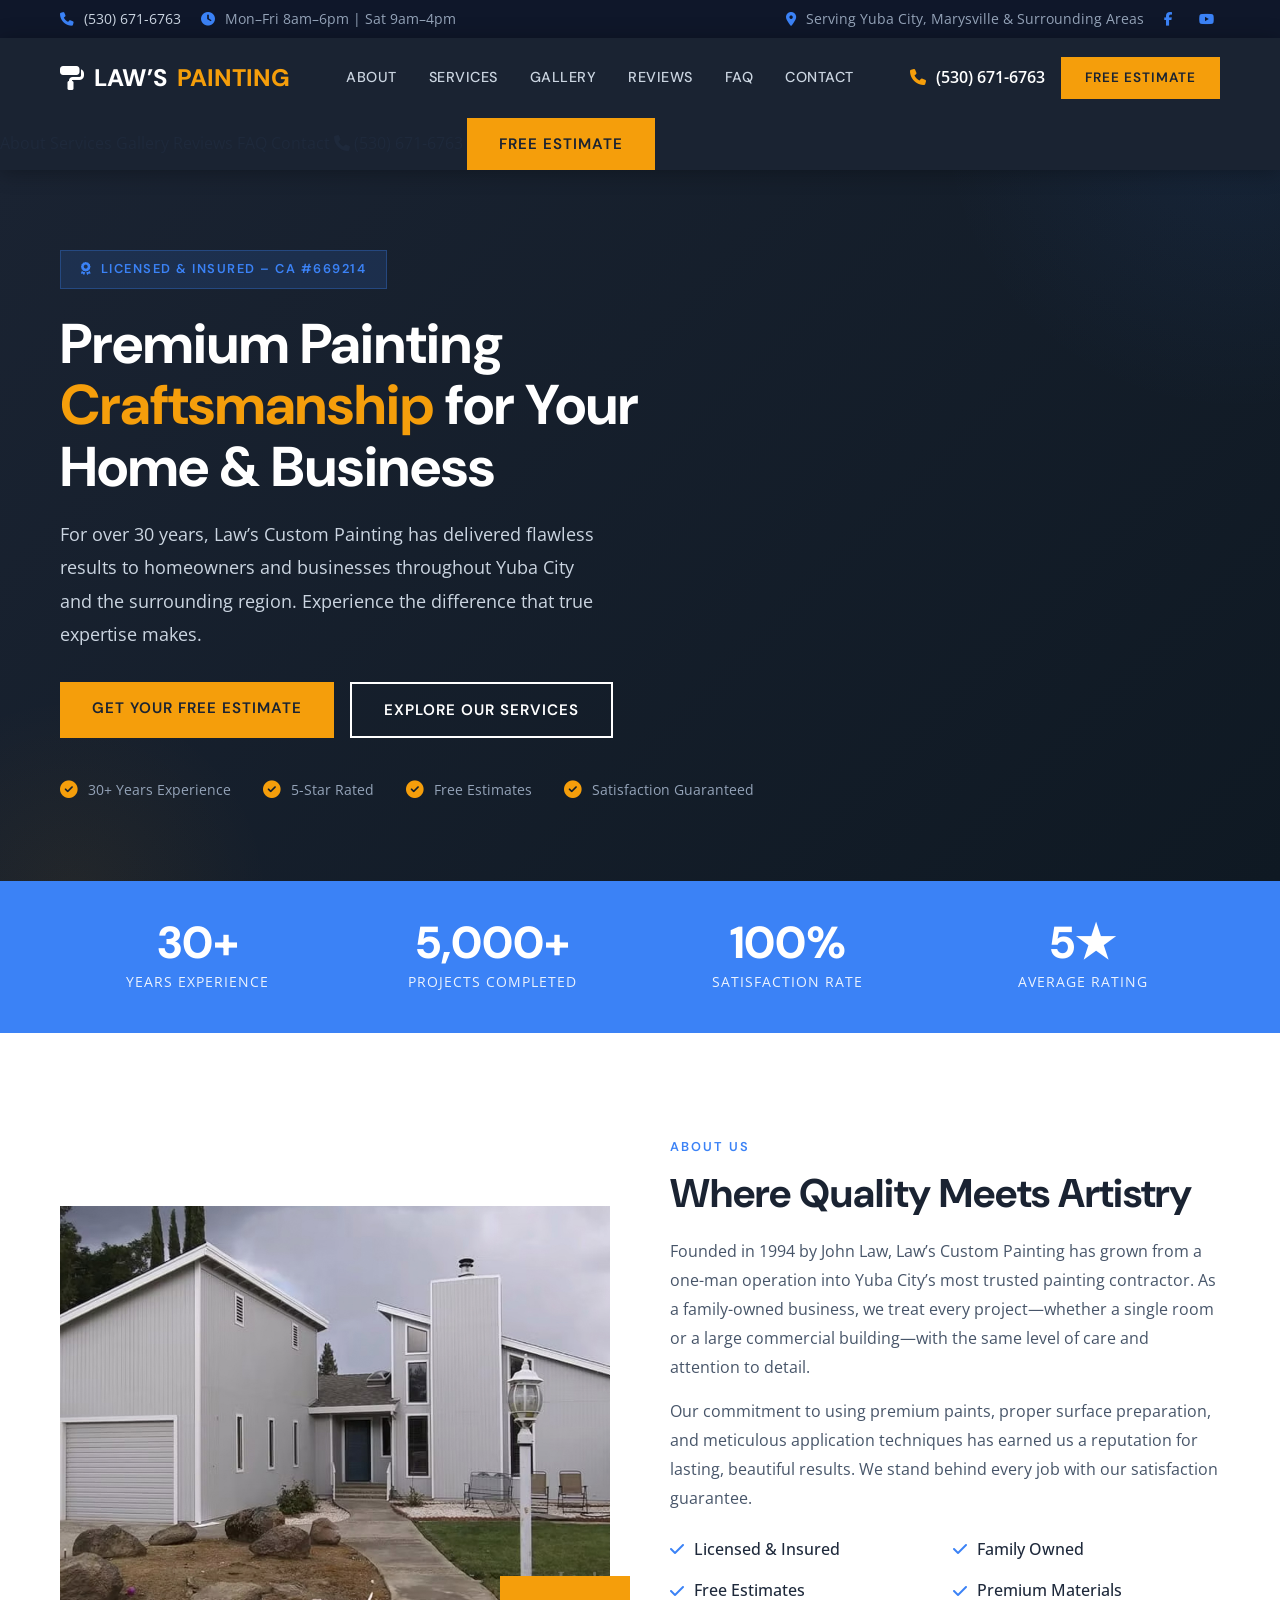
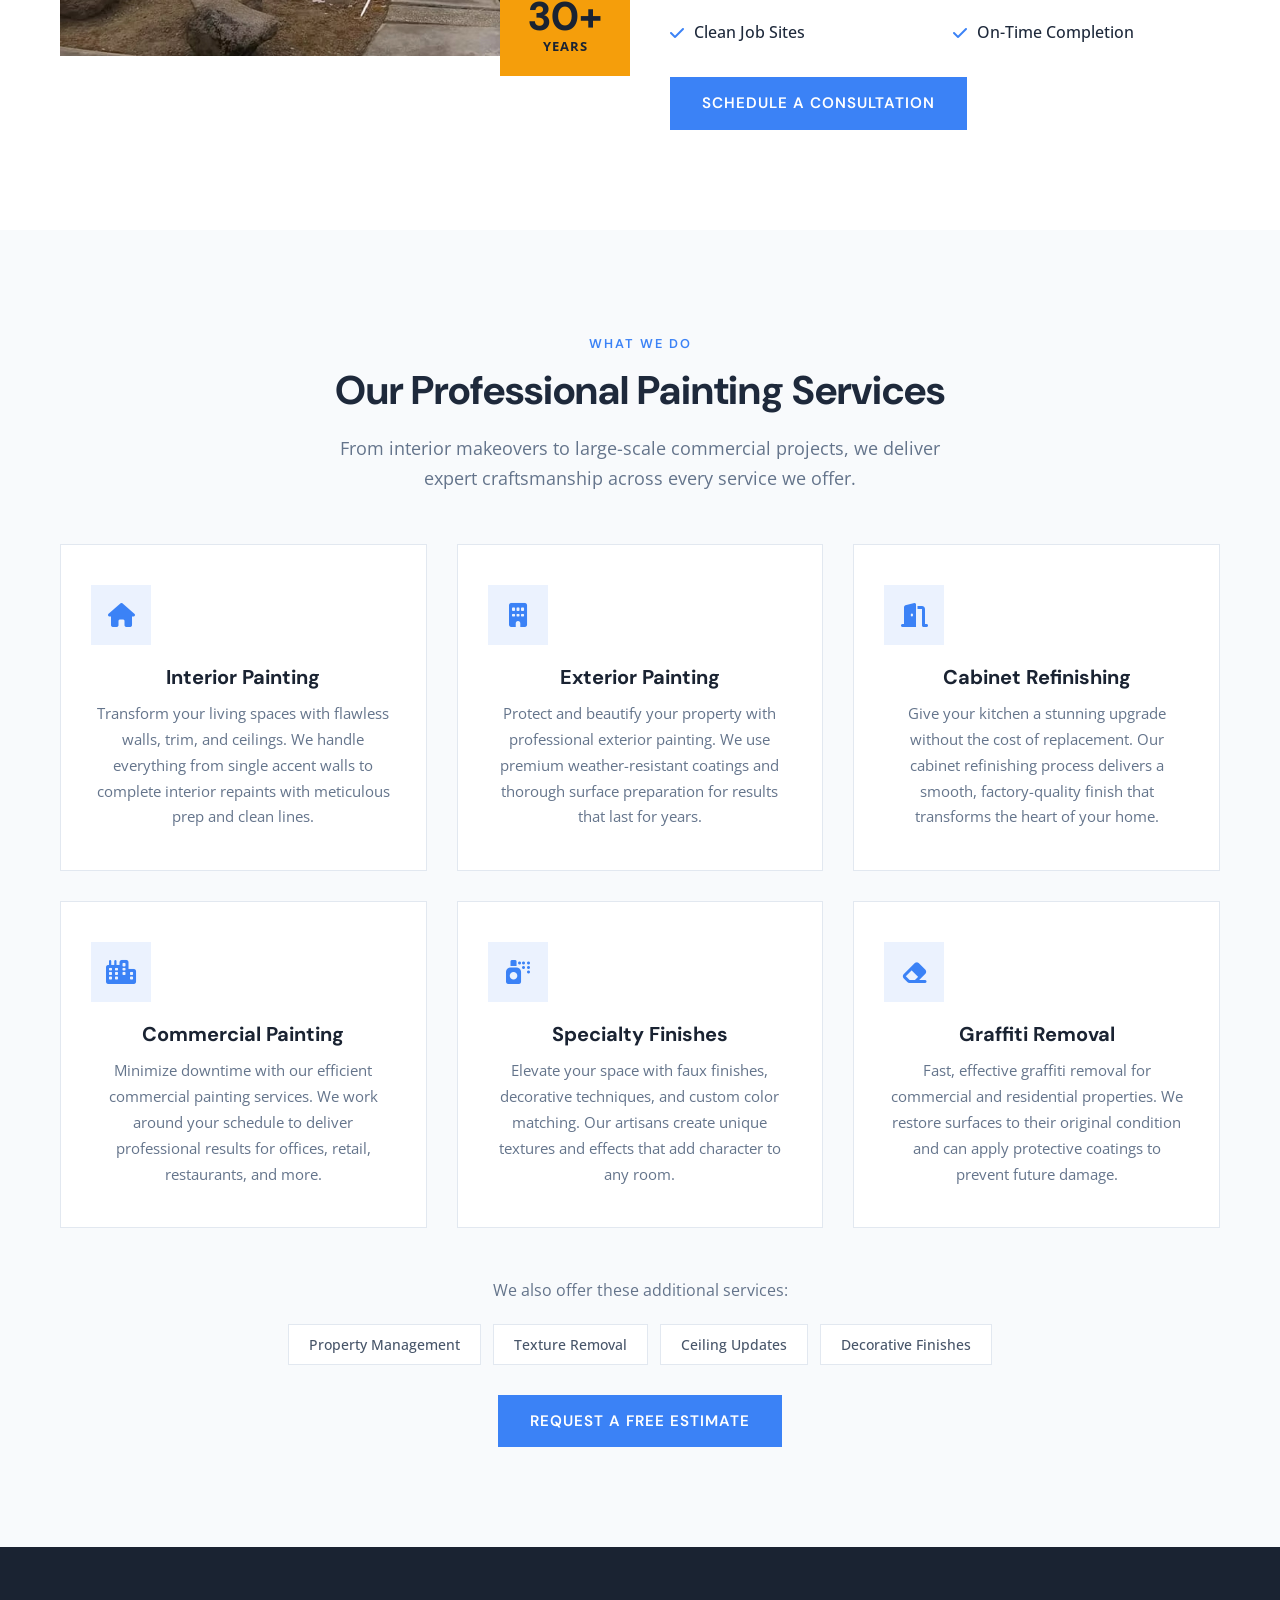
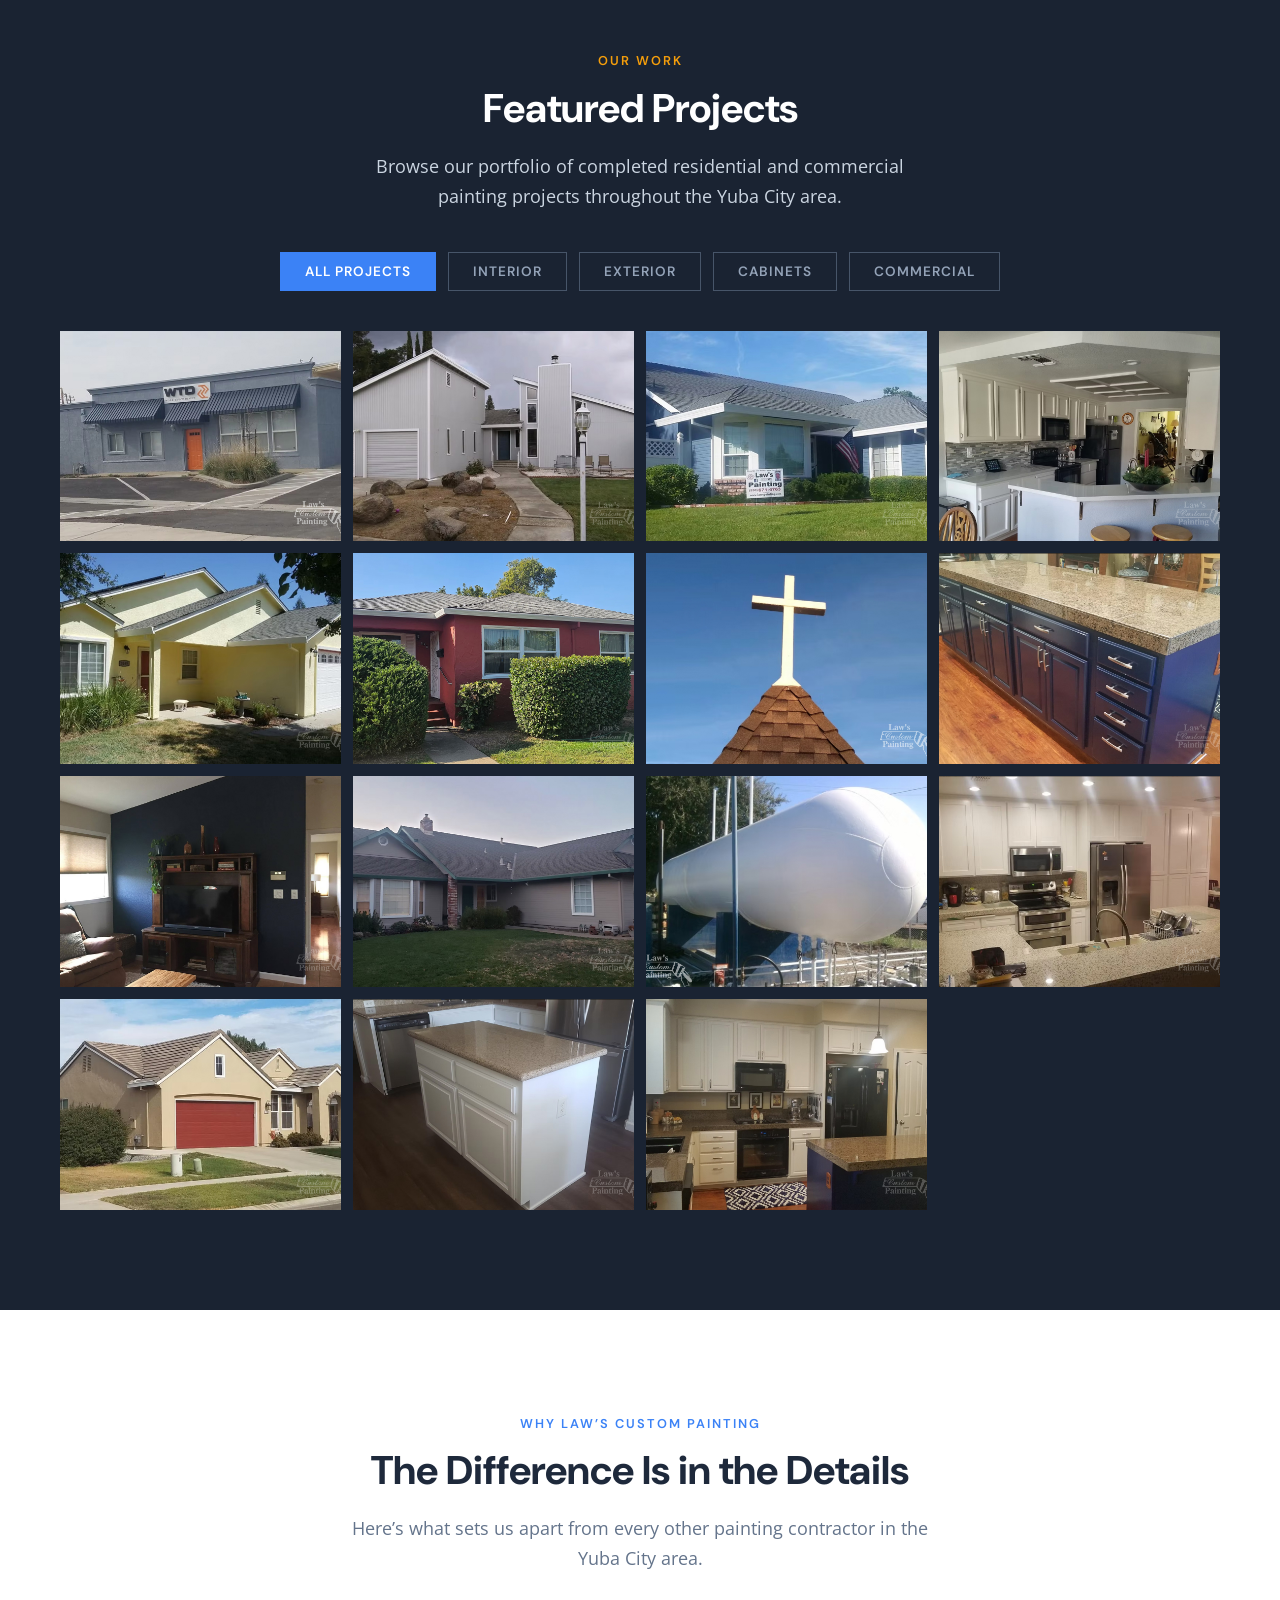
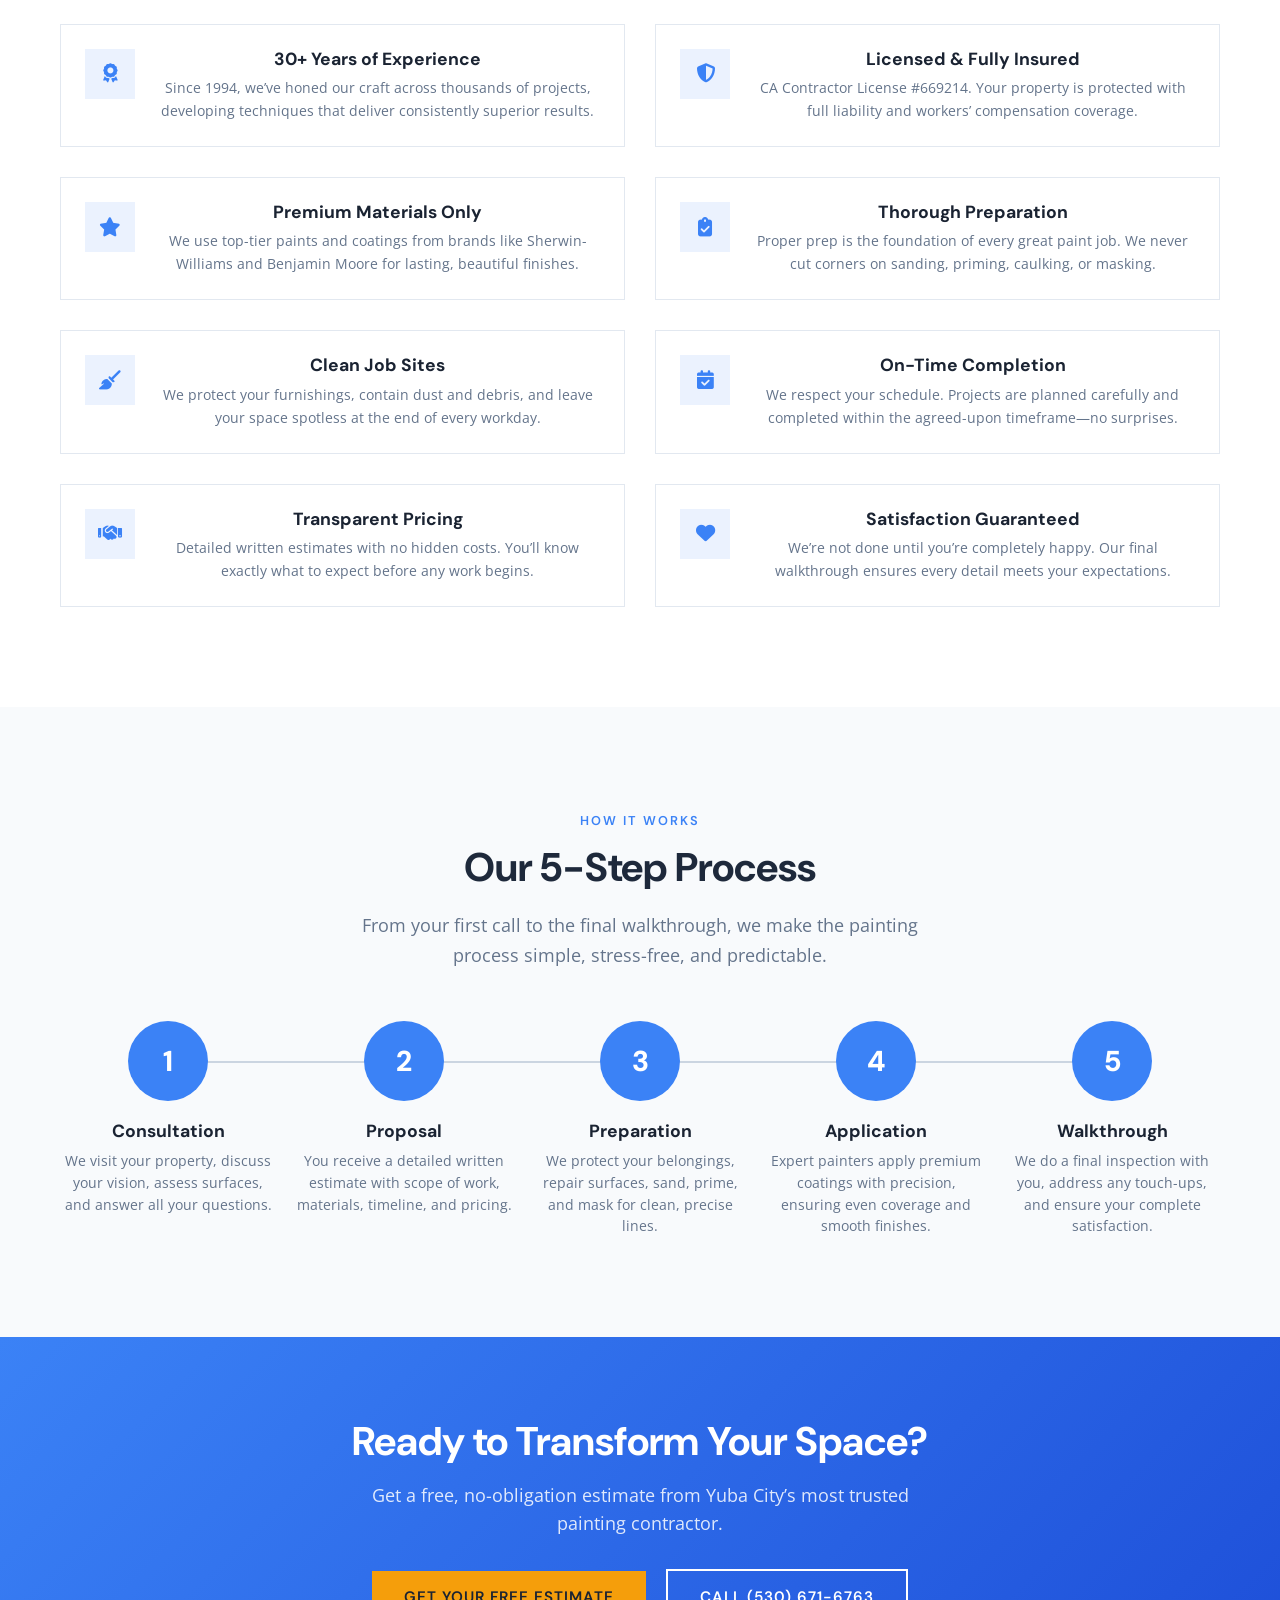
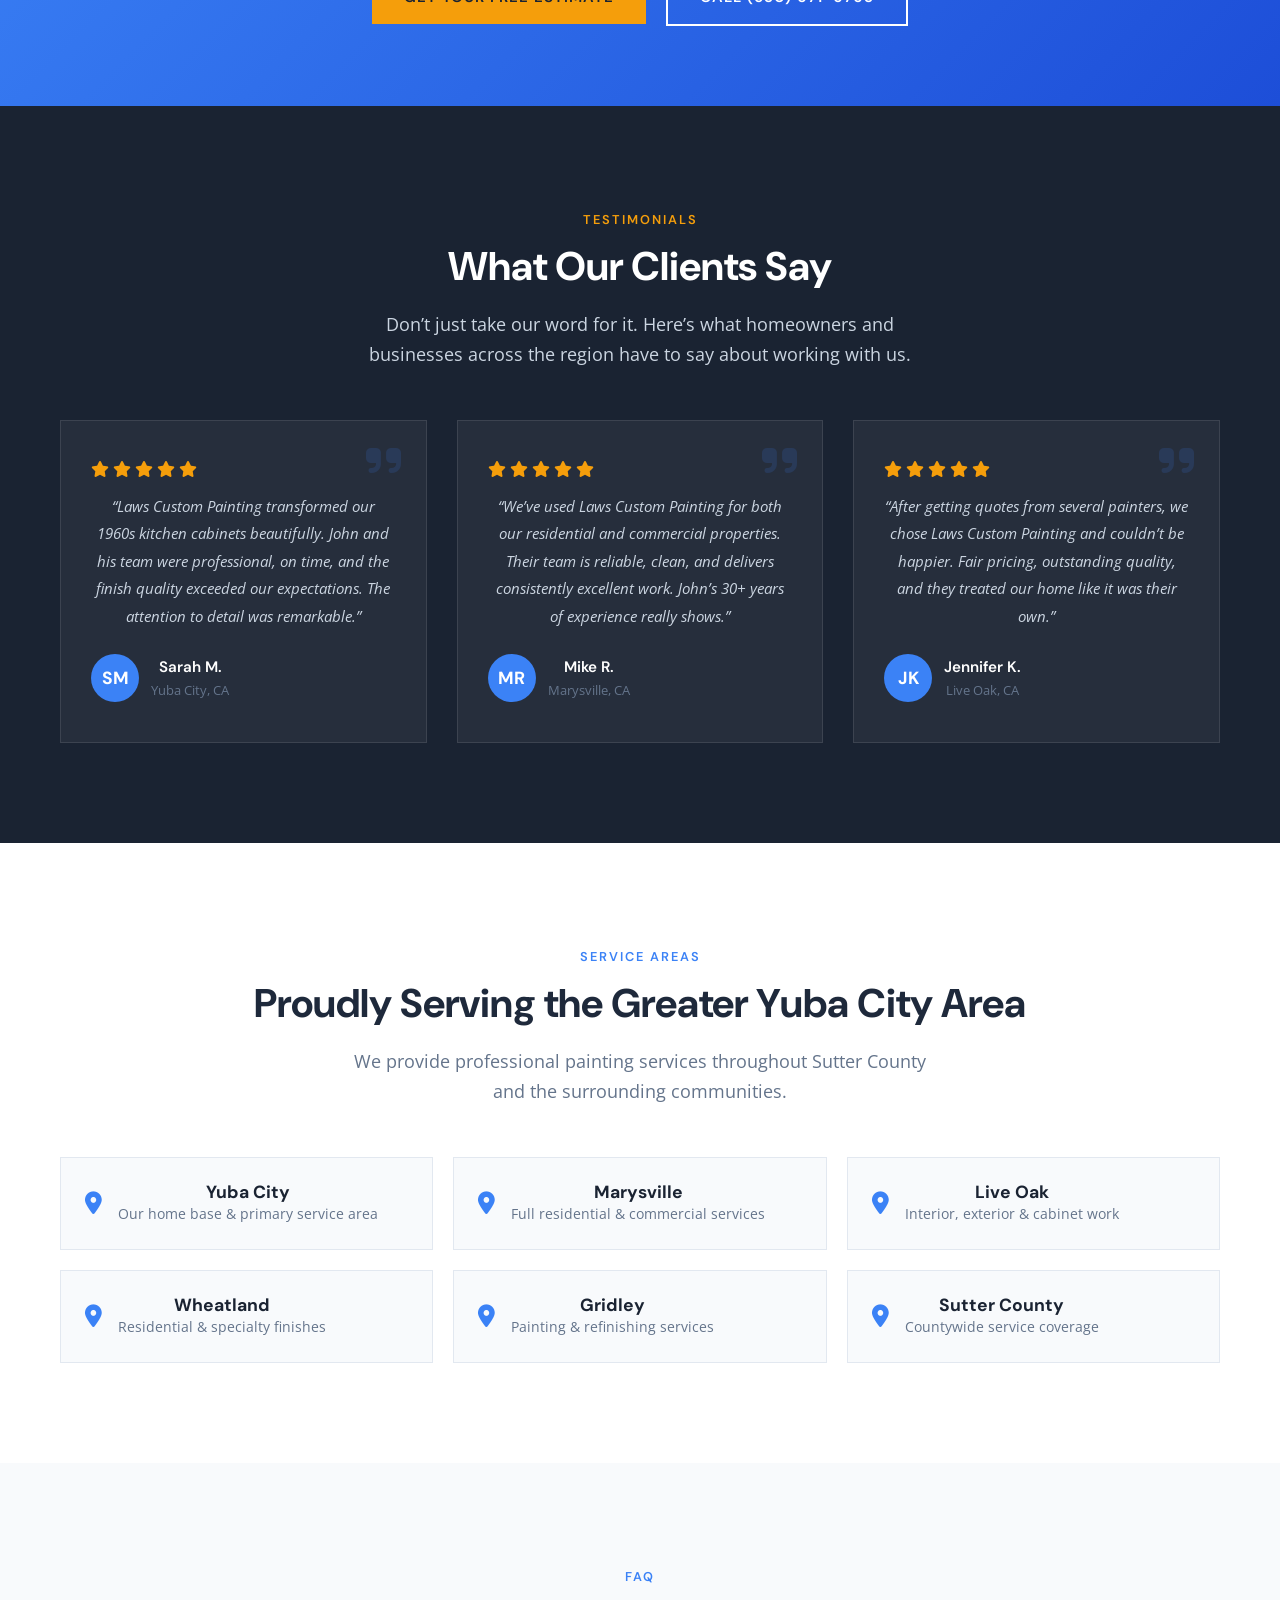
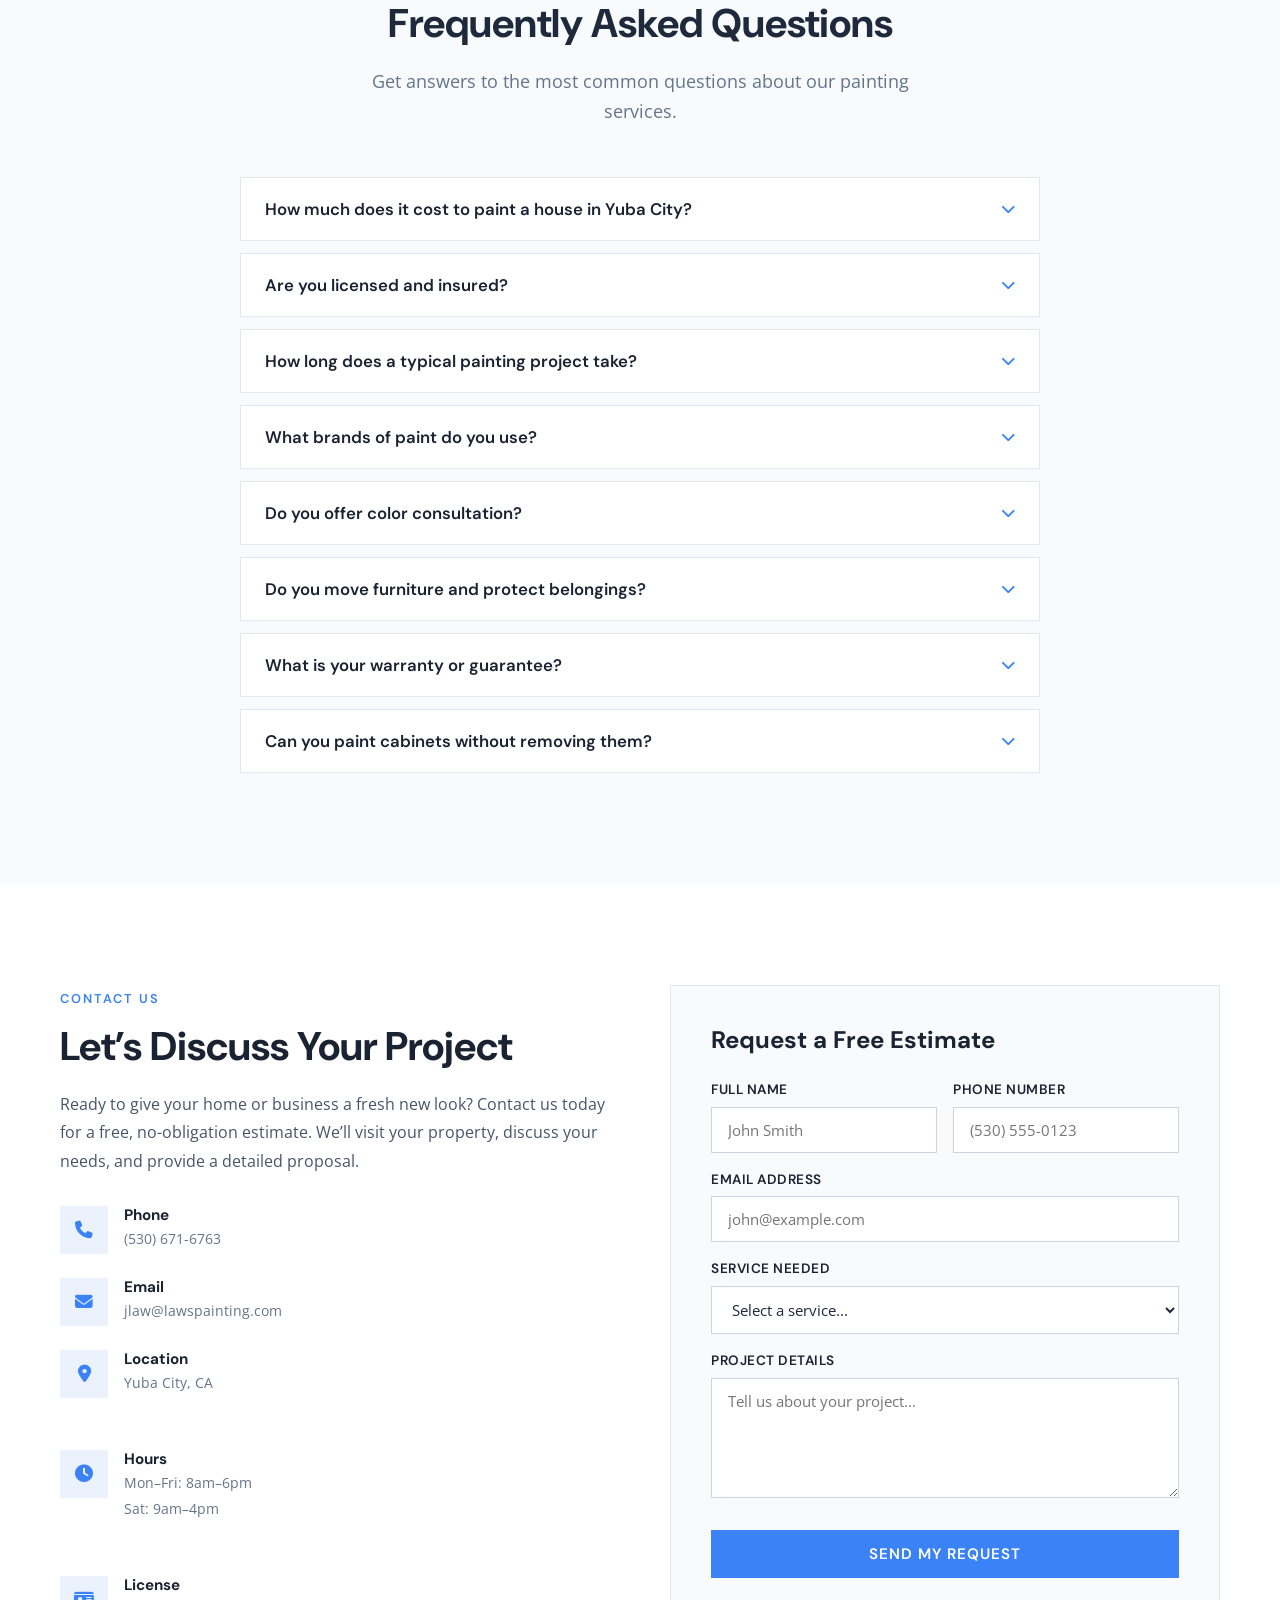
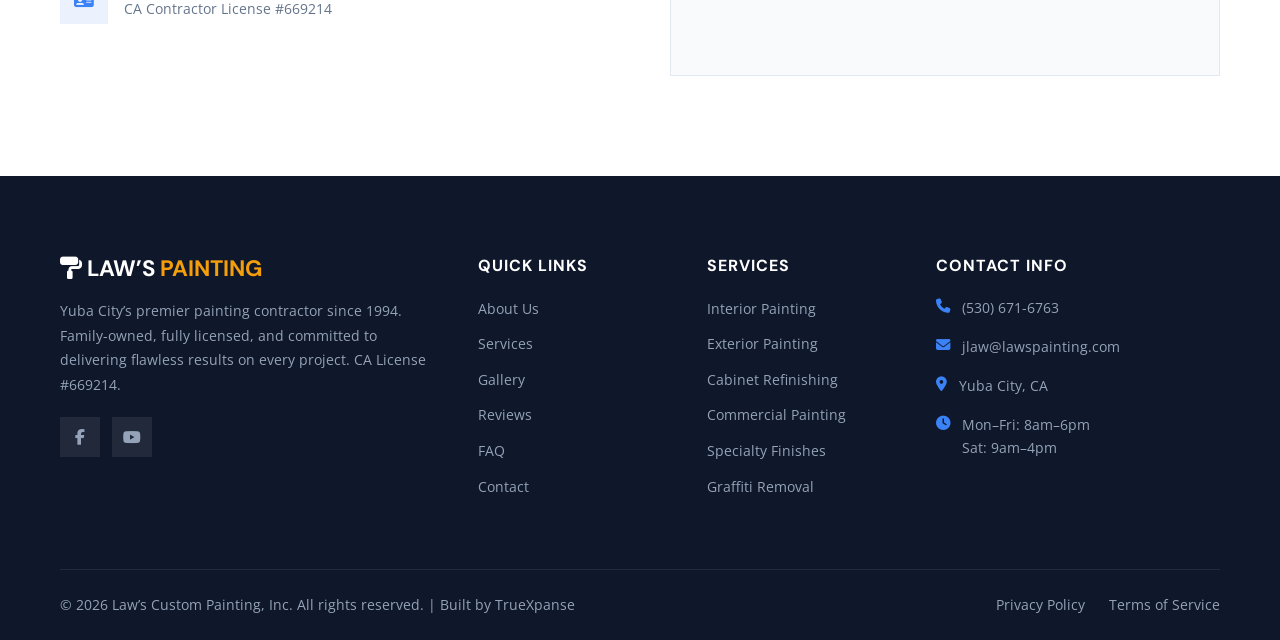
==== index.html @ 1abea7f4 "Initial build: Law's Custom Painting website Peek painting-inspired design with Law's branding, imag" ====
<!DOCTYPE html>
<html lang="en">
<head>
  <meta charset="UTF-8">
  <meta name="viewport" content="width=device-width, initial-scale=1.0">
  <title>Yuba City Painters | Law&#8217;s Custom Painting &#8211; 30+ Years of Excellence</title>
  <meta name="description" content="Law&#8217;s Custom Painting in Yuba City, CA delivers premium interior &#38; exterior painting, cabinet refinishing, and commercial services. Licensed, insured, 30+ years experience. Call (530) 671-6763.">
  <link rel="canonical" href="https://www.lawspainting.com/">

  <!-- Open Graph -->
  <meta property="og:type" content="website">
  <meta property="og:title" content="Law&#8217;s Custom Painting &#8211; Premium Painting Contractor in Yuba City, CA">
  <meta property="og:description" content="Expert residential &#38; commercial painting services with 30+ years of experience in Yuba City and surrounding areas. Free estimates.">
  <meta property="og:url" content="https://www.lawspainting.com/">
  <meta property="og:image" content="https://www.lawspainting.com/images/gallery-exterior-1.jpeg">
  <meta property="og:site_name" content="Law&#8217;s Custom Painting">

  <!-- Fonts & Icons -->
  <link rel="stylesheet" href="https://cdnjs.cloudflare.com/ajax/libs/font-awesome/6.5.1/css/all.min.css" integrity="sha512-DTOQO9RWCH3ppGqcWaEA1BIZOC6xxalwEsw9c2QQeAIftl+Vegovlnee1c9QX4TctnWMn13TZye+giMm8e2LwA==" crossorigin="anonymous" referrerpolicy="no-referrer">
  <link rel="stylesheet" href="css/styles.css">

  <!-- JSON-LD Structured Data -->
  <script type="application/ld+json">
  {
    "@context": "https://schema.org",
    "@type": "LocalBusiness",
    "@id": "https://www.lawspainting.com/#business",
    "name": "Law's Custom Painting, Inc.",
    "image": "https://www.lawspainting.com/images/gallery-exterior-1.jpeg",
    "url": "https://www.lawspainting.com",
    "telephone": "+15306716763",
    "email": "jlaw@lawspainting.com",
    "address": {
      "@type": "PostalAddress",
      "addressLocality": "Yuba City",
      "addressRegion": "CA",
      "addressCountry": "US"
    },
    "geo": {
      "@type": "GeoCoordinates",
      "latitude": 39.1404,
      "longitude": -121.6169
    },
    "openingHoursSpecification": [
      {
        "@type": "OpeningHoursSpecification",
        "dayOfWeek": ["Monday","Tuesday","Wednesday","Thursday","Friday"],
        "opens": "08:00",
        "closes": "18:00"
      },
      {
        "@type": "OpeningHoursSpecification",
        "dayOfWeek": "Saturday",
        "opens": "09:00",
        "closes": "16:00"
      }
    ],
    "hasCredential": {
      "@type": "EducationalOccupationalCredential",
      "credentialCategory": "Contractor License",
      "recognizedBy": {
        "@type": "Organization",
        "name": "California Contractors State License Board"
      },
      "identifier": "669214"
    },
    "hasOfferCatalog": {
      "@type": "OfferCatalog",
      "name": "Painting Services",
      "itemListElement": [
        {
          "@type": "Offer",
          "itemOffered": {
            "@type": "Service",
            "name": "Interior Painting"
          }
        },
        {
          "@type": "Offer",
          "itemOffered": {
            "@type": "Service",
            "name": "Exterior Painting"
          }
        },
        {
          "@type": "Offer",
          "itemOffered": {
            "@type": "Service",
            "name": "Cabinet Refinishing"
          }
        },
        {
          "@type": "Offer",
          "itemOffered": {
            "@type": "Service",
            "name": "Commercial Painting"
          }
        },
        {
          "@type": "Offer",
          "itemOffered": {
            "@type": "Service",
            "name": "Graffiti Removal"
          }
        },
        {
          "@type": "Offer",
          "itemOffered": {
            "@type": "Service",
            "name": "Specialty Finishes"
          }
        }
      ]
    },
    "areaServed": [
      {"@type": "City", "name": "Yuba City"},
      {"@type": "City", "name": "Marysville"},
      {"@type": "City", "name": "Live Oak"},
      {"@type": "City", "name": "Wheatland"},
      {"@type": "City", "name": "Gridley"},
      {"@type": "AdministrativeArea", "name": "Sutter County"}
    ],
    "aggregateRating": {
      "@type": "AggregateRating",
      "ratingValue": "5",
      "reviewCount": "120"
    },
    "foundingDate": "1994",
    "founder": {
      "@type": "Person",
      "name": "John Law"
    },
    "sameAs": [
      "https://www.facebook.com/LawsCustomPainting",
      "https://www.youtube.com/@LawsCustomPainting"
    ]
  }
  </script>
</head>
<body>

  <!-- ============ TOP BAR ============ -->
  <div class="top-bar">
    <div class="container">
      <div class="top-bar__left">
        <a href="tel:+15306716763"><i class="fas fa-phone"></i> (530) 671-6763</a>
        <span><i class="fas fa-clock"></i> Mon&#8211;Fri 8am&#8211;6pm | Sat 9am&#8211;4pm</span>
      </div>
      <div class="top-bar__right">
        <span><i class="fas fa-map-marker-alt"></i> Serving Yuba City, Marysville &#38; Surrounding Areas</span>
        <a href="https://www.facebook.com/LawsCustomPainting" target="_blank" rel="noopener noreferrer" aria-label="Facebook"><i class="fab fa-facebook-f"></i></a>
        <a href="https://www.youtube.com/@LawsCustomPainting" target="_blank" rel="noopener noreferrer" aria-label="YouTube"><i class="fab fa-youtube"></i></a>
      </div>
    </div>
  </div>

  <!-- ============ NAVIGATION ============ -->
  <nav class="navbar" id="navbar">
    <div class="container">
      <a href="/" class="nav-logo">
        <i class="fas fa-paint-roller"></i> LAW&#8217;S <span>PAINTING</span>
      </a>

      <div class="nav-links">
        <a href="#about">About</a>
        <a href="#services">Services</a>
        <a href="#gallery">Gallery</a>
        <a href="#testimonials">Reviews</a>
        <a href="#faq">FAQ</a>
        <a href="#contact">Contact</a>
      </div>

      <div class="nav-cta">
        <a href="tel:+15306716763" class="nav-phone"><i class="fas fa-phone"></i> (530) 671-6763</a>
        <a href="#contact" class="btn btn-secondary nav-btn">Free Estimate</a>
      </div>

      <div class="hamburger" id="hamburger" aria-label="Toggle navigation menu" role="button" tabindex="0">
        <span></span>
        <span></span>
        <span></span>
      </div>
    </div>

    <!-- Mobile Menu -->
    <div class="nav-menu-mobile" id="mobileMenu">
      <a href="#about" class="mobile-link">About</a>
      <a href="#services" class="mobile-link">Services</a>
      <a href="#gallery" class="mobile-link">Gallery</a>
      <a href="#testimonials" class="mobile-link">Reviews</a>
      <a href="#faq" class="mobile-link">FAQ</a>
      <a href="#contact" class="mobile-link">Contact</a>
      <a href="tel:+15306716763" class="mobile-link"><i class="fas fa-phone"></i> (530) 671-6763</a>
      <a href="#contact" class="btn btn-secondary">Free Estimate</a>
    </div>
  </nav>

  <!-- ============ HERO ============ -->
  <section class="hero">
    <div class="container">
      <div class="hero__content">
        <div class="hero__badge">
          <i class="fas fa-award"></i> Licensed &#38; Insured &#8211; CA #669214
        </div>
        <h1>Premium Painting <span class="accent">Craftsmanship</span> for Your Home &#38; Business</h1>
        <p>For over 30 years, Law&#8217;s Custom Painting has delivered flawless results to homeowners and businesses throughout Yuba City and the surrounding region. Experience the difference that true expertise makes.</p>
        <div class="hero__buttons">
          <a href="#contact" class="btn btn-secondary">Get Your Free Estimate</a>
          <a href="#services" class="btn btn-outline">Explore Our Services</a>
        </div>
        <div class="hero__trust">
          <div class="hero__trust-item">
            <i class="fas fa-check-circle"></i> 30+ Years Experience
          </div>
          <div class="hero__trust-item">
            <i class="fas fa-check-circle"></i> 5-Star Rated
          </div>
          <div class="hero__trust-item">
            <i class="fas fa-check-circle"></i> Free Estimates
          </div>
          <div class="hero__trust-item">
            <i class="fas fa-check-circle"></i> Satisfaction Guaranteed
          </div>
        </div>
      </div>
    </div>
  </section>

  <!-- ============ STATS BAR ============ -->
  <section class="stats-bar">
    <div class="container">
      <div class="stat-item">
        <div class="stat-number">30+</div>
        <div class="stat-label">Years Experience</div>
      </div>
      <div class="stat-item">
        <div class="stat-number">5,000+</div>
        <div class="stat-label">Projects Completed</div>
      </div>
      <div class="stat-item">
        <div class="stat-number">100%</div>
        <div class="stat-label">Satisfaction Rate</div>
      </div>
      <div class="stat-item">
        <div class="stat-number">5&#9733;</div>
        <div class="stat-label">Average Rating</div>
      </div>
    </div>
  </section>

  <!-- ============ ABOUT ============ -->
  <section class="about" id="about">
    <div class="container">
      <div class="about__image">
        <img src="images/gallery-exterior-1.jpeg" alt="Law's Custom Painting exterior project in Yuba City" width="600" height="450" loading="lazy">
        <div class="about__image-badge">
          <div class="badge-number">30+</div>
          <div class="badge-text">Years</div>
        </div>
      </div>
      <div class="about__content">
        <span class="section-tag">About Us</span>
        <h2>Where Quality Meets Artistry</h2>
        <p>Founded in 1994 by John Law, Law&#8217;s Custom Painting has grown from a one-man operation into Yuba City&#8217;s most trusted painting contractor. As a family-owned business, we treat every project&#8212;whether a single room or a large commercial building&#8212;with the same level of care and attention to detail.</p>
        <p>Our commitment to using premium paints, proper surface preparation, and meticulous application techniques has earned us a reputation for lasting, beautiful results. We stand behind every job with our satisfaction guarantee.</p>
        <div class="about__features">
          <div class="about__feature"><i class="fas fa-check"></i> Licensed &#38; Insured</div>
          <div class="about__feature"><i class="fas fa-check"></i> Family Owned</div>
          <div class="about__feature"><i class="fas fa-check"></i> Free Estimates</div>
          <div class="about__feature"><i class="fas fa-check"></i> Premium Materials</div>
          <div class="about__feature"><i class="fas fa-check"></i> Clean Job Sites</div>
          <div class="about__feature"><i class="fas fa-check"></i> On-Time Completion</div>
        </div>
        <a href="#contact" class="btn btn-primary">Schedule a Consultation</a>
      </div>
    </div>
  </section>

  <!-- ============ SERVICES ============ -->
  <section class="services" id="services">
    <div class="container text-center">
      <span class="section-tag">What We Do</span>
      <h2 class="section-heading">Our Professional Painting Services</h2>
      <p class="section-subheading">From interior makeovers to large-scale commercial projects, we deliver expert craftsmanship across every service we offer.</p>

      <div class="services__grid">
        <div class="service-card">
          <div class="service-card__icon"><i class="fas fa-home"></i></div>
          <h3>Interior Painting</h3>
          <p>Transform your living spaces with flawless walls, trim, and ceilings. We handle everything from single accent walls to complete interior repaints with meticulous prep and clean lines.</p>
        </div>
        <div class="service-card">
          <div class="service-card__icon"><i class="fas fa-building"></i></div>
          <h3>Exterior Painting</h3>
          <p>Protect and beautify your property with professional exterior painting. We use premium weather-resistant coatings and thorough surface preparation for results that last for years.</p>
        </div>
        <div class="service-card">
          <div class="service-card__icon"><i class="fas fa-door-open"></i></div>
          <h3>Cabinet Refinishing</h3>
          <p>Give your kitchen a stunning upgrade without the cost of replacement. Our cabinet refinishing process delivers a smooth, factory-quality finish that transforms the heart of your home.</p>
        </div>
        <div class="service-card">
          <div class="service-card__icon"><i class="fas fa-city"></i></div>
          <h3>Commercial Painting</h3>
          <p>Minimize downtime with our efficient commercial painting services. We work around your schedule to deliver professional results for offices, retail, restaurants, and more.</p>
        </div>
        <div class="service-card">
          <div class="service-card__icon"><i class="fas fa-spray-can"></i></div>
          <h3>Specialty Finishes</h3>
          <p>Elevate your space with faux finishes, decorative techniques, and custom color matching. Our artisans create unique textures and effects that add character to any room.</p>
        </div>
        <div class="service-card">
          <div class="service-card__icon"><i class="fas fa-eraser"></i></div>
          <h3>Graffiti Removal</h3>
          <p>Fast, effective graffiti removal for commercial and residential properties. We restore surfaces to their original condition and can apply protective coatings to prevent future damage.</p>
        </div>
      </div>

      <div class="services__cta">
        <p style="color: var(--gray-500); margin-bottom: 16px;">We also offer these additional services:</p>
        <ul class="services__all-list">
          <li>Property Management</li>
          <li>Texture Removal</li>
          <li>Ceiling Updates</li>
          <li>Decorative Finishes</li>
        </ul>
        <a href="#contact" class="btn btn-primary">Request a Free Estimate</a>
      </div>
    </div>
  </section>

  <!-- ============ GALLERY ============ -->
  <section class="gallery" id="gallery">
    <div class="container text-center">
      <span class="section-tag section-tag--light">Our Work</span>
      <h2 class="section-heading">Featured Projects</h2>
      <p class="section-subheading section-subheading--light">Browse our portfolio of completed residential and commercial painting projects throughout the Yuba City area.</p>

      <div class="gallery__filters">
        <button class="gallery__filter-btn active" data-filter="all">All Projects</button>
        <button class="gallery__filter-btn" data-filter="interior">Interior</button>
        <button class="gallery__filter-btn" data-filter="exterior">Exterior</button>
        <button class="gallery__filter-btn" data-filter="cabinet">Cabinets</button>
        <button class="gallery__filter-btn" data-filter="commercial">Commercial</button>
      </div>

      <div class="gallery__grid">
        <div class="gallery__item" data-category="interior">
          <img src="images/gallery-interior-1.jpeg" alt="Interior painting project - living room in Yuba City" width="400" height="300" loading="lazy">
          <span class="gallery__item-label">Interior</span>
        </div>
        <div class="gallery__item" data-category="exterior">
          <img src="images/gallery-exterior-1.jpeg" alt="Exterior painting project - home in Yuba City" width="400" height="300" loading="lazy">
          <span class="gallery__item-label">Exterior</span>
        </div>
        <div class="gallery__item" data-category="cabinet">
          <img src="images/gallery-cabinet-1.jpeg" alt="Cabinet refinishing project - kitchen in Yuba City" width="400" height="300" loading="lazy">
          <span class="gallery__item-label">Cabinets</span>
        </div>
        <div class="gallery__item" data-category="commercial">
          <img src="images/gallery-commercial-1.jpeg" alt="Commercial painting project in Yuba City" width="400" height="300" loading="lazy">
          <span class="gallery__item-label">Commercial</span>
        </div>
        <div class="gallery__item" data-category="exterior">
          <img src="images/gallery-exterior-2.jpeg" alt="Exterior painting project - residential home" width="400" height="300" loading="lazy">
          <span class="gallery__item-label">Exterior</span>
        </div>
        <div class="gallery__item" data-category="cabinet">
          <img src="images/gallery-cabinet-2.jpeg" alt="Cabinet refinishing - white kitchen cabinets" width="400" height="300" loading="lazy">
          <span class="gallery__item-label">Cabinets</span>
        </div>
        <div class="gallery__item" data-category="interior">
          <img src="images/gallery-interior-2.jpeg" alt="Interior painting - bedroom walls" width="400" height="300" loading="lazy">
          <span class="gallery__item-label">Interior</span>
        </div>
        <div class="gallery__item" data-category="commercial">
          <img src="images/gallery-commercial-2.jpeg" alt="Commercial painting - office space" width="400" height="300" loading="lazy">
          <span class="gallery__item-label">Commercial</span>
        </div>
        <div class="gallery__item" data-category="exterior">
          <img src="images/gallery-exterior-3.jpeg" alt="Exterior painting - house trim and siding" width="400" height="300" loading="lazy">
          <span class="gallery__item-label">Exterior</span>
        </div>
        <div class="gallery__item" data-category="cabinet">
          <img src="images/gallery-cabinet-3.jpeg" alt="Cabinet refinishing - modern kitchen" width="400" height="300" loading="lazy">
          <span class="gallery__item-label">Cabinets</span>
        </div>
        <div class="gallery__item" data-category="interior">
          <img src="images/gallery-interior-3.jpeg" alt="Interior painting - accent wall" width="400" height="300" loading="lazy">
          <span class="gallery__item-label">Interior</span>
        </div>
        <div class="gallery__item" data-category="exterior">
          <img src="images/gallery-exterior-4.jpeg" alt="Exterior painting - full house repaint" width="400" height="300" loading="lazy">
          <span class="gallery__item-label">Exterior</span>
        </div>
        <div class="gallery__item" data-category="cabinet">
          <img src="images/gallery-cabinet-4.jpeg" alt="Cabinet refinishing - bathroom vanity" width="400" height="300" loading="lazy">
          <span class="gallery__item-label">Cabinets</span>
        </div>
        <div class="gallery__item" data-category="commercial">
          <img src="images/gallery-commercial-3.jpeg" alt="Commercial painting - retail storefront" width="400" height="300" loading="lazy">
          <span class="gallery__item-label">Commercial</span>
        </div>
        <div class="gallery__item" data-category="exterior">
          <img src="images/gallery-exterior-5.jpeg" alt="Exterior painting - stucco home" width="400" height="300" loading="lazy">
          <span class="gallery__item-label">Exterior</span>
        </div>
      </div>
    </div>
  </section>

  <!-- ============ WHY CHOOSE US ============ -->
  <section class="why-us" id="why-us">
    <div class="container text-center">
      <span class="section-tag">Why Law&#8217;s Custom Painting</span>
      <h2 class="section-heading">The Difference Is in the Details</h2>
      <p class="section-subheading">Here&#8217;s what sets us apart from every other painting contractor in the Yuba City area.</p>

      <div class="why-us__grid">
        <div class="why-us__item">
          <div class="why-us__icon"><i class="fas fa-award"></i></div>
          <div>
            <h3>30+ Years of Experience</h3>
            <p>Since 1994, we&#8217;ve honed our craft across thousands of projects, developing techniques that deliver consistently superior results.</p>
          </div>
        </div>
        <div class="why-us__item">
          <div class="why-us__icon"><i class="fas fa-shield-halved"></i></div>
          <div>
            <h3>Licensed &#38; Fully Insured</h3>
            <p>CA Contractor License #669214. Your property is protected with full liability and workers&#8217; compensation coverage.</p>
          </div>
        </div>
        <div class="why-us__item">
          <div class="why-us__icon"><i class="fas fa-star"></i></div>
          <div>
            <h3>Premium Materials Only</h3>
            <p>We use top-tier paints and coatings from brands like Sherwin-Williams and Benjamin Moore for lasting, beautiful finishes.</p>
          </div>
        </div>
        <div class="why-us__item">
          <div class="why-us__icon"><i class="fas fa-clipboard-check"></i></div>
          <div>
            <h3>Thorough Preparation</h3>
            <p>Proper prep is the foundation of every great paint job. We never cut corners on sanding, priming, caulking, or masking.</p>
          </div>
        </div>
        <div class="why-us__item">
          <div class="why-us__icon"><i class="fas fa-broom"></i></div>
          <div>
            <h3>Clean Job Sites</h3>
            <p>We protect your furnishings, contain dust and debris, and leave your space spotless at the end of every workday.</p>
          </div>
        </div>
        <div class="why-us__item">
          <div class="why-us__icon"><i class="fas fa-calendar-check"></i></div>
          <div>
            <h3>On-Time Completion</h3>
            <p>We respect your schedule. Projects are planned carefully and completed within the agreed-upon timeframe&#8212;no surprises.</p>
          </div>
        </div>
        <div class="why-us__item">
          <div class="why-us__icon"><i class="fas fa-handshake"></i></div>
          <div>
            <h3>Transparent Pricing</h3>
            <p>Detailed written estimates with no hidden costs. You&#8217;ll know exactly what to expect before any work begins.</p>
          </div>
        </div>
        <div class="why-us__item">
          <div class="why-us__icon"><i class="fas fa-heart"></i></div>
          <div>
            <h3>Satisfaction Guaranteed</h3>
            <p>We&#8217;re not done until you&#8217;re completely happy. Our final walkthrough ensures every detail meets your expectations.</p>
          </div>
        </div>
      </div>
    </div>
  </section>

  <!-- ============ PROCESS ============ -->
  <section class="process" id="process">
    <div class="container text-center">
      <span class="section-tag">How It Works</span>
      <h2 class="section-heading">Our 5-Step Process</h2>
      <p class="section-subheading">From your first call to the final walkthrough, we make the painting process simple, stress-free, and predictable.</p>

      <div class="process__steps">
        <div class="process__step">
          <div class="process__step-number">1</div>
          <h3>Consultation</h3>
          <p>We visit your property, discuss your vision, assess surfaces, and answer all your questions.</p>
        </div>
        <div class="process__step">
          <div class="process__step-number">2</div>
          <h3>Proposal</h3>
          <p>You receive a detailed written estimate with scope of work, materials, timeline, and pricing.</p>
        </div>
        <div class="process__step">
          <div class="process__step-number">3</div>
          <h3>Preparation</h3>
          <p>We protect your belongings, repair surfaces, sand, prime, and mask for clean, precise lines.</p>
        </div>
        <div class="process__step">
          <div class="process__step-number">4</div>
          <h3>Application</h3>
          <p>Expert painters apply premium coatings with precision, ensuring even coverage and smooth finishes.</p>
        </div>
        <div class="process__step">
          <div class="process__step-number">5</div>
          <h3>Walkthrough</h3>
          <p>We do a final inspection with you, address any touch-ups, and ensure your complete satisfaction.</p>
        </div>
      </div>
    </div>
  </section>

  <!-- ============ CTA BANNER ============ -->
  <section class="cta-banner">
    <div class="container">
      <h2>Ready to Transform Your Space?</h2>
      <p>Get a free, no-obligation estimate from Yuba City&#8217;s most trusted painting contractor.</p>
      <a href="#contact" class="btn btn-secondary">Get Your Free Estimate</a>
      <a href="tel:+15306716763" class="btn btn-outline">Call (530) 671-6763</a>
    </div>
  </section>

  <!-- ============ TESTIMONIALS ============ -->
  <section class="testimonials" id="testimonials">
    <div class="container text-center">
      <span class="section-tag section-tag--light">Testimonials</span>
      <h2 class="section-heading">What Our Clients Say</h2>
      <p class="section-subheading section-subheading--light">Don&#8217;t just take our word for it. Here&#8217;s what homeowners and businesses across the region have to say about working with us.</p>

      <div class="testimonials__grid">
        <div class="testimonial-card">
          <i class="fas fa-quote-right testimonial-card__icon"></i>
          <div class="testimonial-card__stars">
            <i class="fas fa-star"></i><i class="fas fa-star"></i><i class="fas fa-star"></i><i class="fas fa-star"></i><i class="fas fa-star"></i>
          </div>
          <p class="testimonial-card__quote">&#8220;Laws Custom Painting transformed our 1960s kitchen cabinets beautifully. John and his team were professional, on time, and the finish quality exceeded our expectations. The attention to detail was remarkable.&#8221;</p>
          <div class="testimonial-card__author">
            <div class="testimonial-card__avatar">SM</div>
            <div>
              <div class="testimonial-card__name">Sarah M.</div>
              <div class="testimonial-card__location">Yuba City, CA</div>
            </div>
          </div>
        </div>

        <div class="testimonial-card">
          <i class="fas fa-quote-right testimonial-card__icon"></i>
          <div class="testimonial-card__stars">
            <i class="fas fa-star"></i><i class="fas fa-star"></i><i class="fas fa-star"></i><i class="fas fa-star"></i><i class="fas fa-star"></i>
          </div>
          <p class="testimonial-card__quote">&#8220;We&#8217;ve used Laws Custom Painting for both our residential and commercial properties. Their team is reliable, clean, and delivers consistently excellent work. John&#8217;s 30+ years of experience really shows.&#8221;</p>
          <div class="testimonial-card__author">
            <div class="testimonial-card__avatar">MR</div>
            <div>
              <div class="testimonial-card__name">Mike R.</div>
              <div class="testimonial-card__location">Marysville, CA</div>
            </div>
          </div>
        </div>

        <div class="testimonial-card">
          <i class="fas fa-quote-right testimonial-card__icon"></i>
          <div class="testimonial-card__stars">
            <i class="fas fa-star"></i><i class="fas fa-star"></i><i class="fas fa-star"></i><i class="fas fa-star"></i><i class="fas fa-star"></i>
          </div>
          <p class="testimonial-card__quote">&#8220;After getting quotes from several painters, we chose Laws Custom Painting and couldn&#8217;t be happier. Fair pricing, outstanding quality, and they treated our home like it was their own.&#8221;</p>
          <div class="testimonial-card__author">
            <div class="testimonial-card__avatar">JK</div>
            <div>
              <div class="testimonial-card__name">Jennifer K.</div>
              <div class="testimonial-card__location">Live Oak, CA</div>
            </div>
          </div>
        </div>
      </div>
    </div>
  </section>

  <!-- ============ SERVICE AREAS ============ -->
  <section class="service-areas" id="areas">
    <div class="container text-center">
      <span class="section-tag">Service Areas</span>
      <h2 class="section-heading">Proudly Serving the Greater Yuba City Area</h2>
      <p class="section-subheading">We provide professional painting services throughout Sutter County and the surrounding communities.</p>

      <div class="service-areas__grid">
        <div class="service-area-card">
          <i class="fas fa-map-marker-alt"></i>
          <div>
            <h3>Yuba City</h3>
            <p>Our home base &#38; primary service area</p>
          </div>
        </div>
        <div class="service-area-card">
          <i class="fas fa-map-marker-alt"></i>
          <div>
            <h3>Marysville</h3>
            <p>Full residential &#38; commercial services</p>
          </div>
        </div>
        <div class="service-area-card">
          <i class="fas fa-map-marker-alt"></i>
          <div>
            <h3>Live Oak</h3>
            <p>Interior, exterior &#38; cabinet work</p>
          </div>
        </div>
        <div class="service-area-card">
          <i class="fas fa-map-marker-alt"></i>
          <div>
            <h3>Wheatland</h3>
            <p>Residential &#38; specialty finishes</p>
          </div>
        </div>
        <div class="service-area-card">
          <i class="fas fa-map-marker-alt"></i>
          <div>
            <h3>Gridley</h3>
            <p>Painting &#38; refinishing services</p>
          </div>
        </div>
        <div class="service-area-card">
          <i class="fas fa-map-marker-alt"></i>
          <div>
            <h3>Sutter County</h3>
            <p>Countywide service coverage</p>
          </div>
        </div>
      </div>
    </div>
  </section>

  <!-- ============ FAQ ============ -->
  <section class="faq" id="faq">
    <div class="container text-center">
      <span class="section-tag">FAQ</span>
      <h2 class="section-heading">Frequently Asked Questions</h2>
      <p class="section-subheading">Get answers to the most common questions about our painting services.</p>

      <div class="faq__grid">
        <div class="faq__item">
          <button class="faq__question" aria-expanded="false">
            How much does it cost to paint a house in Yuba City?
            <i class="fas fa-chevron-down"></i>
          </button>
          <div class="faq__answer">
            <div class="faq__answer-inner">Every project is unique, so pricing depends on factors like square footage, surface condition, number of coats, and paint quality. We provide free, detailed estimates with no hidden fees. Contact us to schedule your consultation and get an accurate quote for your specific project.</div>
          </div>
        </div>
        <div class="faq__item">
          <button class="faq__question" aria-expanded="false">
            Are you licensed and insured?
            <i class="fas fa-chevron-down"></i>
          </button>
          <div class="faq__answer">
            <div class="faq__answer-inner">Yes. Law&#8217;s Custom Painting holds California Contractor License #669214 and carries full liability insurance and workers&#8217; compensation coverage. Your property and our team are fully protected on every job.</div>
          </div>
        </div>
        <div class="faq__item">
          <button class="faq__question" aria-expanded="false">
            How long does a typical painting project take?
            <i class="fas fa-chevron-down"></i>
          </button>
          <div class="faq__answer">
            <div class="faq__answer-inner">A single-room interior project typically takes 1&#8211;2 days. A full interior repaint may take 3&#8211;5 days. Exterior projects generally run 4&#8211;7 days depending on size and prep work needed. We&#8217;ll provide a detailed timeline in your estimate.</div>
          </div>
        </div>
        <div class="faq__item">
          <button class="faq__question" aria-expanded="false">
            What brands of paint do you use?
            <i class="fas fa-chevron-down"></i>
          </button>
          <div class="faq__answer">
            <div class="faq__answer-inner">We use premium paints from trusted brands including Sherwin-Williams, Benjamin Moore, and Dunn-Edwards. We&#8217;re happy to discuss the best options for your project based on durability, finish, and budget requirements.</div>
          </div>
        </div>
        <div class="faq__item">
          <button class="faq__question" aria-expanded="false">
            Do you offer color consultation?
            <i class="fas fa-chevron-down"></i>
          </button>
          <div class="faq__answer">
            <div class="faq__answer-inner">Yes, we provide color consultation as part of our service. John and our team can help you choose colors that complement your home&#8217;s architecture, lighting, and your personal style. We can also apply test swatches before committing to a final color.</div>
          </div>
        </div>
        <div class="faq__item">
          <button class="faq__question" aria-expanded="false">
            Do you move furniture and protect belongings?
            <i class="fas fa-chevron-down"></i>
          </button>
          <div class="faq__answer">
            <div class="faq__answer-inner">Absolutely. We move and cover all furniture, protect floors with drop cloths, and mask off fixtures, trim, and any areas not being painted. We treat your home with the same care and respect as our own.</div>
          </div>
        </div>
        <div class="faq__item">
          <button class="faq__question" aria-expanded="false">
            What is your warranty or guarantee?
            <i class="fas fa-chevron-down"></i>
          </button>
          <div class="faq__answer">
            <div class="faq__answer-inner">We stand behind every project with our satisfaction guarantee. If you&#8217;re not completely happy with any aspect of the finished work, we&#8217;ll make it right. We also do a thorough final walkthrough with you to ensure every detail meets your expectations.</div>
          </div>
        </div>
        <div class="faq__item">
          <button class="faq__question" aria-expanded="false">
            Can you paint cabinets without removing them?
            <i class="fas fa-chevron-down"></i>
          </button>
          <div class="faq__answer">
            <div class="faq__answer-inner">For the best results, we remove cabinet doors and drawer fronts to paint them in a controlled environment. This allows for proper sanding, priming, and a smooth, drip-free finish. The cabinet boxes are painted in place with careful masking and preparation.</div>
          </div>
        </div>
      </div>
    </div>
  </section>

  <!-- ============ CONTACT ============ -->
  <section class="contact" id="contact">
    <div class="container">
      <div class="contact__info">
        <span class="section-tag">Contact Us</span>
        <h2>Let&#8217;s Discuss Your Project</h2>
        <p>Ready to give your home or business a fresh new look? Contact us today for a free, no-obligation estimate. We&#8217;ll visit your property, discuss your needs, and provide a detailed proposal.</p>

        <div class="contact__detail">
          <div class="contact__detail-icon"><i class="fas fa-phone"></i></div>
          <div>
            <h4>Phone</h4>
            <a href="tel:+15306716763">(530) 671-6763</a>
          </div>
        </div>

        <div class="contact__detail">
          <div class="contact__detail-icon"><i class="fas fa-envelope"></i></div>
          <div>
            <h4>Email</h4>
            <a href="mailto:jlaw@lawspainting.com">jlaw@lawspainting.com</a>
          </div>
        </div>

        <div class="contact__detail">
          <div class="contact__detail-icon"><i class="fas fa-map-marker-alt"></i></div>
          <div>
            <h4>Location</h4>
            <p>Yuba City, CA</p>
          </div>
        </div>

        <div class="contact__detail">
          <div class="contact__detail-icon"><i class="fas fa-clock"></i></div>
          <div>
            <h4>Hours</h4>
            <p>Mon&#8211;Fri: 8am&#8211;6pm<br>Sat: 9am&#8211;4pm</p>
          </div>
        </div>

        <div class="contact__detail">
          <div class="contact__detail-icon"><i class="fas fa-id-card"></i></div>
          <div>
            <h4>License</h4>
            <p>CA Contractor License #669214</p>
          </div>
        </div>
      </div>

      <div class="contact__form">
        <h3>Request a Free Estimate</h3>
        <form name="quote-request" method="POST" action="/thank-you" data-netlify="true">
          <input type="hidden" name="form-name" value="quote-request">
          <div class="form-row">
            <div class="form-group">
              <label for="name">Full Name</label>
              <input type="text" id="name" name="name" placeholder="John Smith" required>
            </div>
            <div class="form-group">
              <label for="phone">Phone Number</label>
              <input type="tel" id="phone" name="phone" placeholder="(530) 555-0123" required>
            </div>
          </div>
          <div class="form-group">
            <label for="email">Email Address</label>
            <input type="email" id="email" name="email" placeholder="john@example.com" required>
          </div>
          <div class="form-group">
            <label for="service">Service Needed</label>
            <select id="service" name="service" required>
              <option value="" disabled selected>Select a service...</option>
              <option value="Interior Painting">Interior Painting</option>
              <option value="Exterior Painting">Exterior Painting</option>
              <option value="Cabinet Refinishing">Cabinet Refinishing</option>
              <option value="Commercial Painting">Commercial Painting</option>
              <option value="Graffiti Removal">Graffiti Removal</option>
              <option value="Specialty Finishes">Specialty Finishes</option>
              <option value="Property Management">Property Management</option>
              <option value="Texture Removal">Texture Removal</option>
              <option value="Ceiling Updates">Ceiling Updates</option>
              <option value="Decorative Finishes">Decorative Finishes</option>
              <option value="Other">Other</option>
            </select>
          </div>
          <div class="form-group">
            <label for="message">Project Details</label>
            <textarea id="message" name="message" placeholder="Tell us about your project..."></textarea>
          </div>
          <button type="submit" class="btn btn-primary form-submit">Send My Request</button>
        </form>
      </div>
    </div>
  </section>

  <!-- ============ FOOTER ============ -->
  <footer class="footer">
    <div class="container">
      <div class="footer__grid">
        <div class="footer__brand">
          <h3><i class="fas fa-paint-roller"></i> LAW&#8217;S <span>PAINTING</span></h3>
          <p>Yuba City&#8217;s premier painting contractor since 1994. Family-owned, fully licensed, and committed to delivering flawless results on every project. CA License #669214.</p>
          <div class="footer__social">
            <a href="https://www.facebook.com/LawsCustomPainting" target="_blank" rel="noopener noreferrer" aria-label="Facebook"><i class="fab fa-facebook-f"></i></a>
            <a href="https://www.youtube.com/@LawsCustomPainting" target="_blank" rel="noopener noreferrer" aria-label="YouTube"><i class="fab fa-youtube"></i></a>
          </div>
        </div>

        <div class="footer__column">
          <h4>Quick Links</h4>
          <ul>
            <li><a href="#about">About Us</a></li>
            <li><a href="#services">Services</a></li>
            <li><a href="#gallery">Gallery</a></li>
            <li><a href="#testimonials">Reviews</a></li>
            <li><a href="#faq">FAQ</a></li>
            <li><a href="#contact">Contact</a></li>
          </ul>
        </div>

        <div class="footer__column">
          <h4>Services</h4>
          <ul>
            <li><a href="#services">Interior Painting</a></li>
            <li><a href="#services">Exterior Painting</a></li>
            <li><a href="#services">Cabinet Refinishing</a></li>
            <li><a href="#services">Commercial Painting</a></li>
            <li><a href="#services">Specialty Finishes</a></li>
            <li><a href="#services">Graffiti Removal</a></li>
          </ul>
        </div>

        <div class="footer__column">
          <h4>Contact Info</h4>
          <div class="footer__contact-item">
            <i class="fas fa-phone"></i>
            <a href="tel:+15306716763">(530) 671-6763</a>
          </div>
          <div class="footer__contact-item">
            <i class="fas fa-envelope"></i>
            <a href="mailto:jlaw@lawspainting.com">jlaw@lawspainting.com</a>
          </div>
          <div class="footer__contact-item">
            <i class="fas fa-map-marker-alt"></i>
            <span>Yuba City, CA</span>
          </div>
          <div class="footer__contact-item">
            <i class="fas fa-clock"></i>
            <span>Mon&#8211;Fri: 8am&#8211;6pm<br>Sat: 9am&#8211;4pm</span>
          </div>
        </div>
      </div>

      <div class="footer__bottom">
        <p>&copy; 2026 Law&#8217;s Custom Painting, Inc. All rights reserved. | Built by <a href="https://truexpanse.com" target="_blank" rel="noopener noreferrer">TrueXpanse</a></p>
        <div class="footer__legal">
          <a href="/privacy-policy">Privacy Policy</a>
          <a href="/terms-of-service">Terms of Service</a>
        </div>
      </div>
    </div>
  </footer>

  <!-- Lightbox -->
  <div class="lightbox" id="lightbox">
    <span class="lightbox__close" aria-label="Close lightbox">&times;</span>
    <img src="" alt="Enlarged project photo" id="lightboxImg">
  </div>

  <!-- ============ JAVASCRIPT ============ -->
  <script>
    // Mobile Menu Toggle
    const hamburger = document.getElementById('hamburger');
    const mobileMenu = document.getElementById('mobileMenu');
    const mobileLinks = document.querySelectorAll('.mobile-link');

    hamburger.addEventListener('click', () => {
      hamburger.classList.toggle('active');
      mobileMenu.classList.toggle('active');
      document.body.style.overflow = mobileMenu.classList.contains('active') ? 'hidden' : '';
    });

    mobileLinks.forEach(link => {
      link.addEventListener('click', () => {
        hamburger.classList.remove('active');
        mobileMenu.classList.remove('active');
        document.body.style.overflow = '';
      });
    });

    // Gallery Filter
    const filterBtns = document.querySelectorAll('.gallery__filter-btn');
    const galleryItems = document.querySelectorAll('.gallery__item');

    filterBtns.forEach(btn => {
      btn.addEventListener('click', () => {
        filterBtns.forEach(b => b.classList.remove('active'));
        btn.classList.add('active');

        const filter = btn.getAttribute('data-filter');

        galleryItems.forEach(item => {
          if (filter === 'all' || item.getAttribute('data-category') === filter) {
            item.classList.remove('hidden');
          } else {
            item.classList.add('hidden');
          }
        });
      });
    });

    // Lightbox
    const lightbox = document.getElementById('lightbox');
    const lightboxImg = document.getElementById('lightboxImg');

    galleryItems.forEach(item => {
      item.addEventListener('click', () => {
        const img = item.querySelector('img');
        lightboxImg.src = img.src;
        lightboxImg.alt = img.alt;
        lightbox.classList.add('active');
        document.body.style.overflow = 'hidden';
      });
    });

    lightbox.addEventListener('click', () => {
      lightbox.classList.remove('active');
      document.body.style.overflow = '';
    });

    // FAQ Accordion
    const faqItems = document.querySelectorAll('.faq__item');

    faqItems.forEach(item => {
      const question = item.querySelector('.faq__question');
      const answer = item.querySelector('.faq__answer');

      question.addEventListener('click', () => {
        const isActive = item.classList.contains('active');

        // Close all
        faqItems.forEach(i => {
          i.classList.remove('active');
          i.querySelector('.faq__question').setAttribute('aria-expanded', 'false');
          i.querySelector('.faq__answer').style.maxHeight = null;
        });

        // Open clicked if it was closed
        if (!isActive) {
          item.classList.add('active');
          question.setAttribute('aria-expanded', 'true');
          answer.style.maxHeight = answer.scrollHeight + 'px';
        }
      });
    });

    // Smooth scroll offset for fixed navbar
    document.querySelectorAll('a[href^="#"]').forEach(anchor => {
      anchor.addEventListener('click', function(e) {
        const targetId = this.getAttribute('href');
        if (targetId === '#') return;
        const target = document.querySelector(targetId);
        if (target) {
          e.preventDefault();
          const offset = 90;
          const position = target.getBoundingClientRect().top + window.pageYOffset - offset;
          window.scrollTo({ top: position, behavior: 'smooth' });
        }
      });
    });

    // Navbar background on scroll
    window.addEventListener('scroll', () => {
      const navbar = document.getElementById('navbar');
      if (window.scrollY > 50) {
        navbar.style.boxShadow = '0 4px 30px rgba(0, 0, 0, 0.4)';
      } else {
        navbar.style.boxShadow = '0 2px 20px rgba(0, 0, 0, 0.3)';
      }
    });
  </script>

</body>
</html>
---- css/styles.css ----
/* ============================================
   Law's Custom Painting - Main Stylesheet
   ============================================ */

/* Google Fonts */
@import url('https://fonts.googleapis.com/css2?family=DM+Sans:ital,opsz,wght@0,9..40,400;0,9..40,500;0,9..40,600;0,9..40,700;0,9..40,800;1,9..40,400&family=Open+Sans:wght@300;400;500;600;700&display=swap');

/* ---- CSS Variables ---- */
:root {
  --primary-dark: #1a2332;
  --primary-accent: #3b82f6;
  --secondary-accent: #f59e0b;
  --text-light: #e2e8f0;
  --text-dark: #1e293b;
  --bg-light: #f8fafc;
  --white: #ffffff;
  --gray-100: #f1f5f9;
  --gray-200: #e2e8f0;
  --gray-300: #cbd5e1;
  --gray-400: #94a3b8;
  --gray-500: #64748b;
  --gray-600: #475569;
  --gray-700: #334155;
  --gray-800: #1e293b;
  --gray-900: #0f172a;
  --font-heading: 'DM Sans', sans-serif;
  --font-body: 'Open Sans', sans-serif;
  --transition: all 0.3s ease;
}

/* ---- Reset & Base ---- */
*, *::before, *::after {
  margin: 0;
  padding: 0;
  box-sizing: border-box;
}

html {
  scroll-behavior: smooth;
  font-size: 16px;
}

body {
  font-family: var(--font-body);
  color: var(--text-dark);
  line-height: 1.6;
  overflow-x: hidden;
  -webkit-font-smoothing: antialiased;
}

img {
  max-width: 100%;
  height: auto;
  display: block;
}

a {
  text-decoration: none;
  color: inherit;
  transition: var(--transition);
}

ul {
  list-style: none;
}

h1, h2, h3, h4, h5, h6 {
  font-family: var(--font-heading);
  font-weight: 700;
  line-height: 1.2;
}

.container {
  width: 100%;
  max-width: 1200px;
  margin: 0 auto;
  padding: 0 20px;
}

/* ---- Buttons ---- */
.btn {
  display: inline-block;
  padding: 14px 32px;
  font-family: var(--font-heading);
  font-weight: 600;
  font-size: 0.95rem;
  text-transform: uppercase;
  letter-spacing: 1px;
  border: none;
  border-radius: 0;
  cursor: pointer;
  transition: var(--transition);
  text-align: center;
}

.btn-primary {
  background: var(--primary-accent);
  color: var(--white);
}

.btn-primary:hover {
  background: #2563eb;
  transform: translateY(-2px);
  box-shadow: 0 4px 20px rgba(59, 130, 246, 0.4);
}

.btn-secondary {
  background: var(--secondary-accent);
  color: var(--primary-dark);
}

.btn-secondary:hover {
  background: #d97706;
  transform: translateY(-2px);
  box-shadow: 0 4px 20px rgba(245, 158, 11, 0.4);
}

.btn-outline {
  background: transparent;
  color: var(--white);
  border: 2px solid var(--white);
}

.btn-outline:hover {
  background: var(--white);
  color: var(--primary-dark);
}

.btn-dark {
  background: var(--primary-dark);
  color: var(--white);
}

.btn-dark:hover {
  background: var(--gray-900);
  transform: translateY(-2px);
}

/* ---- Section Tag/Label ---- */
.section-tag {
  display: inline-block;
  font-family: var(--font-heading);
  font-size: 0.8rem;
  font-weight: 600;
  text-transform: uppercase;
  letter-spacing: 2px;
  color: var(--primary-accent);
  margin-bottom: 12px;
}

.section-tag--light {
  color: var(--secondary-accent);
}

.section-heading {
  font-size: 2.5rem;
  margin-bottom: 20px;
}

.section-subheading {
  font-size: 1.1rem;
  color: var(--gray-500);
  max-width: 600px;
  line-height: 1.7;
}

.section-subheading--light {
  color: var(--gray-300);
}

.text-center {
  text-align: center;
}

.text-center .section-subheading {
  margin-left: auto;
  margin-right: auto;
}

/* ============================================
   TOP BAR
   ============================================ */
.top-bar {
  background: var(--gray-900);
  color: var(--gray-400);
  font-size: 0.85rem;
  padding: 8px 0;
}

.top-bar .container {
  display: flex;
  justify-content: space-between;
  align-items: center;
}

.top-bar a {
  color: var(--gray-300);
}

.top-bar a:hover {
  color: var(--secondary-accent);
}

.top-bar__left {
  display: flex;
  align-items: center;
  gap: 20px;
}

.top-bar__right {
  display: flex;
  align-items: center;
  gap: 20px;
}

.top-bar i {
  margin-right: 6px;
  color: var(--primary-accent);
}

/* ============================================
   NAVIGATION
   ============================================ */
.navbar {
  background: var(--primary-dark);
  padding: 0;
  position: sticky;
  top: 0;
  z-index: 1000;
  box-shadow: 0 2px 20px rgba(0, 0, 0, 0.3);
}

.navbar .container {
  display: flex;
  justify-content: space-between;
  align-items: center;
  height: 80px;
}

.nav-logo {
  font-family: var(--font-heading);
  font-size: 1.5rem;
  font-weight: 800;
  color: var(--white);
  display: flex;
  align-items: center;
  gap: 10px;
}

.nav-logo span {
  color: var(--secondary-accent);
}

.nav-links {
  display: flex;
  align-items: center;
  gap: 32px;
}

.nav-links a {
  color: var(--gray-300);
  font-family: var(--font-heading);
  font-size: 0.9rem;
  font-weight: 500;
  text-transform: uppercase;
  letter-spacing: 0.5px;
  position: relative;
}

.nav-links a::after {
  content: '';
  position: absolute;
  bottom: -4px;
  left: 0;
  width: 0;
  height: 2px;
  background: var(--secondary-accent);
  transition: var(--transition);
}

.nav-links a:hover {
  color: var(--white);
}

.nav-links a:hover::after {
  width: 100%;
}

.nav-cta {
  display: flex;
  align-items: center;
  gap: 16px;
}

.nav-phone {
  color: var(--white) !important;
  font-weight: 600 !important;
  font-size: 1rem !important;
}

.nav-phone i {
  color: var(--secondary-accent);
  margin-right: 6px;
}

.nav-btn {
  padding: 10px 24px !important;
  font-size: 0.85rem !important;
}

/* Hamburger */
.hamburger {
  display: none;
  flex-direction: column;
  cursor: pointer;
  gap: 5px;
  z-index: 1001;
}

.hamburger span {
  width: 28px;
  height: 3px;
  background: var(--white);
  transition: var(--transition);
}

.hamburger.active span:nth-child(1) {
  transform: rotate(45deg) translate(5px, 6px);
}

.hamburger.active span:nth-child(2) {
  opacity: 0;
}

.hamburger.active span:nth-child(3) {
  transform: rotate(-45deg) translate(5px, -6px);
}

/* ============================================
   HERO
   ============================================ */
.hero {
  background: linear-gradient(135deg, var(--primary-dark) 0%, #0f1923 100%);
  min-height: 600px;
  display: flex;
  align-items: center;
  padding: 80px 0;
  position: relative;
  overflow: hidden;
}

.hero::before {
  content: '';
  position: absolute;
  top: -50%;
  right: -20%;
  width: 600px;
  height: 600px;
  background: radial-gradient(circle, rgba(59, 130, 246, 0.08) 0%, transparent 70%);
  border-radius: 50%;
}

.hero::after {
  content: '';
  position: absolute;
  bottom: -30%;
  left: -10%;
  width: 400px;
  height: 400px;
  background: radial-gradient(circle, rgba(245, 158, 11, 0.06) 0%, transparent 70%);
  border-radius: 50%;
}

.hero .container {
  position: relative;
  z-index: 2;
}

.hero__content {
  max-width: 700px;
}

.hero__badge {
  display: inline-flex;
  align-items: center;
  gap: 8px;
  background: rgba(59, 130, 246, 0.15);
  border: 1px solid rgba(59, 130, 246, 0.3);
  padding: 8px 20px;
  font-family: var(--font-heading);
  font-size: 0.8rem;
  font-weight: 600;
  color: var(--primary-accent);
  text-transform: uppercase;
  letter-spacing: 1.5px;
  margin-bottom: 24px;
}

.hero h1 {
  font-size: 3.5rem;
  color: var(--white);
  margin-bottom: 20px;
  line-height: 1.1;
}

.hero h1 .accent {
  color: var(--secondary-accent);
}

.hero p {
  font-size: 1.15rem;
  color: var(--gray-300);
  margin-bottom: 32px;
  line-height: 1.8;
  max-width: 550px;
}

.hero__buttons {
  display: flex;
  gap: 16px;
  margin-bottom: 40px;
  flex-wrap: wrap;
}

.hero__trust {
  display: flex;
  align-items: center;
  gap: 32px;
  flex-wrap: wrap;
}

.hero__trust-item {
  display: flex;
  align-items: center;
  gap: 10px;
  color: var(--gray-400);
  font-size: 0.9rem;
}

.hero__trust-item i {
  color: var(--secondary-accent);
  font-size: 1.1rem;
}

/* ============================================
   STATS BAR
   ============================================ */
.stats-bar {
  background: var(--primary-accent);
  padding: 40px 0;
}

.stats-bar .container {
  display: grid;
  grid-template-columns: repeat(4, 1fr);
  gap: 20px;
}

.stat-item {
  text-align: center;
  color: var(--white);
}

.stat-number {
  font-family: var(--font-heading);
  font-size: 2.8rem;
  font-weight: 800;
  line-height: 1;
  margin-bottom: 4px;
}

.stat-label {
  font-size: 0.9rem;
  text-transform: uppercase;
  letter-spacing: 1px;
  opacity: 0.9;
}

/* ============================================
   ABOUT SECTION
   ============================================ */
.about {
  padding: 100px 0;
  background: var(--white);
}

.about .container {
  display: grid;
  grid-template-columns: 1fr 1fr;
  gap: 60px;
  align-items: center;
}

.about__image {
  position: relative;
}

.about__image img {
  width: 100%;
  height: 450px;
  object-fit: cover;
}

.about__image-badge {
  position: absolute;
  bottom: -20px;
  right: -20px;
  background: var(--secondary-accent);
  color: var(--primary-dark);
  padding: 20px 28px;
  text-align: center;
}

.about__image-badge .badge-number {
  font-family: var(--font-heading);
  font-size: 2.5rem;
  font-weight: 800;
  line-height: 1;
}

.about__image-badge .badge-text {
  font-size: 0.8rem;
  font-weight: 700;
  text-transform: uppercase;
  letter-spacing: 1px;
}

.about__content h2 {
  font-size: 2.5rem;
  color: var(--primary-dark);
  margin-bottom: 20px;
}

.about__content p {
  color: var(--gray-600);
  margin-bottom: 16px;
  line-height: 1.8;
}

.about__features {
  display: grid;
  grid-template-columns: 1fr 1fr;
  gap: 16px;
  margin: 24px 0 32px;
}

.about__feature {
  display: flex;
  align-items: center;
  gap: 10px;
  font-weight: 500;
  color: var(--text-dark);
}

.about__feature i {
  color: var(--primary-accent);
  font-size: 1rem;
}

/* ============================================
   SERVICES SECTION
   ============================================ */
.services {
  padding: 100px 0;
  background: var(--bg-light);
}

.services__grid {
  display: grid;
  grid-template-columns: repeat(3, 1fr);
  gap: 30px;
  margin-top: 50px;
}

.service-card {
  background: var(--white);
  padding: 40px 30px;
  transition: var(--transition);
  position: relative;
  overflow: hidden;
  border: 1px solid var(--gray-200);
}

.service-card::before {
  content: '';
  position: absolute;
  top: 0;
  left: 0;
  width: 100%;
  height: 4px;
  background: var(--primary-accent);
  transform: scaleX(0);
  transition: var(--transition);
}

.service-card:hover {
  transform: translateY(-8px);
  box-shadow: 0 20px 40px rgba(0, 0, 0, 0.1);
}

.service-card:hover::before {
  transform: scaleX(1);
}

.service-card__icon {
  width: 60px;
  height: 60px;
  background: rgba(59, 130, 246, 0.1);
  display: flex;
  align-items: center;
  justify-content: center;
  margin-bottom: 20px;
}

.service-card__icon i {
  font-size: 1.5rem;
  color: var(--primary-accent);
}

.service-card h3 {
  font-size: 1.25rem;
  color: var(--primary-dark);
  margin-bottom: 12px;
}

.service-card p {
  color: var(--gray-500);
  font-size: 0.95rem;
  line-height: 1.7;
}

/* Services CTA */
.services__cta {
  text-align: center;
  margin-top: 50px;
}

.services__all-list {
  display: flex;
  flex-wrap: wrap;
  justify-content: center;
  gap: 12px;
  margin-top: 20px;
  margin-bottom: 30px;
}

.services__all-list li {
  background: var(--white);
  border: 1px solid var(--gray-200);
  padding: 8px 20px;
  font-size: 0.9rem;
  color: var(--gray-600);
  font-weight: 500;
}

/* ============================================
   GALLERY SECTION
   ============================================ */
.gallery {
  padding: 100px 0;
  background: var(--primary-dark);
}

.gallery .section-heading {
  color: var(--white);
}

.gallery__filters {
  display: flex;
  justify-content: center;
  gap: 12px;
  margin: 40px 0;
  flex-wrap: wrap;
}

.gallery__filter-btn {
  padding: 10px 24px;
  background: transparent;
  border: 1px solid var(--gray-600);
  color: var(--gray-400);
  font-family: var(--font-heading);
  font-size: 0.85rem;
  font-weight: 600;
  text-transform: uppercase;
  letter-spacing: 1px;
  cursor: pointer;
  transition: var(--transition);
  border-radius: 0;
}

.gallery__filter-btn:hover,
.gallery__filter-btn.active {
  background: var(--primary-accent);
  border-color: var(--primary-accent);
  color: var(--white);
}

.gallery__grid {
  display: grid;
  grid-template-columns: repeat(4, 1fr);
  gap: 12px;
}

.gallery__item {
  position: relative;
  overflow: hidden;
  aspect-ratio: 4/3;
  cursor: pointer;
}

.gallery__item img {
  width: 100%;
  height: 100%;
  object-fit: cover;
  transition: transform 0.5s ease;
}

.gallery__item:hover img {
  transform: scale(1.08);
}

.gallery__item::after {
  content: '';
  position: absolute;
  inset: 0;
  background: linear-gradient(to top, rgba(26, 35, 50, 0.7) 0%, transparent 60%);
  opacity: 0;
  transition: var(--transition);
}

.gallery__item:hover::after {
  opacity: 1;
}

.gallery__item-label {
  position: absolute;
  bottom: 12px;
  left: 12px;
  color: var(--white);
  font-family: var(--font-heading);
  font-size: 0.85rem;
  font-weight: 600;
  text-transform: uppercase;
  letter-spacing: 1px;
  z-index: 2;
  opacity: 0;
  transform: translateY(10px);
  transition: var(--transition);
}

.gallery__item:hover .gallery__item-label {
  opacity: 1;
  transform: translateY(0);
}

.gallery__item.hidden {
  display: none;
}

/* ============================================
   WHY CHOOSE US
   ============================================ */
.why-us {
  padding: 100px 0;
  background: var(--white);
}

.why-us__grid {
  display: grid;
  grid-template-columns: repeat(2, 1fr);
  gap: 30px;
  margin-top: 50px;
}

.why-us__item {
  display: flex;
  gap: 20px;
  padding: 24px;
  border: 1px solid var(--gray-200);
  transition: var(--transition);
}

.why-us__item:hover {
  border-color: var(--primary-accent);
  box-shadow: 0 4px 20px rgba(59, 130, 246, 0.08);
}

.why-us__icon {
  flex-shrink: 0;
  width: 50px;
  height: 50px;
  background: rgba(59, 130, 246, 0.1);
  display: flex;
  align-items: center;
  justify-content: center;
}

.why-us__icon i {
  font-size: 1.2rem;
  color: var(--primary-accent);
}

.why-us__item h3 {
  font-size: 1.1rem;
  color: var(--primary-dark);
  margin-bottom: 6px;
}

.why-us__item p {
  font-size: 0.9rem;
  color: var(--gray-500);
  line-height: 1.6;
}

/* ============================================
   PROCESS SECTION
   ============================================ */
.process {
  padding: 100px 0;
  background: var(--bg-light);
}

.process__steps {
  display: grid;
  grid-template-columns: repeat(5, 1fr);
  gap: 20px;
  margin-top: 50px;
  position: relative;
}

.process__steps::before {
  content: '';
  position: absolute;
  top: 40px;
  left: 10%;
  right: 10%;
  height: 2px;
  background: var(--gray-300);
  z-index: 0;
}

.process__step {
  text-align: center;
  position: relative;
  z-index: 1;
}

.process__step-number {
  width: 80px;
  height: 80px;
  background: var(--primary-accent);
  color: var(--white);
  font-family: var(--font-heading);
  font-size: 1.8rem;
  font-weight: 800;
  display: flex;
  align-items: center;
  justify-content: center;
  margin: 0 auto 20px;
  border-radius: 50%;
}

.process__step h3 {
  font-size: 1.1rem;
  color: var(--primary-dark);
  margin-bottom: 8px;
}

.process__step p {
  font-size: 0.85rem;
  color: var(--gray-500);
  line-height: 1.6;
}

/* ============================================
   TESTIMONIALS
   ============================================ */
.testimonials {
  padding: 100px 0;
  background: var(--primary-dark);
}

.testimonials .section-heading {
  color: var(--white);
}

.testimonials__grid {
  display: grid;
  grid-template-columns: repeat(3, 1fr);
  gap: 30px;
  margin-top: 50px;
}

.testimonial-card {
  background: rgba(255, 255, 255, 0.05);
  border: 1px solid rgba(255, 255, 255, 0.1);
  padding: 40px 30px;
  position: relative;
}

.testimonial-card__stars {
  color: var(--secondary-accent);
  font-size: 1rem;
  margin-bottom: 16px;
  display: flex;
  gap: 4px;
}

.testimonial-card__quote {
  color: var(--gray-300);
  font-size: 0.95rem;
  line-height: 1.8;
  margin-bottom: 24px;
  font-style: italic;
}

.testimonial-card__author {
  display: flex;
  align-items: center;
  gap: 12px;
}

.testimonial-card__avatar {
  width: 48px;
  height: 48px;
  background: var(--primary-accent);
  display: flex;
  align-items: center;
  justify-content: center;
  border-radius: 50%;
  color: var(--white);
  font-family: var(--font-heading);
  font-weight: 700;
  font-size: 1.1rem;
}

.testimonial-card__name {
  color: var(--white);
  font-family: var(--font-heading);
  font-weight: 600;
  font-size: 0.95rem;
}

.testimonial-card__location {
  color: var(--gray-500);
  font-size: 0.8rem;
}

.testimonial-card__icon {
  position: absolute;
  top: 20px;
  right: 24px;
  font-size: 2.5rem;
  color: rgba(59, 130, 246, 0.15);
}

/* ============================================
   SERVICE AREAS
   ============================================ */
.service-areas {
  padding: 100px 0;
  background: var(--white);
}

.service-areas__grid {
  display: grid;
  grid-template-columns: repeat(3, 1fr);
  gap: 20px;
  margin-top: 50px;
}

.service-area-card {
  display: flex;
  align-items: center;
  gap: 16px;
  padding: 24px;
  background: var(--bg-light);
  border: 1px solid var(--gray-200);
  transition: var(--transition);
}

.service-area-card:hover {
  border-color: var(--primary-accent);
  transform: translateY(-4px);
  box-shadow: 0 8px 24px rgba(0, 0, 0, 0.06);
}

.service-area-card i {
  font-size: 1.4rem;
  color: var(--primary-accent);
}

.service-area-card h3 {
  font-size: 1.1rem;
  color: var(--primary-dark);
}

.service-area-card p {
  font-size: 0.85rem;
  color: var(--gray-500);
}

/* ============================================
   FAQ SECTION
   ============================================ */
.faq {
  padding: 100px 0;
  background: var(--bg-light);
}

.faq__grid {
  max-width: 800px;
  margin: 50px auto 0;
}

.faq__item {
  border: 1px solid var(--gray-200);
  background: var(--white);
  margin-bottom: 12px;
  overflow: hidden;
}

.faq__question {
  width: 100%;
  display: flex;
  justify-content: space-between;
  align-items: center;
  padding: 20px 24px;
  background: none;
  border: none;
  cursor: pointer;
  font-family: var(--font-heading);
  font-size: 1.05rem;
  font-weight: 600;
  color: var(--primary-dark);
  text-align: left;
  transition: var(--transition);
}

.faq__question:hover {
  color: var(--primary-accent);
}

.faq__question i {
  transition: transform 0.3s ease;
  color: var(--primary-accent);
  font-size: 0.9rem;
}

.faq__item.active .faq__question i {
  transform: rotate(180deg);
}

.faq__answer {
  max-height: 0;
  overflow: hidden;
  transition: max-height 0.3s ease;
}

.faq__answer-inner {
  padding: 0 24px 20px;
  color: var(--gray-600);
  line-height: 1.8;
  font-size: 0.95rem;
}

/* ============================================
   CONTACT / CTA SECTION
   ============================================ */
.contact {
  padding: 100px 0;
  background: var(--white);
}

.contact .container {
  display: grid;
  grid-template-columns: 1fr 1fr;
  gap: 60px;
}

.contact__info h2 {
  font-size: 2.5rem;
  color: var(--primary-dark);
  margin-bottom: 20px;
}

.contact__info p {
  color: var(--gray-600);
  margin-bottom: 30px;
  line-height: 1.8;
}

.contact__detail {
  display: flex;
  align-items: flex-start;
  gap: 16px;
  margin-bottom: 24px;
}

.contact__detail-icon {
  width: 48px;
  height: 48px;
  flex-shrink: 0;
  background: rgba(59, 130, 246, 0.1);
  display: flex;
  align-items: center;
  justify-content: center;
}

.contact__detail-icon i {
  color: var(--primary-accent);
  font-size: 1.1rem;
}

.contact__detail h4 {
  font-size: 0.95rem;
  color: var(--primary-dark);
  margin-bottom: 2px;
}

.contact__detail p,
.contact__detail a {
  color: var(--gray-500);
  font-size: 0.9rem;
}

.contact__detail a:hover {
  color: var(--primary-accent);
}

/* Contact Form */
.contact__form {
  background: var(--bg-light);
  padding: 40px;
  border: 1px solid var(--gray-200);
}

.contact__form h3 {
  font-size: 1.5rem;
  color: var(--primary-dark);
  margin-bottom: 24px;
}

.form-group {
  margin-bottom: 16px;
}

.form-group label {
  display: block;
  font-family: var(--font-heading);
  font-size: 0.85rem;
  font-weight: 600;
  color: var(--primary-dark);
  margin-bottom: 6px;
  text-transform: uppercase;
  letter-spacing: 0.5px;
}

.form-group input,
.form-group select,
.form-group textarea {
  width: 100%;
  padding: 12px 16px;
  border: 1px solid var(--gray-300);
  border-radius: 0;
  font-family: var(--font-body);
  font-size: 0.95rem;
  color: var(--text-dark);
  background: var(--white);
  transition: var(--transition);
}

.form-group input:focus,
.form-group select:focus,
.form-group textarea:focus {
  outline: none;
  border-color: var(--primary-accent);
  box-shadow: 0 0 0 3px rgba(59, 130, 246, 0.1);
}

.form-group textarea {
  height: 120px;
  resize: vertical;
}

.form-row {
  display: grid;
  grid-template-columns: 1fr 1fr;
  gap: 16px;
}

.form-submit {
  width: 100%;
  margin-top: 8px;
}

/* ============================================
   CTA BANNER
   ============================================ */
.cta-banner {
  padding: 80px 0;
  background: linear-gradient(135deg, var(--primary-accent) 0%, #1d4ed8 100%);
  text-align: center;
}

.cta-banner h2 {
  font-size: 2.5rem;
  color: var(--white);
  margin-bottom: 16px;
}

.cta-banner p {
  color: rgba(255, 255, 255, 0.85);
  font-size: 1.1rem;
  margin-bottom: 32px;
  max-width: 600px;
  margin-left: auto;
  margin-right: auto;
}

.cta-banner .btn {
  margin: 0 8px;
}

/* ============================================
   FOOTER
   ============================================ */
.footer {
  background: var(--gray-900);
  padding: 80px 0 0;
  color: var(--gray-400);
}

.footer__grid {
  display: grid;
  grid-template-columns: 2fr 1fr 1fr 1.5fr;
  gap: 40px;
  padding-bottom: 60px;
  border-bottom: 1px solid rgba(255, 255, 255, 0.08);
}

.footer__brand h3 {
  font-family: var(--font-heading);
  font-size: 1.4rem;
  color: var(--white);
  margin-bottom: 16px;
}

.footer__brand h3 span {
  color: var(--secondary-accent);
}

.footer__brand p {
  font-size: 0.9rem;
  line-height: 1.7;
  margin-bottom: 20px;
}

.footer__social {
  display: flex;
  gap: 12px;
}

.footer__social a {
  width: 40px;
  height: 40px;
  background: rgba(255, 255, 255, 0.08);
  display: flex;
  align-items: center;
  justify-content: center;
  color: var(--gray-400);
  font-size: 1rem;
  transition: var(--transition);
}

.footer__social a:hover {
  background: var(--primary-accent);
  color: var(--white);
}

.footer__column h4 {
  font-family: var(--font-heading);
  font-size: 1rem;
  color: var(--white);
  text-transform: uppercase;
  letter-spacing: 1px;
  margin-bottom: 20px;
}

.footer__column ul li {
  margin-bottom: 10px;
}

.footer__column ul li a {
  color: var(--gray-400);
  font-size: 0.9rem;
  transition: var(--transition);
}

.footer__column ul li a:hover {
  color: var(--primary-accent);
  padding-left: 4px;
}

.footer__contact-item {
  display: flex;
  align-items: flex-start;
  gap: 12px;
  margin-bottom: 16px;
  font-size: 0.9rem;
}

.footer__contact-item i {
  color: var(--primary-accent);
  margin-top: 3px;
}

.footer__contact-item a:hover {
  color: var(--primary-accent);
}

.footer__bottom {
  padding: 24px 0;
  display: flex;
  justify-content: space-between;
  align-items: center;
  flex-wrap: wrap;
  gap: 16px;
}

.footer__bottom p {
  font-size: 0.85rem;
}

.footer__bottom a {
  color: var(--gray-400);
}

.footer__bottom a:hover {
  color: var(--primary-accent);
}

.footer__legal {
  display: flex;
  gap: 24px;
}

.footer__legal a {
  font-size: 0.85rem;
}

/* ============================================
   LIGHTBOX
   ============================================ */
.lightbox {
  position: fixed;
  inset: 0;
  background: rgba(0, 0, 0, 0.92);
  z-index: 9999;
  display: none;
  align-items: center;
  justify-content: center;
  cursor: pointer;
}

.lightbox.active {
  display: flex;
}

.lightbox img {
  max-width: 90vw;
  max-height: 90vh;
  object-fit: contain;
}

.lightbox__close {
  position: absolute;
  top: 20px;
  right: 30px;
  color: var(--white);
  font-size: 2rem;
  cursor: pointer;
  z-index: 10000;
}

/* ============================================
   THANK YOU PAGE
   ============================================ */
.thank-you {
  min-height: 60vh;
  display: flex;
  align-items: center;
  justify-content: center;
  text-align: center;
  padding: 80px 20px;
  background: var(--bg-light);
}

.thank-you__content i {
  font-size: 4rem;
  color: #22c55e;
  margin-bottom: 24px;
}

.thank-you__content h1 {
  font-size: 2.5rem;
  color: var(--primary-dark);
  margin-bottom: 16px;
}

.thank-you__content p {
  color: var(--gray-600);
  font-size: 1.1rem;
  max-width: 500px;
  margin: 0 auto 32px;
  line-height: 1.7;
}

/* ============================================
   LEGAL PAGES
   ============================================ */
.legal-page {
  padding: 80px 0;
  background: var(--bg-light);
}

.legal-page .container {
  max-width: 800px;
}

.legal-page h1 {
  font-size: 2.5rem;
  color: var(--primary-dark);
  margin-bottom: 8px;
}

.legal-page .legal-updated {
  color: var(--gray-500);
  font-size: 0.9rem;
  margin-bottom: 40px;
}

.legal-page h2 {
  font-size: 1.4rem;
  color: var(--primary-dark);
  margin-top: 40px;
  margin-bottom: 12px;
}

.legal-page p, .legal-page li {
  color: var(--gray-600);
  line-height: 1.8;
  margin-bottom: 12px;
}

.legal-page ul {
  list-style: disc;
  padding-left: 24px;
}

/* ============================================
   RESPONSIVE
   ============================================ */
@media (max-width: 1024px) {
  .hero h1 {
    font-size: 2.8rem;
  }

  .section-heading {
    font-size: 2rem;
  }

  .services__grid {
    grid-template-columns: repeat(2, 1fr);
  }

  .gallery__grid {
    grid-template-columns: repeat(3, 1fr);
  }

  .process__steps {
    grid-template-columns: repeat(3, 1fr);
  }

  .process__steps::before {
    display: none;
  }

  .testimonials__grid {
    grid-template-columns: repeat(2, 1fr);
  }

  .footer__grid {
    grid-template-columns: repeat(2, 1fr);
  }

  .why-us__grid {
    gap: 20px;
  }
}

@media (max-width: 768px) {
  .top-bar {
    display: none;
  }

  .hamburger {
    display: flex;
  }

  .nav-links,
  .nav-cta {
    display: none;
  }

  .nav-menu-mobile {
    display: flex;
    flex-direction: column;
    position: fixed;
    top: 80px;
    left: 0;
    right: 0;
    bottom: 0;
    background: var(--primary-dark);
    padding: 40px 20px;
    gap: 0;
    z-index: 999;
    transform: translateX(100%);
    transition: transform 0.3s ease;
  }

  .nav-menu-mobile.active {
    transform: translateX(0);
  }

  .nav-menu-mobile a {
    display: block;
    color: var(--gray-300);
    font-family: var(--font-heading);
    font-size: 1.1rem;
    font-weight: 500;
    padding: 16px 0;
    border-bottom: 1px solid rgba(255, 255, 255, 0.08);
    text-transform: uppercase;
    letter-spacing: 0.5px;
  }

  .nav-menu-mobile a:hover {
    color: var(--secondary-accent);
  }

  .nav-menu-mobile .btn {
    margin-top: 20px;
    text-align: center;
  }

  .hero {
    padding: 60px 0;
    min-height: auto;
  }

  .hero h1 {
    font-size: 2.2rem;
  }

  .hero p {
    font-size: 1rem;
  }

  .hero__buttons {
    flex-direction: column;
  }

  .hero__buttons .btn {
    text-align: center;
  }

  .hero__trust {
    flex-direction: column;
    gap: 12px;
  }

  .stats-bar .container {
    grid-template-columns: repeat(2, 1fr);
    gap: 30px;
  }

  .stat-number {
    font-size: 2.2rem;
  }

  .about .container {
    grid-template-columns: 1fr;
    gap: 40px;
  }

  .about__image-badge {
    right: 20px;
    bottom: -10px;
  }

  .about__features {
    grid-template-columns: 1fr;
  }

  .services__grid {
    grid-template-columns: 1fr;
  }

  .gallery__grid {
    grid-template-columns: repeat(2, 1fr);
  }

  .why-us__grid {
    grid-template-columns: 1fr;
  }

  .process__steps {
    grid-template-columns: repeat(2, 1fr);
  }

  .testimonials__grid {
    grid-template-columns: 1fr;
  }

  .service-areas__grid {
    grid-template-columns: repeat(2, 1fr);
  }

  .contact .container {
    grid-template-columns: 1fr;
  }

  .form-row {
    grid-template-columns: 1fr;
  }

  .footer__grid {
    grid-template-columns: 1fr;
    gap: 30px;
  }

  .footer__bottom {
    flex-direction: column;
    text-align: center;
  }

  .cta-banner h2 {
    font-size: 1.8rem;
  }
}

@media (max-width: 480px) {
  .hero h1 {
    font-size: 1.8rem;
  }

  .section-heading {
    font-size: 1.6rem;
  }

  .gallery__grid {
    grid-template-columns: 1fr;
  }

  .gallery__filters {
    gap: 8px;
  }

  .gallery__filter-btn {
    padding: 8px 16px;
    font-size: 0.75rem;
  }

  .service-areas__grid {
    grid-template-columns: 1fr;
  }

  .process__steps {
    grid-template-columns: 1fr;
  }

  .contact__form {
    padding: 24px;
  }

  .stats-bar .container {
    grid-template-columns: 1fr;
  }
}
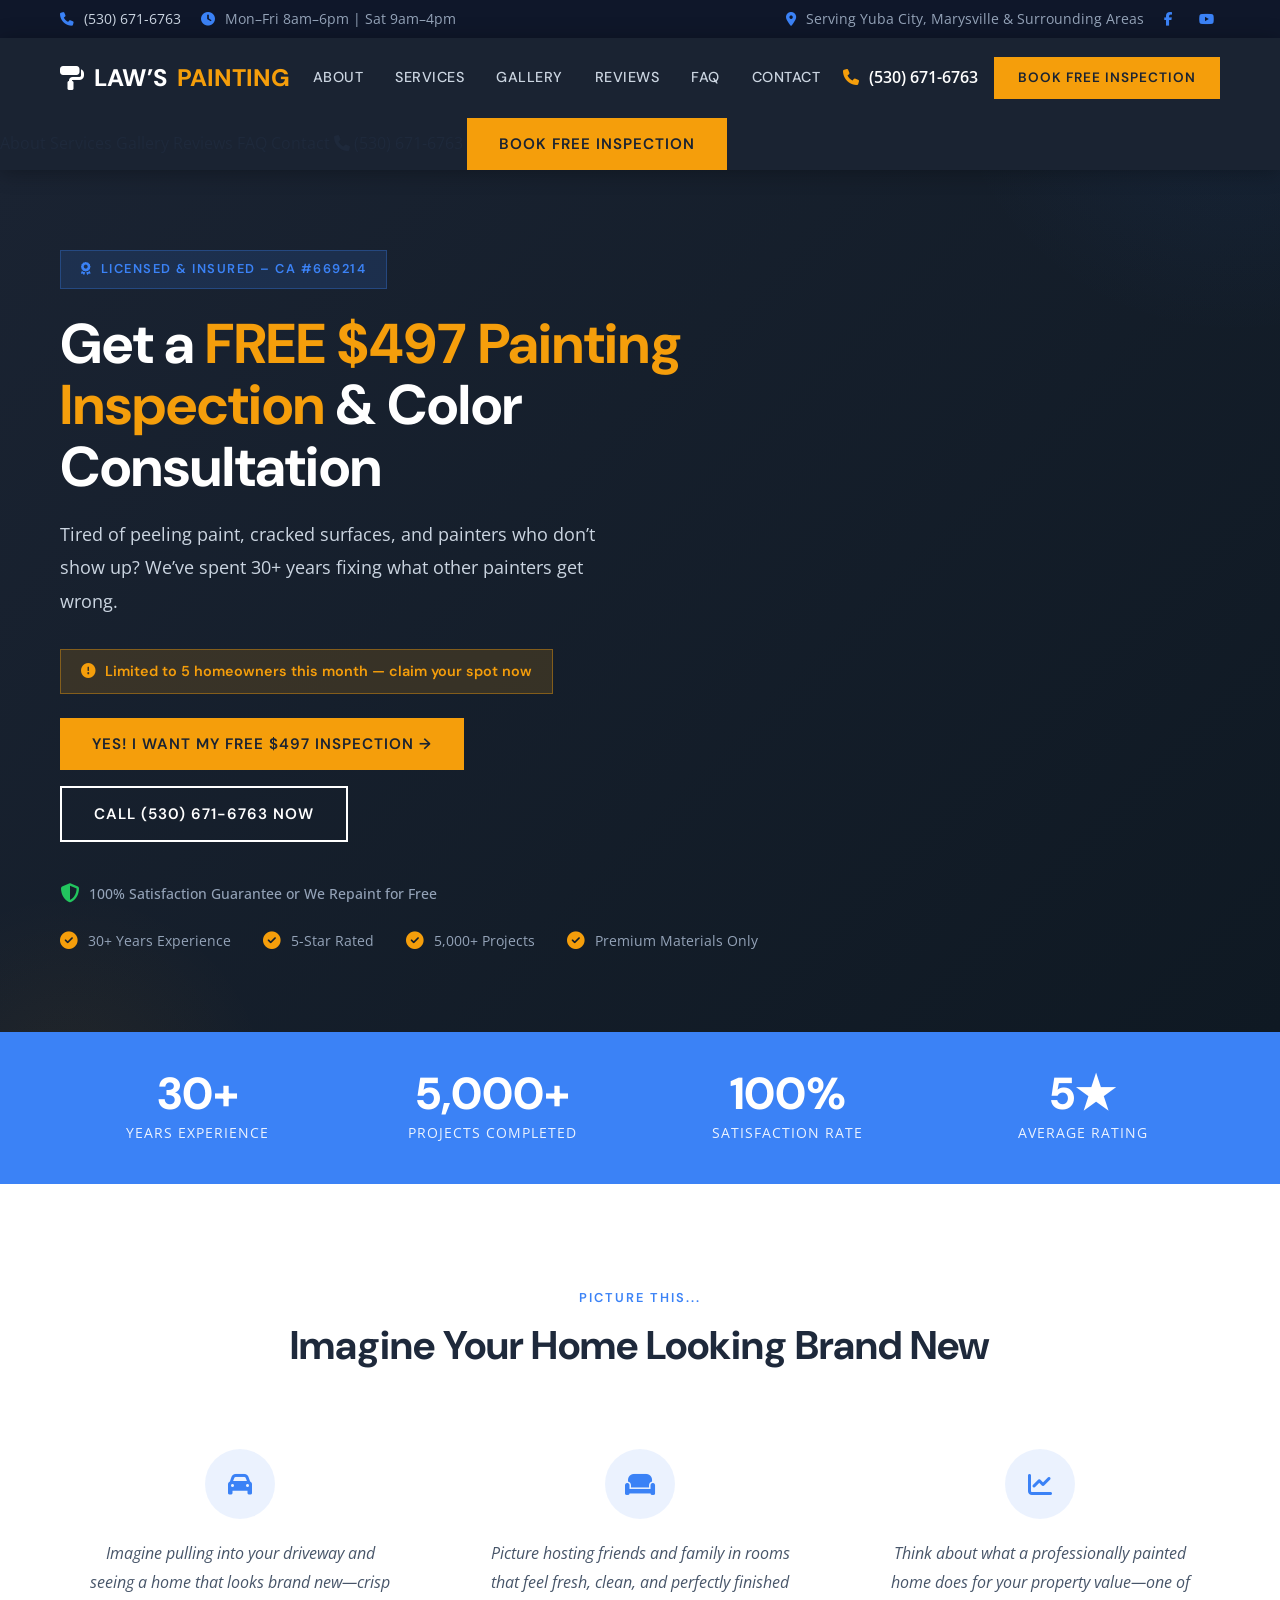
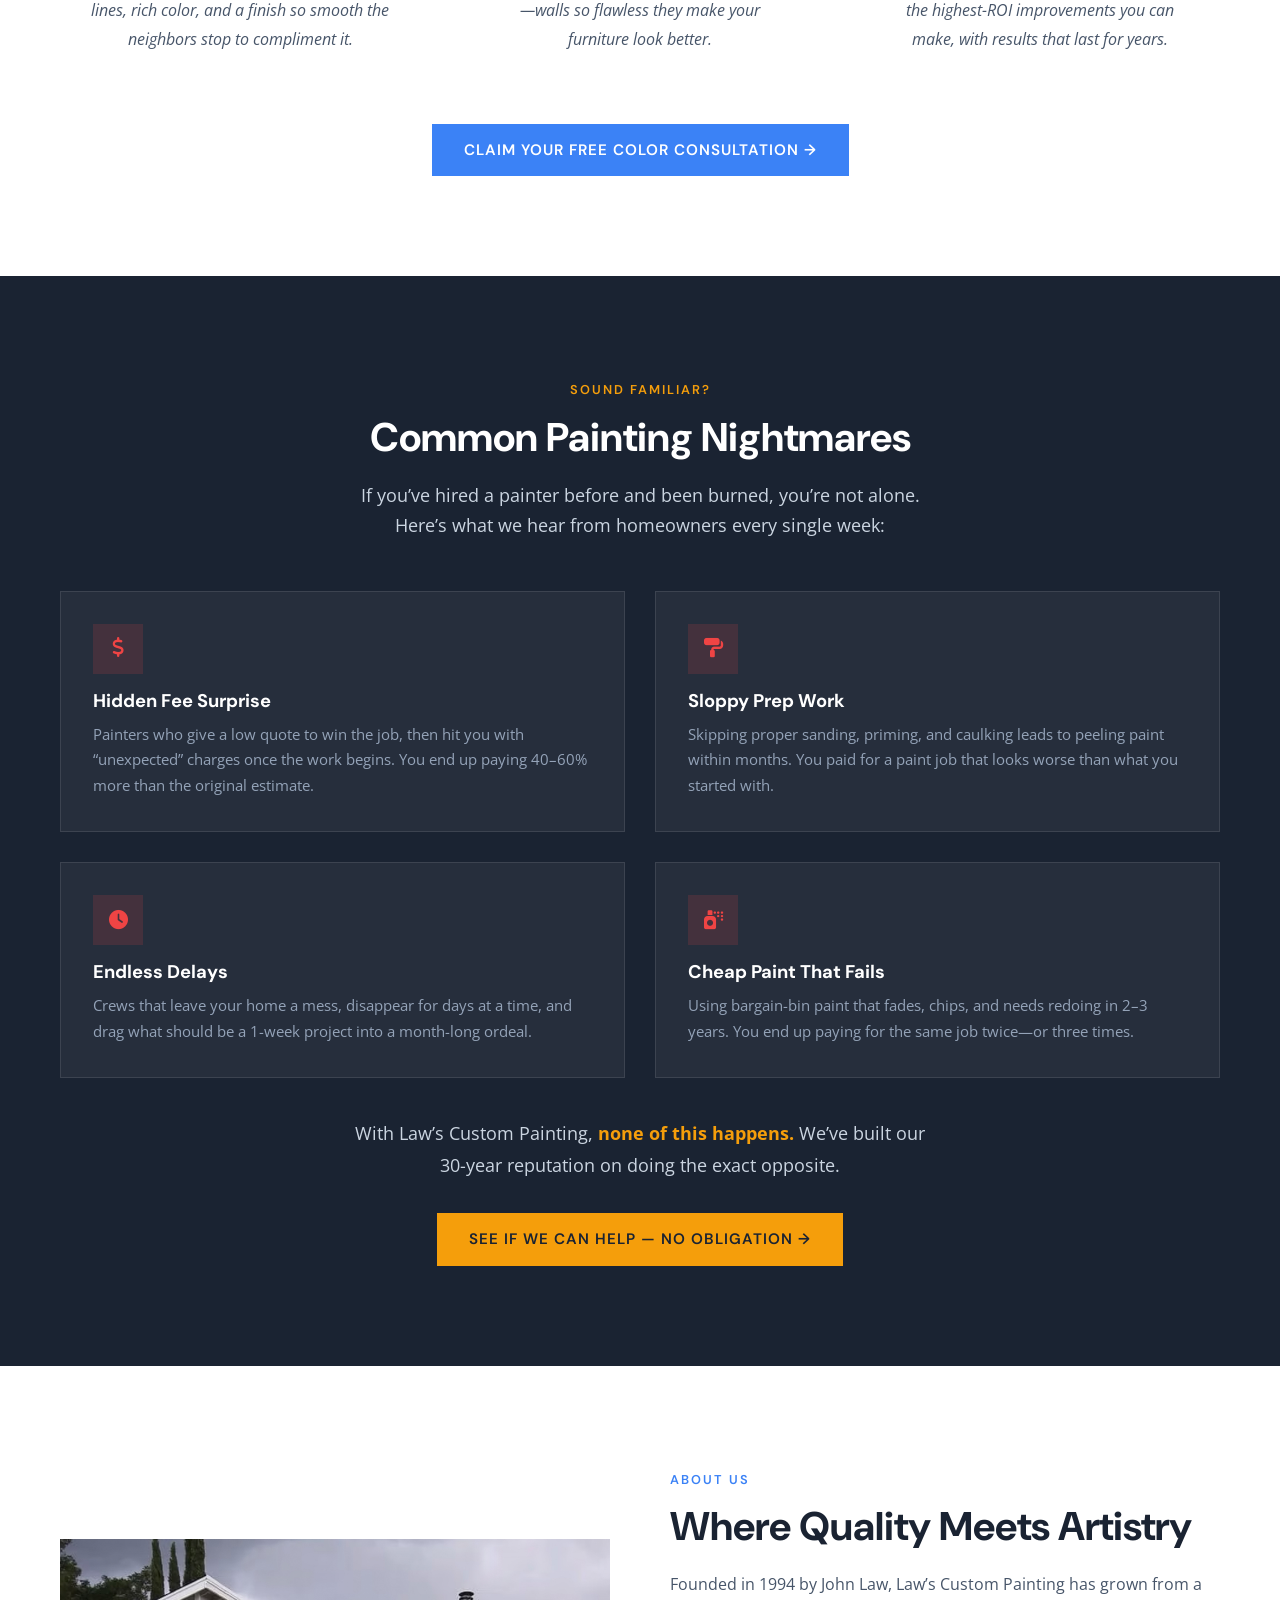
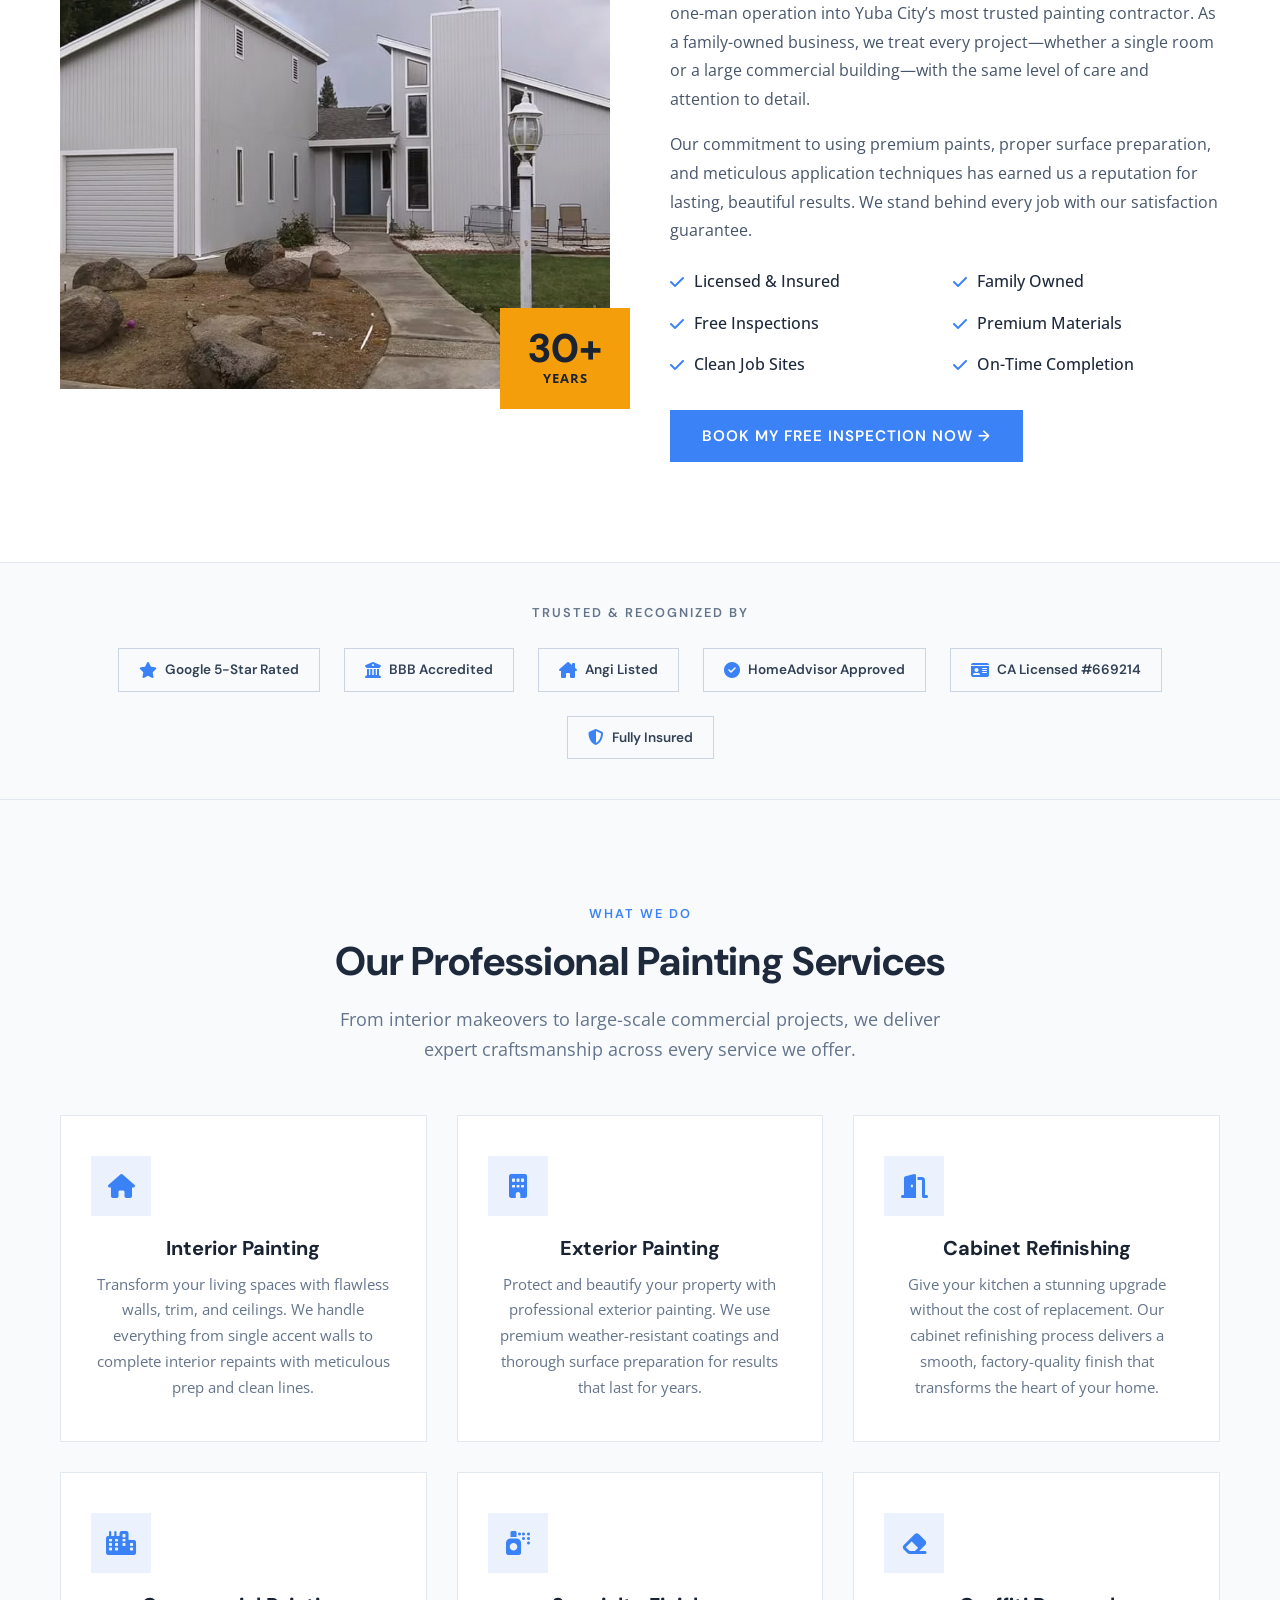
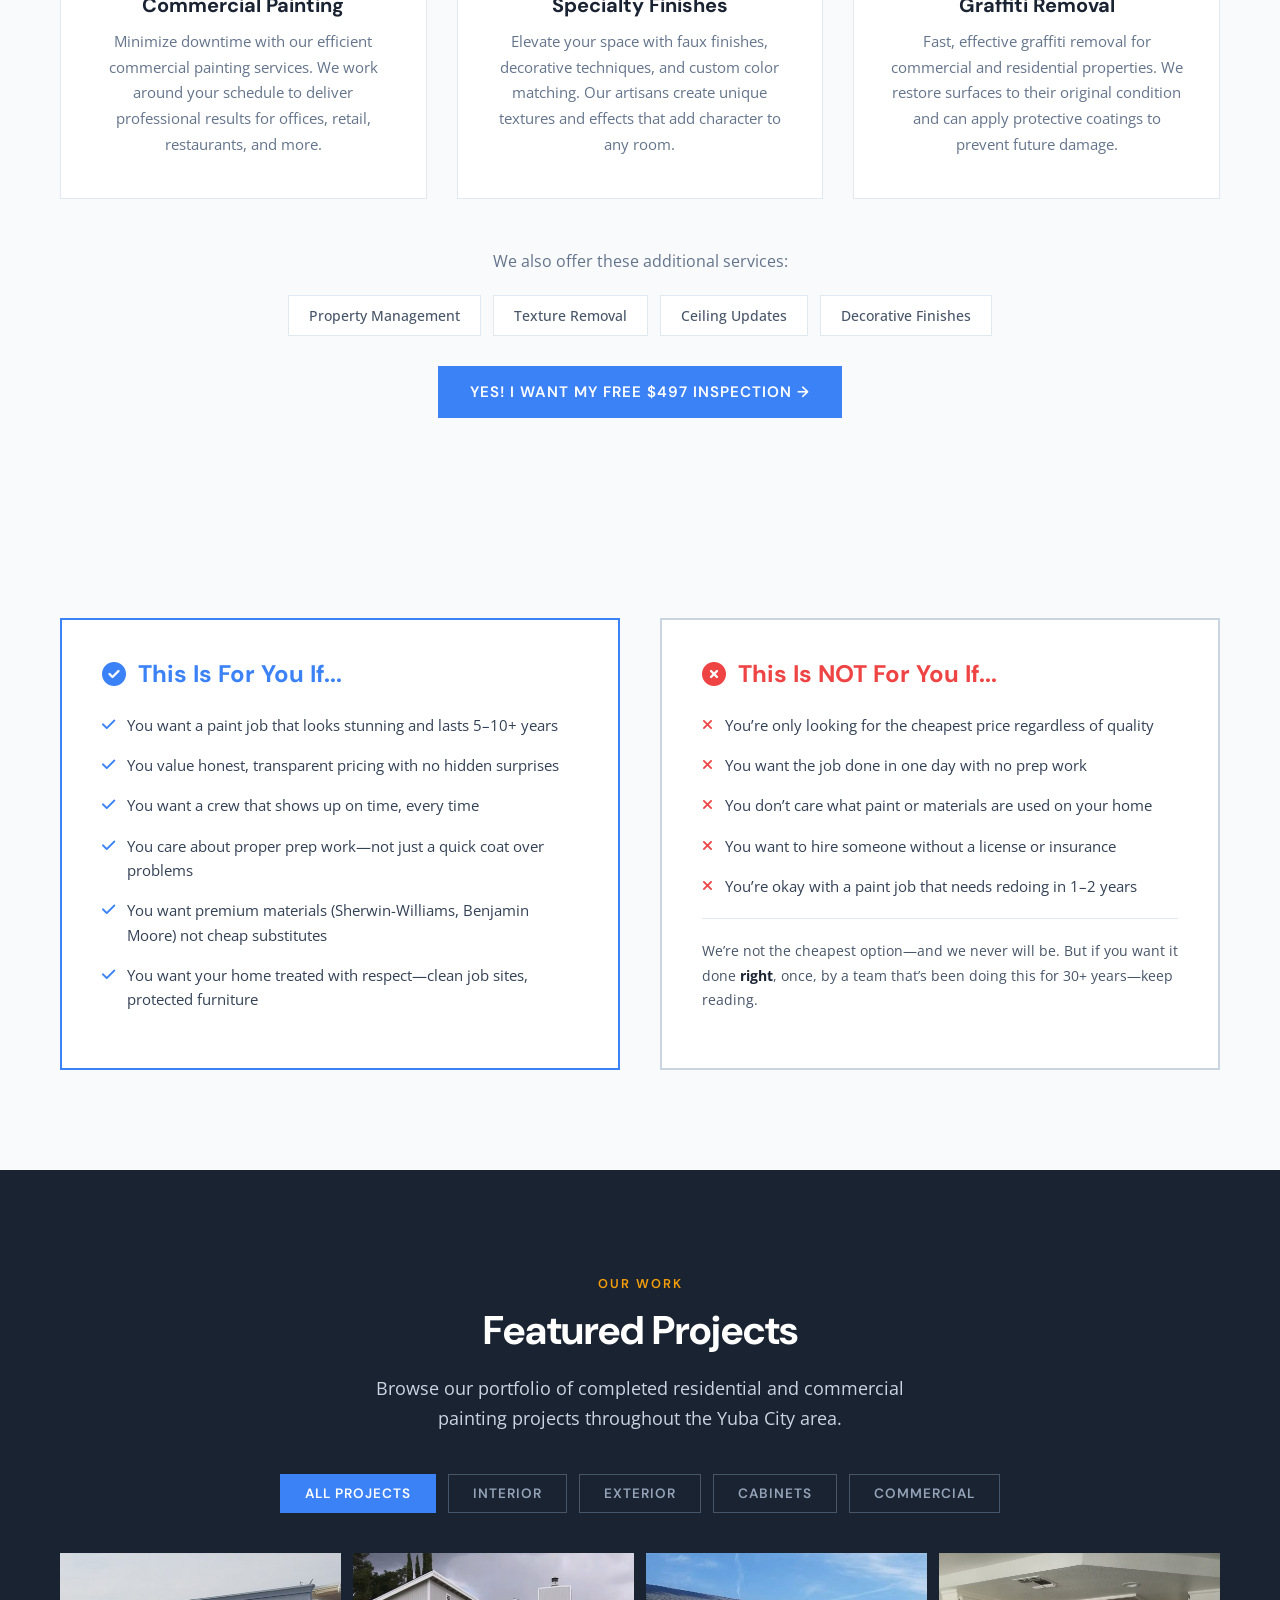
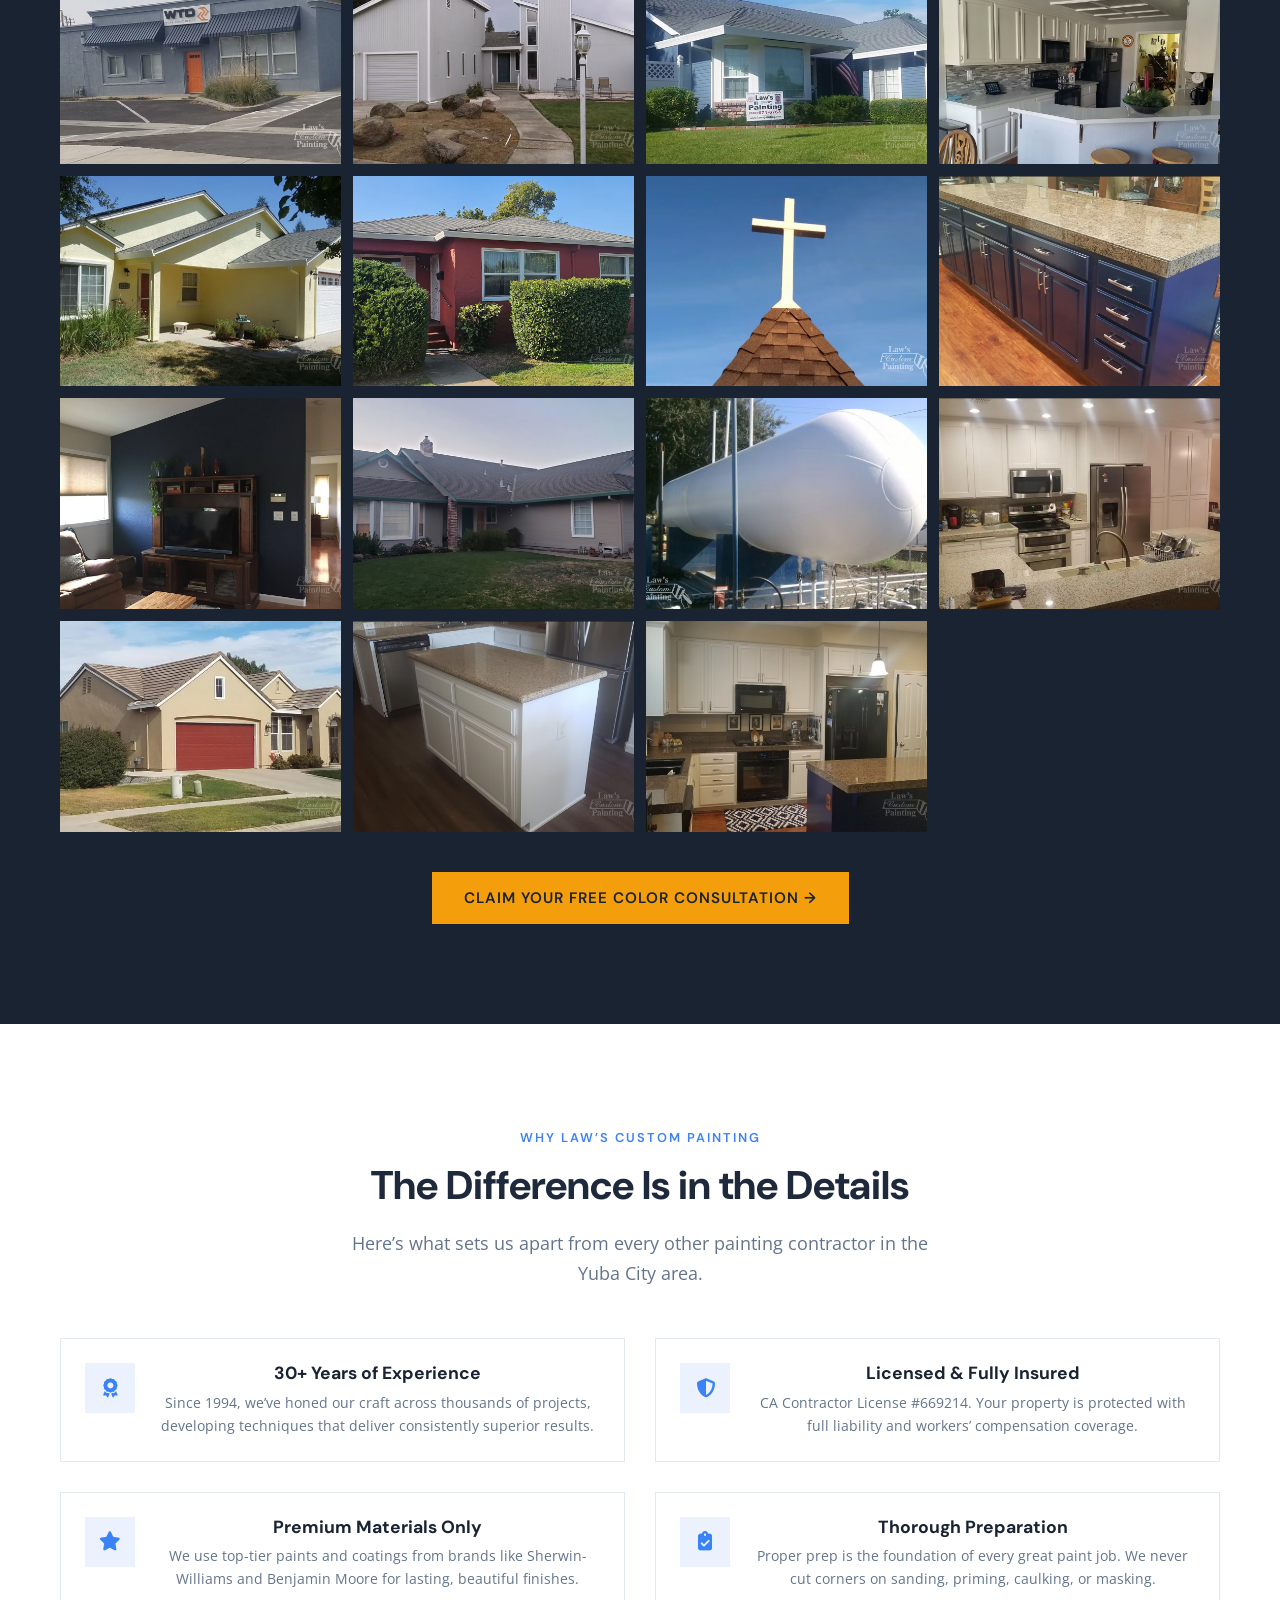
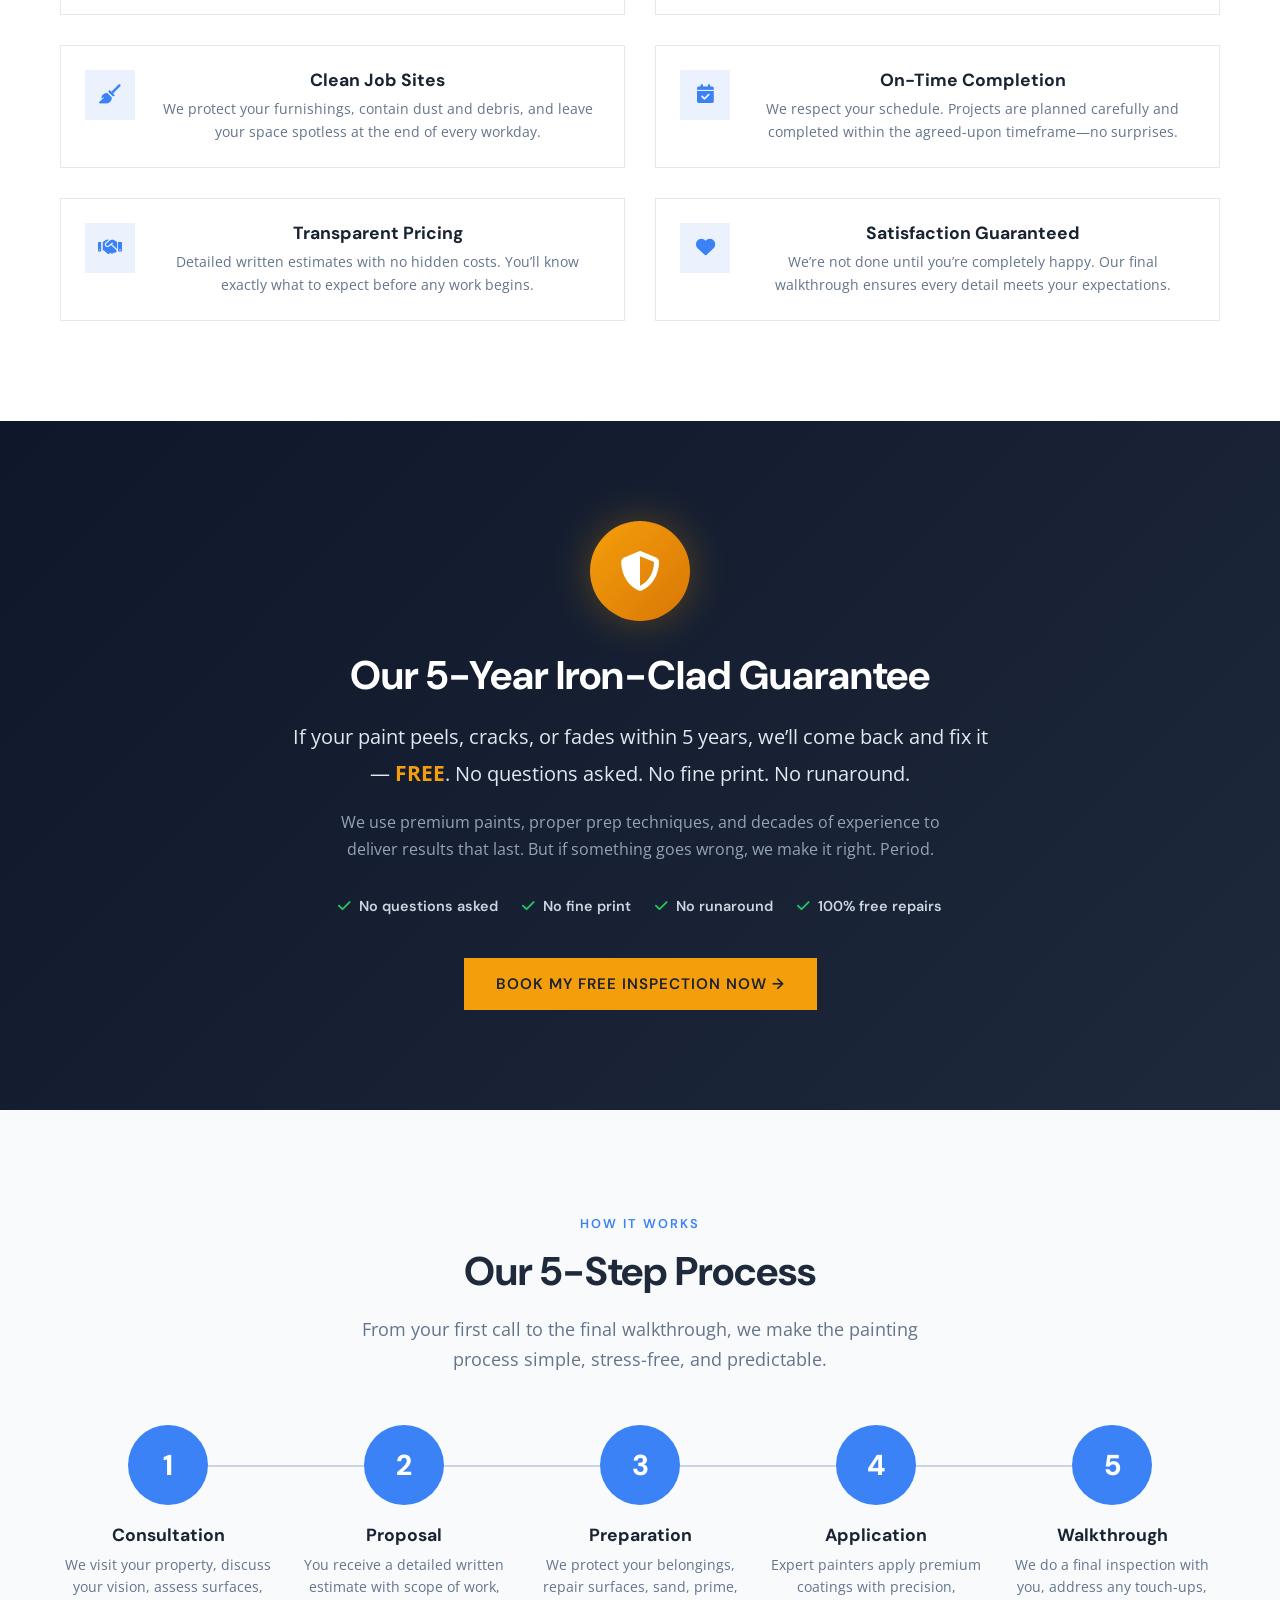
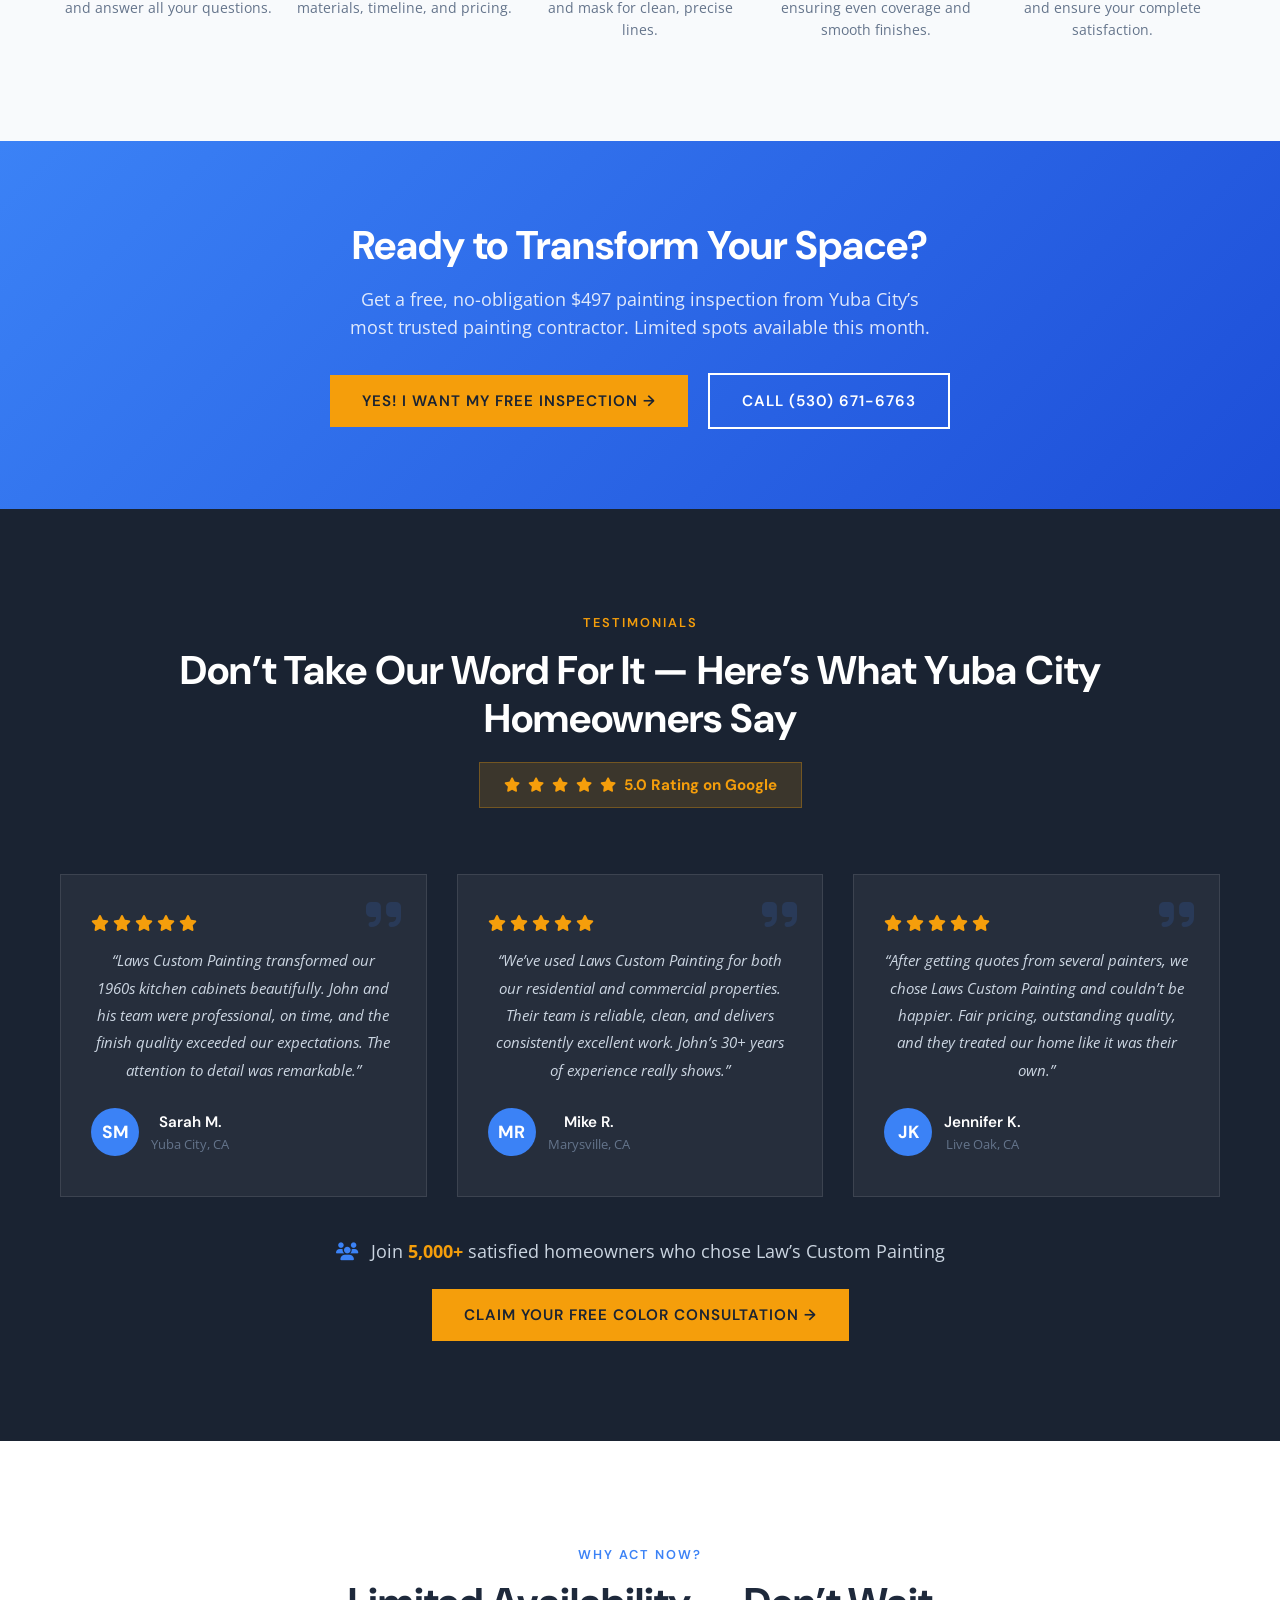
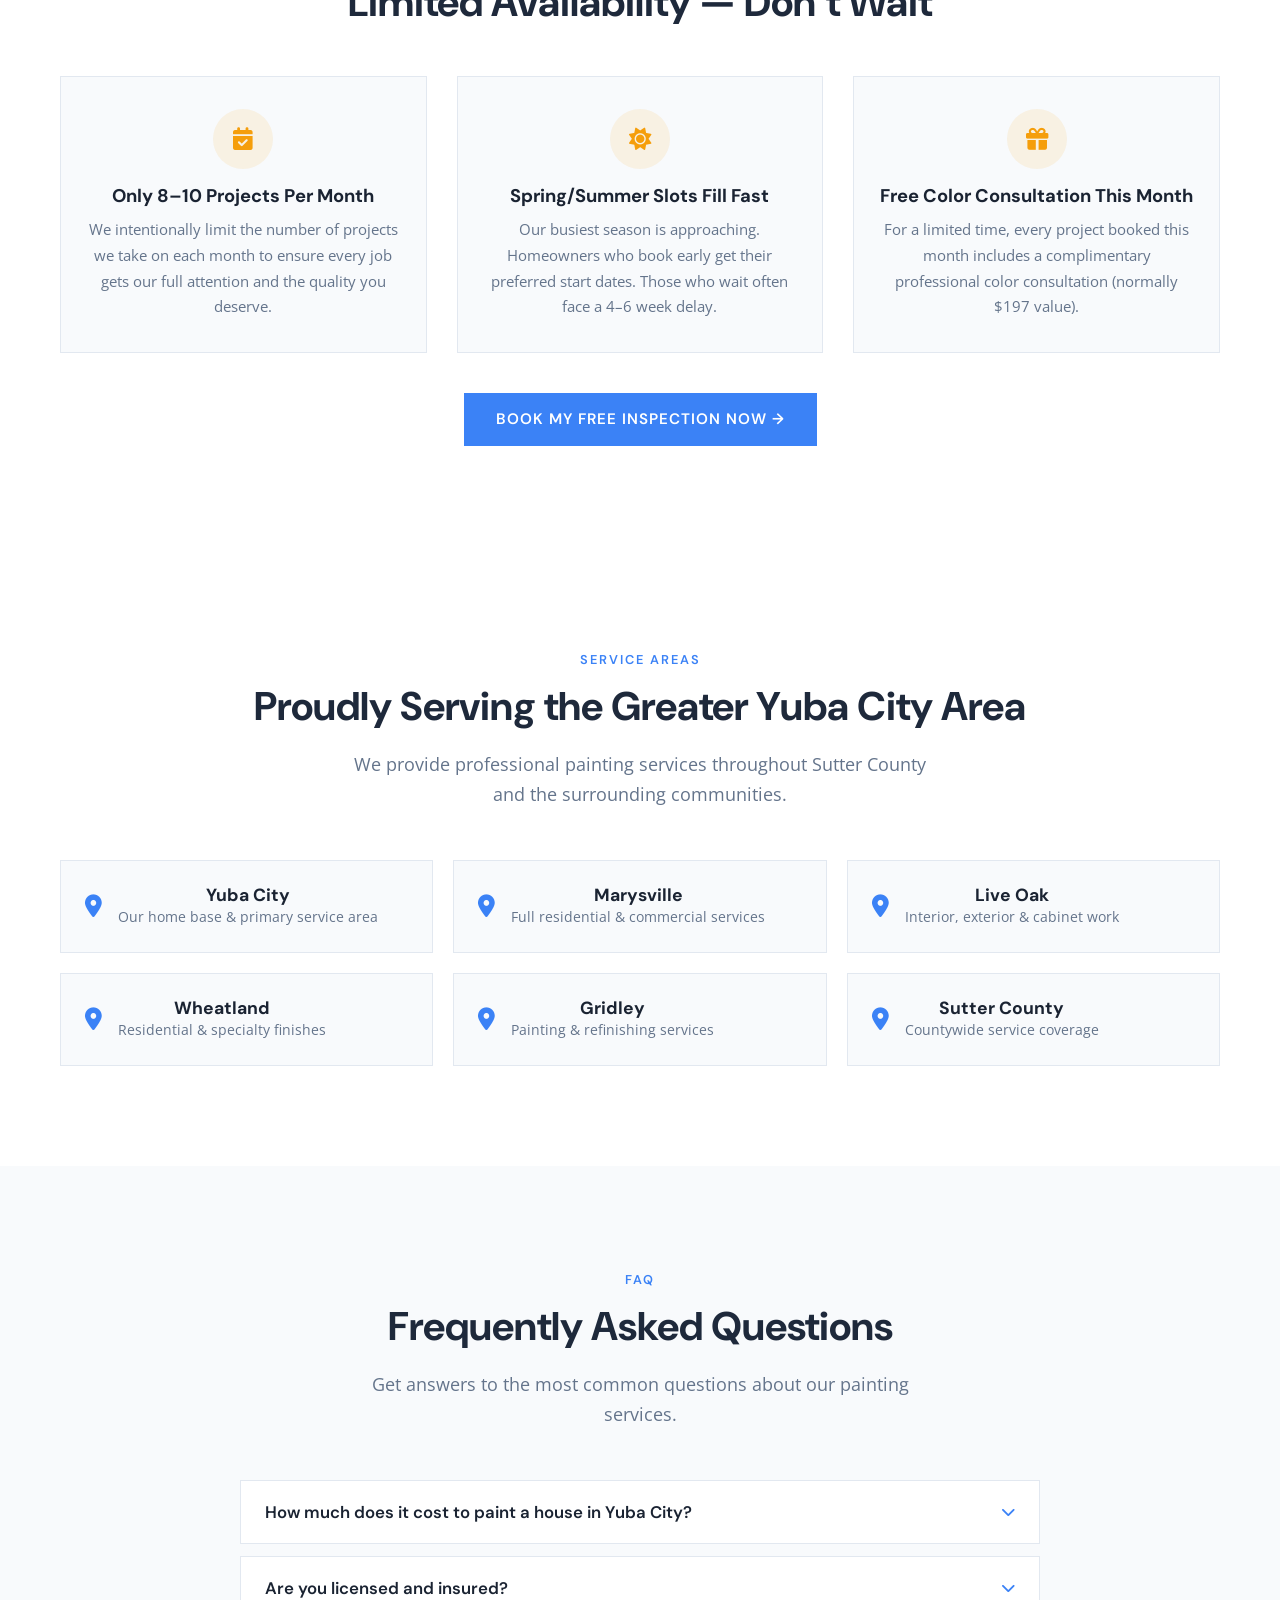
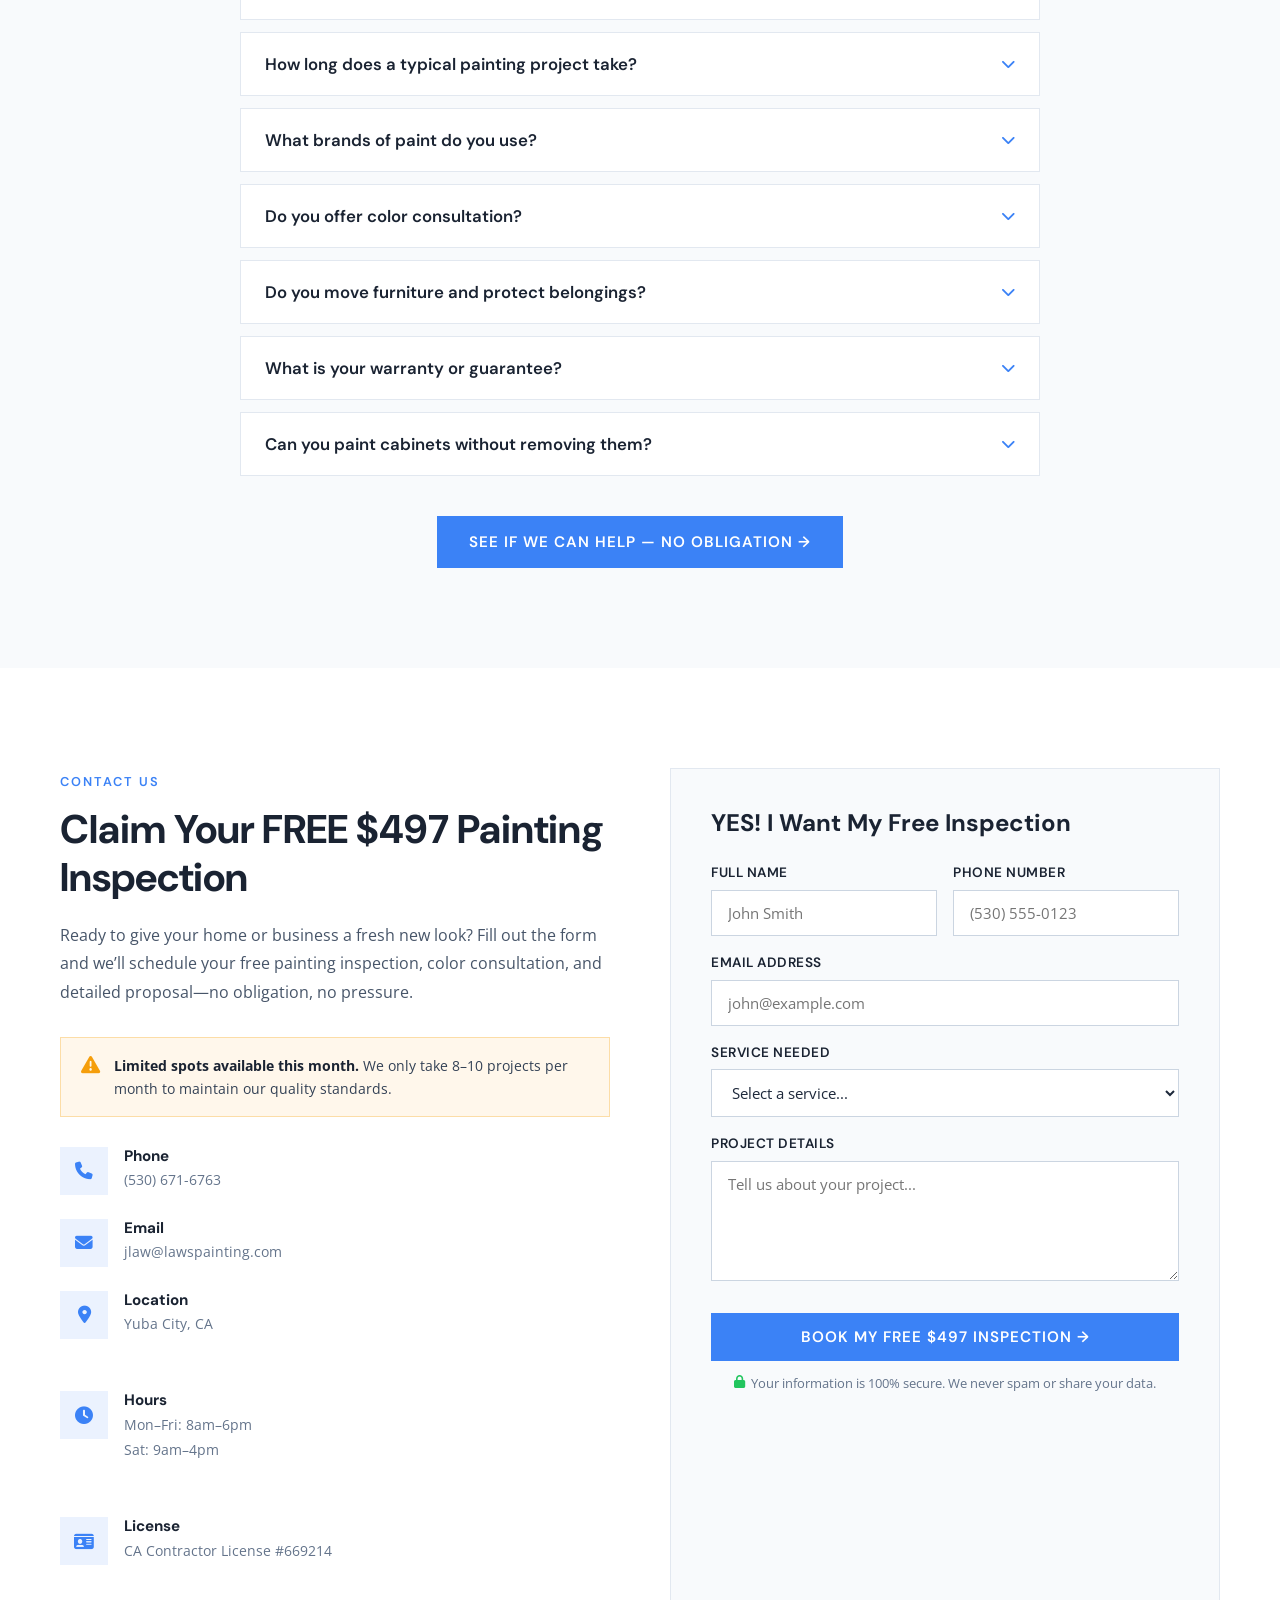
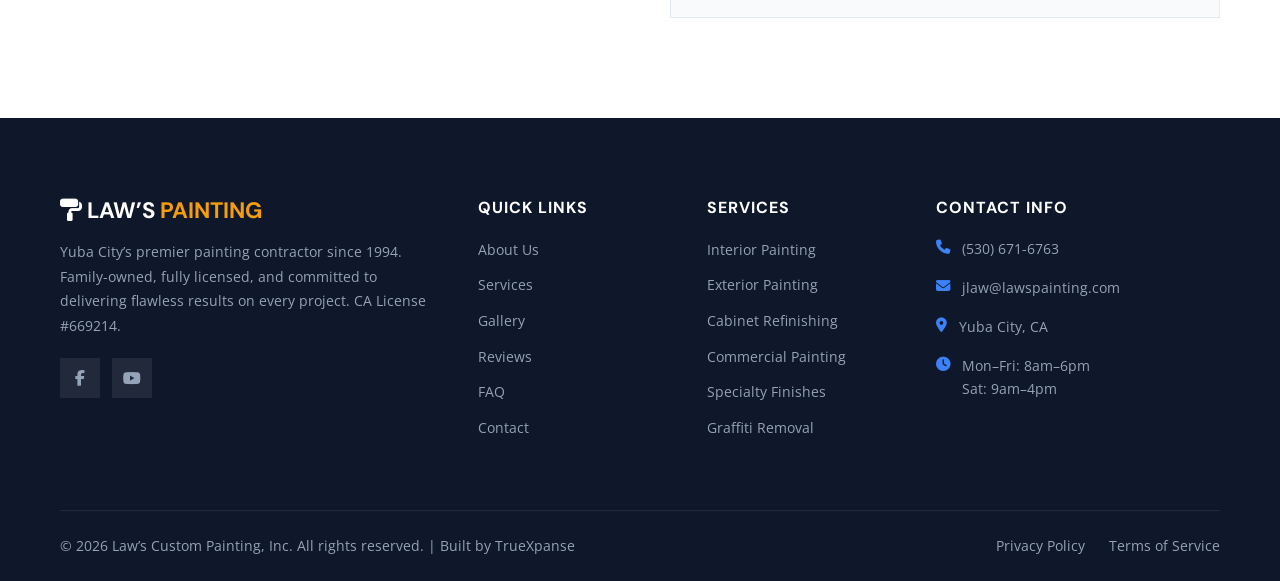
==== commit adb4034d: "Apply Sabri Suby / King Kong conversion principles Irresistible offer ($497 inspection), dream outco" ====
--- a/index.html
+++ b/index.html
@@ -172,7 +172,7 @@
 
       <div class="nav-cta">
         <a href="tel:+15306716763" class="nav-phone"><i class="fas fa-phone"></i> (530) 671-6763</a>
-        <a href="#contact" class="btn btn-secondary nav-btn">Free Estimate</a>
+        <a href="#contact" class="btn btn-secondary nav-btn">Book Free Inspection</a>
       </div>
 
       <div class="hamburger" id="hamburger" aria-label="Toggle navigation menu" role="button" tabindex="0">
@@ -191,22 +191,28 @@
       <a href="#faq" class="mobile-link">FAQ</a>
       <a href="#contact" class="mobile-link">Contact</a>
       <a href="tel:+15306716763" class="mobile-link"><i class="fas fa-phone"></i> (530) 671-6763</a>
-      <a href="#contact" class="btn btn-secondary">Free Estimate</a>
+      <a href="#contact" class="btn btn-secondary">Book Free Inspection</a>
     </div>
   </nav>
 
-  <!-- ============ HERO ============ -->
+  <!-- ============ HERO (Sabri Suby: Irresistible Offer + Pain Agitation) ============ -->
   <section class="hero">
     <div class="container">
       <div class="hero__content">
         <div class="hero__badge">
           <i class="fas fa-award"></i> Licensed &#38; Insured &#8211; CA #669214
         </div>
-        <h1>Premium Painting <span class="accent">Craftsmanship</span> for Your Home &#38; Business</h1>
-        <p>For over 30 years, Law&#8217;s Custom Painting has delivered flawless results to homeowners and businesses throughout Yuba City and the surrounding region. Experience the difference that true expertise makes.</p>
+        <h1>Get a <span class="accent">FREE $497 Painting Inspection</span> &#38; Color Consultation</h1>
+        <p class="hero__pain">Tired of peeling paint, cracked surfaces, and painters who don&#8217;t show up? We&#8217;ve spent 30+ years fixing what other painters get wrong.</p>
+        <div class="hero__urgency">
+          <i class="fas fa-exclamation-circle"></i> Limited to 5 homeowners this month &#8212; claim your spot now
+        </div>
         <div class="hero__buttons">
-          <a href="#contact" class="btn btn-secondary">Get Your Free Estimate</a>
-          <a href="#services" class="btn btn-outline">Explore Our Services</a>
+          <a href="#contact" class="btn btn-secondary">YES! I Want My Free $497 Inspection &#8594;</a>
+          <a href="tel:+15306716763" class="btn btn-outline">Call (530) 671-6763 Now</a>
+        </div>
+        <div class="hero__guarantee">
+          <i class="fas fa-shield-halved"></i> 100% Satisfaction Guarantee or We Repaint for Free
         </div>
         <div class="hero__trust">
           <div class="hero__trust-item">
@@ -216,10 +222,10 @@
             <i class="fas fa-check-circle"></i> 5-Star Rated
           </div>
           <div class="hero__trust-item">
-            <i class="fas fa-check-circle"></i> Free Estimates
+            <i class="fas fa-check-circle"></i> 5,000+ Projects
           </div>
           <div class="hero__trust-item">
-            <i class="fas fa-check-circle"></i> Satisfaction Guaranteed
+            <i class="fas fa-check-circle"></i> Premium Materials Only
           </div>
         </div>
       </div>
@@ -245,6 +251,62 @@
         <div class="stat-number">5&#9733;</div>
         <div class="stat-label">Average Rating</div>
       </div>
+    </div>
+  </section>
+
+  <!-- ============ DREAM OUTCOME (Sabri Suby Phase 2) ============ -->
+  <section class="dream-outcome">
+    <div class="container text-center">
+      <span class="section-tag">Picture This...</span>
+      <h2 class="section-heading">Imagine Your Home Looking Brand New</h2>
+      <div class="dream-outcome__grid">
+        <div class="dream-outcome__item">
+          <div class="dream-outcome__icon"><i class="fas fa-car"></i></div>
+          <p>Imagine pulling into your driveway and seeing a home that looks brand new&#8212;crisp lines, rich color, and a finish so smooth the neighbors stop to compliment it.</p>
+        </div>
+        <div class="dream-outcome__item">
+          <div class="dream-outcome__icon"><i class="fas fa-couch"></i></div>
+          <p>Picture hosting friends and family in rooms that feel fresh, clean, and perfectly finished&#8212;walls so flawless they make your furniture look better.</p>
+        </div>
+        <div class="dream-outcome__item">
+          <div class="dream-outcome__icon"><i class="fas fa-chart-line"></i></div>
+          <p>Think about what a professionally painted home does for your property value&#8212;one of the highest-ROI improvements you can make, with results that last for years.</p>
+        </div>
+      </div>
+      <a href="#contact" class="btn btn-primary">Claim Your Free Color Consultation &#8594;</a>
+    </div>
+  </section>
+
+  <!-- ============ PAINTING NIGHTMARES (Sabri Suby Phase 3: Agitate) ============ -->
+  <section class="nightmares">
+    <div class="container text-center">
+      <span class="section-tag section-tag--light">Sound Familiar?</span>
+      <h2 class="section-heading">Common Painting Nightmares</h2>
+      <p class="section-subheading section-subheading--light">If you&#8217;ve hired a painter before and been burned, you&#8217;re not alone. Here&#8217;s what we hear from homeowners every single week:</p>
+      <div class="nightmares__grid">
+        <div class="nightmares__item">
+          <div class="nightmares__icon"><i class="fas fa-dollar-sign"></i></div>
+          <h3>Hidden Fee Surprise</h3>
+          <p>Painters who give a low quote to win the job, then hit you with &#8220;unexpected&#8221; charges once the work begins. You end up paying 40&#8211;60% more than the original estimate.</p>
+        </div>
+        <div class="nightmares__item">
+          <div class="nightmares__icon"><i class="fas fa-paint-roller"></i></div>
+          <h3>Sloppy Prep Work</h3>
+          <p>Skipping proper sanding, priming, and caulking leads to peeling paint within months. You paid for a paint job that looks worse than what you started with.</p>
+        </div>
+        <div class="nightmares__item">
+          <div class="nightmares__icon"><i class="fas fa-clock"></i></div>
+          <h3>Endless Delays</h3>
+          <p>Crews that leave your home a mess, disappear for days at a time, and drag what should be a 1-week project into a month-long ordeal.</p>
+        </div>
+        <div class="nightmares__item">
+          <div class="nightmares__icon"><i class="fas fa-spray-can"></i></div>
+          <h3>Cheap Paint That Fails</h3>
+          <p>Using bargain-bin paint that fades, chips, and needs redoing in 2&#8211;3 years. You end up paying for the same job twice&#8212;or three times.</p>
+        </div>
+      </div>
+      <p class="nightmares__closer">With Law&#8217;s Custom Painting, <strong>none of this happens.</strong> We&#8217;ve built our 30-year reputation on doing the exact opposite.</p>
+      <a href="#contact" class="btn btn-secondary">See If We Can Help &#8212; No Obligation &#8594;</a>
     </div>
   </section>
 
@@ -266,12 +328,45 @@
         <div class="about__features">
           <div class="about__feature"><i class="fas fa-check"></i> Licensed &#38; Insured</div>
           <div class="about__feature"><i class="fas fa-check"></i> Family Owned</div>
-          <div class="about__feature"><i class="fas fa-check"></i> Free Estimates</div>
+          <div class="about__feature"><i class="fas fa-check"></i> Free Inspections</div>
           <div class="about__feature"><i class="fas fa-check"></i> Premium Materials</div>
           <div class="about__feature"><i class="fas fa-check"></i> Clean Job Sites</div>
           <div class="about__feature"><i class="fas fa-check"></i> On-Time Completion</div>
         </div>
-        <a href="#contact" class="btn btn-primary">Schedule a Consultation</a>
+        <a href="#contact" class="btn btn-primary">Book My Free Inspection Now &#8594;</a>
+      </div>
+    </div>
+  </section>
+
+  <!-- ============ TRUST BADGES (King Kong: Social Proof Logos) ============ -->
+  <section class="trust-badges">
+    <div class="container text-center">
+      <p class="trust-badges__label">Trusted &#38; Recognized By</p>
+      <div class="trust-badges__grid">
+        <div class="trust-badge">
+          <i class="fas fa-star"></i>
+          <span>Google 5-Star Rated</span>
+        </div>
+        <div class="trust-badge">
+          <i class="fas fa-building-columns"></i>
+          <span>BBB Accredited</span>
+        </div>
+        <div class="trust-badge">
+          <i class="fas fa-house-chimney"></i>
+          <span>Angi Listed</span>
+        </div>
+        <div class="trust-badge">
+          <i class="fas fa-circle-check"></i>
+          <span>HomeAdvisor Approved</span>
+        </div>
+        <div class="trust-badge">
+          <i class="fas fa-id-card"></i>
+          <span>CA Licensed #669214</span>
+        </div>
+        <div class="trust-badge">
+          <i class="fas fa-shield-halved"></i>
+          <span>Fully Insured</span>
+        </div>
       </div>
     </div>
   </section>
@@ -324,7 +419,37 @@
           <li>Ceiling Updates</li>
           <li>Decorative Finishes</li>
         </ul>
-        <a href="#contact" class="btn btn-primary">Request a Free Estimate</a>
+        <a href="#contact" class="btn btn-primary">YES! I Want My Free $497 Inspection &#8594;</a>
+      </div>
+    </div>
+  </section>
+
+  <!-- ============ WHO THIS IS FOR / NOT FOR (King Kong Disqualification) ============ -->
+  <section class="qualifier">
+    <div class="container">
+      <div class="qualifier__grid">
+        <div class="qualifier__for">
+          <h2><i class="fas fa-check-circle"></i> This Is For You If...</h2>
+          <ul>
+            <li><i class="fas fa-check"></i> You want a paint job that looks stunning and lasts 5&#8211;10+ years</li>
+            <li><i class="fas fa-check"></i> You value honest, transparent pricing with no hidden surprises</li>
+            <li><i class="fas fa-check"></i> You want a crew that shows up on time, every time</li>
+            <li><i class="fas fa-check"></i> You care about proper prep work&#8212;not just a quick coat over problems</li>
+            <li><i class="fas fa-check"></i> You want premium materials (Sherwin-Williams, Benjamin Moore) not cheap substitutes</li>
+            <li><i class="fas fa-check"></i> You want your home treated with respect&#8212;clean job sites, protected furniture</li>
+          </ul>
+        </div>
+        <div class="qualifier__not-for">
+          <h2><i class="fas fa-times-circle"></i> This Is NOT For You If...</h2>
+          <ul>
+            <li><i class="fas fa-times"></i> You&#8217;re only looking for the cheapest price regardless of quality</li>
+            <li><i class="fas fa-times"></i> You want the job done in one day with no prep work</li>
+            <li><i class="fas fa-times"></i> You don&#8217;t care what paint or materials are used on your home</li>
+            <li><i class="fas fa-times"></i> You want to hire someone without a license or insurance</li>
+            <li><i class="fas fa-times"></i> You&#8217;re okay with a paint job that needs redoing in 1&#8211;2 years</li>
+          </ul>
+          <p class="qualifier__note">We&#8217;re not the cheapest option&#8212;and we never will be. But if you want it done <strong>right</strong>, once, by a team that&#8217;s been doing this for 30+ years&#8212;keep reading.</p>
+        </div>
       </div>
     </div>
   </section>
@@ -406,6 +531,10 @@
           <span class="gallery__item-label">Exterior</span>
         </div>
       </div>
+
+      <div style="margin-top: 40px;">
+        <a href="#contact" class="btn btn-secondary">Claim Your Free Color Consultation &#8594;</a>
+      </div>
     </div>
   </section>
 
@@ -477,6 +606,25 @@
     </div>
   </section>
 
+  <!-- ============ GUARANTEE (Sabri Suby: Godfather Offer / Risk Reversal) ============ -->
+  <section class="guarantee">
+    <div class="container text-center">
+      <div class="guarantee__badge">
+        <i class="fas fa-shield-halved"></i>
+      </div>
+      <h2 class="section-heading">Our 5-Year Iron-Clad Guarantee</h2>
+      <p class="guarantee__text">If your paint peels, cracks, or fades within 5 years, we&#8217;ll come back and fix it &#8212; <strong>FREE</strong>. No questions asked. No fine print. No runaround.</p>
+      <p class="guarantee__subtext">We use premium paints, proper prep techniques, and decades of experience to deliver results that last. But if something goes wrong, we make it right. Period.</p>
+      <div class="guarantee__points">
+        <div class="guarantee__point"><i class="fas fa-check"></i> No questions asked</div>
+        <div class="guarantee__point"><i class="fas fa-check"></i> No fine print</div>
+        <div class="guarantee__point"><i class="fas fa-check"></i> No runaround</div>
+        <div class="guarantee__point"><i class="fas fa-check"></i> 100% free repairs</div>
+      </div>
+      <a href="#contact" class="btn btn-secondary">Book My Free Inspection Now &#8594;</a>
+    </div>
+  </section>
+
   <!-- ============ PROCESS ============ -->
   <section class="process" id="process">
     <div class="container text-center">
@@ -518,18 +666,22 @@
   <section class="cta-banner">
     <div class="container">
       <h2>Ready to Transform Your Space?</h2>
-      <p>Get a free, no-obligation estimate from Yuba City&#8217;s most trusted painting contractor.</p>
-      <a href="#contact" class="btn btn-secondary">Get Your Free Estimate</a>
+      <p>Get a free, no-obligation $497 painting inspection from Yuba City&#8217;s most trusted painting contractor. Limited spots available this month.</p>
+      <a href="#contact" class="btn btn-secondary">YES! I Want My Free Inspection &#8594;</a>
       <a href="tel:+15306716763" class="btn btn-outline">Call (530) 671-6763</a>
     </div>
   </section>
 
-  <!-- ============ TESTIMONIALS ============ -->
+  <!-- ============ TESTIMONIALS (Social Proof Stacking) ============ -->
   <section class="testimonials" id="testimonials">
     <div class="container text-center">
       <span class="section-tag section-tag--light">Testimonials</span>
-      <h2 class="section-heading">What Our Clients Say</h2>
-      <p class="section-subheading section-subheading--light">Don&#8217;t just take our word for it. Here&#8217;s what homeowners and businesses across the region have to say about working with us.</p>
+      <h2 class="section-heading">Don&#8217;t Take Our Word For It &#8212; Here&#8217;s What Yuba City Homeowners Say</h2>
+
+      <div class="testimonials__google-badge">
+        <i class="fas fa-star"></i><i class="fas fa-star"></i><i class="fas fa-star"></i><i class="fas fa-star"></i><i class="fas fa-star"></i>
+        <span>5.0 Rating on Google</span>
+      </div>
 
       <div class="testimonials__grid">
         <div class="testimonial-card">
@@ -577,6 +729,38 @@
           </div>
         </div>
       </div>
+
+      <div class="testimonials__counter">
+        <i class="fas fa-users"></i> Join <strong>5,000+</strong> satisfied homeowners who chose Law&#8217;s Custom Painting
+      </div>
+
+      <a href="#contact" class="btn btn-secondary" style="margin-top: 24px;">Claim Your Free Color Consultation &#8594;</a>
+    </div>
+  </section>
+
+  <!-- ============ URGENCY & SCARCITY ============ -->
+  <section class="urgency">
+    <div class="container text-center">
+      <span class="section-tag">Why Act Now?</span>
+      <h2 class="section-heading">Limited Availability &#8212; Don&#8217;t Wait</h2>
+      <div class="urgency__grid">
+        <div class="urgency__item">
+          <div class="urgency__icon"><i class="fas fa-calendar-check"></i></div>
+          <h3>Only 8&#8211;10 Projects Per Month</h3>
+          <p>We intentionally limit the number of projects we take on each month to ensure every job gets our full attention and the quality you deserve.</p>
+        </div>
+        <div class="urgency__item">
+          <div class="urgency__icon"><i class="fas fa-sun"></i></div>
+          <h3>Spring/Summer Slots Fill Fast</h3>
+          <p>Our busiest season is approaching. Homeowners who book early get their preferred start dates. Those who wait often face a 4&#8211;6 week delay.</p>
+        </div>
+        <div class="urgency__item">
+          <div class="urgency__icon"><i class="fas fa-gift"></i></div>
+          <h3>Free Color Consultation This Month</h3>
+          <p>For a limited time, every project booked this month includes a complimentary professional color consultation (normally $197 value).</p>
+        </div>
+      </div>
+      <a href="#contact" class="btn btn-primary">Book My Free Inspection Now &#8594;</a>
     </div>
   </section>
 
@@ -702,7 +886,7 @@
             <i class="fas fa-chevron-down"></i>
           </button>
           <div class="faq__answer">
-            <div class="faq__answer-inner">We stand behind every project with our satisfaction guarantee. If you&#8217;re not completely happy with any aspect of the finished work, we&#8217;ll make it right. We also do a thorough final walkthrough with you to ensure every detail meets your expectations.</div>
+            <div class="faq__answer-inner">We back every project with our 5-Year Iron-Clad Guarantee. If your paint peels, cracks, or fades within 5 years, we&#8217;ll come back and fix it free of charge&#8212;no questions asked. We also do a thorough final walkthrough with you to ensure every detail meets your expectations.</div>
           </div>
         </div>
         <div class="faq__item">
@@ -715,6 +899,10 @@
           </div>
         </div>
       </div>
+
+      <div style="margin-top: 40px;">
+        <a href="#contact" class="btn btn-primary">See If We Can Help &#8212; No Obligation &#8594;</a>
+      </div>
     </div>
   </section>
 
@@ -723,8 +911,15 @@
     <div class="container">
       <div class="contact__info">
         <span class="section-tag">Contact Us</span>
-        <h2>Let&#8217;s Discuss Your Project</h2>
-        <p>Ready to give your home or business a fresh new look? Contact us today for a free, no-obligation estimate. We&#8217;ll visit your property, discuss your needs, and provide a detailed proposal.</p>
+        <h2>Claim Your FREE $497 Painting Inspection</h2>
+        <p>Ready to give your home or business a fresh new look? Fill out the form and we&#8217;ll schedule your free painting inspection, color consultation, and detailed proposal&#8212;no obligation, no pressure.</p>
+
+        <div class="contact__urgency-box">
+          <i class="fas fa-exclamation-triangle"></i>
+          <div>
+            <strong>Limited spots available this month.</strong> We only take 8&#8211;10 projects per month to maintain our quality standards.
+          </div>
+        </div>
 
         <div class="contact__detail">
           <div class="contact__detail-icon"><i class="fas fa-phone"></i></div>
@@ -768,7 +963,7 @@
       </div>
 
       <div class="contact__form">
-        <h3>Request a Free Estimate</h3>
+        <h3>YES! I Want My Free Inspection</h3>
         <form name="quote-request" method="POST" action="/thank-you" data-netlify="true">
           <input type="hidden" name="form-name" value="quote-request">
           <div class="form-row">
@@ -806,7 +1001,8 @@
             <label for="message">Project Details</label>
             <textarea id="message" name="message" placeholder="Tell us about your project..."></textarea>
           </div>
-          <button type="submit" class="btn btn-primary form-submit">Send My Request</button>
+          <button type="submit" class="btn btn-primary form-submit">Book My Free $497 Inspection &#8594;</button>
+          <p class="form-guarantee"><i class="fas fa-lock"></i> Your information is 100% secure. We never spam or share your data.</p>
         </form>
       </div>
     </div>
@@ -879,6 +1075,16 @@
       </div>
     </div>
   </footer>
+
+  <!-- ============ STICKY MOBILE CTA BAR ============ -->
+  <div class="sticky-cta-mobile">
+    <a href="tel:+15306716763" class="sticky-cta-mobile__phone">
+      <i class="fas fa-phone"></i> Call Now
+    </a>
+    <a href="#contact" class="sticky-cta-mobile__book">
+      Book Free Inspection &#8594;
+    </a>
+  </div>
 
   <!-- Lightbox -->
   <div class="lightbox" id="lightbox">
--- a/css/styles.css
+++ b/css/styles.css
@@ -1459,6 +1459,535 @@
 }
 
 /* ============================================
+   HERO ENHANCEMENTS (Sabri Suby)
+   ============================================ */
+.hero__pain {
+  font-size: 1.15rem;
+  color: var(--gray-300);
+  margin-bottom: 16px;
+  line-height: 1.8;
+  max-width: 550px;
+}
+
+.hero__urgency {
+  display: inline-flex;
+  align-items: center;
+  gap: 10px;
+  background: rgba(245, 158, 11, 0.15);
+  border: 1px solid rgba(245, 158, 11, 0.4);
+  padding: 10px 20px;
+  color: var(--secondary-accent);
+  font-family: var(--font-heading);
+  font-size: 0.9rem;
+  font-weight: 600;
+  margin-bottom: 24px;
+}
+
+.hero__guarantee {
+  display: flex;
+  align-items: center;
+  gap: 10px;
+  color: var(--gray-400);
+  font-size: 0.9rem;
+  font-weight: 500;
+  margin-bottom: 24px;
+}
+
+.hero__guarantee i {
+  color: #22c55e;
+  font-size: 1.2rem;
+}
+
+/* ============================================
+   DREAM OUTCOME SECTION
+   ============================================ */
+.dream-outcome {
+  padding: 100px 0;
+  background: var(--white);
+}
+
+.dream-outcome__grid {
+  display: grid;
+  grid-template-columns: repeat(3, 1fr);
+  gap: 40px;
+  margin: 50px 0 40px;
+}
+
+.dream-outcome__item {
+  text-align: center;
+  padding: 30px;
+}
+
+.dream-outcome__icon {
+  width: 70px;
+  height: 70px;
+  background: rgba(59, 130, 246, 0.1);
+  display: flex;
+  align-items: center;
+  justify-content: center;
+  margin: 0 auto 20px;
+  border-radius: 50%;
+}
+
+.dream-outcome__icon i {
+  font-size: 1.5rem;
+  color: var(--primary-accent);
+}
+
+.dream-outcome__item p {
+  color: var(--gray-600);
+  font-size: 1rem;
+  line-height: 1.8;
+  font-style: italic;
+}
+
+/* ============================================
+   PAINTING NIGHTMARES (Agitate)
+   ============================================ */
+.nightmares {
+  padding: 100px 0;
+  background: var(--primary-dark);
+}
+
+.nightmares .section-heading {
+  color: var(--white);
+}
+
+.nightmares__grid {
+  display: grid;
+  grid-template-columns: repeat(2, 1fr);
+  gap: 30px;
+  margin: 50px 0 40px;
+}
+
+.nightmares__item {
+  background: rgba(255, 255, 255, 0.05);
+  border: 1px solid rgba(255, 255, 255, 0.1);
+  padding: 32px;
+  text-align: left;
+}
+
+.nightmares__icon {
+  width: 50px;
+  height: 50px;
+  background: rgba(239, 68, 68, 0.15);
+  display: flex;
+  align-items: center;
+  justify-content: center;
+  margin-bottom: 16px;
+}
+
+.nightmares__icon i {
+  font-size: 1.2rem;
+  color: #ef4444;
+}
+
+.nightmares__item h3 {
+  font-size: 1.15rem;
+  color: var(--white);
+  margin-bottom: 10px;
+}
+
+.nightmares__item p {
+  color: var(--gray-400);
+  font-size: 0.95rem;
+  line-height: 1.7;
+}
+
+.nightmares__closer {
+  color: var(--gray-300);
+  font-size: 1.1rem;
+  max-width: 600px;
+  margin: 0 auto 32px;
+  line-height: 1.8;
+}
+
+.nightmares__closer strong {
+  color: var(--secondary-accent);
+}
+
+/* ============================================
+   TRUST BADGES
+   ============================================ */
+.trust-badges {
+  padding: 40px 0;
+  background: var(--bg-light);
+  border-top: 1px solid var(--gray-200);
+  border-bottom: 1px solid var(--gray-200);
+}
+
+.trust-badges__label {
+  font-family: var(--font-heading);
+  font-size: 0.8rem;
+  font-weight: 600;
+  text-transform: uppercase;
+  letter-spacing: 2px;
+  color: var(--gray-500);
+  margin-bottom: 24px;
+}
+
+.trust-badges__grid {
+  display: flex;
+  justify-content: center;
+  flex-wrap: wrap;
+  gap: 24px;
+}
+
+.trust-badge {
+  display: flex;
+  align-items: center;
+  gap: 8px;
+  padding: 10px 20px;
+  border: 1px solid var(--gray-300);
+  font-family: var(--font-heading);
+  font-size: 0.85rem;
+  font-weight: 600;
+  color: var(--gray-700);
+}
+
+.trust-badge i {
+  color: var(--primary-accent);
+  font-size: 1rem;
+}
+
+/* ============================================
+   QUALIFIER (Who This Is For / Not For)
+   ============================================ */
+.qualifier {
+  padding: 100px 0;
+  background: var(--bg-light);
+}
+
+.qualifier__grid {
+  display: grid;
+  grid-template-columns: 1fr 1fr;
+  gap: 40px;
+}
+
+.qualifier__for,
+.qualifier__not-for {
+  padding: 40px;
+  border: 2px solid var(--gray-200);
+}
+
+.qualifier__for {
+  border-color: var(--primary-accent);
+  background: var(--white);
+}
+
+.qualifier__not-for {
+  background: var(--white);
+  border-color: var(--gray-300);
+}
+
+.qualifier__for h2,
+.qualifier__not-for h2 {
+  font-size: 1.5rem;
+  margin-bottom: 24px;
+  display: flex;
+  align-items: center;
+  gap: 12px;
+}
+
+.qualifier__for h2 {
+  color: var(--primary-accent);
+}
+
+.qualifier__for h2 i {
+  color: var(--primary-accent);
+}
+
+.qualifier__not-for h2 {
+  color: #ef4444;
+}
+
+.qualifier__not-for h2 i {
+  color: #ef4444;
+}
+
+.qualifier__for ul,
+.qualifier__not-for ul {
+  list-style: none;
+  padding: 0;
+}
+
+.qualifier__for ul li,
+.qualifier__not-for ul li {
+  display: flex;
+  align-items: flex-start;
+  gap: 12px;
+  margin-bottom: 16px;
+  font-size: 0.95rem;
+  color: var(--gray-700);
+  line-height: 1.6;
+}
+
+.qualifier__for ul li i {
+  color: var(--primary-accent);
+  margin-top: 4px;
+  flex-shrink: 0;
+}
+
+.qualifier__not-for ul li i {
+  color: #ef4444;
+  margin-top: 4px;
+  flex-shrink: 0;
+}
+
+.qualifier__note {
+  margin-top: 20px;
+  padding-top: 20px;
+  border-top: 1px solid var(--gray-200);
+  font-size: 0.9rem;
+  color: var(--gray-600);
+  line-height: 1.7;
+}
+
+.qualifier__note strong {
+  color: var(--primary-dark);
+}
+
+/* ============================================
+   GUARANTEE SECTION (Godfather Offer)
+   ============================================ */
+.guarantee {
+  padding: 100px 0;
+  background: linear-gradient(135deg, #0f172a 0%, #1e293b 100%);
+}
+
+.guarantee .section-heading {
+  color: var(--white);
+}
+
+.guarantee__badge {
+  width: 100px;
+  height: 100px;
+  background: linear-gradient(135deg, var(--secondary-accent), #d97706);
+  border-radius: 50%;
+  display: flex;
+  align-items: center;
+  justify-content: center;
+  margin: 0 auto 30px;
+  box-shadow: 0 0 40px rgba(245, 158, 11, 0.3);
+}
+
+.guarantee__badge i {
+  font-size: 2.5rem;
+  color: var(--white);
+}
+
+.guarantee__text {
+  font-size: 1.25rem;
+  color: var(--gray-200);
+  max-width: 700px;
+  margin: 0 auto 16px;
+  line-height: 1.8;
+}
+
+.guarantee__text strong {
+  color: var(--secondary-accent);
+  font-size: 1.3rem;
+}
+
+.guarantee__subtext {
+  font-size: 1rem;
+  color: var(--gray-400);
+  max-width: 600px;
+  margin: 0 auto 32px;
+  line-height: 1.7;
+}
+
+.guarantee__points {
+  display: flex;
+  justify-content: center;
+  flex-wrap: wrap;
+  gap: 24px;
+  margin-bottom: 40px;
+}
+
+.guarantee__point {
+  display: flex;
+  align-items: center;
+  gap: 8px;
+  color: var(--gray-300);
+  font-family: var(--font-heading);
+  font-weight: 600;
+  font-size: 0.9rem;
+}
+
+.guarantee__point i {
+  color: #22c55e;
+}
+
+/* ============================================
+   TESTIMONIALS ENHANCEMENTS
+   ============================================ */
+.testimonials__google-badge {
+  display: inline-flex;
+  align-items: center;
+  gap: 8px;
+  background: rgba(245, 158, 11, 0.15);
+  border: 1px solid rgba(245, 158, 11, 0.3);
+  padding: 10px 24px;
+  margin-bottom: 16px;
+  color: var(--secondary-accent);
+  font-family: var(--font-heading);
+  font-weight: 700;
+  font-size: 0.95rem;
+}
+
+.testimonials__google-badge i {
+  font-size: 0.9rem;
+}
+
+.testimonials__counter {
+  margin-top: 40px;
+  color: var(--gray-300);
+  font-size: 1.1rem;
+}
+
+.testimonials__counter i {
+  color: var(--primary-accent);
+  margin-right: 8px;
+}
+
+.testimonials__counter strong {
+  color: var(--secondary-accent);
+}
+
+/* ============================================
+   URGENCY & SCARCITY
+   ============================================ */
+.urgency {
+  padding: 100px 0;
+  background: var(--white);
+}
+
+.urgency__grid {
+  display: grid;
+  grid-template-columns: repeat(3, 1fr);
+  gap: 30px;
+  margin: 50px 0 40px;
+}
+
+.urgency__item {
+  text-align: center;
+  padding: 32px 24px;
+  border: 1px solid var(--gray-200);
+  background: var(--bg-light);
+}
+
+.urgency__icon {
+  width: 60px;
+  height: 60px;
+  background: rgba(245, 158, 11, 0.1);
+  display: flex;
+  align-items: center;
+  justify-content: center;
+  margin: 0 auto 16px;
+  border-radius: 50%;
+}
+
+.urgency__icon i {
+  font-size: 1.4rem;
+  color: var(--secondary-accent);
+}
+
+.urgency__item h3 {
+  font-size: 1.15rem;
+  color: var(--primary-dark);
+  margin-bottom: 10px;
+}
+
+.urgency__item p {
+  color: var(--gray-500);
+  font-size: 0.95rem;
+  line-height: 1.7;
+}
+
+/* ============================================
+   CONTACT ENHANCEMENTS
+   ============================================ */
+.contact__urgency-box {
+  display: flex;
+  align-items: flex-start;
+  gap: 14px;
+  background: rgba(245, 158, 11, 0.08);
+  border: 1px solid rgba(245, 158, 11, 0.3);
+  padding: 16px 20px;
+  margin-bottom: 30px;
+  font-size: 0.9rem;
+  color: var(--gray-700);
+  line-height: 1.6;
+}
+
+.contact__urgency-box i {
+  color: var(--secondary-accent);
+  font-size: 1.2rem;
+  margin-top: 2px;
+  flex-shrink: 0;
+}
+
+.contact__urgency-box strong {
+  color: var(--primary-dark);
+}
+
+.form-guarantee {
+  margin-top: 12px;
+  font-size: 0.8rem;
+  color: var(--gray-500);
+  display: flex;
+  align-items: center;
+  justify-content: center;
+  gap: 6px;
+}
+
+.form-guarantee i {
+  color: #22c55e;
+}
+
+/* ============================================
+   STICKY MOBILE CTA BAR
+   ============================================ */
+.sticky-cta-mobile {
+  display: none;
+  position: fixed;
+  bottom: 0;
+  left: 0;
+  right: 0;
+  z-index: 998;
+  background: var(--primary-dark);
+  box-shadow: 0 -4px 20px rgba(0, 0, 0, 0.3);
+}
+
+.sticky-cta-mobile__phone,
+.sticky-cta-mobile__book {
+  display: flex;
+  align-items: center;
+  justify-content: center;
+  gap: 8px;
+  padding: 14px;
+  font-family: var(--font-heading);
+  font-weight: 700;
+  font-size: 0.9rem;
+  text-transform: uppercase;
+  letter-spacing: 0.5px;
+  text-align: center;
+}
+
+.sticky-cta-mobile__phone {
+  background: var(--primary-dark);
+  color: var(--white);
+  width: 40%;
+}
+
+.sticky-cta-mobile__book {
+  background: var(--secondary-accent);
+  color: var(--primary-dark);
+  width: 60%;
+}
+
+/* ============================================
    RESPONSIVE
    ============================================ */
 @media (max-width: 1024px) {
@@ -1496,6 +2025,18 @@
 
   .why-us__grid {
     gap: 20px;
+  }
+
+  .dream-outcome__grid {
+    grid-template-columns: repeat(2, 1fr);
+  }
+
+  .nightmares__grid {
+    grid-template-columns: repeat(2, 1fr);
+  }
+
+  .urgency__grid {
+    grid-template-columns: repeat(2, 1fr);
   }
 }
 
@@ -1580,6 +2121,63 @@
     gap: 12px;
   }
 
+  .hero__urgency {
+    font-size: 0.8rem;
+    padding: 8px 14px;
+  }
+
+  .dream-outcome__grid {
+    grid-template-columns: 1fr;
+  }
+
+  .nightmares__grid {
+    grid-template-columns: 1fr;
+  }
+
+  .qualifier__grid {
+    grid-template-columns: 1fr;
+  }
+
+  .qualifier__for,
+  .qualifier__not-for {
+    padding: 28px;
+  }
+
+  .urgency__grid {
+    grid-template-columns: 1fr;
+  }
+
+  .trust-badges__grid {
+    gap: 12px;
+  }
+
+  .trust-badge {
+    padding: 8px 14px;
+    font-size: 0.8rem;
+  }
+
+  .guarantee__badge {
+    width: 80px;
+    height: 80px;
+  }
+
+  .guarantee__badge i {
+    font-size: 2rem;
+  }
+
+  .guarantee__text {
+    font-size: 1.1rem;
+  }
+
+  .sticky-cta-mobile {
+    display: flex;
+  }
+
+  /* Add bottom padding to body so sticky bar doesn't cover content */
+  body {
+    padding-bottom: 52px;
+  }
+
   .stats-bar .container {
     grid-template-columns: repeat(2, 1fr);
     gap: 30px;
@@ -1687,4 +2285,15 @@
   .stats-bar .container {
     grid-template-columns: 1fr;
   }
-}
+
+  .guarantee__points {
+    flex-direction: column;
+    align-items: center;
+    gap: 12px;
+  }
+
+  .qualifier__for h2,
+  .qualifier__not-for h2 {
+    font-size: 1.25rem;
+  }
+}
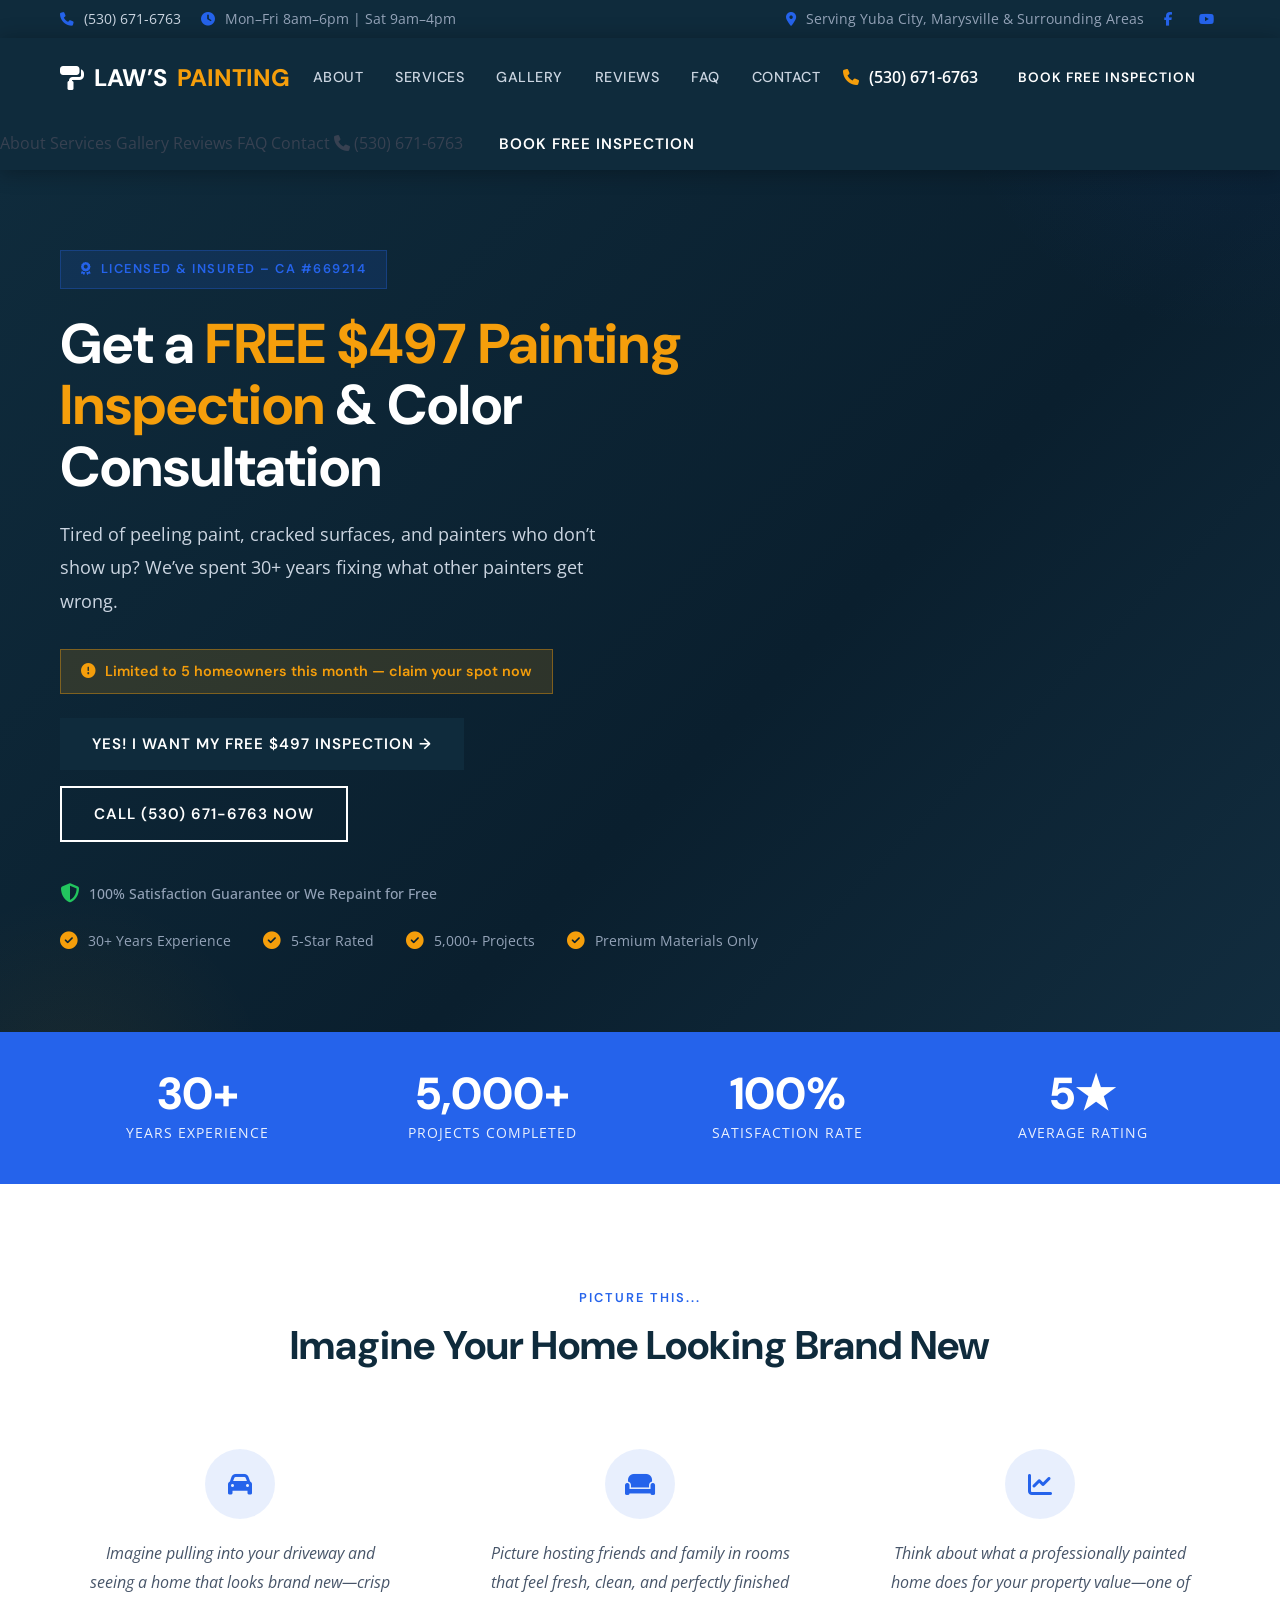
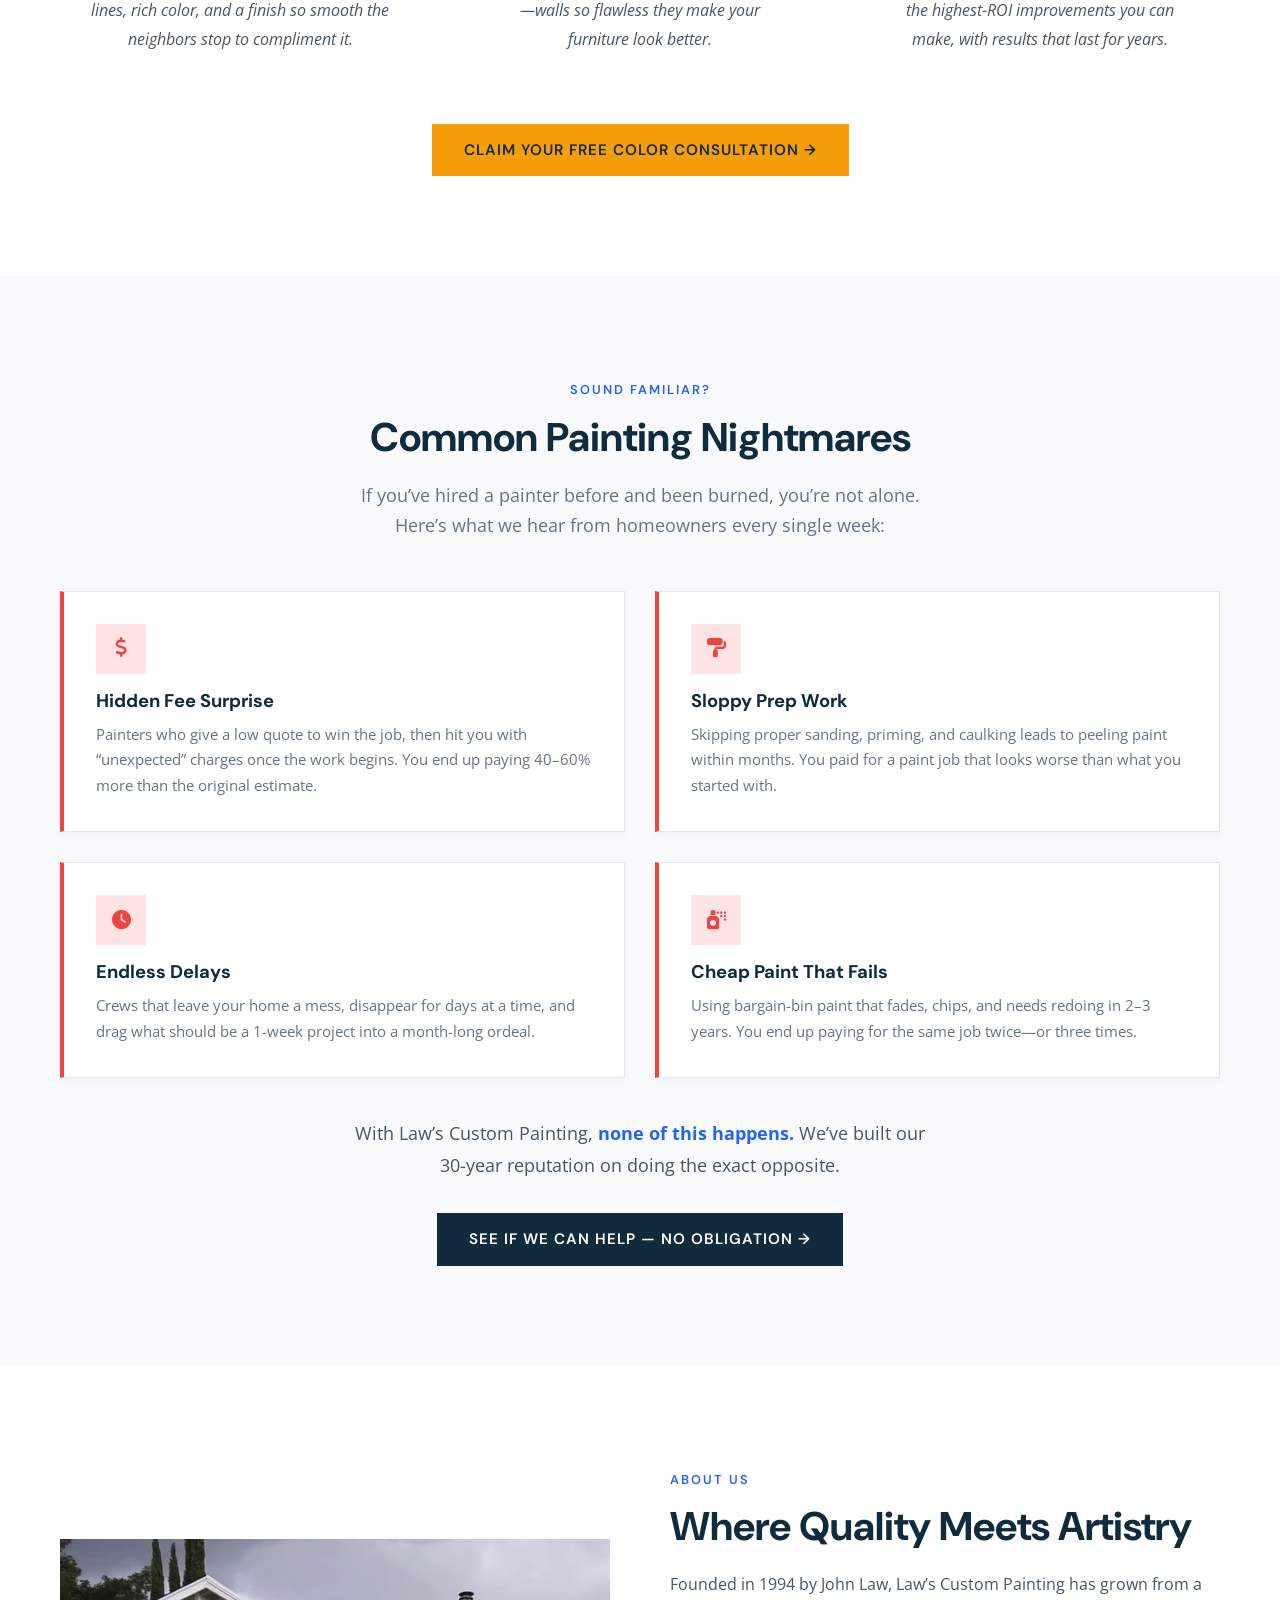
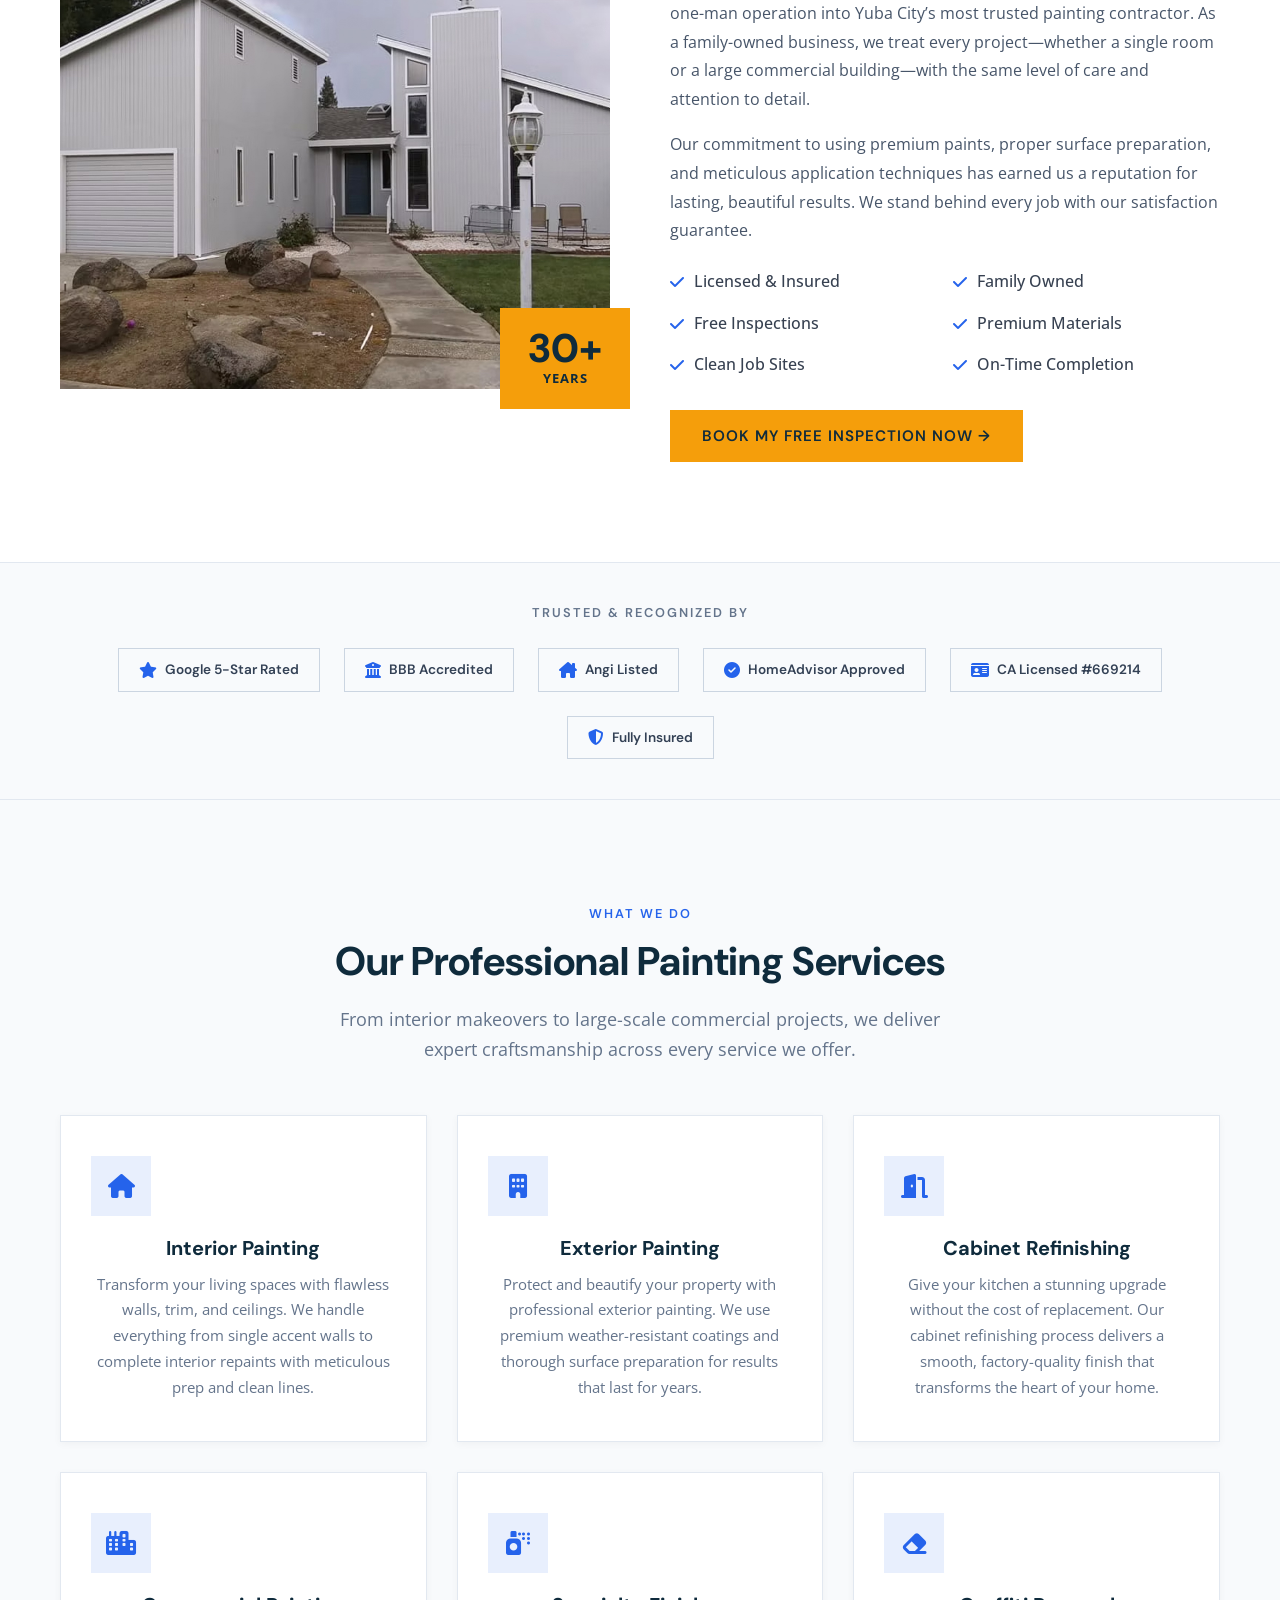
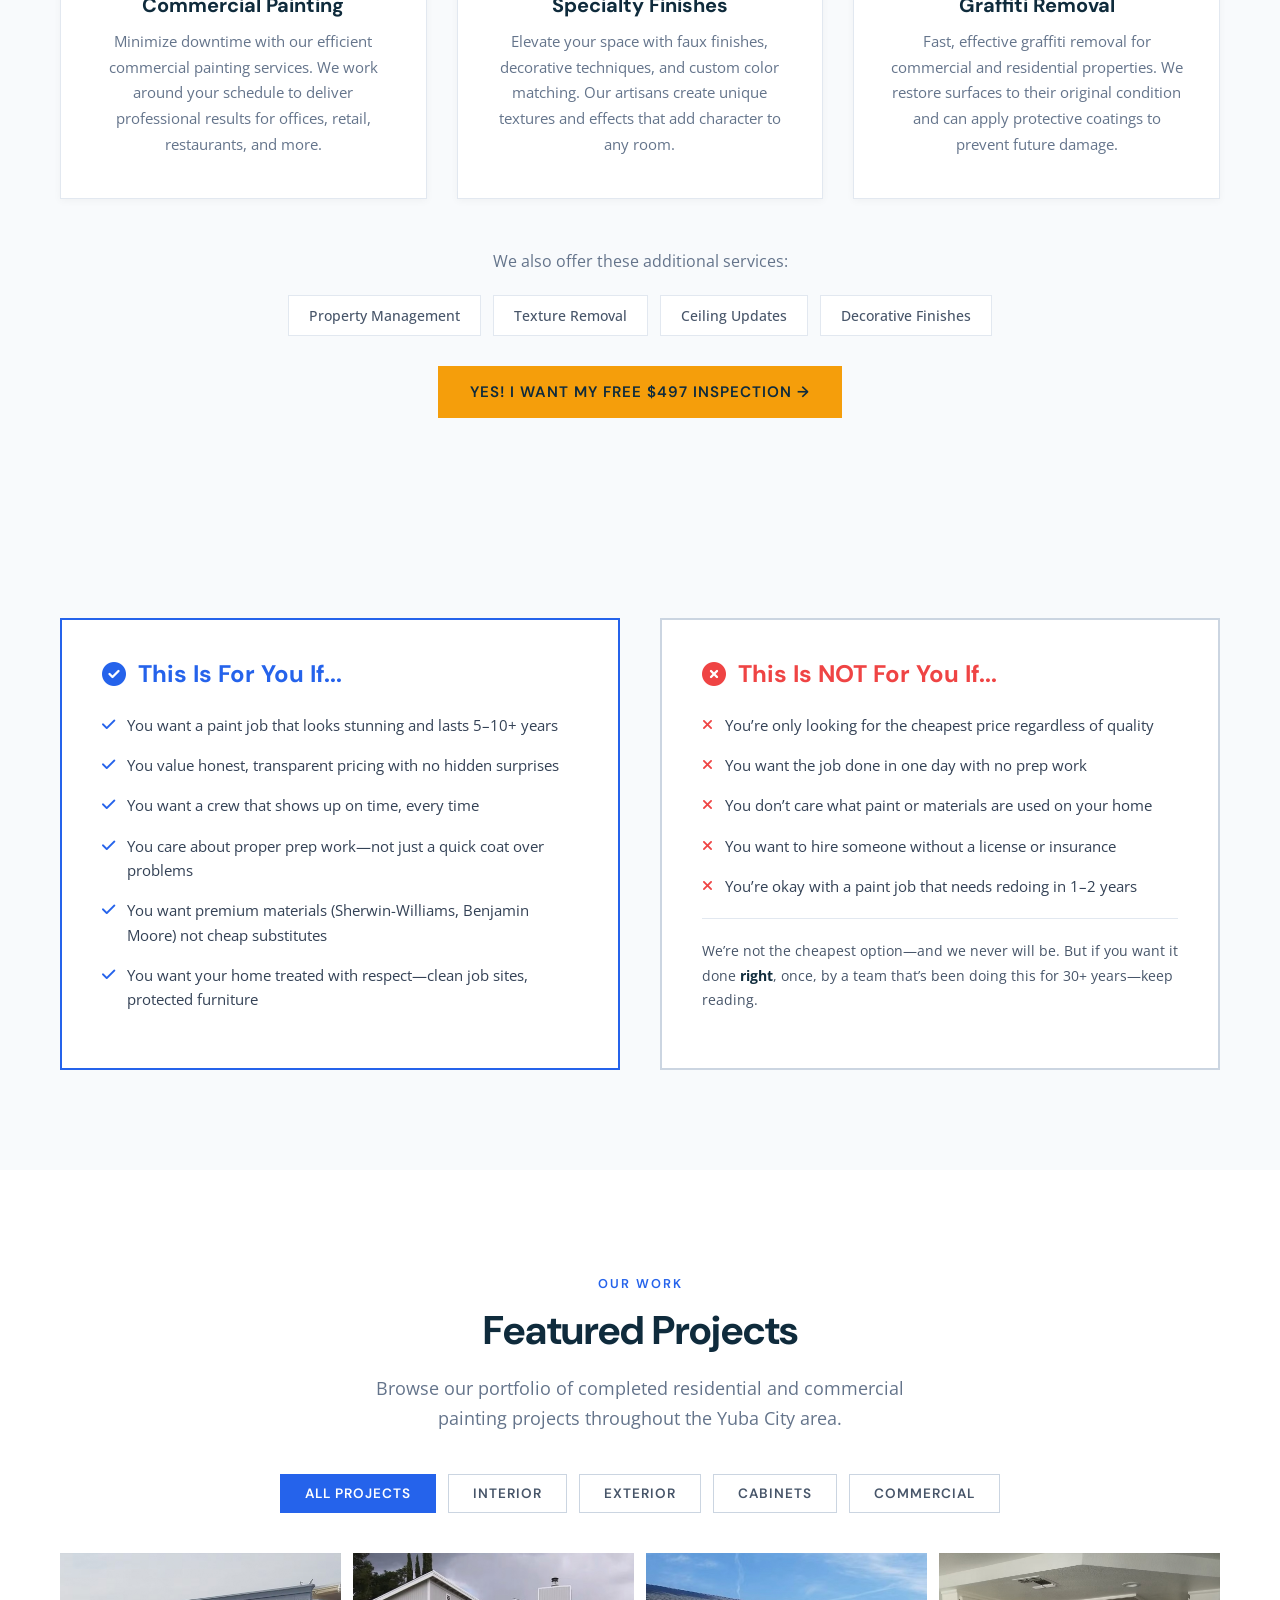
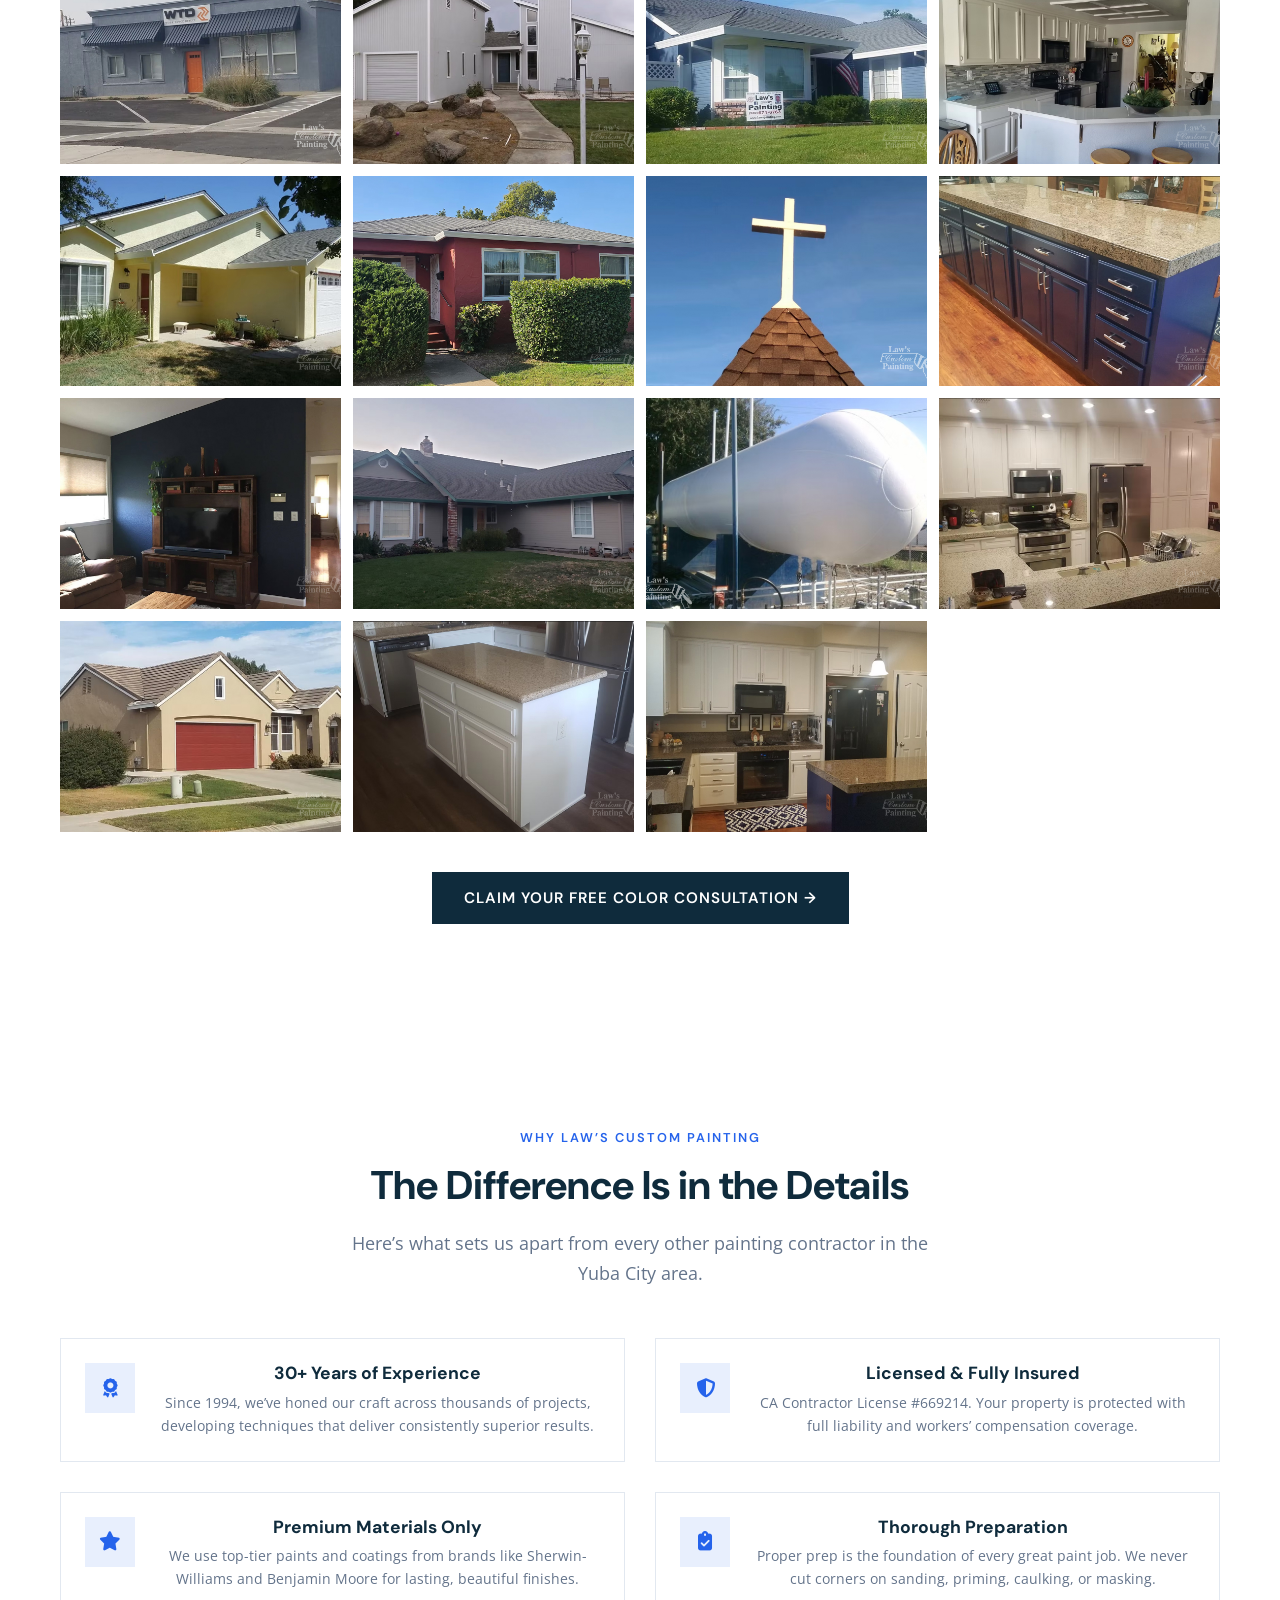
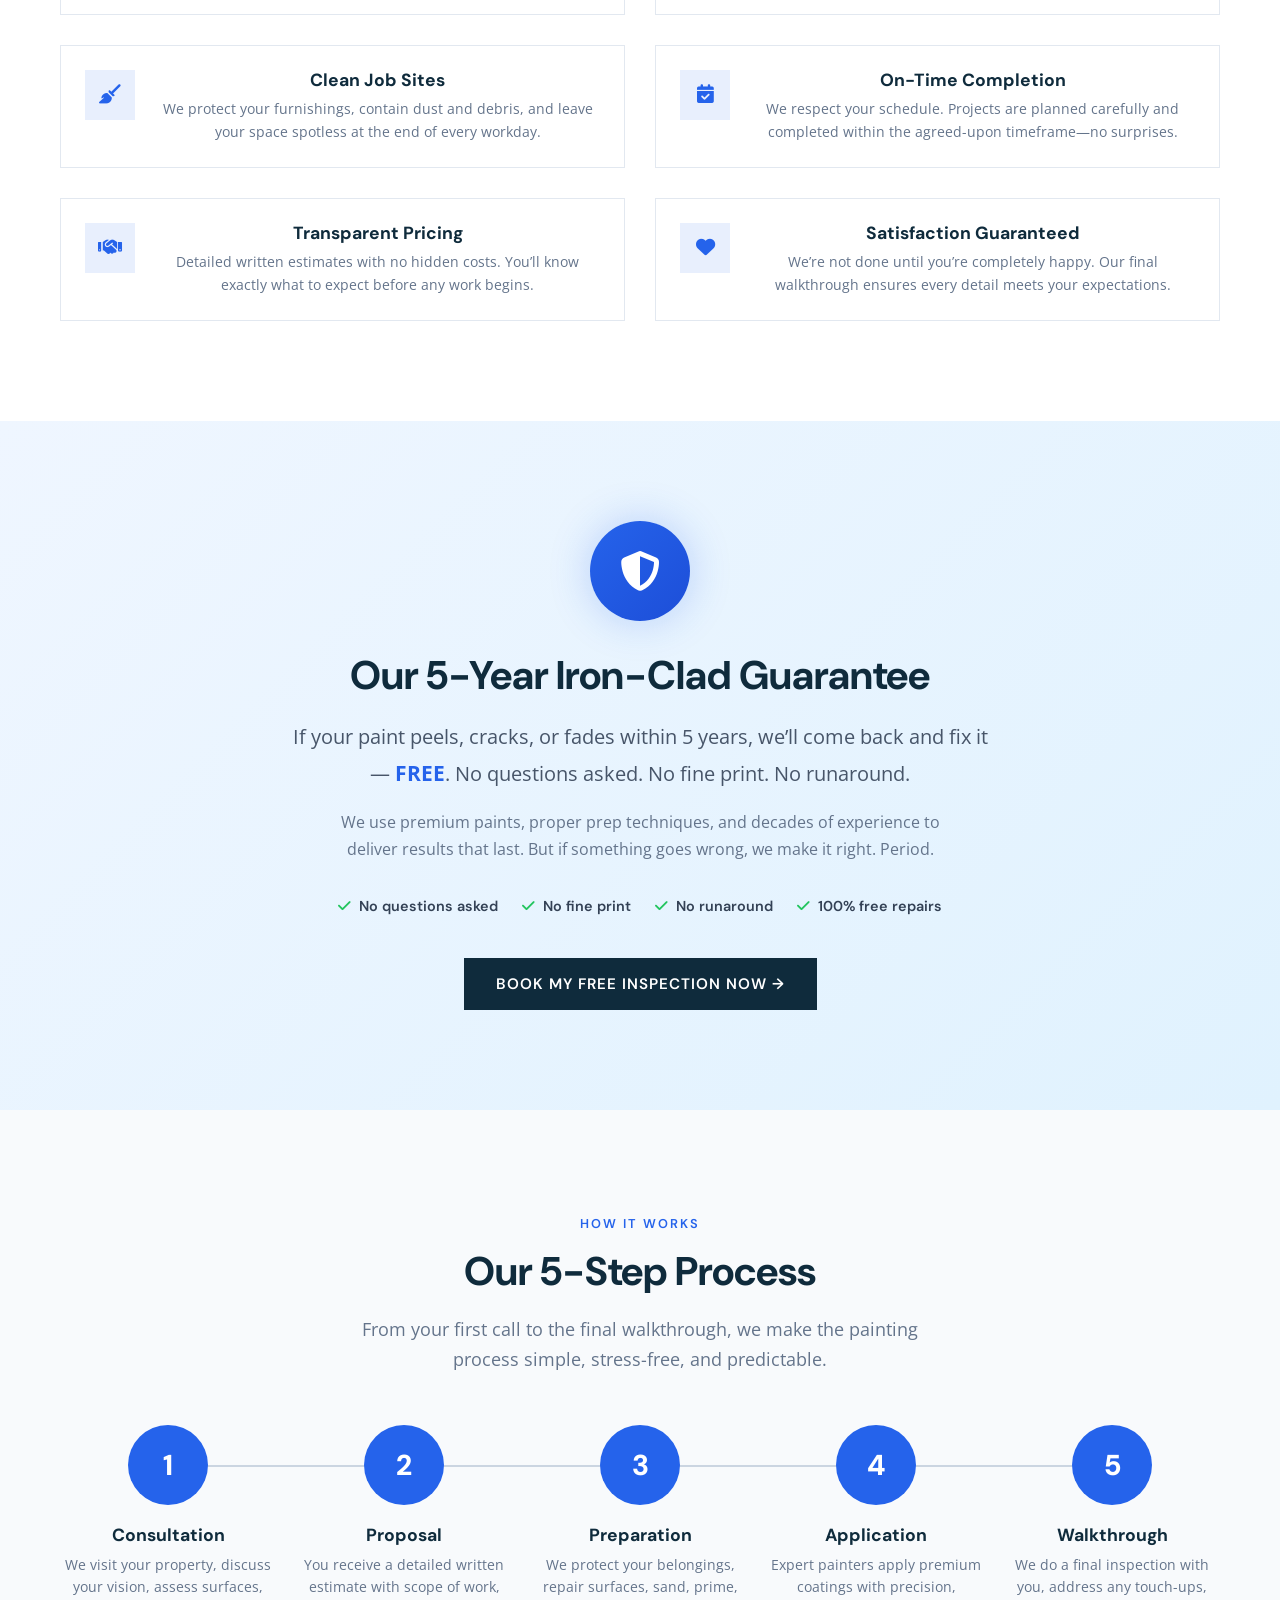
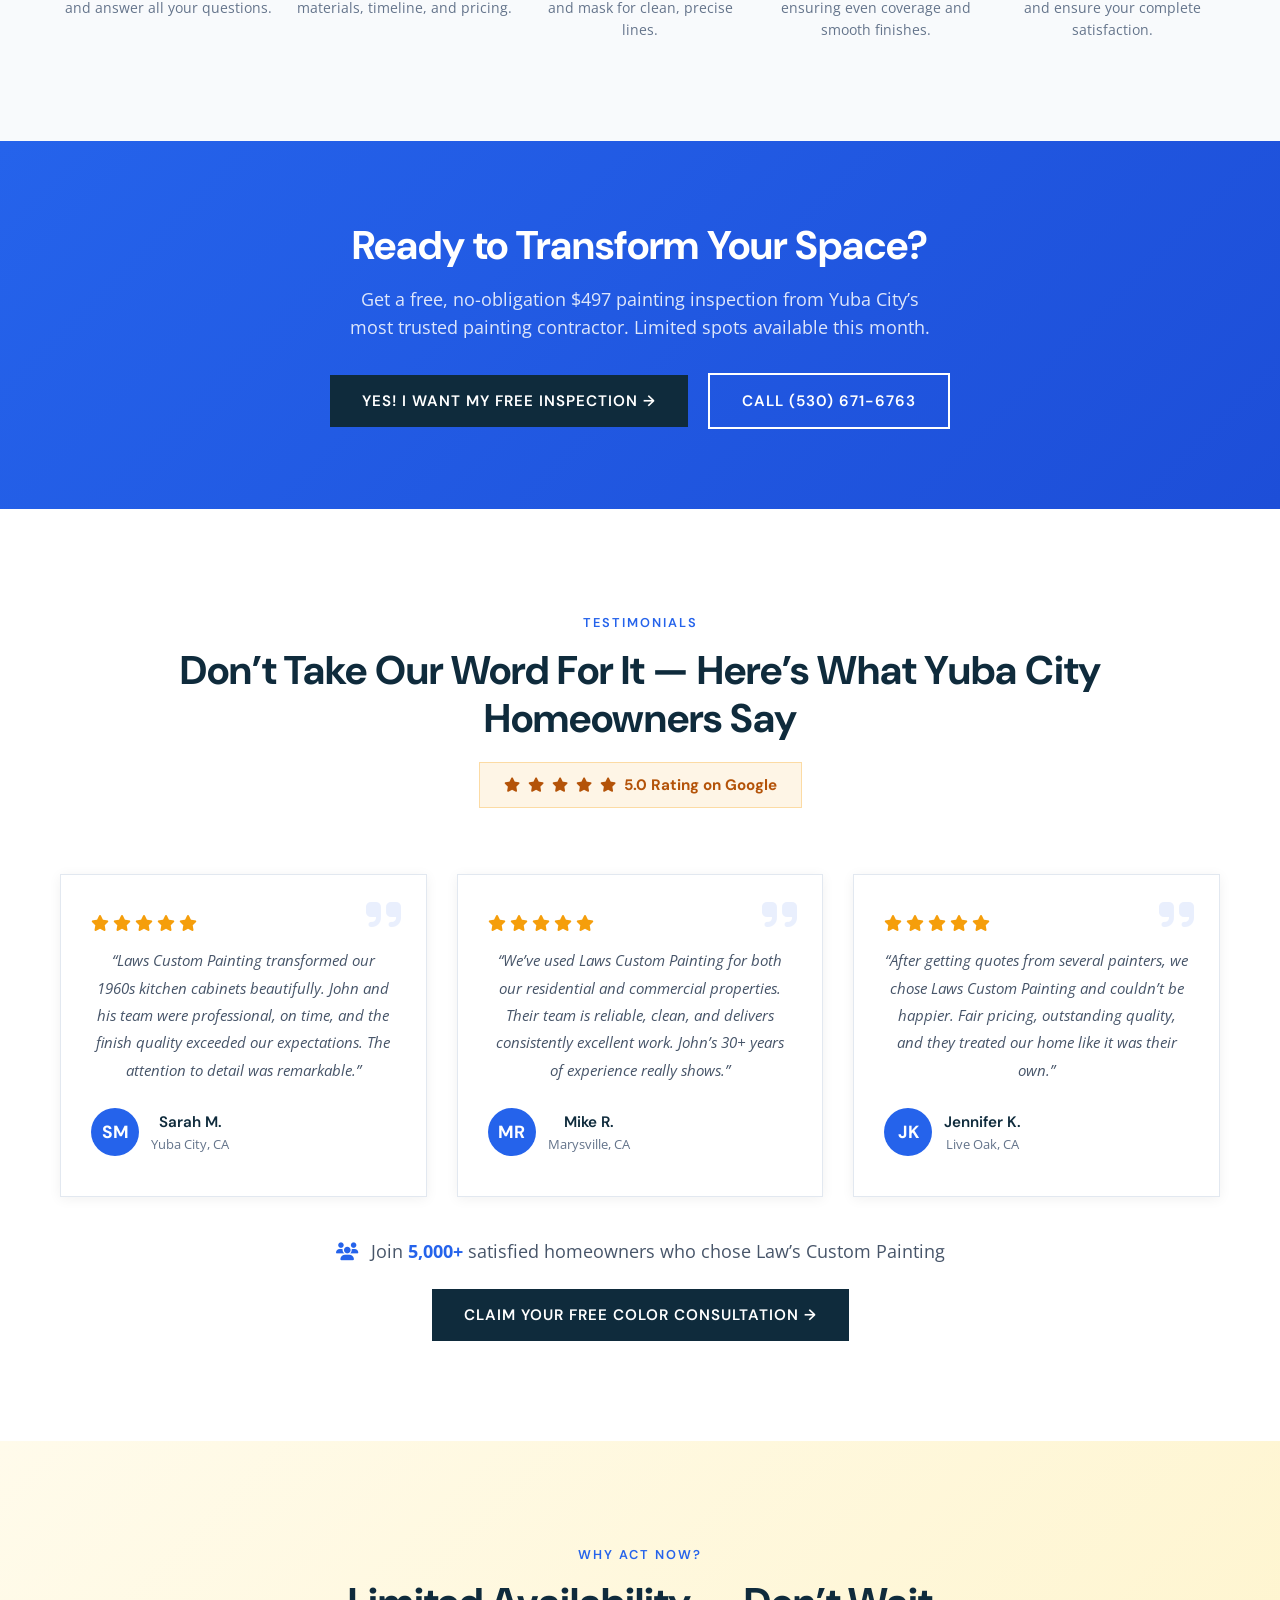
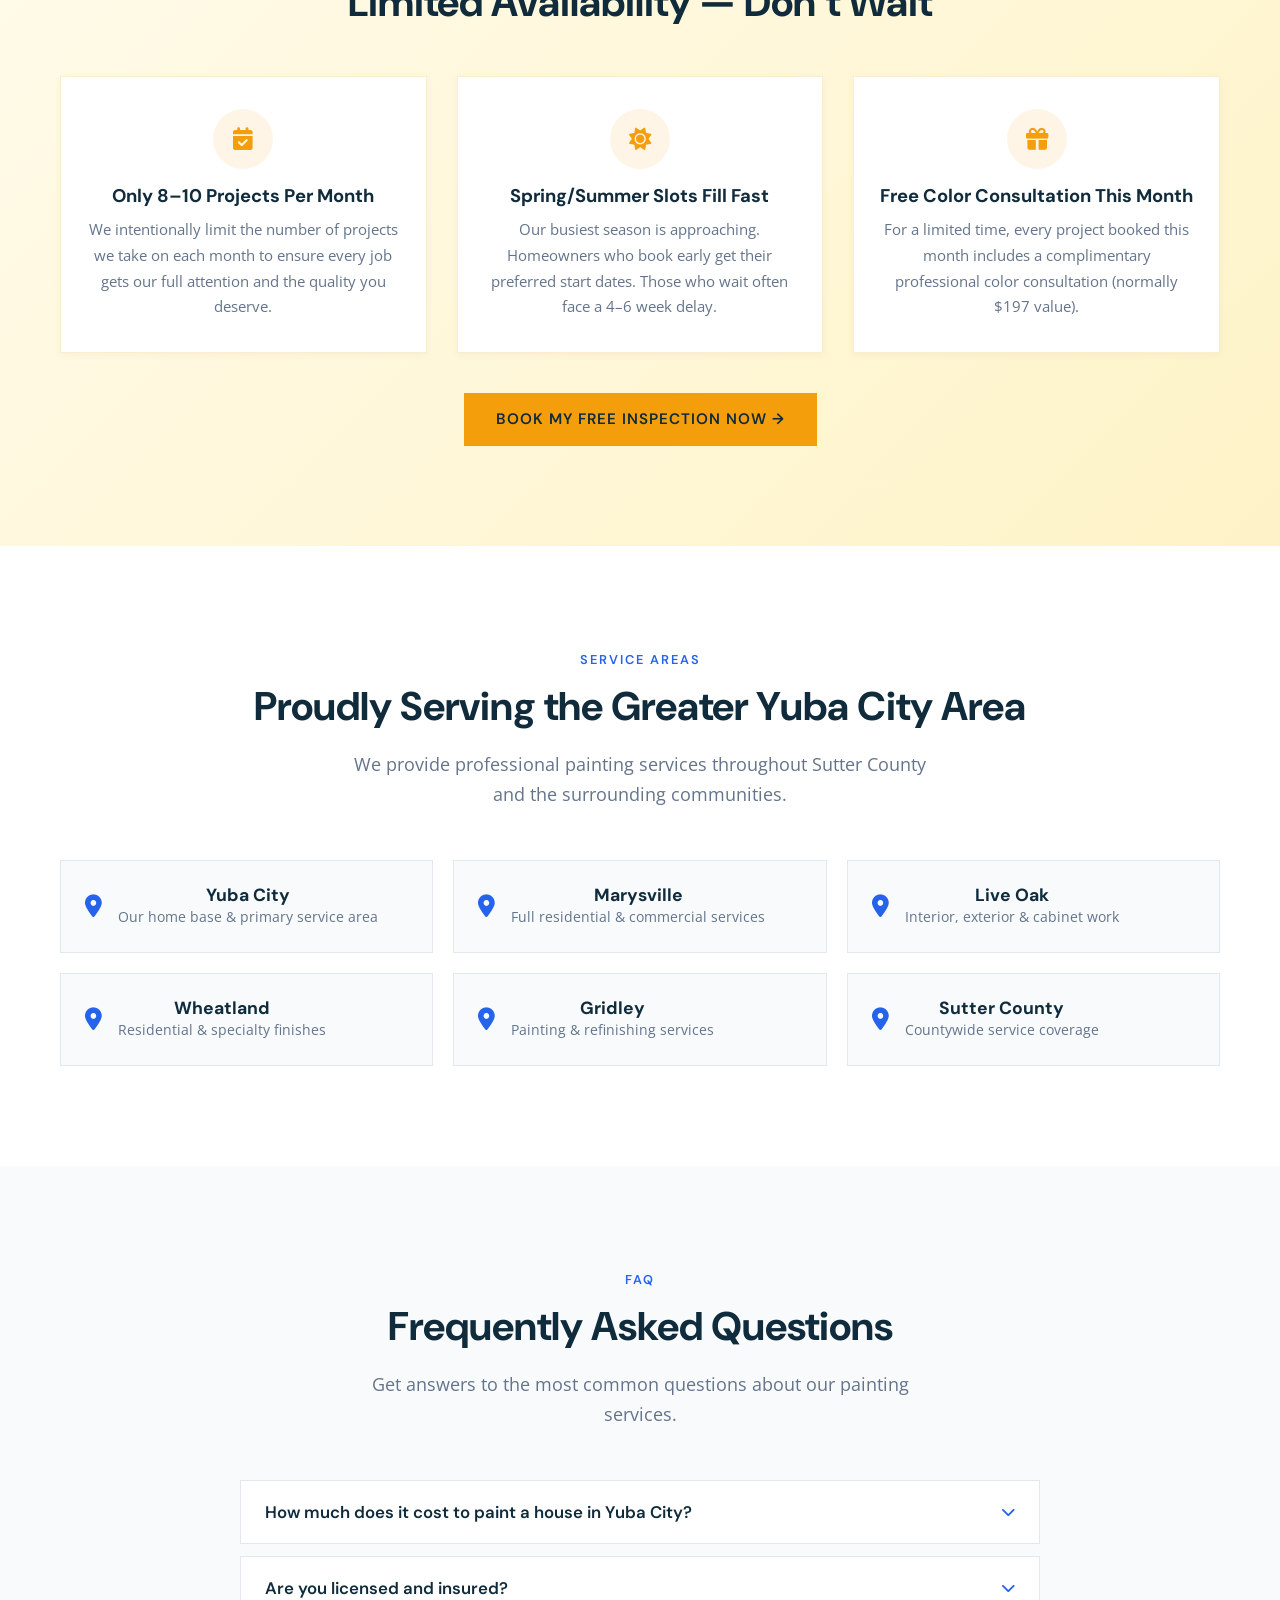
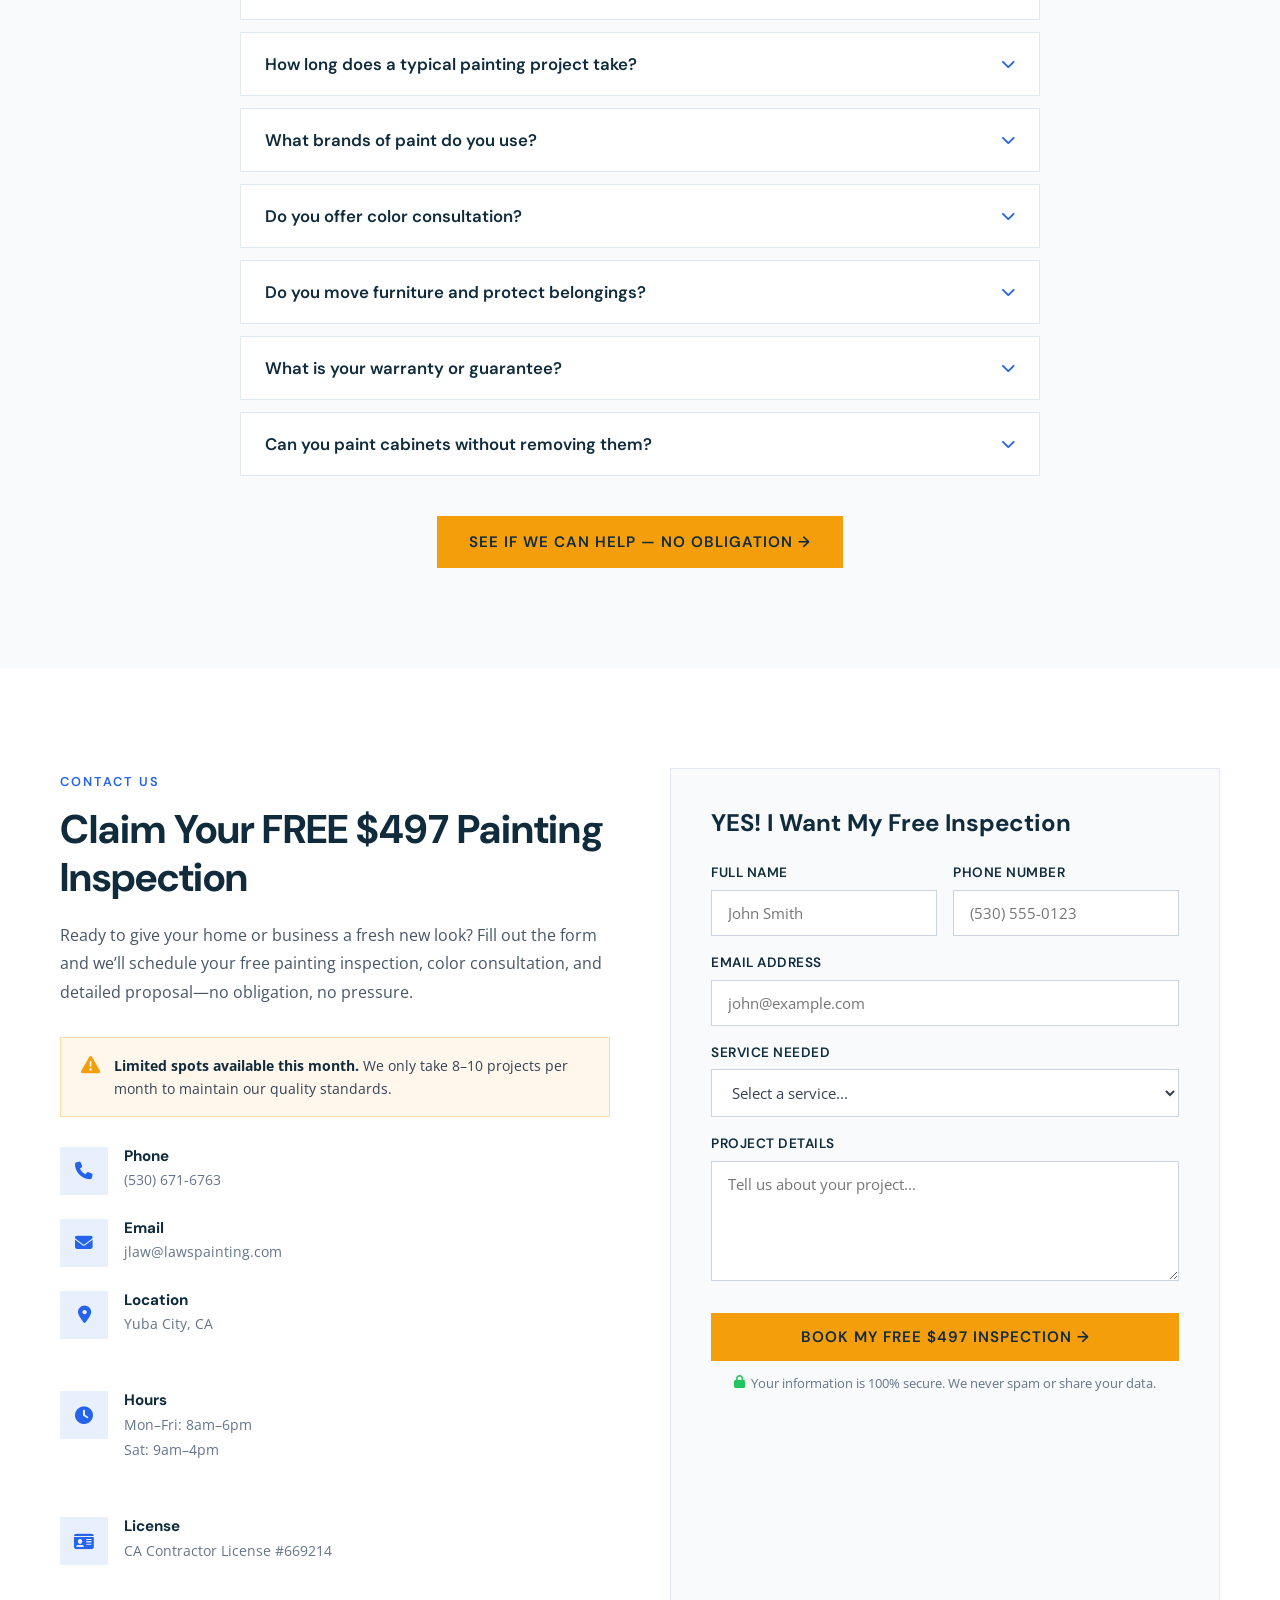
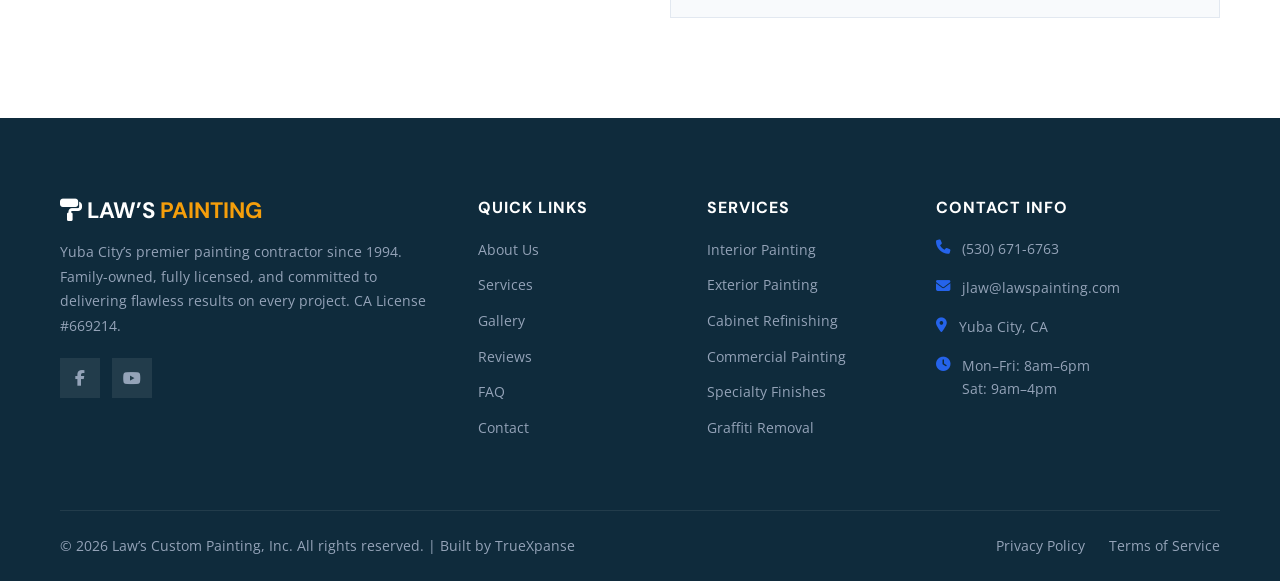
==== commit 62787f12: "Lighten design: 80% white backgrounds, premium clean feel White/light backgrounds for most sections," ====
--- a/index.html
+++ b/index.html
@@ -280,9 +280,9 @@
   <!-- ============ PAINTING NIGHTMARES (Sabri Suby Phase 3: Agitate) ============ -->
   <section class="nightmares">
     <div class="container text-center">
-      <span class="section-tag section-tag--light">Sound Familiar?</span>
+      <span class="section-tag">Sound Familiar?</span>
       <h2 class="section-heading">Common Painting Nightmares</h2>
-      <p class="section-subheading section-subheading--light">If you&#8217;ve hired a painter before and been burned, you&#8217;re not alone. Here&#8217;s what we hear from homeowners every single week:</p>
+      <p class="section-subheading">If you&#8217;ve hired a painter before and been burned, you&#8217;re not alone. Here&#8217;s what we hear from homeowners every single week:</p>
       <div class="nightmares__grid">
         <div class="nightmares__item">
           <div class="nightmares__icon"><i class="fas fa-dollar-sign"></i></div>
@@ -457,9 +457,9 @@
   <!-- ============ GALLERY ============ -->
   <section class="gallery" id="gallery">
     <div class="container text-center">
-      <span class="section-tag section-tag--light">Our Work</span>
+      <span class="section-tag">Our Work</span>
       <h2 class="section-heading">Featured Projects</h2>
-      <p class="section-subheading section-subheading--light">Browse our portfolio of completed residential and commercial painting projects throughout the Yuba City area.</p>
+      <p class="section-subheading">Browse our portfolio of completed residential and commercial painting projects throughout the Yuba City area.</p>
 
       <div class="gallery__filters">
         <button class="gallery__filter-btn active" data-filter="all">All Projects</button>
@@ -675,7 +675,7 @@
   <!-- ============ TESTIMONIALS (Social Proof Stacking) ============ -->
   <section class="testimonials" id="testimonials">
     <div class="container text-center">
-      <span class="section-tag section-tag--light">Testimonials</span>
+      <span class="section-tag">Testimonials</span>
       <h2 class="section-heading">Don&#8217;t Take Our Word For It &#8212; Here&#8217;s What Yuba City Homeowners Say</h2>
 
       <div class="testimonials__google-badge">
--- a/css/styles.css
+++ b/css/styles.css
@@ -7,11 +7,11 @@
 
 /* ---- CSS Variables ---- */
 :root {
-  --primary-dark: #1a2332;
-  --primary-accent: #3b82f6;
+  --primary-dark: #0f2b3c;
+  --primary-accent: #2563eb;
   --secondary-accent: #f59e0b;
   --text-light: #e2e8f0;
-  --text-dark: #1e293b;
+  --text-dark: #374151;
   --bg-light: #f8fafc;
   --white: #ffffff;
   --gray-100: #f1f5f9;
@@ -22,7 +22,7 @@
   --gray-600: #475569;
   --gray-700: #334155;
   --gray-800: #1e293b;
-  --gray-900: #0f172a;
+  --gray-900: #0f2b3c;
   --font-heading: 'DM Sans', sans-serif;
   --font-body: 'Open Sans', sans-serif;
   --transition: all 0.3s ease;
@@ -94,25 +94,25 @@
 }
 
 .btn-primary {
-  background: var(--primary-accent);
-  color: var(--white);
+  background: var(--secondary-accent);
+  color: var(--primary-dark);
 }
 
 .btn-primary:hover {
-  background: #2563eb;
-  transform: translateY(-2px);
-  box-shadow: 0 4px 20px rgba(59, 130, 246, 0.4);
-}
-
-.btn-secondary {
-  background: var(--secondary-accent);
-  color: var(--primary-dark);
-}
-
-.btn-secondary:hover {
   background: #d97706;
   transform: translateY(-2px);
   box-shadow: 0 4px 20px rgba(245, 158, 11, 0.4);
+}
+
+.btn-secondary {
+  background: var(--primary-dark);
+  color: var(--white);
+}
+
+.btn-secondary:hover {
+  background: #1a3d52;
+  transform: translateY(-2px);
+  box-shadow: 0 4px 20px rgba(15, 43, 60, 0.4);
 }
 
 .btn-outline {
@@ -155,6 +155,7 @@
 .section-heading {
   font-size: 2.5rem;
   margin-bottom: 20px;
+  color: var(--primary-dark);
 }
 
 .section-subheading {
@@ -165,7 +166,7 @@
 }
 
 .section-subheading--light {
-  color: var(--gray-300);
+  color: rgba(255, 255, 255, 0.7);
 }
 
 .text-center {
@@ -340,7 +341,7 @@
    HERO
    ============================================ */
 .hero {
-  background: linear-gradient(135deg, var(--primary-dark) 0%, #0f1923 100%);
+  background: linear-gradient(135deg, var(--primary-dark) 0%, #0a1f2e 60%, #122d3f 100%);
   min-height: 600px;
   display: flex;
   align-items: center;
@@ -356,7 +357,7 @@
   right: -20%;
   width: 600px;
   height: 600px;
-  background: radial-gradient(circle, rgba(59, 130, 246, 0.08) 0%, transparent 70%);
+  background: radial-gradient(circle, rgba(37, 99, 235, 0.08) 0%, transparent 70%);
   border-radius: 50%;
 }
 
@@ -384,8 +385,8 @@
   display: inline-flex;
   align-items: center;
   gap: 8px;
-  background: rgba(59, 130, 246, 0.15);
-  border: 1px solid rgba(59, 130, 246, 0.3);
+  background: rgba(37, 99, 235, 0.15);
+  border: 1px solid rgba(37, 99, 235, 0.3);
   padding: 8px 20px;
   font-family: var(--font-heading);
   font-size: 0.8rem;
@@ -579,6 +580,7 @@
   position: relative;
   overflow: hidden;
   border: 1px solid var(--gray-200);
+  box-shadow: 0 2px 8px rgba(0, 0, 0, 0.04);
 }
 
 .service-card::before {
@@ -605,7 +607,7 @@
 .service-card__icon {
   width: 60px;
   height: 60px;
-  background: rgba(59, 130, 246, 0.1);
+  background: rgba(37, 99, 235, 0.1);
   display: flex;
   align-items: center;
   justify-content: center;
@@ -658,11 +660,11 @@
    ============================================ */
 .gallery {
   padding: 100px 0;
-  background: var(--primary-dark);
+  background: var(--white);
 }
 
 .gallery .section-heading {
-  color: var(--white);
+  color: var(--primary-dark);
 }
 
 .gallery__filters {
@@ -676,8 +678,8 @@
 .gallery__filter-btn {
   padding: 10px 24px;
   background: transparent;
-  border: 1px solid var(--gray-600);
-  color: var(--gray-400);
+  border: 1px solid var(--gray-300);
+  color: var(--gray-600);
   font-family: var(--font-heading);
   font-size: 0.85rem;
   font-weight: 600;
@@ -723,7 +725,7 @@
   content: '';
   position: absolute;
   inset: 0;
-  background: linear-gradient(to top, rgba(26, 35, 50, 0.7) 0%, transparent 60%);
+  background: linear-gradient(to top, rgba(15, 43, 60, 0.7) 0%, transparent 60%);
   opacity: 0;
   transition: var(--transition);
 }
@@ -782,14 +784,14 @@
 
 .why-us__item:hover {
   border-color: var(--primary-accent);
-  box-shadow: 0 4px 20px rgba(59, 130, 246, 0.08);
+  box-shadow: 0 4px 20px rgba(37, 99, 235, 0.08);
 }
 
 .why-us__icon {
   flex-shrink: 0;
   width: 50px;
   height: 50px;
-  background: rgba(59, 130, 246, 0.1);
+  background: rgba(37, 99, 235, 0.1);
   display: flex;
   align-items: center;
   justify-content: center;
@@ -877,11 +879,11 @@
    ============================================ */
 .testimonials {
   padding: 100px 0;
-  background: var(--primary-dark);
+  background: var(--white);
 }
 
 .testimonials .section-heading {
-  color: var(--white);
+  color: var(--primary-dark);
 }
 
 .testimonials__grid {
@@ -892,10 +894,11 @@
 }
 
 .testimonial-card {
-  background: rgba(255, 255, 255, 0.05);
-  border: 1px solid rgba(255, 255, 255, 0.1);
+  background: var(--white);
+  border: 1px solid var(--gray-200);
   padding: 40px 30px;
   position: relative;
+  box-shadow: 0 2px 12px rgba(0, 0, 0, 0.06);
 }
 
 .testimonial-card__stars {
@@ -907,7 +910,7 @@
 }
 
 .testimonial-card__quote {
-  color: var(--gray-300);
+  color: var(--gray-600);
   font-size: 0.95rem;
   line-height: 1.8;
   margin-bottom: 24px;
@@ -935,7 +938,7 @@
 }
 
 .testimonial-card__name {
-  color: var(--white);
+  color: var(--primary-dark);
   font-family: var(--font-heading);
   font-weight: 600;
   font-size: 0.95rem;
@@ -951,7 +954,7 @@
   top: 20px;
   right: 24px;
   font-size: 2.5rem;
-  color: rgba(59, 130, 246, 0.15);
+  color: rgba(37, 99, 235, 0.1);
 }
 
 /* ============================================
@@ -1101,7 +1104,7 @@
   width: 48px;
   height: 48px;
   flex-shrink: 0;
-  background: rgba(59, 130, 246, 0.1);
+  background: rgba(37, 99, 235, 0.1);
   display: flex;
   align-items: center;
   justify-content: center;
@@ -1175,7 +1178,7 @@
 .form-group textarea:focus {
   outline: none;
   border-color: var(--primary-accent);
-  box-shadow: 0 0 0 3px rgba(59, 130, 246, 0.1);
+  box-shadow: 0 0 0 3px rgba(37, 99, 235, 0.1);
 }
 
 .form-group textarea {
@@ -1521,7 +1524,7 @@
 .dream-outcome__icon {
   width: 70px;
   height: 70px;
-  background: rgba(59, 130, 246, 0.1);
+  background: rgba(37, 99, 235, 0.1);
   display: flex;
   align-items: center;
   justify-content: center;
@@ -1546,11 +1549,11 @@
    ============================================ */
 .nightmares {
   padding: 100px 0;
-  background: var(--primary-dark);
+  background: var(--bg-light);
 }
 
 .nightmares .section-heading {
-  color: var(--white);
+  color: var(--primary-dark);
 }
 
 .nightmares__grid {
@@ -1561,10 +1564,12 @@
 }
 
 .nightmares__item {
-  background: rgba(255, 255, 255, 0.05);
-  border: 1px solid rgba(255, 255, 255, 0.1);
+  background: var(--white);
+  border: 1px solid var(--gray-200);
+  border-left: 4px solid #ef4444;
   padding: 32px;
   text-align: left;
+  box-shadow: 0 2px 8px rgba(0, 0, 0, 0.04);
 }
 
 .nightmares__icon {
@@ -1584,18 +1589,18 @@
 
 .nightmares__item h3 {
   font-size: 1.15rem;
-  color: var(--white);
+  color: var(--primary-dark);
   margin-bottom: 10px;
 }
 
 .nightmares__item p {
-  color: var(--gray-400);
+  color: var(--gray-500);
   font-size: 0.95rem;
   line-height: 1.7;
 }
 
 .nightmares__closer {
-  color: var(--gray-300);
+  color: var(--gray-600);
   font-size: 1.1rem;
   max-width: 600px;
   margin: 0 auto 32px;
@@ -1603,7 +1608,7 @@
 }
 
 .nightmares__closer strong {
-  color: var(--secondary-accent);
+  color: var(--primary-accent);
 }
 
 /* ============================================
@@ -1752,23 +1757,23 @@
    ============================================ */
 .guarantee {
   padding: 100px 0;
-  background: linear-gradient(135deg, #0f172a 0%, #1e293b 100%);
+  background: linear-gradient(135deg, #eff6ff 0%, #e0f2fe 100%);
 }
 
 .guarantee .section-heading {
-  color: var(--white);
+  color: var(--primary-dark);
 }
 
 .guarantee__badge {
   width: 100px;
   height: 100px;
-  background: linear-gradient(135deg, var(--secondary-accent), #d97706);
+  background: linear-gradient(135deg, var(--primary-accent), #1d4ed8);
   border-radius: 50%;
   display: flex;
   align-items: center;
   justify-content: center;
   margin: 0 auto 30px;
-  box-shadow: 0 0 40px rgba(245, 158, 11, 0.3);
+  box-shadow: 0 0 40px rgba(37, 99, 235, 0.25);
 }
 
 .guarantee__badge i {
@@ -1778,20 +1783,20 @@
 
 .guarantee__text {
   font-size: 1.25rem;
-  color: var(--gray-200);
+  color: var(--gray-600);
   max-width: 700px;
   margin: 0 auto 16px;
   line-height: 1.8;
 }
 
 .guarantee__text strong {
-  color: var(--secondary-accent);
+  color: var(--primary-accent);
   font-size: 1.3rem;
 }
 
 .guarantee__subtext {
   font-size: 1rem;
-  color: var(--gray-400);
+  color: var(--gray-500);
   max-width: 600px;
   margin: 0 auto 32px;
   line-height: 1.7;
@@ -1809,7 +1814,7 @@
   display: flex;
   align-items: center;
   gap: 8px;
-  color: var(--gray-300);
+  color: var(--gray-700);
   font-family: var(--font-heading);
   font-weight: 600;
   font-size: 0.9rem;
@@ -1826,11 +1831,11 @@
   display: inline-flex;
   align-items: center;
   gap: 8px;
-  background: rgba(245, 158, 11, 0.15);
+  background: rgba(245, 158, 11, 0.1);
   border: 1px solid rgba(245, 158, 11, 0.3);
   padding: 10px 24px;
   margin-bottom: 16px;
-  color: var(--secondary-accent);
+  color: #b45309;
   font-family: var(--font-heading);
   font-weight: 700;
   font-size: 0.95rem;
@@ -1842,7 +1847,7 @@
 
 .testimonials__counter {
   margin-top: 40px;
-  color: var(--gray-300);
+  color: var(--gray-600);
   font-size: 1.1rem;
 }
 
@@ -1852,7 +1857,7 @@
 }
 
 .testimonials__counter strong {
-  color: var(--secondary-accent);
+  color: var(--primary-accent);
 }
 
 /* ============================================
@@ -1860,7 +1865,7 @@
    ============================================ */
 .urgency {
   padding: 100px 0;
-  background: var(--white);
+  background: linear-gradient(135deg, #fffbeb 0%, #fef3c7 100%);
 }
 
 .urgency__grid {
@@ -1873,8 +1878,9 @@
 .urgency__item {
   text-align: center;
   padding: 32px 24px;
-  border: 1px solid var(--gray-200);
-  background: var(--bg-light);
+  border: 1px solid rgba(245, 158, 11, 0.2);
+  background: var(--white);
+  box-shadow: 0 2px 8px rgba(0, 0, 0, 0.04);
 }
 
 .urgency__icon {
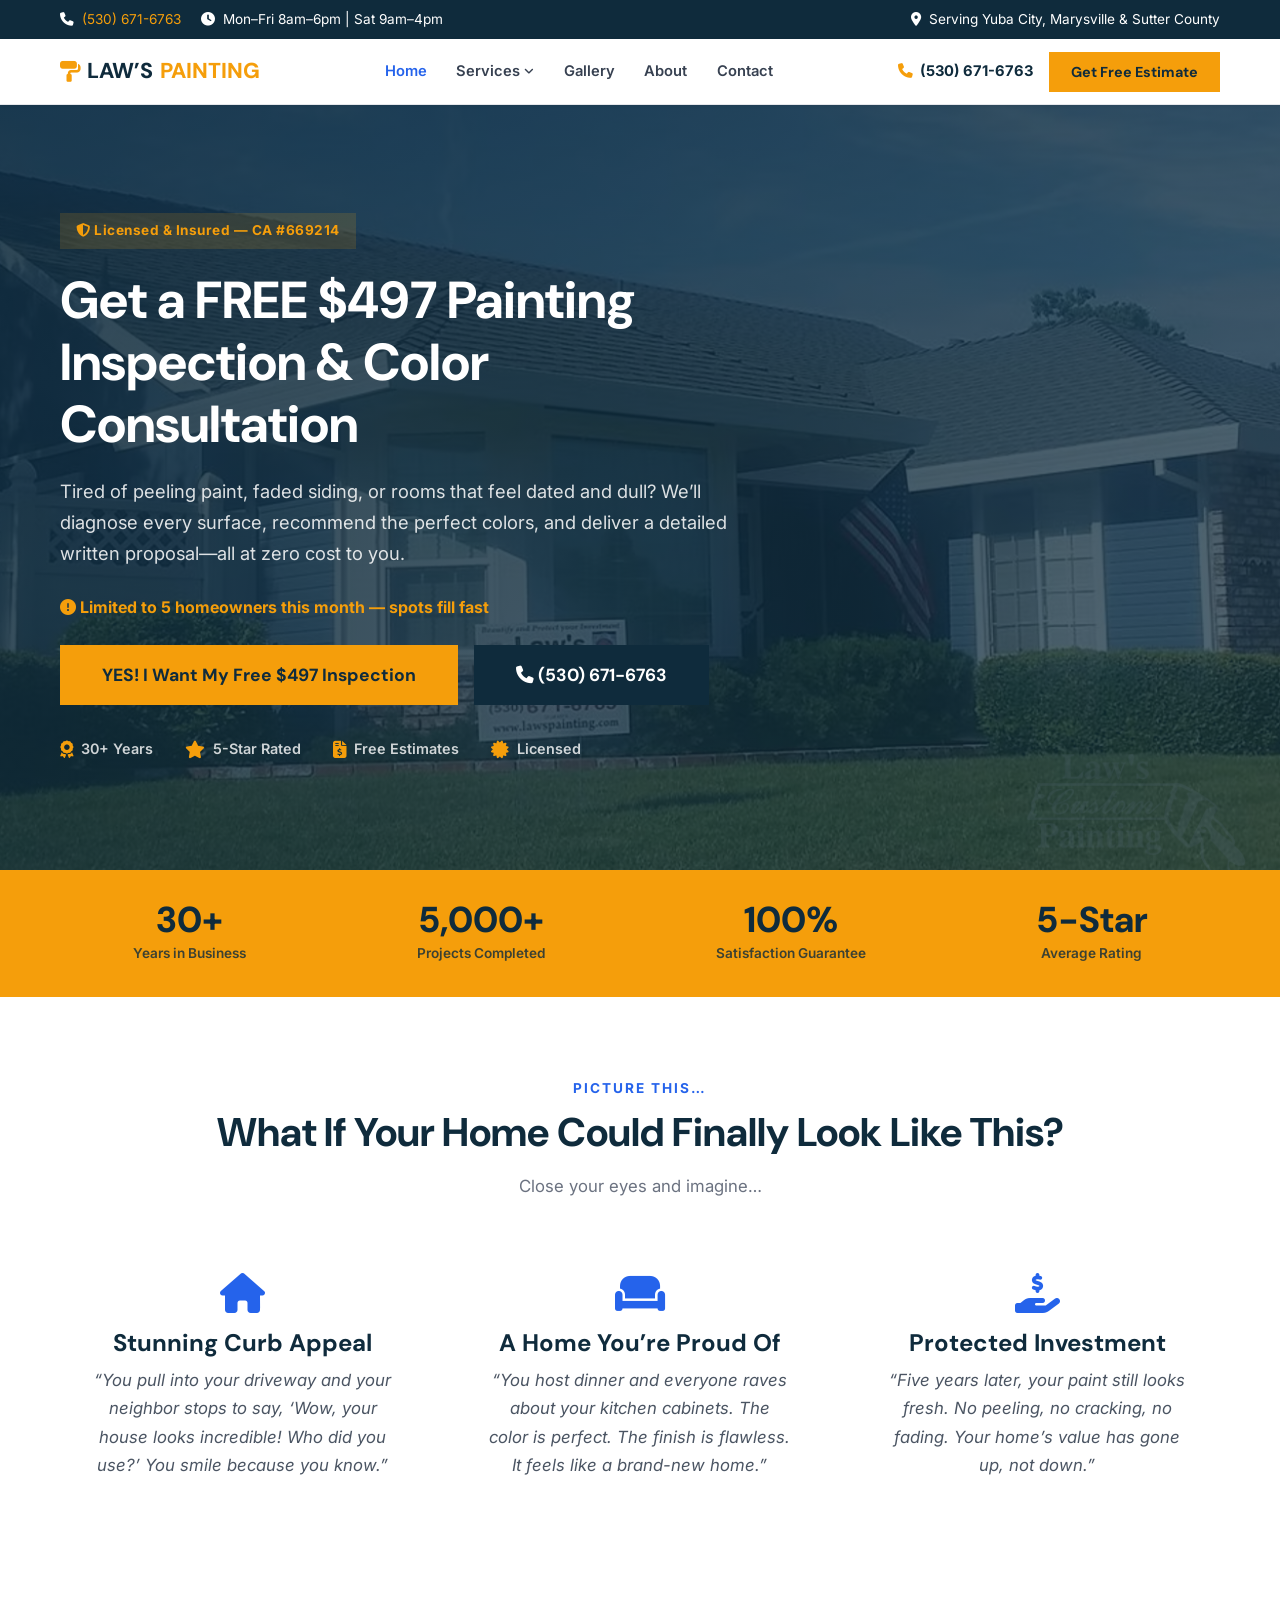
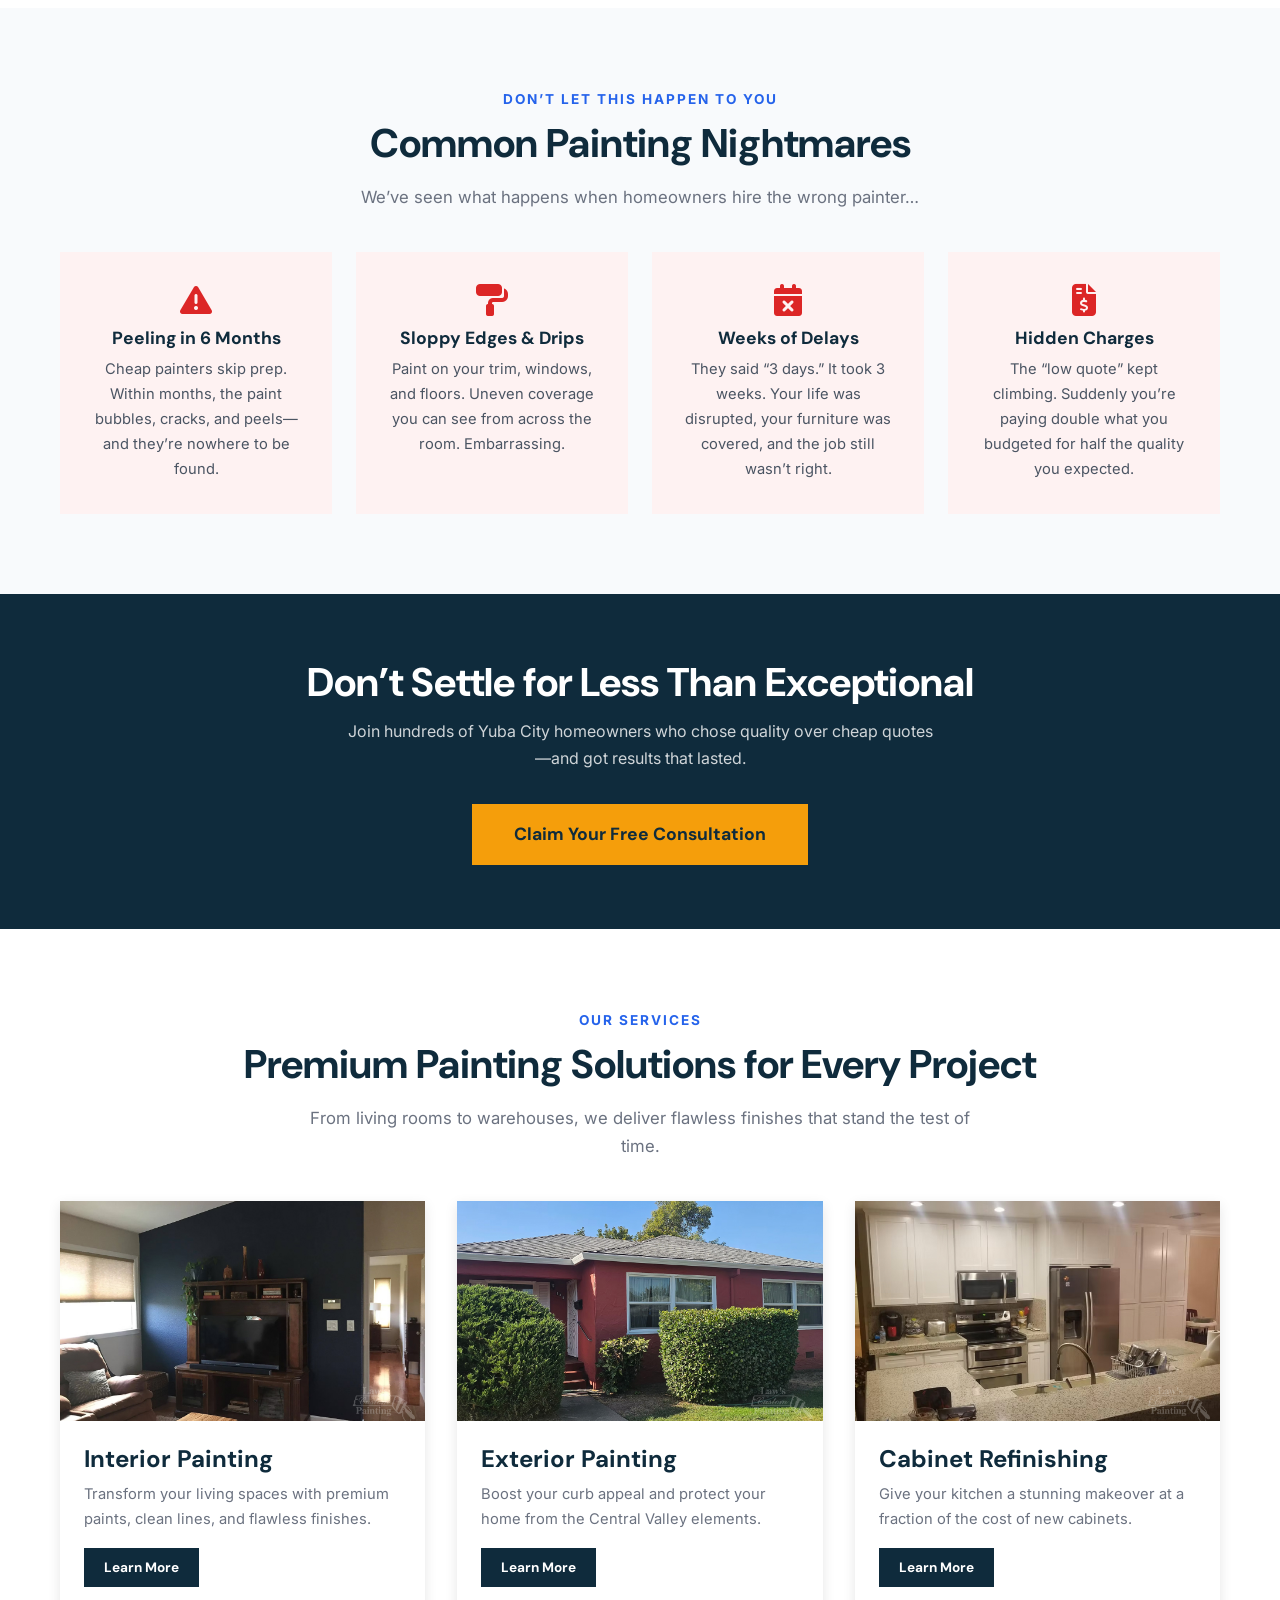
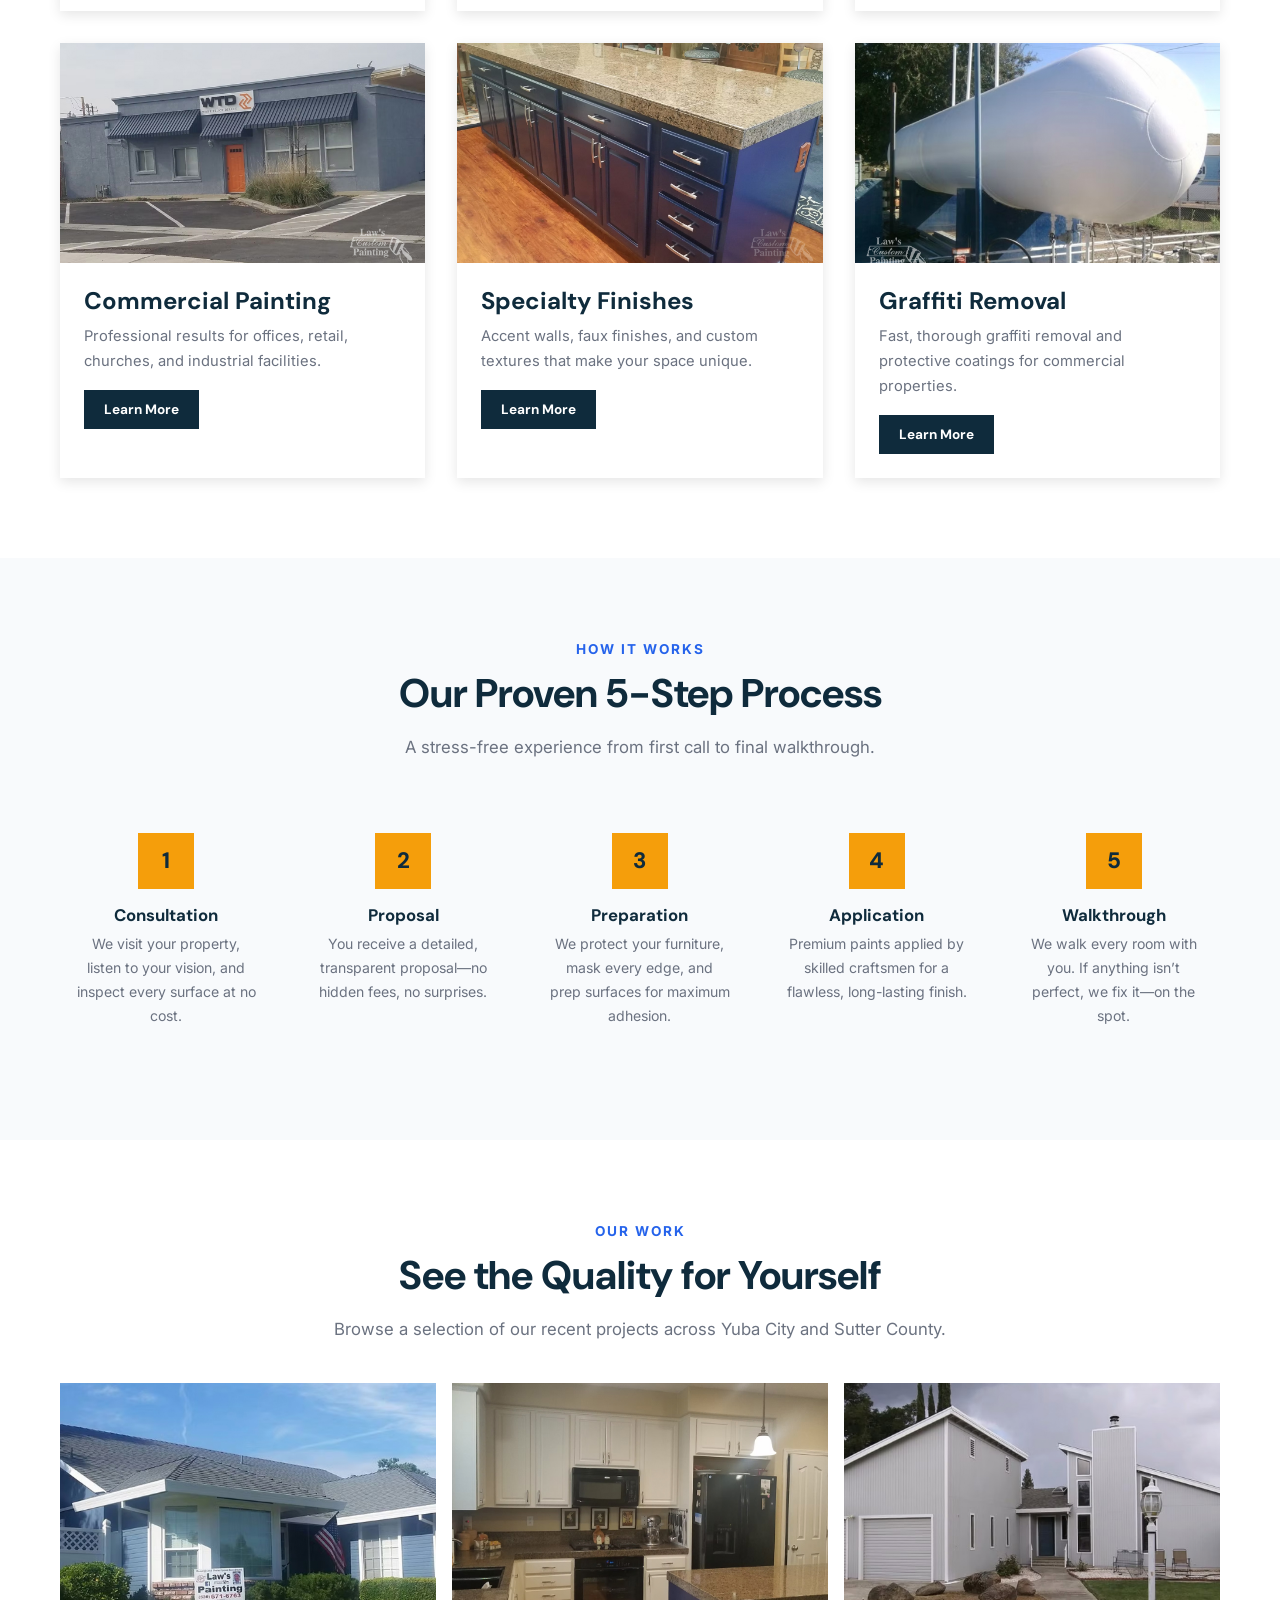
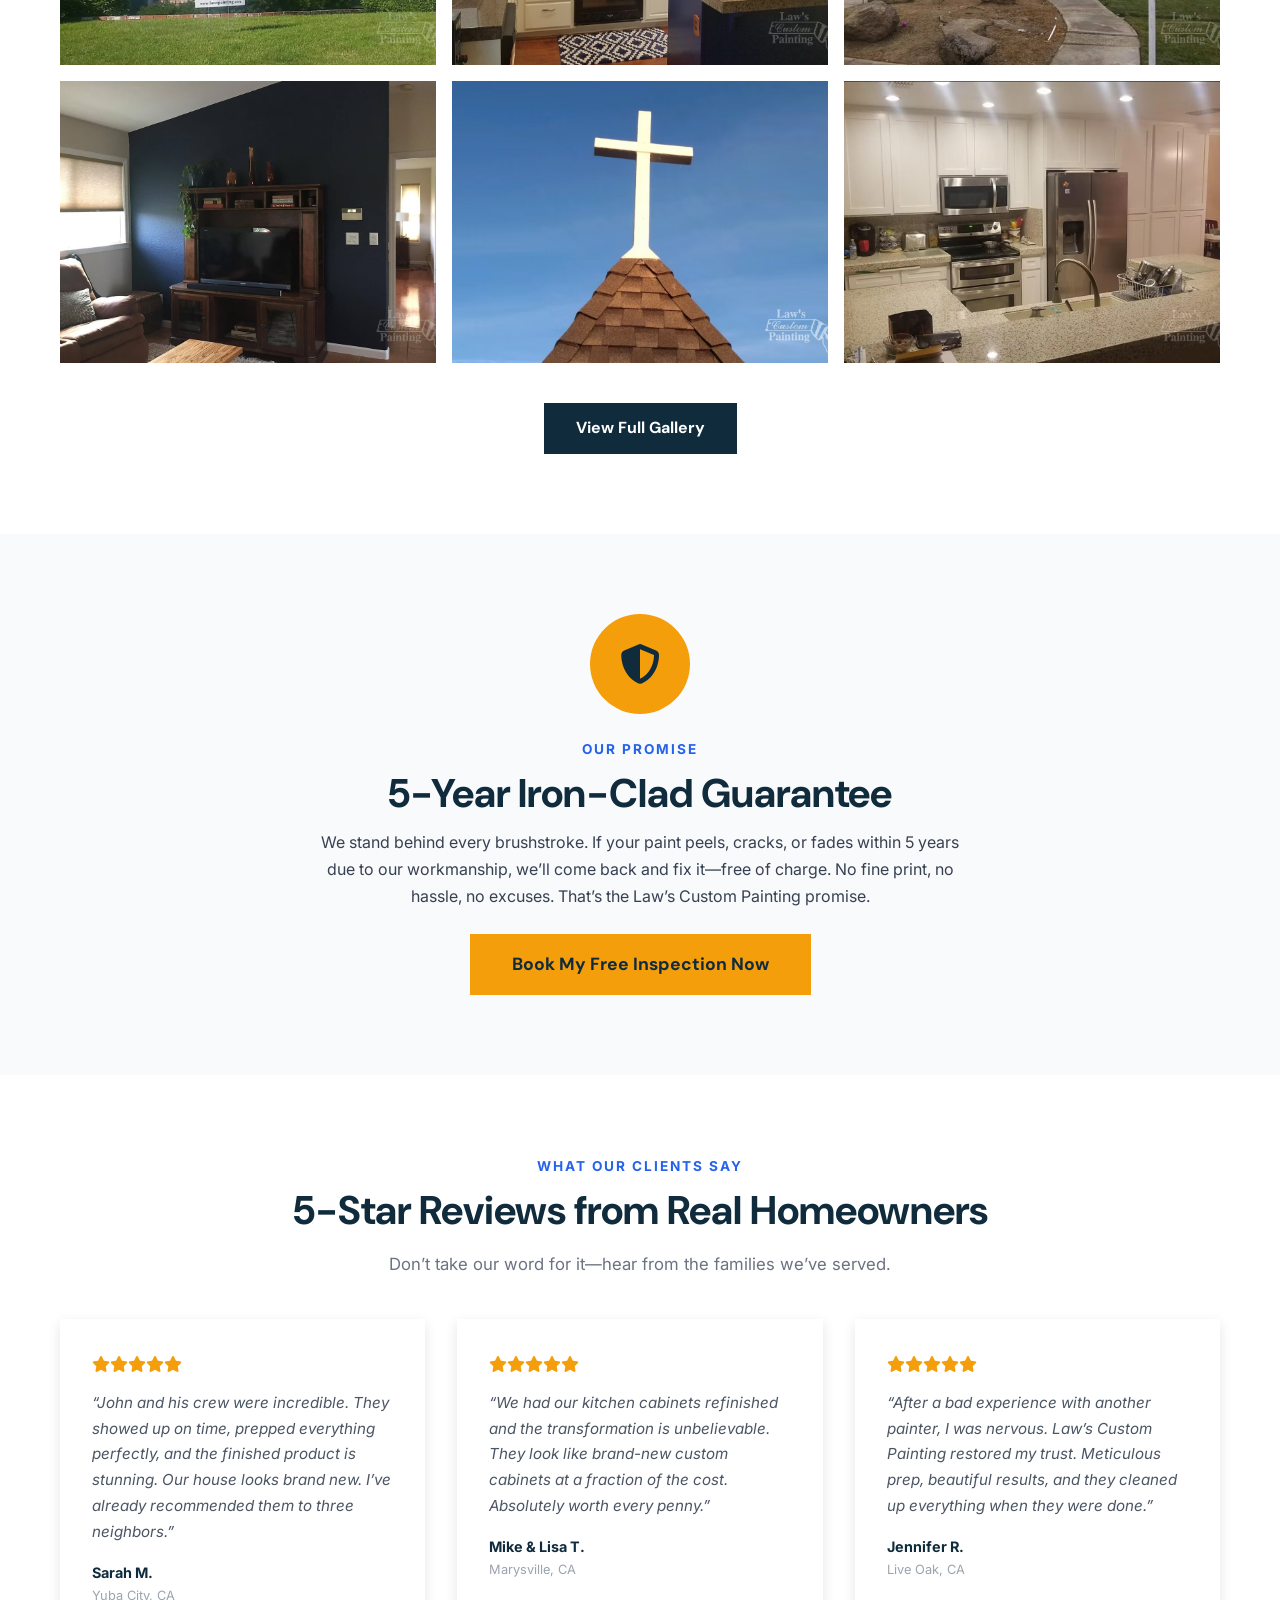
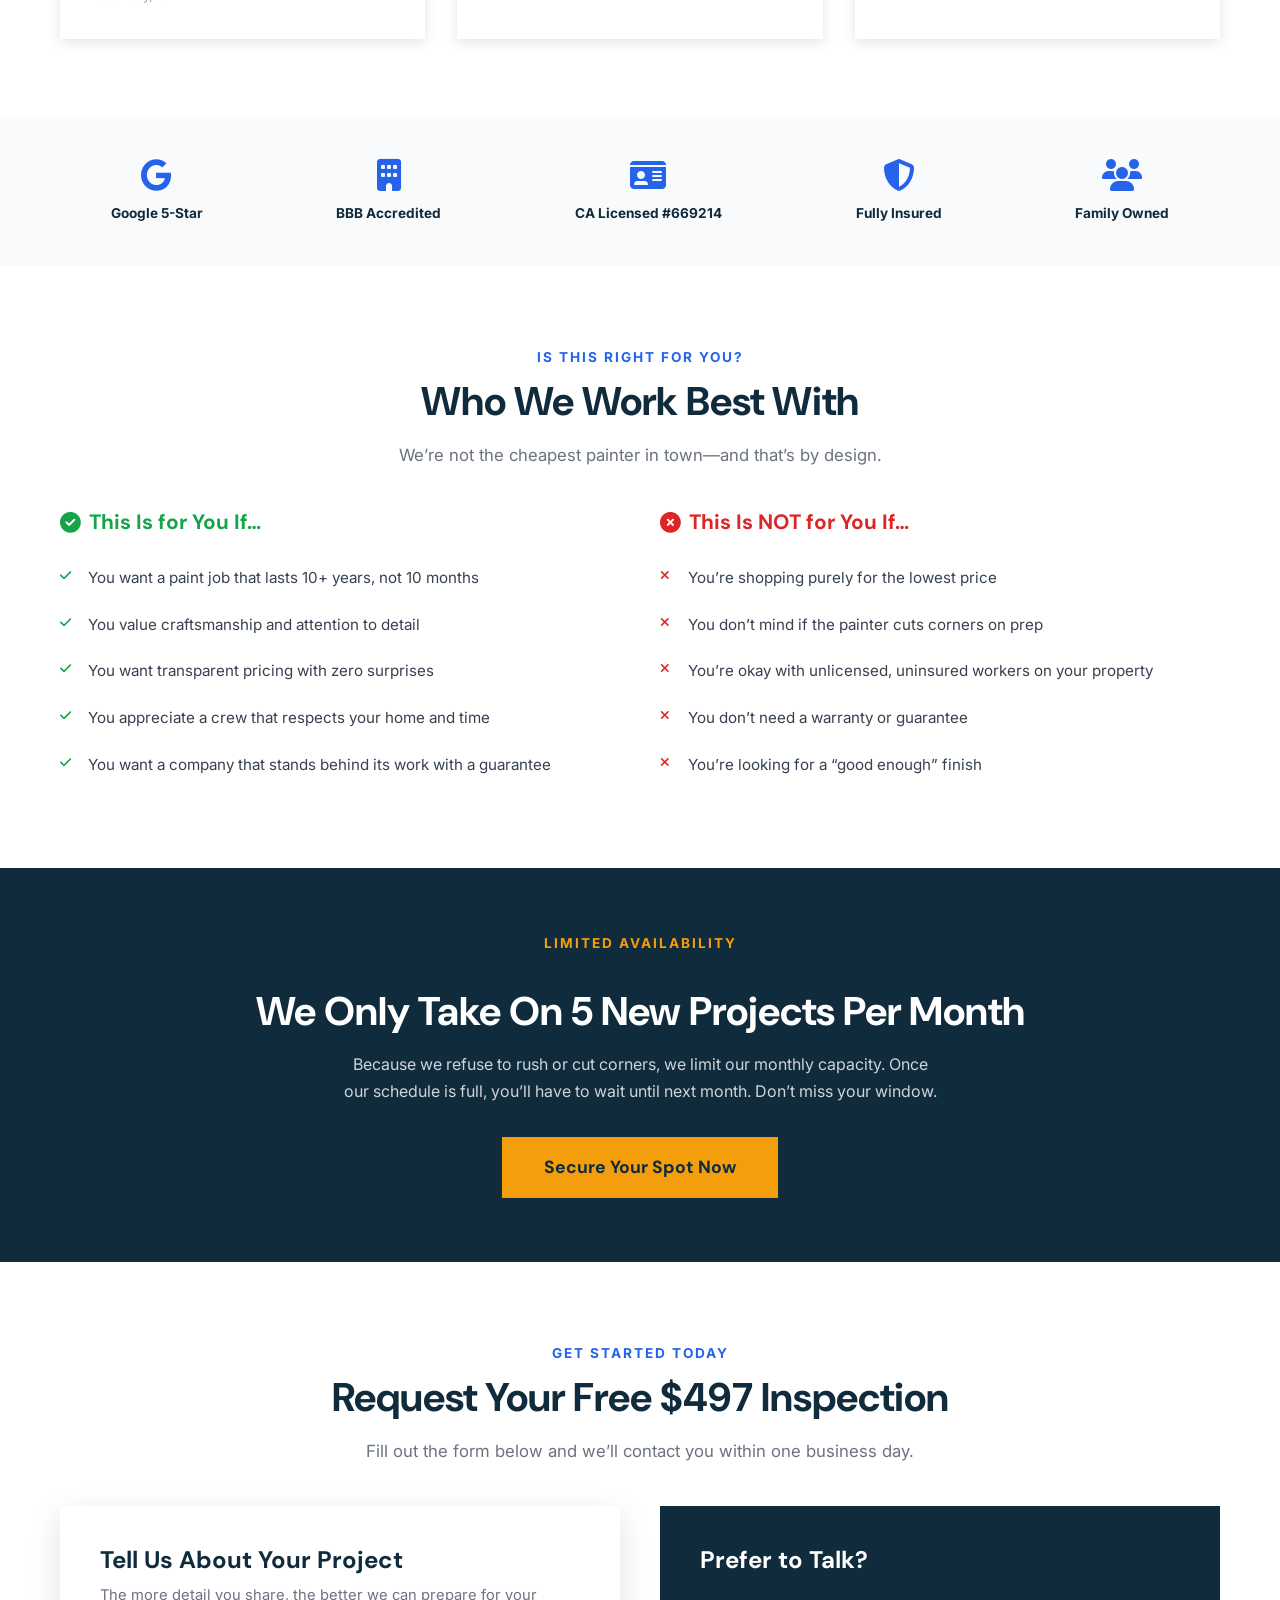
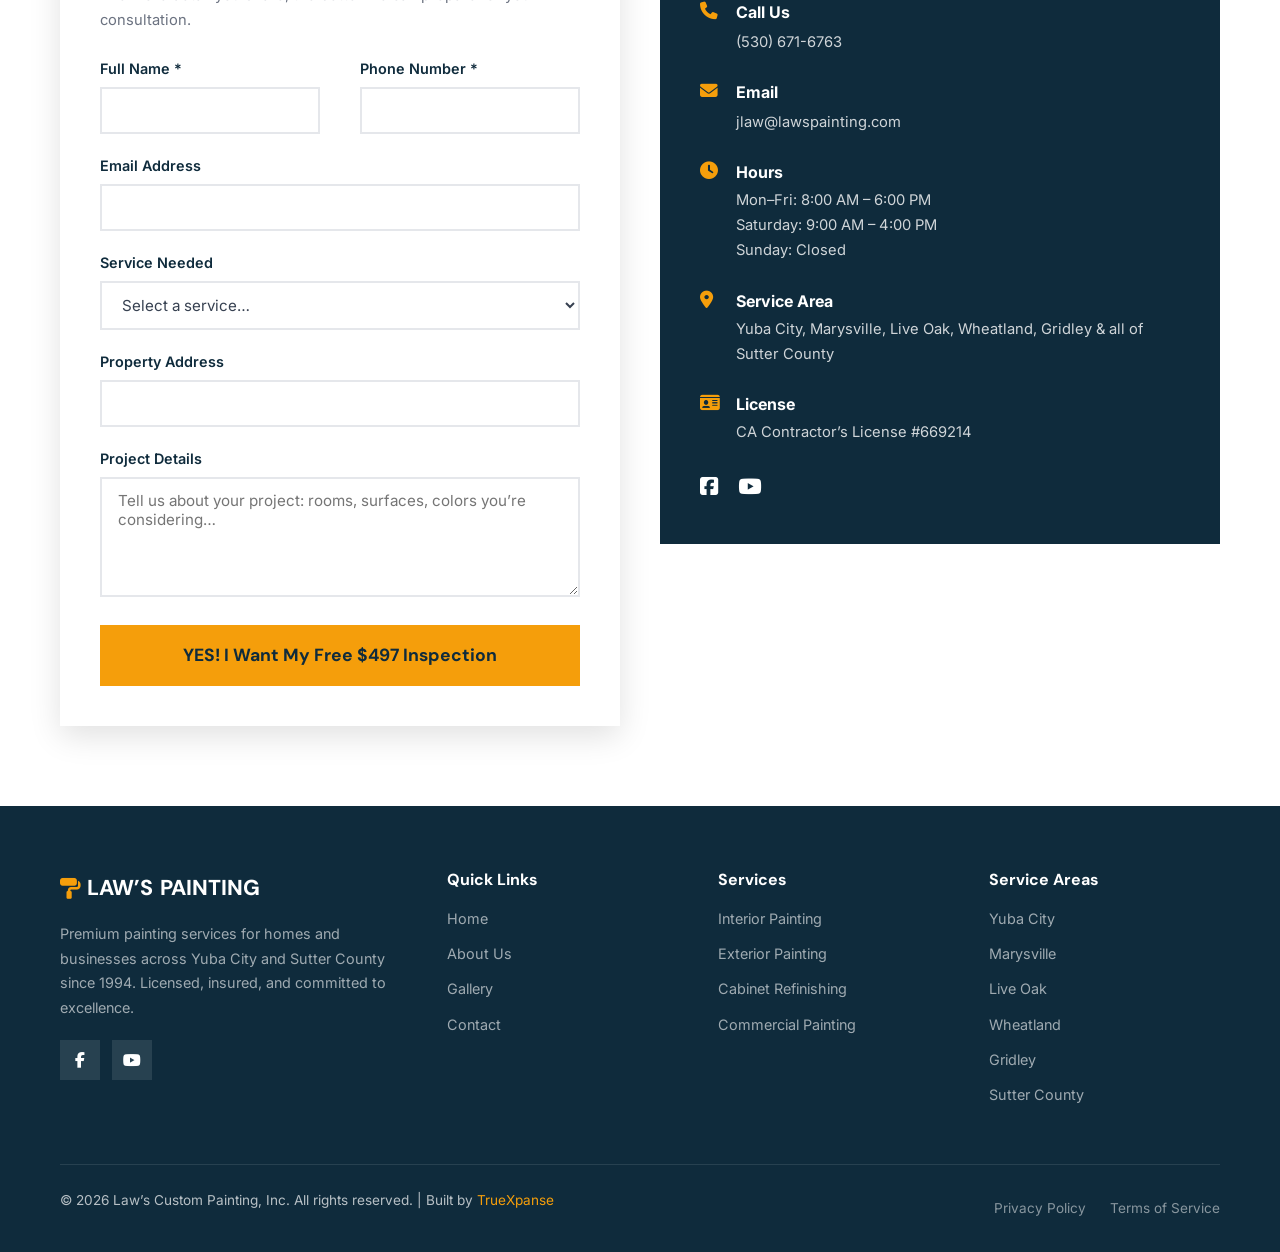
==== commit 279e6055: "Multi-page rebuild with correctly categorized images - Added separate pages: gallery, about, contact" ====
--- a/index.html
+++ b/index.html
@@ -3,30 +3,26 @@
 <head>
   <meta charset="UTF-8">
   <meta name="viewport" content="width=device-width, initial-scale=1.0">
-  <title>Yuba City Painters | Law&#8217;s Custom Painting &#8211; 30+ Years of Excellence</title>
-  <meta name="description" content="Law&#8217;s Custom Painting in Yuba City, CA delivers premium interior &#38; exterior painting, cabinet refinishing, and commercial services. Licensed, insured, 30+ years experience. Call (530) 671-6763.">
+  <title>Yuba City Painting Contractor | Law&#8217;s Custom Painting &#8211; 30+ Years of Excellence</title>
+  <meta name="description" content="Law&#8217;s Custom Painting has delivered premium interior, exterior, cabinet &#38; commercial painting across Yuba City &#38; Sutter County since 1994. Licensed CA #669214. Free $497 inspection.">
   <link rel="canonical" href="https://www.lawspainting.com/">
-
-  <!-- Open Graph -->
+  <meta property="og:title" content="Law&#8217;s Custom Painting &#8211; Yuba City&#8217;s Premier Painting Contractor">
+  <meta property="og:description" content="30+ years of premium painting across Yuba City &#38; Sutter County. Interior, exterior, cabinets &#38; commercial. Licensed &#38; insured. Free $497 inspection.">
   <meta property="og:type" content="website">
-  <meta property="og:title" content="Law&#8217;s Custom Painting &#8211; Premium Painting Contractor in Yuba City, CA">
-  <meta property="og:description" content="Expert residential &#38; commercial painting services with 30+ years of experience in Yuba City and surrounding areas. Free estimates.">
   <meta property="og:url" content="https://www.lawspainting.com/">
-  <meta property="og:image" content="https://www.lawspainting.com/images/gallery-exterior-1.jpeg">
-  <meta property="og:site_name" content="Law&#8217;s Custom Painting">
-
-  <!-- Fonts & Icons -->
+  <link rel="preconnect" href="https://fonts.googleapis.com">
+  <link rel="preconnect" href="https://fonts.gstatic.com" crossorigin>
+  <link href="https://fonts.googleapis.com/css2?family=DM+Sans:opsz,wght@9..40,400;9..40,500;9..40,700;9..40,800&family=Inter:wght@400;500;600;700&display=swap" rel="stylesheet">
   <link rel="stylesheet" href="https://cdnjs.cloudflare.com/ajax/libs/font-awesome/6.5.1/css/all.min.css" integrity="sha512-DTOQO9RWCH3ppGqcWaEA1BIZOC6xxalwEsw9c2QQeAIftl+Vegovlnee1c9QX4TctnWMn13TZye+giMm8e2LwA==" crossorigin="anonymous" referrerpolicy="no-referrer">
   <link rel="stylesheet" href="css/styles.css">
 
-  <!-- JSON-LD Structured Data -->
+  <!-- JSON-LD -->
   <script type="application/ld+json">
   {
     "@context": "https://schema.org",
     "@type": "LocalBusiness",
-    "@id": "https://www.lawspainting.com/#business",
-    "name": "Law's Custom Painting, Inc.",
-    "image": "https://www.lawspainting.com/images/gallery-exterior-1.jpeg",
+    "name": "Law\u2019s Custom Painting, Inc.",
+    "image": "https://www.lawspainting.com/images/exterior-residential-blue.jpeg",
     "url": "https://www.lawspainting.com",
     "telephone": "+15306716763",
     "email": "jlaw@lawspainting.com",
@@ -36,10 +32,10 @@
       "addressRegion": "CA",
       "addressCountry": "US"
     },
-    "geo": {
-      "@type": "GeoCoordinates",
-      "latitude": 39.1404,
-      "longitude": -121.6169
+    "foundingDate": "1994",
+    "founder": {
+      "@type": "Person",
+      "name": "John Law"
     },
     "openingHoursSpecification": [
       {
@@ -55,6 +51,17 @@
         "closes": "16:00"
       }
     ],
+    "areaServed": ["Yuba City","Marysville","Live Oak","Wheatland","Gridley","Sutter County"],
+    "hasOfferCatalog": {
+      "@type": "OfferCatalog",
+      "name": "Painting Services",
+      "itemListElement": [
+        {"@type": "Offer", "itemOffered": {"@type": "Service", "name": "Interior Painting"}},
+        {"@type": "Offer", "itemOffered": {"@type": "Service", "name": "Exterior Painting"}},
+        {"@type": "Offer", "itemOffered": {"@type": "Service", "name": "Cabinet Refinishing"}},
+        {"@type": "Offer", "itemOffered": {"@type": "Service", "name": "Commercial Painting"}}
+      ]
+    },
     "hasCredential": {
       "@type": "EducationalOccupationalCredential",
       "credentialCategory": "Contractor License",
@@ -64,180 +71,92 @@
       },
       "identifier": "669214"
     },
-    "hasOfferCatalog": {
-      "@type": "OfferCatalog",
-      "name": "Painting Services",
-      "itemListElement": [
-        {
-          "@type": "Offer",
-          "itemOffered": {
-            "@type": "Service",
-            "name": "Interior Painting"
-          }
-        },
-        {
-          "@type": "Offer",
-          "itemOffered": {
-            "@type": "Service",
-            "name": "Exterior Painting"
-          }
-        },
-        {
-          "@type": "Offer",
-          "itemOffered": {
-            "@type": "Service",
-            "name": "Cabinet Refinishing"
-          }
-        },
-        {
-          "@type": "Offer",
-          "itemOffered": {
-            "@type": "Service",
-            "name": "Commercial Painting"
-          }
-        },
-        {
-          "@type": "Offer",
-          "itemOffered": {
-            "@type": "Service",
-            "name": "Graffiti Removal"
-          }
-        },
-        {
-          "@type": "Offer",
-          "itemOffered": {
-            "@type": "Service",
-            "name": "Specialty Finishes"
-          }
-        }
-      ]
-    },
-    "areaServed": [
-      {"@type": "City", "name": "Yuba City"},
-      {"@type": "City", "name": "Marysville"},
-      {"@type": "City", "name": "Live Oak"},
-      {"@type": "City", "name": "Wheatland"},
-      {"@type": "City", "name": "Gridley"},
-      {"@type": "AdministrativeArea", "name": "Sutter County"}
-    ],
     "aggregateRating": {
       "@type": "AggregateRating",
       "ratingValue": "5",
-      "reviewCount": "120"
-    },
-    "foundingDate": "1994",
-    "founder": {
-      "@type": "Person",
-      "name": "John Law"
-    },
-    "sameAs": [
-      "https://www.facebook.com/LawsCustomPainting",
-      "https://www.youtube.com/@LawsCustomPainting"
-    ]
+      "reviewCount": "127"
+    }
   }
   </script>
 </head>
 <body>
 
-  <!-- ============ TOP BAR ============ -->
+  <!-- Top Info Bar -->
   <div class="top-bar">
     <div class="container">
       <div class="top-bar__left">
-        <a href="tel:+15306716763"><i class="fas fa-phone"></i> (530) 671-6763</a>
+        <span><i class="fas fa-phone"></i> <a href="tel:+15306716763">(530) 671-6763</a></span>
         <span><i class="fas fa-clock"></i> Mon&#8211;Fri 8am&#8211;6pm | Sat 9am&#8211;4pm</span>
       </div>
       <div class="top-bar__right">
-        <span><i class="fas fa-map-marker-alt"></i> Serving Yuba City, Marysville &#38; Surrounding Areas</span>
-        <a href="https://www.facebook.com/LawsCustomPainting" target="_blank" rel="noopener noreferrer" aria-label="Facebook"><i class="fab fa-facebook-f"></i></a>
-        <a href="https://www.youtube.com/@LawsCustomPainting" target="_blank" rel="noopener noreferrer" aria-label="YouTube"><i class="fab fa-youtube"></i></a>
+        <span><i class="fas fa-map-marker-alt"></i> Serving Yuba City, Marysville &#38; Sutter County</span>
       </div>
     </div>
   </div>
 
-  <!-- ============ NAVIGATION ============ -->
+  <!-- Navbar -->
   <nav class="navbar" id="navbar">
     <div class="container">
       <a href="/" class="nav-logo">
         <i class="fas fa-paint-roller"></i> LAW&#8217;S <span>PAINTING</span>
       </a>
-
-      <div class="nav-links">
-        <a href="#about">About</a>
-        <a href="#services">Services</a>
-        <a href="#gallery">Gallery</a>
-        <a href="#testimonials">Reviews</a>
-        <a href="#faq">FAQ</a>
-        <a href="#contact">Contact</a>
-      </div>
-
-      <div class="nav-cta">
+      <div class="nav-links" id="navLinks">
+        <button class="nav-close" id="navClose"><i class="fas fa-times"></i></button>
+        <a href="/" class="active">Home</a>
+        <div class="nav-dropdown">
+          <a href="#">Services</a>
+          <div class="dropdown-menu">
+            <a href="/services/interior-painting.html">Interior Painting</a>
+            <a href="/services/exterior-painting.html">Exterior Painting</a>
+            <a href="/services/cabinet-refinishing.html">Cabinet Refinishing</a>
+            <a href="/services/commercial-painting.html">Commercial Painting</a>
+          </div>
+        </div>
+        <a href="/gallery.html">Gallery</a>
+        <a href="/about.html">About</a>
+        <a href="/contact.html">Contact</a>
+      </div>
+      <div class="nav-right">
         <a href="tel:+15306716763" class="nav-phone"><i class="fas fa-phone"></i> (530) 671-6763</a>
-        <a href="#contact" class="btn btn-secondary nav-btn">Book Free Inspection</a>
-      </div>
-
-      <div class="hamburger" id="hamburger" aria-label="Toggle navigation menu" role="button" tabindex="0">
-        <span></span>
-        <span></span>
-        <span></span>
-      </div>
-    </div>
-
-    <!-- Mobile Menu -->
-    <div class="nav-menu-mobile" id="mobileMenu">
-      <a href="#about" class="mobile-link">About</a>
-      <a href="#services" class="mobile-link">Services</a>
-      <a href="#gallery" class="mobile-link">Gallery</a>
-      <a href="#testimonials" class="mobile-link">Reviews</a>
-      <a href="#faq" class="mobile-link">FAQ</a>
-      <a href="#contact" class="mobile-link">Contact</a>
-      <a href="tel:+15306716763" class="mobile-link"><i class="fas fa-phone"></i> (530) 671-6763</a>
-      <a href="#contact" class="btn btn-secondary">Book Free Inspection</a>
+        <a href="/contact.html" class="btn btn-primary btn-sm">Get Free Estimate</a>
+        <button class="nav-toggle" id="navToggle" aria-label="Open menu">
+          <span></span><span></span><span></span>
+        </button>
+      </div>
     </div>
   </nav>
-
-  <!-- ============ HERO (Sabri Suby: Irresistible Offer + Pain Agitation) ============ -->
-  <section class="hero">
+  <div class="nav-overlay" id="navOverlay"></div>
+
+  <!-- Hero -->
+  <section class="hero hero--full">
+    <div class="hero__bg" style="background-image:url('images/exterior-residential-blue.jpeg')"></div>
+    <div class="hero__overlay"></div>
     <div class="container">
       <div class="hero__content">
-        <div class="hero__badge">
-          <i class="fas fa-award"></i> Licensed &#38; Insured &#8211; CA #669214
-        </div>
-        <h1>Get a <span class="accent">FREE $497 Painting Inspection</span> &#38; Color Consultation</h1>
-        <p class="hero__pain">Tired of peeling paint, cracked surfaces, and painters who don&#8217;t show up? We&#8217;ve spent 30+ years fixing what other painters get wrong.</p>
-        <div class="hero__urgency">
-          <i class="fas fa-exclamation-circle"></i> Limited to 5 homeowners this month &#8212; claim your spot now
-        </div>
+        <span class="hero__badge"><i class="fas fa-shield-alt"></i> Licensed &#38; Insured &#8212; CA #669214</span>
+        <h1>Get a FREE $497 Painting Inspection &#38; Color Consultation</h1>
+        <p>Tired of peeling paint, faded siding, or rooms that feel dated and dull? We&#8217;ll diagnose every surface, recommend the perfect colors, and deliver a detailed written proposal&#8212;all at zero cost to you.</p>
+        <p class="hero__urgency"><i class="fas fa-exclamation-circle"></i> Limited to 5 homeowners this month &#8212; spots fill fast</p>
         <div class="hero__buttons">
-          <a href="#contact" class="btn btn-secondary">YES! I Want My Free $497 Inspection &#8594;</a>
-          <a href="tel:+15306716763" class="btn btn-outline">Call (530) 671-6763 Now</a>
-        </div>
-        <div class="hero__guarantee">
-          <i class="fas fa-shield-halved"></i> 100% Satisfaction Guarantee or We Repaint for Free
+          <a href="/contact.html" class="btn btn-primary btn-lg">YES! I Want My Free $497 Inspection</a>
+          <a href="tel:+15306716763" class="btn btn-dark btn-lg"><i class="fas fa-phone"></i> (530) 671-6763</a>
         </div>
         <div class="hero__trust">
-          <div class="hero__trust-item">
-            <i class="fas fa-check-circle"></i> 30+ Years Experience
-          </div>
-          <div class="hero__trust-item">
-            <i class="fas fa-check-circle"></i> 5-Star Rated
-          </div>
-          <div class="hero__trust-item">
-            <i class="fas fa-check-circle"></i> 5,000+ Projects
-          </div>
-          <div class="hero__trust-item">
-            <i class="fas fa-check-circle"></i> Premium Materials Only
-          </div>
-        </div>
-      </div>
-    </div>
-  </section>
-
-  <!-- ============ STATS BAR ============ -->
+          <div class="hero__trust-item"><i class="fas fa-award"></i> 30+ Years</div>
+          <div class="hero__trust-item"><i class="fas fa-star"></i> 5-Star Rated</div>
+          <div class="hero__trust-item"><i class="fas fa-file-invoice-dollar"></i> Free Estimates</div>
+          <div class="hero__trust-item"><i class="fas fa-certificate"></i> Licensed</div>
+        </div>
+      </div>
+    </div>
+  </section>
+
+  <!-- Stats Bar -->
   <section class="stats-bar">
     <div class="container">
       <div class="stat-item">
         <div class="stat-number">30+</div>
-        <div class="stat-label">Years Experience</div>
+        <div class="stat-label">Years in Business</div>
       </div>
       <div class="stat-item">
         <div class="stat-number">5,000+</div>
@@ -245,964 +164,539 @@
       </div>
       <div class="stat-item">
         <div class="stat-number">100%</div>
-        <div class="stat-label">Satisfaction Rate</div>
+        <div class="stat-label">Satisfaction Guarantee</div>
       </div>
       <div class="stat-item">
-        <div class="stat-number">5&#9733;</div>
+        <div class="stat-number">5-Star</div>
         <div class="stat-label">Average Rating</div>
       </div>
     </div>
   </section>
 
-  <!-- ============ DREAM OUTCOME (Sabri Suby Phase 2) ============ -->
-  <section class="dream-outcome">
-    <div class="container text-center">
-      <span class="section-tag">Picture This...</span>
-      <h2 class="section-heading">Imagine Your Home Looking Brand New</h2>
-      <div class="dream-outcome__grid">
-        <div class="dream-outcome__item">
-          <div class="dream-outcome__icon"><i class="fas fa-car"></i></div>
-          <p>Imagine pulling into your driveway and seeing a home that looks brand new&#8212;crisp lines, rich color, and a finish so smooth the neighbors stop to compliment it.</p>
-        </div>
-        <div class="dream-outcome__item">
-          <div class="dream-outcome__icon"><i class="fas fa-couch"></i></div>
-          <p>Picture hosting friends and family in rooms that feel fresh, clean, and perfectly finished&#8212;walls so flawless they make your furniture look better.</p>
-        </div>
-        <div class="dream-outcome__item">
-          <div class="dream-outcome__icon"><i class="fas fa-chart-line"></i></div>
-          <p>Think about what a professionally painted home does for your property value&#8212;one of the highest-ROI improvements you can make, with results that last for years.</p>
-        </div>
-      </div>
-      <a href="#contact" class="btn btn-primary">Claim Your Free Color Consultation &#8594;</a>
-    </div>
-  </section>
-
-  <!-- ============ PAINTING NIGHTMARES (Sabri Suby Phase 3: Agitate) ============ -->
-  <section class="nightmares">
-    <div class="container text-center">
-      <span class="section-tag">Sound Familiar?</span>
-      <h2 class="section-heading">Common Painting Nightmares</h2>
-      <p class="section-subheading">If you&#8217;ve hired a painter before and been burned, you&#8217;re not alone. Here&#8217;s what we hear from homeowners every single week:</p>
-      <div class="nightmares__grid">
-        <div class="nightmares__item">
-          <div class="nightmares__icon"><i class="fas fa-dollar-sign"></i></div>
-          <h3>Hidden Fee Surprise</h3>
-          <p>Painters who give a low quote to win the job, then hit you with &#8220;unexpected&#8221; charges once the work begins. You end up paying 40&#8211;60% more than the original estimate.</p>
-        </div>
-        <div class="nightmares__item">
-          <div class="nightmares__icon"><i class="fas fa-paint-roller"></i></div>
-          <h3>Sloppy Prep Work</h3>
-          <p>Skipping proper sanding, priming, and caulking leads to peeling paint within months. You paid for a paint job that looks worse than what you started with.</p>
-        </div>
-        <div class="nightmares__item">
-          <div class="nightmares__icon"><i class="fas fa-clock"></i></div>
-          <h3>Endless Delays</h3>
-          <p>Crews that leave your home a mess, disappear for days at a time, and drag what should be a 1-week project into a month-long ordeal.</p>
-        </div>
-        <div class="nightmares__item">
-          <div class="nightmares__icon"><i class="fas fa-spray-can"></i></div>
-          <h3>Cheap Paint That Fails</h3>
-          <p>Using bargain-bin paint that fades, chips, and needs redoing in 2&#8211;3 years. You end up paying for the same job twice&#8212;or three times.</p>
-        </div>
-      </div>
-      <p class="nightmares__closer">With Law&#8217;s Custom Painting, <strong>none of this happens.</strong> We&#8217;ve built our 30-year reputation on doing the exact opposite.</p>
-      <a href="#contact" class="btn btn-secondary">See If We Can Help &#8212; No Obligation &#8594;</a>
-    </div>
-  </section>
-
-  <!-- ============ ABOUT ============ -->
-  <section class="about" id="about">
-    <div class="container">
-      <div class="about__image">
-        <img src="images/gallery-exterior-1.jpeg" alt="Law's Custom Painting exterior project in Yuba City" width="600" height="450" loading="lazy">
-        <div class="about__image-badge">
-          <div class="badge-number">30+</div>
-          <div class="badge-text">Years</div>
-        </div>
-      </div>
-      <div class="about__content">
-        <span class="section-tag">About Us</span>
-        <h2>Where Quality Meets Artistry</h2>
-        <p>Founded in 1994 by John Law, Law&#8217;s Custom Painting has grown from a one-man operation into Yuba City&#8217;s most trusted painting contractor. As a family-owned business, we treat every project&#8212;whether a single room or a large commercial building&#8212;with the same level of care and attention to detail.</p>
-        <p>Our commitment to using premium paints, proper surface preparation, and meticulous application techniques has earned us a reputation for lasting, beautiful results. We stand behind every job with our satisfaction guarantee.</p>
-        <div class="about__features">
-          <div class="about__feature"><i class="fas fa-check"></i> Licensed &#38; Insured</div>
-          <div class="about__feature"><i class="fas fa-check"></i> Family Owned</div>
-          <div class="about__feature"><i class="fas fa-check"></i> Free Inspections</div>
-          <div class="about__feature"><i class="fas fa-check"></i> Premium Materials</div>
-          <div class="about__feature"><i class="fas fa-check"></i> Clean Job Sites</div>
-          <div class="about__feature"><i class="fas fa-check"></i> On-Time Completion</div>
-        </div>
-        <a href="#contact" class="btn btn-primary">Book My Free Inspection Now &#8594;</a>
-      </div>
-    </div>
-  </section>
-
-  <!-- ============ TRUST BADGES (King Kong: Social Proof Logos) ============ -->
-  <section class="trust-badges">
-    <div class="container text-center">
-      <p class="trust-badges__label">Trusted &#38; Recognized By</p>
-      <div class="trust-badges__grid">
-        <div class="trust-badge">
-          <i class="fas fa-star"></i>
-          <span>Google 5-Star Rated</span>
-        </div>
-        <div class="trust-badge">
-          <i class="fas fa-building-columns"></i>
-          <span>BBB Accredited</span>
-        </div>
-        <div class="trust-badge">
-          <i class="fas fa-house-chimney"></i>
-          <span>Angi Listed</span>
-        </div>
-        <div class="trust-badge">
-          <i class="fas fa-circle-check"></i>
-          <span>HomeAdvisor Approved</span>
-        </div>
-        <div class="trust-badge">
-          <i class="fas fa-id-card"></i>
-          <span>CA Licensed #669214</span>
-        </div>
-        <div class="trust-badge">
-          <i class="fas fa-shield-halved"></i>
-          <span>Fully Insured</span>
-        </div>
-      </div>
-    </div>
-  </section>
-
-  <!-- ============ SERVICES ============ -->
-  <section class="services" id="services">
-    <div class="container text-center">
-      <span class="section-tag">What We Do</span>
-      <h2 class="section-heading">Our Professional Painting Services</h2>
-      <p class="section-subheading">From interior makeovers to large-scale commercial projects, we deliver expert craftsmanship across every service we offer.</p>
-
-      <div class="services__grid">
-        <div class="service-card">
-          <div class="service-card__icon"><i class="fas fa-home"></i></div>
-          <h3>Interior Painting</h3>
-          <p>Transform your living spaces with flawless walls, trim, and ceilings. We handle everything from single accent walls to complete interior repaints with meticulous prep and clean lines.</p>
-        </div>
-        <div class="service-card">
-          <div class="service-card__icon"><i class="fas fa-building"></i></div>
-          <h3>Exterior Painting</h3>
-          <p>Protect and beautify your property with professional exterior painting. We use premium weather-resistant coatings and thorough surface preparation for results that last for years.</p>
-        </div>
-        <div class="service-card">
-          <div class="service-card__icon"><i class="fas fa-door-open"></i></div>
-          <h3>Cabinet Refinishing</h3>
-          <p>Give your kitchen a stunning upgrade without the cost of replacement. Our cabinet refinishing process delivers a smooth, factory-quality finish that transforms the heart of your home.</p>
-        </div>
-        <div class="service-card">
-          <div class="service-card__icon"><i class="fas fa-city"></i></div>
-          <h3>Commercial Painting</h3>
-          <p>Minimize downtime with our efficient commercial painting services. We work around your schedule to deliver professional results for offices, retail, restaurants, and more.</p>
-        </div>
-        <div class="service-card">
-          <div class="service-card__icon"><i class="fas fa-spray-can"></i></div>
-          <h3>Specialty Finishes</h3>
-          <p>Elevate your space with faux finishes, decorative techniques, and custom color matching. Our artisans create unique textures and effects that add character to any room.</p>
-        </div>
-        <div class="service-card">
-          <div class="service-card__icon"><i class="fas fa-eraser"></i></div>
-          <h3>Graffiti Removal</h3>
-          <p>Fast, effective graffiti removal for commercial and residential properties. We restore surfaces to their original condition and can apply protective coatings to prevent future damage.</p>
-        </div>
-      </div>
-
-      <div class="services__cta">
-        <p style="color: var(--gray-500); margin-bottom: 16px;">We also offer these additional services:</p>
-        <ul class="services__all-list">
-          <li>Property Management</li>
-          <li>Texture Removal</li>
-          <li>Ceiling Updates</li>
-          <li>Decorative Finishes</li>
-        </ul>
-        <a href="#contact" class="btn btn-primary">YES! I Want My Free $497 Inspection &#8594;</a>
-      </div>
-    </div>
-  </section>
-
-  <!-- ============ WHO THIS IS FOR / NOT FOR (King Kong Disqualification) ============ -->
-  <section class="qualifier">
-    <div class="container">
-      <div class="qualifier__grid">
-        <div class="qualifier__for">
-          <h2><i class="fas fa-check-circle"></i> This Is For You If...</h2>
-          <ul>
-            <li><i class="fas fa-check"></i> You want a paint job that looks stunning and lasts 5&#8211;10+ years</li>
-            <li><i class="fas fa-check"></i> You value honest, transparent pricing with no hidden surprises</li>
-            <li><i class="fas fa-check"></i> You want a crew that shows up on time, every time</li>
-            <li><i class="fas fa-check"></i> You care about proper prep work&#8212;not just a quick coat over problems</li>
-            <li><i class="fas fa-check"></i> You want premium materials (Sherwin-Williams, Benjamin Moore) not cheap substitutes</li>
-            <li><i class="fas fa-check"></i> You want your home treated with respect&#8212;clean job sites, protected furniture</li>
-          </ul>
-        </div>
-        <div class="qualifier__not-for">
-          <h2><i class="fas fa-times-circle"></i> This Is NOT For You If...</h2>
-          <ul>
-            <li><i class="fas fa-times"></i> You&#8217;re only looking for the cheapest price regardless of quality</li>
-            <li><i class="fas fa-times"></i> You want the job done in one day with no prep work</li>
-            <li><i class="fas fa-times"></i> You don&#8217;t care what paint or materials are used on your home</li>
-            <li><i class="fas fa-times"></i> You want to hire someone without a license or insurance</li>
-            <li><i class="fas fa-times"></i> You&#8217;re okay with a paint job that needs redoing in 1&#8211;2 years</li>
-          </ul>
-          <p class="qualifier__note">We&#8217;re not the cheapest option&#8212;and we never will be. But if you want it done <strong>right</strong>, once, by a team that&#8217;s been doing this for 30+ years&#8212;keep reading.</p>
-        </div>
-      </div>
-    </div>
-  </section>
-
-  <!-- ============ GALLERY ============ -->
-  <section class="gallery" id="gallery">
-    <div class="container text-center">
-      <span class="section-tag">Our Work</span>
-      <h2 class="section-heading">Featured Projects</h2>
-      <p class="section-subheading">Browse our portfolio of completed residential and commercial painting projects throughout the Yuba City area.</p>
-
-      <div class="gallery__filters">
-        <button class="gallery__filter-btn active" data-filter="all">All Projects</button>
-        <button class="gallery__filter-btn" data-filter="interior">Interior</button>
-        <button class="gallery__filter-btn" data-filter="exterior">Exterior</button>
-        <button class="gallery__filter-btn" data-filter="cabinet">Cabinets</button>
-        <button class="gallery__filter-btn" data-filter="commercial">Commercial</button>
-      </div>
-
-      <div class="gallery__grid">
-        <div class="gallery__item" data-category="interior">
-          <img src="images/gallery-interior-1.jpeg" alt="Interior painting project - living room in Yuba City" width="400" height="300" loading="lazy">
-          <span class="gallery__item-label">Interior</span>
-        </div>
-        <div class="gallery__item" data-category="exterior">
-          <img src="images/gallery-exterior-1.jpeg" alt="Exterior painting project - home in Yuba City" width="400" height="300" loading="lazy">
-          <span class="gallery__item-label">Exterior</span>
-        </div>
-        <div class="gallery__item" data-category="cabinet">
-          <img src="images/gallery-cabinet-1.jpeg" alt="Cabinet refinishing project - kitchen in Yuba City" width="400" height="300" loading="lazy">
-          <span class="gallery__item-label">Cabinets</span>
-        </div>
-        <div class="gallery__item" data-category="commercial">
-          <img src="images/gallery-commercial-1.jpeg" alt="Commercial painting project in Yuba City" width="400" height="300" loading="lazy">
-          <span class="gallery__item-label">Commercial</span>
-        </div>
-        <div class="gallery__item" data-category="exterior">
-          <img src="images/gallery-exterior-2.jpeg" alt="Exterior painting project - residential home" width="400" height="300" loading="lazy">
-          <span class="gallery__item-label">Exterior</span>
-        </div>
-        <div class="gallery__item" data-category="cabinet">
-          <img src="images/gallery-cabinet-2.jpeg" alt="Cabinet refinishing - white kitchen cabinets" width="400" height="300" loading="lazy">
-          <span class="gallery__item-label">Cabinets</span>
-        </div>
-        <div class="gallery__item" data-category="interior">
-          <img src="images/gallery-interior-2.jpeg" alt="Interior painting - bedroom walls" width="400" height="300" loading="lazy">
-          <span class="gallery__item-label">Interior</span>
-        </div>
-        <div class="gallery__item" data-category="commercial">
-          <img src="images/gallery-commercial-2.jpeg" alt="Commercial painting - office space" width="400" height="300" loading="lazy">
-          <span class="gallery__item-label">Commercial</span>
-        </div>
-        <div class="gallery__item" data-category="exterior">
-          <img src="images/gallery-exterior-3.jpeg" alt="Exterior painting - house trim and siding" width="400" height="300" loading="lazy">
-          <span class="gallery__item-label">Exterior</span>
-        </div>
-        <div class="gallery__item" data-category="cabinet">
-          <img src="images/gallery-cabinet-3.jpeg" alt="Cabinet refinishing - modern kitchen" width="400" height="300" loading="lazy">
-          <span class="gallery__item-label">Cabinets</span>
-        </div>
-        <div class="gallery__item" data-category="interior">
-          <img src="images/gallery-interior-3.jpeg" alt="Interior painting - accent wall" width="400" height="300" loading="lazy">
-          <span class="gallery__item-label">Interior</span>
-        </div>
-        <div class="gallery__item" data-category="exterior">
-          <img src="images/gallery-exterior-4.jpeg" alt="Exterior painting - full house repaint" width="400" height="300" loading="lazy">
-          <span class="gallery__item-label">Exterior</span>
-        </div>
-        <div class="gallery__item" data-category="cabinet">
-          <img src="images/gallery-cabinet-4.jpeg" alt="Cabinet refinishing - bathroom vanity" width="400" height="300" loading="lazy">
-          <span class="gallery__item-label">Cabinets</span>
-        </div>
-        <div class="gallery__item" data-category="commercial">
-          <img src="images/gallery-commercial-3.jpeg" alt="Commercial painting - retail storefront" width="400" height="300" loading="lazy">
-          <span class="gallery__item-label">Commercial</span>
-        </div>
-        <div class="gallery__item" data-category="exterior">
-          <img src="images/gallery-exterior-5.jpeg" alt="Exterior painting - stucco home" width="400" height="300" loading="lazy">
-          <span class="gallery__item-label">Exterior</span>
-        </div>
-      </div>
-
-      <div style="margin-top: 40px;">
-        <a href="#contact" class="btn btn-secondary">Claim Your Free Color Consultation &#8594;</a>
-      </div>
-    </div>
-  </section>
-
-  <!-- ============ WHY CHOOSE US ============ -->
-  <section class="why-us" id="why-us">
-    <div class="container text-center">
-      <span class="section-tag">Why Law&#8217;s Custom Painting</span>
-      <h2 class="section-heading">The Difference Is in the Details</h2>
-      <p class="section-subheading">Here&#8217;s what sets us apart from every other painting contractor in the Yuba City area.</p>
-
-      <div class="why-us__grid">
-        <div class="why-us__item">
-          <div class="why-us__icon"><i class="fas fa-award"></i></div>
-          <div>
-            <h3>30+ Years of Experience</h3>
-            <p>Since 1994, we&#8217;ve honed our craft across thousands of projects, developing techniques that deliver consistently superior results.</p>
-          </div>
-        </div>
-        <div class="why-us__item">
-          <div class="why-us__icon"><i class="fas fa-shield-halved"></i></div>
-          <div>
-            <h3>Licensed &#38; Fully Insured</h3>
-            <p>CA Contractor License #669214. Your property is protected with full liability and workers&#8217; compensation coverage.</p>
-          </div>
-        </div>
-        <div class="why-us__item">
-          <div class="why-us__icon"><i class="fas fa-star"></i></div>
-          <div>
-            <h3>Premium Materials Only</h3>
-            <p>We use top-tier paints and coatings from brands like Sherwin-Williams and Benjamin Moore for lasting, beautiful finishes.</p>
-          </div>
-        </div>
-        <div class="why-us__item">
-          <div class="why-us__icon"><i class="fas fa-clipboard-check"></i></div>
-          <div>
-            <h3>Thorough Preparation</h3>
-            <p>Proper prep is the foundation of every great paint job. We never cut corners on sanding, priming, caulking, or masking.</p>
-          </div>
-        </div>
-        <div class="why-us__item">
-          <div class="why-us__icon"><i class="fas fa-broom"></i></div>
-          <div>
-            <h3>Clean Job Sites</h3>
-            <p>We protect your furnishings, contain dust and debris, and leave your space spotless at the end of every workday.</p>
-          </div>
-        </div>
-        <div class="why-us__item">
-          <div class="why-us__icon"><i class="fas fa-calendar-check"></i></div>
-          <div>
-            <h3>On-Time Completion</h3>
-            <p>We respect your schedule. Projects are planned carefully and completed within the agreed-upon timeframe&#8212;no surprises.</p>
-          </div>
-        </div>
-        <div class="why-us__item">
-          <div class="why-us__icon"><i class="fas fa-handshake"></i></div>
-          <div>
-            <h3>Transparent Pricing</h3>
-            <p>Detailed written estimates with no hidden costs. You&#8217;ll know exactly what to expect before any work begins.</p>
-          </div>
-        </div>
-        <div class="why-us__item">
-          <div class="why-us__icon"><i class="fas fa-heart"></i></div>
-          <div>
-            <h3>Satisfaction Guaranteed</h3>
-            <p>We&#8217;re not done until you&#8217;re completely happy. Our final walkthrough ensures every detail meets your expectations.</p>
-          </div>
-        </div>
-      </div>
-    </div>
-  </section>
-
-  <!-- ============ GUARANTEE (Sabri Suby: Godfather Offer / Risk Reversal) ============ -->
-  <section class="guarantee">
-    <div class="container text-center">
-      <div class="guarantee__badge">
-        <i class="fas fa-shield-halved"></i>
-      </div>
-      <h2 class="section-heading">Our 5-Year Iron-Clad Guarantee</h2>
-      <p class="guarantee__text">If your paint peels, cracks, or fades within 5 years, we&#8217;ll come back and fix it &#8212; <strong>FREE</strong>. No questions asked. No fine print. No runaround.</p>
-      <p class="guarantee__subtext">We use premium paints, proper prep techniques, and decades of experience to deliver results that last. But if something goes wrong, we make it right. Period.</p>
-      <div class="guarantee__points">
-        <div class="guarantee__point"><i class="fas fa-check"></i> No questions asked</div>
-        <div class="guarantee__point"><i class="fas fa-check"></i> No fine print</div>
-        <div class="guarantee__point"><i class="fas fa-check"></i> No runaround</div>
-        <div class="guarantee__point"><i class="fas fa-check"></i> 100% free repairs</div>
-      </div>
-      <a href="#contact" class="btn btn-secondary">Book My Free Inspection Now &#8594;</a>
-    </div>
-  </section>
-
-  <!-- ============ PROCESS ============ -->
-  <section class="process" id="process">
-    <div class="container text-center">
-      <span class="section-tag">How It Works</span>
-      <h2 class="section-heading">Our 5-Step Process</h2>
-      <p class="section-subheading">From your first call to the final walkthrough, we make the painting process simple, stress-free, and predictable.</p>
-
-      <div class="process__steps">
-        <div class="process__step">
-          <div class="process__step-number">1</div>
+  <!-- Picture This / Dream Outcome -->
+  <section class="section">
+    <div class="container">
+      <p class="section-label text-center">Picture This&#8230;</p>
+      <h2 class="section-title text-center">What If Your Home Could Finally Look Like This?</h2>
+      <p class="section-subtitle text-center">Close your eyes and imagine&#8230;</p>
+      <div class="grid-3">
+        <div class="dream-card">
+          <i class="fas fa-home"></i>
+          <h3>Stunning Curb Appeal</h3>
+          <p>&#8220;You pull into your driveway and your neighbor stops to say, &#8216;Wow, your house looks incredible! Who did you use?&#8217; You smile because you know.&#8221;</p>
+        </div>
+        <div class="dream-card">
+          <i class="fas fa-couch"></i>
+          <h3>A Home You&#8217;re Proud Of</h3>
+          <p>&#8220;You host dinner and everyone raves about your kitchen cabinets. The color is perfect. The finish is flawless. It feels like a brand-new home.&#8221;</p>
+        </div>
+        <div class="dream-card">
+          <i class="fas fa-hand-holding-usd"></i>
+          <h3>Protected Investment</h3>
+          <p>&#8220;Five years later, your paint still looks fresh. No peeling, no cracking, no fading. Your home&#8217;s value has gone up, not down.&#8221;</p>
+        </div>
+      </div>
+    </div>
+  </section>
+
+  <!-- Painting Nightmares -->
+  <section class="section section--gray">
+    <div class="container">
+      <p class="section-label text-center">Don&#8217;t Let This Happen to You</p>
+      <h2 class="section-title text-center">Common Painting Nightmares</h2>
+      <p class="section-subtitle text-center">We&#8217;ve seen what happens when homeowners hire the wrong painter&#8230;</p>
+      <div class="grid-4">
+        <div class="nightmare-card">
+          <i class="fas fa-exclamation-triangle"></i>
+          <h3>Peeling in 6 Months</h3>
+          <p>Cheap painters skip prep. Within months, the paint bubbles, cracks, and peels&#8212;and they&#8217;re nowhere to be found.</p>
+        </div>
+        <div class="nightmare-card">
+          <i class="fas fa-paint-roller"></i>
+          <h3>Sloppy Edges &#38; Drips</h3>
+          <p>Paint on your trim, windows, and floors. Uneven coverage you can see from across the room. Embarrassing.</p>
+        </div>
+        <div class="nightmare-card">
+          <i class="fas fa-calendar-times"></i>
+          <h3>Weeks of Delays</h3>
+          <p>They said &#8220;3 days.&#8221; It took 3 weeks. Your life was disrupted, your furniture was covered, and the job still wasn&#8217;t right.</p>
+        </div>
+        <div class="nightmare-card">
+          <i class="fas fa-file-invoice-dollar"></i>
+          <h3>Hidden Charges</h3>
+          <p>The &#8220;low quote&#8221; kept climbing. Suddenly you&#8217;re paying double what you budgeted for half the quality you expected.</p>
+        </div>
+      </div>
+    </div>
+  </section>
+
+  <!-- CTA Break -->
+  <section class="cta-section">
+    <div class="container">
+      <h2>Don&#8217;t Settle for Less Than Exceptional</h2>
+      <p>Join hundreds of Yuba City homeowners who chose quality over cheap quotes&#8212;and got results that lasted.</p>
+      <a href="/contact.html" class="btn btn-primary btn-lg">Claim Your Free Consultation</a>
+    </div>
+  </section>
+
+  <!-- Services Overview -->
+  <section class="section" id="services">
+    <div class="container">
+      <p class="section-label text-center">Our Services</p>
+      <h2 class="section-title text-center">Premium Painting Solutions for Every Project</h2>
+      <p class="section-subtitle text-center">From living rooms to warehouses, we deliver flawless finishes that stand the test of time.</p>
+      <div class="grid-3">
+        <a href="/services/interior-painting.html" class="service-card">
+          <div class="service-card__img">
+            <img src="images/interior-accent-wall.jpeg" alt="Interior painting with accent wall in Yuba City home" loading="lazy">
+          </div>
+          <div class="service-card__body">
+            <h3>Interior Painting</h3>
+            <p>Transform your living spaces with premium paints, clean lines, and flawless finishes.</p>
+            <span class="btn btn-dark btn-sm">Learn More</span>
+          </div>
+        </a>
+        <a href="/services/exterior-painting.html" class="service-card">
+          <div class="service-card__img">
+            <img src="images/exterior-residential-red.jpeg" alt="Exterior house painting in Yuba City CA" loading="lazy">
+          </div>
+          <div class="service-card__body">
+            <h3>Exterior Painting</h3>
+            <p>Boost your curb appeal and protect your home from the Central Valley elements.</p>
+            <span class="btn btn-dark btn-sm">Learn More</span>
+          </div>
+        </a>
+        <a href="/services/cabinet-refinishing.html" class="service-card">
+          <div class="service-card__img">
+            <img src="images/cabinets-white-kitchen.jpeg" alt="White cabinet refinishing in Yuba City kitchen" loading="lazy">
+          </div>
+          <div class="service-card__body">
+            <h3>Cabinet Refinishing</h3>
+            <p>Give your kitchen a stunning makeover at a fraction of the cost of new cabinets.</p>
+            <span class="btn btn-dark btn-sm">Learn More</span>
+          </div>
+        </a>
+        <a href="/services/commercial-painting.html" class="service-card">
+          <div class="service-card__img">
+            <img src="images/commercial-wtd-building.jpeg" alt="Commercial painting project in Sutter County" loading="lazy">
+          </div>
+          <div class="service-card__body">
+            <h3>Commercial Painting</h3>
+            <p>Professional results for offices, retail, churches, and industrial facilities.</p>
+            <span class="btn btn-dark btn-sm">Learn More</span>
+          </div>
+        </a>
+        <a href="/services/interior-painting.html" class="service-card">
+          <div class="service-card__img">
+            <img src="images/cabinets-navy-island.jpeg" alt="Specialty paint finish on kitchen island" loading="lazy">
+          </div>
+          <div class="service-card__body">
+            <h3>Specialty Finishes</h3>
+            <p>Accent walls, faux finishes, and custom textures that make your space unique.</p>
+            <span class="btn btn-dark btn-sm">Learn More</span>
+          </div>
+        </a>
+        <a href="/services/commercial-painting.html" class="service-card">
+          <div class="service-card__img">
+            <img src="images/commercial-propane-tank.jpeg" alt="Graffiti removal and industrial painting" loading="lazy">
+          </div>
+          <div class="service-card__body">
+            <h3>Graffiti Removal</h3>
+            <p>Fast, thorough graffiti removal and protective coatings for commercial properties.</p>
+            <span class="btn btn-dark btn-sm">Learn More</span>
+          </div>
+        </a>
+      </div>
+    </div>
+  </section>
+
+  <!-- 5-Step Process -->
+  <section class="section section--gray">
+    <div class="container">
+      <p class="section-label text-center">How It Works</p>
+      <h2 class="section-title text-center">Our Proven 5-Step Process</h2>
+      <p class="section-subtitle text-center">A stress-free experience from first call to final walkthrough.</p>
+      <div class="process-grid">
+        <div class="process-step">
+          <div class="process-step__number">1</div>
           <h3>Consultation</h3>
-          <p>We visit your property, discuss your vision, assess surfaces, and answer all your questions.</p>
-        </div>
-        <div class="process__step">
-          <div class="process__step-number">2</div>
+          <p>We visit your property, listen to your vision, and inspect every surface at no cost.</p>
+        </div>
+        <div class="process-step">
+          <div class="process-step__number">2</div>
           <h3>Proposal</h3>
-          <p>You receive a detailed written estimate with scope of work, materials, timeline, and pricing.</p>
-        </div>
-        <div class="process__step">
-          <div class="process__step-number">3</div>
+          <p>You receive a detailed, transparent proposal&#8212;no hidden fees, no surprises.</p>
+        </div>
+        <div class="process-step">
+          <div class="process-step__number">3</div>
           <h3>Preparation</h3>
-          <p>We protect your belongings, repair surfaces, sand, prime, and mask for clean, precise lines.</p>
-        </div>
-        <div class="process__step">
-          <div class="process__step-number">4</div>
+          <p>We protect your furniture, mask every edge, and prep surfaces for maximum adhesion.</p>
+        </div>
+        <div class="process-step">
+          <div class="process-step__number">4</div>
           <h3>Application</h3>
-          <p>Expert painters apply premium coatings with precision, ensuring even coverage and smooth finishes.</p>
-        </div>
-        <div class="process__step">
-          <div class="process__step-number">5</div>
+          <p>Premium paints applied by skilled craftsmen for a flawless, long-lasting finish.</p>
+        </div>
+        <div class="process-step">
+          <div class="process-step__number">5</div>
           <h3>Walkthrough</h3>
-          <p>We do a final inspection with you, address any touch-ups, and ensure your complete satisfaction.</p>
-        </div>
-      </div>
-    </div>
-  </section>
-
-  <!-- ============ CTA BANNER ============ -->
-  <section class="cta-banner">
-    <div class="container">
-      <h2>Ready to Transform Your Space?</h2>
-      <p>Get a free, no-obligation $497 painting inspection from Yuba City&#8217;s most trusted painting contractor. Limited spots available this month.</p>
-      <a href="#contact" class="btn btn-secondary">YES! I Want My Free Inspection &#8594;</a>
-      <a href="tel:+15306716763" class="btn btn-outline">Call (530) 671-6763</a>
-    </div>
-  </section>
-
-  <!-- ============ TESTIMONIALS (Social Proof Stacking) ============ -->
-  <section class="testimonials" id="testimonials">
-    <div class="container text-center">
-      <span class="section-tag">Testimonials</span>
-      <h2 class="section-heading">Don&#8217;t Take Our Word For It &#8212; Here&#8217;s What Yuba City Homeowners Say</h2>
-
-      <div class="testimonials__google-badge">
-        <i class="fas fa-star"></i><i class="fas fa-star"></i><i class="fas fa-star"></i><i class="fas fa-star"></i><i class="fas fa-star"></i>
-        <span>5.0 Rating on Google</span>
-      </div>
-
-      <div class="testimonials__grid">
+          <p>We walk every room with you. If anything isn&#8217;t perfect, we fix it&#8212;on the spot.</p>
+        </div>
+      </div>
+    </div>
+  </section>
+
+  <!-- Gallery Preview -->
+  <section class="section">
+    <div class="container">
+      <p class="section-label text-center">Our Work</p>
+      <h2 class="section-title text-center">See the Quality for Yourself</h2>
+      <p class="section-subtitle text-center">Browse a selection of our recent projects across Yuba City and Sutter County.</p>
+      <div class="gallery-grid">
+        <div class="gallery-item">
+          <img src="images/exterior-residential-blue.jpeg" alt="Blue exterior residential painting" loading="lazy">
+          <div class="gallery-item__overlay"><i class="fas fa-search-plus"></i></div>
+        </div>
+        <div class="gallery-item">
+          <img src="images/cabinets-white-blue-island.jpeg" alt="White cabinets with blue island" loading="lazy">
+          <div class="gallery-item__overlay"><i class="fas fa-search-plus"></i></div>
+        </div>
+        <div class="gallery-item">
+          <img src="images/exterior-modern-white.jpeg" alt="Modern white exterior painting" loading="lazy">
+          <div class="gallery-item__overlay"><i class="fas fa-search-plus"></i></div>
+        </div>
+        <div class="gallery-item">
+          <img src="images/interior-accent-wall.jpeg" alt="Interior accent wall painting" loading="lazy">
+          <div class="gallery-item__overlay"><i class="fas fa-search-plus"></i></div>
+        </div>
+        <div class="gallery-item">
+          <img src="images/commercial-church.jpeg" alt="Commercial church painting project" loading="lazy">
+          <div class="gallery-item__overlay"><i class="fas fa-search-plus"></i></div>
+        </div>
+        <div class="gallery-item">
+          <img src="images/cabinets-white-kitchen.jpeg" alt="White kitchen cabinet refinishing" loading="lazy">
+          <div class="gallery-item__overlay"><i class="fas fa-search-plus"></i></div>
+        </div>
+      </div>
+      <div class="text-center" style="margin-top:2.5rem;">
+        <a href="/gallery.html" class="btn btn-dark">View Full Gallery</a>
+      </div>
+    </div>
+  </section>
+
+  <!-- 5-Year Guarantee -->
+  <section class="section section--gray">
+    <div class="container">
+      <div class="guarantee">
+        <div class="guarantee__shield"><i class="fas fa-shield-alt"></i></div>
+        <p class="section-label">Our Promise</p>
+        <h2>5-Year Iron-Clad Guarantee</h2>
+        <p style="max-width:640px;margin:0 auto 1.5rem;">We stand behind every brushstroke. If your paint peels, cracks, or fades within 5 years due to our workmanship, we&#8217;ll come back and fix it&#8212;free of charge. No fine print, no hassle, no excuses. That&#8217;s the Law&#8217;s Custom Painting promise.</p>
+        <a href="/contact.html" class="btn btn-primary btn-lg">Book My Free Inspection Now</a>
+      </div>
+    </div>
+  </section>
+
+  <!-- Testimonials -->
+  <section class="section">
+    <div class="container">
+      <p class="section-label text-center">What Our Clients Say</p>
+      <h2 class="section-title text-center">5-Star Reviews from Real Homeowners</h2>
+      <p class="section-subtitle text-center">Don&#8217;t take our word for it&#8212;hear from the families we&#8217;ve served.</p>
+      <div class="grid-3">
         <div class="testimonial-card">
-          <i class="fas fa-quote-right testimonial-card__icon"></i>
           <div class="testimonial-card__stars">
             <i class="fas fa-star"></i><i class="fas fa-star"></i><i class="fas fa-star"></i><i class="fas fa-star"></i><i class="fas fa-star"></i>
           </div>
-          <p class="testimonial-card__quote">&#8220;Laws Custom Painting transformed our 1960s kitchen cabinets beautifully. John and his team were professional, on time, and the finish quality exceeded our expectations. The attention to detail was remarkable.&#8221;</p>
-          <div class="testimonial-card__author">
-            <div class="testimonial-card__avatar">SM</div>
-            <div>
-              <div class="testimonial-card__name">Sarah M.</div>
-              <div class="testimonial-card__location">Yuba City, CA</div>
-            </div>
-          </div>
-        </div>
-
+          <p>&#8220;John and his crew were incredible. They showed up on time, prepped everything perfectly, and the finished product is stunning. Our house looks brand new. I&#8217;ve already recommended them to three neighbors.&#8221;</p>
+          <div class="testimonial-card__author">Sarah M.</div>
+          <div class="testimonial-card__location">Yuba City, CA</div>
+        </div>
         <div class="testimonial-card">
-          <i class="fas fa-quote-right testimonial-card__icon"></i>
           <div class="testimonial-card__stars">
             <i class="fas fa-star"></i><i class="fas fa-star"></i><i class="fas fa-star"></i><i class="fas fa-star"></i><i class="fas fa-star"></i>
           </div>
-          <p class="testimonial-card__quote">&#8220;We&#8217;ve used Laws Custom Painting for both our residential and commercial properties. Their team is reliable, clean, and delivers consistently excellent work. John&#8217;s 30+ years of experience really shows.&#8221;</p>
-          <div class="testimonial-card__author">
-            <div class="testimonial-card__avatar">MR</div>
-            <div>
-              <div class="testimonial-card__name">Mike R.</div>
-              <div class="testimonial-card__location">Marysville, CA</div>
-            </div>
-          </div>
-        </div>
-
+          <p>&#8220;We had our kitchen cabinets refinished and the transformation is unbelievable. They look like brand-new custom cabinets at a fraction of the cost. Absolutely worth every penny.&#8221;</p>
+          <div class="testimonial-card__author">Mike &#38; Lisa T.</div>
+          <div class="testimonial-card__location">Marysville, CA</div>
+        </div>
         <div class="testimonial-card">
-          <i class="fas fa-quote-right testimonial-card__icon"></i>
           <div class="testimonial-card__stars">
             <i class="fas fa-star"></i><i class="fas fa-star"></i><i class="fas fa-star"></i><i class="fas fa-star"></i><i class="fas fa-star"></i>
           </div>
-          <p class="testimonial-card__quote">&#8220;After getting quotes from several painters, we chose Laws Custom Painting and couldn&#8217;t be happier. Fair pricing, outstanding quality, and they treated our home like it was their own.&#8221;</p>
-          <div class="testimonial-card__author">
-            <div class="testimonial-card__avatar">JK</div>
+          <p>&#8220;After a bad experience with another painter, I was nervous. Law&#8217;s Custom Painting restored my trust. Meticulous prep, beautiful results, and they cleaned up everything when they were done.&#8221;</p>
+          <div class="testimonial-card__author">Jennifer R.</div>
+          <div class="testimonial-card__location">Live Oak, CA</div>
+        </div>
+      </div>
+    </div>
+  </section>
+
+  <!-- Trust Badges Bar -->
+  <section class="trust-bar">
+    <div class="container">
+      <div class="trust-badge">
+        <i class="fab fa-google"></i>
+        <span>Google 5-Star</span>
+      </div>
+      <div class="trust-badge">
+        <i class="fas fa-building"></i>
+        <span>BBB Accredited</span>
+      </div>
+      <div class="trust-badge">
+        <i class="fas fa-id-card"></i>
+        <span>CA Licensed #669214</span>
+      </div>
+      <div class="trust-badge">
+        <i class="fas fa-shield-alt"></i>
+        <span>Fully Insured</span>
+      </div>
+      <div class="trust-badge">
+        <i class="fas fa-users"></i>
+        <span>Family Owned</span>
+      </div>
+    </div>
+  </section>
+
+  <!-- Who This Is For / Not For -->
+  <section class="section">
+    <div class="container">
+      <p class="section-label text-center">Is This Right for You?</p>
+      <h2 class="section-title text-center">Who We Work Best With</h2>
+      <p class="section-subtitle text-center">We&#8217;re not the cheapest painter in town&#8212;and that&#8217;s by design.</p>
+      <div class="disqualify-grid">
+        <div class="disqualify-col disqualify-col--for">
+          <h3><i class="fas fa-check-circle"></i> This Is for You If&#8230;</h3>
+          <ul>
+            <li>You want a paint job that lasts 10+ years, not 10 months</li>
+            <li>You value craftsmanship and attention to detail</li>
+            <li>You want transparent pricing with zero surprises</li>
+            <li>You appreciate a crew that respects your home and time</li>
+            <li>You want a company that stands behind its work with a guarantee</li>
+          </ul>
+        </div>
+        <div class="disqualify-col disqualify-col--not">
+          <h3><i class="fas fa-times-circle"></i> This Is NOT for You If&#8230;</h3>
+          <ul>
+            <li>You&#8217;re shopping purely for the lowest price</li>
+            <li>You don&#8217;t mind if the painter cuts corners on prep</li>
+            <li>You&#8217;re okay with unlicensed, uninsured workers on your property</li>
+            <li>You don&#8217;t need a warranty or guarantee</li>
+            <li>You&#8217;re looking for a &#8220;good enough&#8221; finish</li>
+          </ul>
+        </div>
+      </div>
+    </div>
+  </section>
+
+  <!-- Urgency Section -->
+  <section class="urgency">
+    <div class="container">
+      <p class="section-label" style="color:var(--cta-gold);">Limited Availability</p>
+      <h2>We Only Take On 5 New Projects Per Month</h2>
+      <p>Because we refuse to rush or cut corners, we limit our monthly capacity. Once our schedule is full, you&#8217;ll have to wait until next month. Don&#8217;t miss your window.</p>
+      <a href="/contact.html" class="btn btn-primary btn-lg">Secure Your Spot Now</a>
+    </div>
+  </section>
+
+  <!-- Contact Form Section -->
+  <section class="section form-section" id="contact">
+    <div class="container">
+      <p class="section-label text-center">Get Started Today</p>
+      <h2 class="section-title text-center">Request Your Free $497 Inspection</h2>
+      <p class="section-subtitle text-center">Fill out the form below and we&#8217;ll contact you within one business day.</p>
+      <div class="grid-2">
+        <div class="form-card">
+          <h3>Tell Us About Your Project</h3>
+          <p>The more detail you share, the better we can prepare for your consultation.</p>
+          <form name="quote-request" method="POST" action="/thank-you" data-netlify="true">
+            <input type="hidden" name="form-name" value="quote-request">
+            <div class="grid-2">
+              <div class="form-group">
+                <label for="name">Full Name *</label>
+                <input type="text" id="name" name="name" required>
+              </div>
+              <div class="form-group">
+                <label for="phone">Phone Number *</label>
+                <input type="tel" id="phone" name="phone" required>
+              </div>
+            </div>
+            <div class="form-group">
+              <label for="email">Email Address</label>
+              <input type="email" id="email" name="email">
+            </div>
+            <div class="form-group">
+              <label for="service">Service Needed</label>
+              <select id="service" name="service">
+                <option value="">Select a service&#8230;</option>
+                <option value="Interior Painting">Interior Painting</option>
+                <option value="Exterior Painting">Exterior Painting</option>
+                <option value="Cabinet Refinishing">Cabinet Refinishing</option>
+                <option value="Commercial Painting">Commercial Painting</option>
+                <option value="Specialty Finishes">Specialty Finishes</option>
+                <option value="Other">Other</option>
+              </select>
+            </div>
+            <div class="form-group">
+              <label for="address">Property Address</label>
+              <input type="text" id="address" name="address">
+            </div>
+            <div class="form-group">
+              <label for="message">Project Details</label>
+              <textarea id="message" name="message" placeholder="Tell us about your project: rooms, surfaces, colors you&#8217;re considering&#8230;"></textarea>
+            </div>
+            <button type="submit" class="btn btn-primary btn-lg" style="width:100%;">YES! I Want My Free $497 Inspection</button>
+          </form>
+        </div>
+        <div class="contact-info-card">
+          <h3>Prefer to Talk?</h3>
+          <div class="contact-info-item">
+            <i class="fas fa-phone"></i>
             <div>
-              <div class="testimonial-card__name">Jennifer K.</div>
-              <div class="testimonial-card__location">Live Oak, CA</div>
-            </div>
-          </div>
-        </div>
-      </div>
-
-      <div class="testimonials__counter">
-        <i class="fas fa-users"></i> Join <strong>5,000+</strong> satisfied homeowners who chose Law&#8217;s Custom Painting
-      </div>
-
-      <a href="#contact" class="btn btn-secondary" style="margin-top: 24px;">Claim Your Free Color Consultation &#8594;</a>
-    </div>
-  </section>
-
-  <!-- ============ URGENCY & SCARCITY ============ -->
-  <section class="urgency">
-    <div class="container text-center">
-      <span class="section-tag">Why Act Now?</span>
-      <h2 class="section-heading">Limited Availability &#8212; Don&#8217;t Wait</h2>
-      <div class="urgency__grid">
-        <div class="urgency__item">
-          <div class="urgency__icon"><i class="fas fa-calendar-check"></i></div>
-          <h3>Only 8&#8211;10 Projects Per Month</h3>
-          <p>We intentionally limit the number of projects we take on each month to ensure every job gets our full attention and the quality you deserve.</p>
-        </div>
-        <div class="urgency__item">
-          <div class="urgency__icon"><i class="fas fa-sun"></i></div>
-          <h3>Spring/Summer Slots Fill Fast</h3>
-          <p>Our busiest season is approaching. Homeowners who book early get their preferred start dates. Those who wait often face a 4&#8211;6 week delay.</p>
-        </div>
-        <div class="urgency__item">
-          <div class="urgency__icon"><i class="fas fa-gift"></i></div>
-          <h3>Free Color Consultation This Month</h3>
-          <p>For a limited time, every project booked this month includes a complimentary professional color consultation (normally $197 value).</p>
-        </div>
-      </div>
-      <a href="#contact" class="btn btn-primary">Book My Free Inspection Now &#8594;</a>
-    </div>
-  </section>
-
-  <!-- ============ SERVICE AREAS ============ -->
-  <section class="service-areas" id="areas">
-    <div class="container text-center">
-      <span class="section-tag">Service Areas</span>
-      <h2 class="section-heading">Proudly Serving the Greater Yuba City Area</h2>
-      <p class="section-subheading">We provide professional painting services throughout Sutter County and the surrounding communities.</p>
-
-      <div class="service-areas__grid">
-        <div class="service-area-card">
-          <i class="fas fa-map-marker-alt"></i>
-          <div>
-            <h3>Yuba City</h3>
-            <p>Our home base &#38; primary service area</p>
-          </div>
-        </div>
-        <div class="service-area-card">
-          <i class="fas fa-map-marker-alt"></i>
-          <div>
-            <h3>Marysville</h3>
-            <p>Full residential &#38; commercial services</p>
-          </div>
-        </div>
-        <div class="service-area-card">
-          <i class="fas fa-map-marker-alt"></i>
-          <div>
-            <h3>Live Oak</h3>
-            <p>Interior, exterior &#38; cabinet work</p>
-          </div>
-        </div>
-        <div class="service-area-card">
-          <i class="fas fa-map-marker-alt"></i>
-          <div>
-            <h3>Wheatland</h3>
-            <p>Residential &#38; specialty finishes</p>
-          </div>
-        </div>
-        <div class="service-area-card">
-          <i class="fas fa-map-marker-alt"></i>
-          <div>
-            <h3>Gridley</h3>
-            <p>Painting &#38; refinishing services</p>
-          </div>
-        </div>
-        <div class="service-area-card">
-          <i class="fas fa-map-marker-alt"></i>
-          <div>
-            <h3>Sutter County</h3>
-            <p>Countywide service coverage</p>
-          </div>
-        </div>
-      </div>
-    </div>
-  </section>
-
-  <!-- ============ FAQ ============ -->
-  <section class="faq" id="faq">
-    <div class="container text-center">
-      <span class="section-tag">FAQ</span>
-      <h2 class="section-heading">Frequently Asked Questions</h2>
-      <p class="section-subheading">Get answers to the most common questions about our painting services.</p>
-
-      <div class="faq__grid">
-        <div class="faq__item">
-          <button class="faq__question" aria-expanded="false">
-            How much does it cost to paint a house in Yuba City?
-            <i class="fas fa-chevron-down"></i>
-          </button>
-          <div class="faq__answer">
-            <div class="faq__answer-inner">Every project is unique, so pricing depends on factors like square footage, surface condition, number of coats, and paint quality. We provide free, detailed estimates with no hidden fees. Contact us to schedule your consultation and get an accurate quote for your specific project.</div>
-          </div>
-        </div>
-        <div class="faq__item">
-          <button class="faq__question" aria-expanded="false">
-            Are you licensed and insured?
-            <i class="fas fa-chevron-down"></i>
-          </button>
-          <div class="faq__answer">
-            <div class="faq__answer-inner">Yes. Law&#8217;s Custom Painting holds California Contractor License #669214 and carries full liability insurance and workers&#8217; compensation coverage. Your property and our team are fully protected on every job.</div>
-          </div>
-        </div>
-        <div class="faq__item">
-          <button class="faq__question" aria-expanded="false">
-            How long does a typical painting project take?
-            <i class="fas fa-chevron-down"></i>
-          </button>
-          <div class="faq__answer">
-            <div class="faq__answer-inner">A single-room interior project typically takes 1&#8211;2 days. A full interior repaint may take 3&#8211;5 days. Exterior projects generally run 4&#8211;7 days depending on size and prep work needed. We&#8217;ll provide a detailed timeline in your estimate.</div>
-          </div>
-        </div>
-        <div class="faq__item">
-          <button class="faq__question" aria-expanded="false">
-            What brands of paint do you use?
-            <i class="fas fa-chevron-down"></i>
-          </button>
-          <div class="faq__answer">
-            <div class="faq__answer-inner">We use premium paints from trusted brands including Sherwin-Williams, Benjamin Moore, and Dunn-Edwards. We&#8217;re happy to discuss the best options for your project based on durability, finish, and budget requirements.</div>
-          </div>
-        </div>
-        <div class="faq__item">
-          <button class="faq__question" aria-expanded="false">
-            Do you offer color consultation?
-            <i class="fas fa-chevron-down"></i>
-          </button>
-          <div class="faq__answer">
-            <div class="faq__answer-inner">Yes, we provide color consultation as part of our service. John and our team can help you choose colors that complement your home&#8217;s architecture, lighting, and your personal style. We can also apply test swatches before committing to a final color.</div>
-          </div>
-        </div>
-        <div class="faq__item">
-          <button class="faq__question" aria-expanded="false">
-            Do you move furniture and protect belongings?
-            <i class="fas fa-chevron-down"></i>
-          </button>
-          <div class="faq__answer">
-            <div class="faq__answer-inner">Absolutely. We move and cover all furniture, protect floors with drop cloths, and mask off fixtures, trim, and any areas not being painted. We treat your home with the same care and respect as our own.</div>
-          </div>
-        </div>
-        <div class="faq__item">
-          <button class="faq__question" aria-expanded="false">
-            What is your warranty or guarantee?
-            <i class="fas fa-chevron-down"></i>
-          </button>
-          <div class="faq__answer">
-            <div class="faq__answer-inner">We back every project with our 5-Year Iron-Clad Guarantee. If your paint peels, cracks, or fades within 5 years, we&#8217;ll come back and fix it free of charge&#8212;no questions asked. We also do a thorough final walkthrough with you to ensure every detail meets your expectations.</div>
-          </div>
-        </div>
-        <div class="faq__item">
-          <button class="faq__question" aria-expanded="false">
-            Can you paint cabinets without removing them?
-            <i class="fas fa-chevron-down"></i>
-          </button>
-          <div class="faq__answer">
-            <div class="faq__answer-inner">For the best results, we remove cabinet doors and drawer fronts to paint them in a controlled environment. This allows for proper sanding, priming, and a smooth, drip-free finish. The cabinet boxes are painted in place with careful masking and preparation.</div>
-          </div>
-        </div>
-      </div>
-
-      <div style="margin-top: 40px;">
-        <a href="#contact" class="btn btn-primary">See If We Can Help &#8212; No Obligation &#8594;</a>
-      </div>
-    </div>
-  </section>
-
-  <!-- ============ CONTACT ============ -->
-  <section class="contact" id="contact">
-    <div class="container">
-      <div class="contact__info">
-        <span class="section-tag">Contact Us</span>
-        <h2>Claim Your FREE $497 Painting Inspection</h2>
-        <p>Ready to give your home or business a fresh new look? Fill out the form and we&#8217;ll schedule your free painting inspection, color consultation, and detailed proposal&#8212;no obligation, no pressure.</p>
-
-        <div class="contact__urgency-box">
-          <i class="fas fa-exclamation-triangle"></i>
-          <div>
-            <strong>Limited spots available this month.</strong> We only take 8&#8211;10 projects per month to maintain our quality standards.
-          </div>
-        </div>
-
-        <div class="contact__detail">
-          <div class="contact__detail-icon"><i class="fas fa-phone"></i></div>
-          <div>
-            <h4>Phone</h4>
-            <a href="tel:+15306716763">(530) 671-6763</a>
-          </div>
-        </div>
-
-        <div class="contact__detail">
-          <div class="contact__detail-icon"><i class="fas fa-envelope"></i></div>
-          <div>
-            <h4>Email</h4>
-            <a href="mailto:jlaw@lawspainting.com">jlaw@lawspainting.com</a>
-          </div>
-        </div>
-
-        <div class="contact__detail">
-          <div class="contact__detail-icon"><i class="fas fa-map-marker-alt"></i></div>
-          <div>
-            <h4>Location</h4>
-            <p>Yuba City, CA</p>
-          </div>
-        </div>
-
-        <div class="contact__detail">
-          <div class="contact__detail-icon"><i class="fas fa-clock"></i></div>
-          <div>
-            <h4>Hours</h4>
-            <p>Mon&#8211;Fri: 8am&#8211;6pm<br>Sat: 9am&#8211;4pm</p>
-          </div>
-        </div>
-
-        <div class="contact__detail">
-          <div class="contact__detail-icon"><i class="fas fa-id-card"></i></div>
-          <div>
-            <h4>License</h4>
-            <p>CA Contractor License #669214</p>
-          </div>
-        </div>
-      </div>
-
-      <div class="contact__form">
-        <h3>YES! I Want My Free Inspection</h3>
-        <form name="quote-request" method="POST" action="/thank-you" data-netlify="true">
-          <input type="hidden" name="form-name" value="quote-request">
-          <div class="form-row">
-            <div class="form-group">
-              <label for="name">Full Name</label>
-              <input type="text" id="name" name="name" placeholder="John Smith" required>
-            </div>
-            <div class="form-group">
-              <label for="phone">Phone Number</label>
-              <input type="tel" id="phone" name="phone" placeholder="(530) 555-0123" required>
-            </div>
-          </div>
-          <div class="form-group">
-            <label for="email">Email Address</label>
-            <input type="email" id="email" name="email" placeholder="john@example.com" required>
-          </div>
-          <div class="form-group">
-            <label for="service">Service Needed</label>
-            <select id="service" name="service" required>
-              <option value="" disabled selected>Select a service...</option>
-              <option value="Interior Painting">Interior Painting</option>
-              <option value="Exterior Painting">Exterior Painting</option>
-              <option value="Cabinet Refinishing">Cabinet Refinishing</option>
-              <option value="Commercial Painting">Commercial Painting</option>
-              <option value="Graffiti Removal">Graffiti Removal</option>
-              <option value="Specialty Finishes">Specialty Finishes</option>
-              <option value="Property Management">Property Management</option>
-              <option value="Texture Removal">Texture Removal</option>
-              <option value="Ceiling Updates">Ceiling Updates</option>
-              <option value="Decorative Finishes">Decorative Finishes</option>
-              <option value="Other">Other</option>
-            </select>
-          </div>
-          <div class="form-group">
-            <label for="message">Project Details</label>
-            <textarea id="message" name="message" placeholder="Tell us about your project..."></textarea>
-          </div>
-          <button type="submit" class="btn btn-primary form-submit">Book My Free $497 Inspection &#8594;</button>
-          <p class="form-guarantee"><i class="fas fa-lock"></i> Your information is 100% secure. We never spam or share your data.</p>
-        </form>
-      </div>
-    </div>
-  </section>
-
-  <!-- ============ FOOTER ============ -->
+              <strong>Call Us</strong>
+              <a href="tel:+15306716763">(530) 671-6763</a>
+            </div>
+          </div>
+          <div class="contact-info-item">
+            <i class="fas fa-envelope"></i>
+            <div>
+              <strong>Email</strong>
+              <a href="mailto:jlaw@lawspainting.com">jlaw@lawspainting.com</a>
+            </div>
+          </div>
+          <div class="contact-info-item">
+            <i class="fas fa-clock"></i>
+            <div>
+              <strong>Hours</strong>
+              <p>Mon&#8211;Fri: 8:00 AM &#8211; 6:00 PM</p>
+              <p>Saturday: 9:00 AM &#8211; 4:00 PM</p>
+              <p>Sunday: Closed</p>
+            </div>
+          </div>
+          <div class="contact-info-item">
+            <i class="fas fa-map-marker-alt"></i>
+            <div>
+              <strong>Service Area</strong>
+              <p>Yuba City, Marysville, Live Oak, Wheatland, Gridley &#38; all of Sutter County</p>
+            </div>
+          </div>
+          <div class="contact-info-item">
+            <i class="fas fa-id-card"></i>
+            <div>
+              <strong>License</strong>
+              <p>CA Contractor&#8217;s License #669214</p>
+            </div>
+          </div>
+          <div style="margin-top:1.5rem;">
+            <a href="https://www.facebook.com/LawsCustomPainting" target="_blank" rel="noopener noreferrer" style="color:var(--white);font-size:1.3rem;margin-right:1rem;"><i class="fab fa-facebook-square"></i></a>
+            <a href="https://www.youtube.com/@LawsCustomPainting" target="_blank" rel="noopener noreferrer" style="color:var(--white);font-size:1.3rem;"><i class="fab fa-youtube"></i></a>
+          </div>
+        </div>
+      </div>
+    </div>
+  </section>
+
+  <!-- Footer -->
   <footer class="footer">
     <div class="container">
       <div class="footer__grid">
         <div class="footer__brand">
-          <h3><i class="fas fa-paint-roller"></i> LAW&#8217;S <span>PAINTING</span></h3>
-          <p>Yuba City&#8217;s premier painting contractor since 1994. Family-owned, fully licensed, and committed to delivering flawless results on every project. CA License #669214.</p>
+          <a href="/" class="nav-logo">
+            <i class="fas fa-paint-roller"></i> LAW&#8217;S <span>PAINTING</span>
+          </a>
+          <p>Premium painting services for homes and businesses across Yuba City and Sutter County since 1994. Licensed, insured, and committed to excellence.</p>
           <div class="footer__social">
             <a href="https://www.facebook.com/LawsCustomPainting" target="_blank" rel="noopener noreferrer" aria-label="Facebook"><i class="fab fa-facebook-f"></i></a>
             <a href="https://www.youtube.com/@LawsCustomPainting" target="_blank" rel="noopener noreferrer" aria-label="YouTube"><i class="fab fa-youtube"></i></a>
           </div>
         </div>
-
-        <div class="footer__column">
+        <div>
           <h4>Quick Links</h4>
           <ul>
-            <li><a href="#about">About Us</a></li>
-            <li><a href="#services">Services</a></li>
-            <li><a href="#gallery">Gallery</a></li>
-            <li><a href="#testimonials">Reviews</a></li>
-            <li><a href="#faq">FAQ</a></li>
-            <li><a href="#contact">Contact</a></li>
+            <li><a href="/">Home</a></li>
+            <li><a href="/about.html">About Us</a></li>
+            <li><a href="/gallery.html">Gallery</a></li>
+            <li><a href="/contact.html">Contact</a></li>
           </ul>
         </div>
-
-        <div class="footer__column">
+        <div>
           <h4>Services</h4>
           <ul>
-            <li><a href="#services">Interior Painting</a></li>
-            <li><a href="#services">Exterior Painting</a></li>
-            <li><a href="#services">Cabinet Refinishing</a></li>
-            <li><a href="#services">Commercial Painting</a></li>
-            <li><a href="#services">Specialty Finishes</a></li>
-            <li><a href="#services">Graffiti Removal</a></li>
+            <li><a href="/services/interior-painting.html">Interior Painting</a></li>
+            <li><a href="/services/exterior-painting.html">Exterior Painting</a></li>
+            <li><a href="/services/cabinet-refinishing.html">Cabinet Refinishing</a></li>
+            <li><a href="/services/commercial-painting.html">Commercial Painting</a></li>
           </ul>
         </div>
-
-        <div class="footer__column">
-          <h4>Contact Info</h4>
-          <div class="footer__contact-item">
-            <i class="fas fa-phone"></i>
-            <a href="tel:+15306716763">(530) 671-6763</a>
-          </div>
-          <div class="footer__contact-item">
-            <i class="fas fa-envelope"></i>
-            <a href="mailto:jlaw@lawspainting.com">jlaw@lawspainting.com</a>
-          </div>
-          <div class="footer__contact-item">
-            <i class="fas fa-map-marker-alt"></i>
-            <span>Yuba City, CA</span>
-          </div>
-          <div class="footer__contact-item">
-            <i class="fas fa-clock"></i>
-            <span>Mon&#8211;Fri: 8am&#8211;6pm<br>Sat: 9am&#8211;4pm</span>
-          </div>
-        </div>
-      </div>
-
+        <div>
+          <h4>Service Areas</h4>
+          <ul>
+            <li><a href="/contact.html">Yuba City</a></li>
+            <li><a href="/contact.html">Marysville</a></li>
+            <li><a href="/contact.html">Live Oak</a></li>
+            <li><a href="/contact.html">Wheatland</a></li>
+            <li><a href="/contact.html">Gridley</a></li>
+            <li><a href="/contact.html">Sutter County</a></li>
+          </ul>
+        </div>
+      </div>
       <div class="footer__bottom">
         <p>&copy; 2026 Law&#8217;s Custom Painting, Inc. All rights reserved. | Built by <a href="https://truexpanse.com" target="_blank" rel="noopener noreferrer">TrueXpanse</a></p>
         <div class="footer__legal">
-          <a href="/privacy-policy">Privacy Policy</a>
-          <a href="/terms-of-service">Terms of Service</a>
+          <a href="/privacy-policy.html">Privacy Policy</a>
+          <a href="/terms-of-service.html">Terms of Service</a>
         </div>
       </div>
     </div>
   </footer>
 
-  <!-- ============ STICKY MOBILE CTA BAR ============ -->
-  <div class="sticky-cta-mobile">
-    <a href="tel:+15306716763" class="sticky-cta-mobile__phone">
-      <i class="fas fa-phone"></i> Call Now
-    </a>
-    <a href="#contact" class="sticky-cta-mobile__book">
-      Book Free Inspection &#8594;
-    </a>
+  <!-- Sticky Mobile CTA -->
+  <div class="mobile-cta">
+    <div class="container">
+      <a href="tel:+15306716763" class="btn btn-dark"><i class="fas fa-phone"></i> Call Now</a>
+      <a href="/contact.html" class="btn btn-primary">Book Free Inspection</a>
+    </div>
   </div>
 
   <!-- Lightbox -->
   <div class="lightbox" id="lightbox">
-    <span class="lightbox__close" aria-label="Close lightbox">&times;</span>
-    <img src="" alt="Enlarged project photo" id="lightboxImg">
+    <button class="lightbox__close" id="lightboxClose"><i class="fas fa-times"></i></button>
+    <img src="" alt="" id="lightboxImg">
+    <div class="lightbox__caption" id="lightboxCaption"></div>
   </div>
 
-  <!-- ============ JAVASCRIPT ============ -->
   <script>
-    // Mobile Menu Toggle
-    const hamburger = document.getElementById('hamburger');
-    const mobileMenu = document.getElementById('mobileMenu');
-    const mobileLinks = document.querySelectorAll('.mobile-link');
-
-    hamburger.addEventListener('click', () => {
-      hamburger.classList.toggle('active');
-      mobileMenu.classList.toggle('active');
-      document.body.style.overflow = mobileMenu.classList.contains('active') ? 'hidden' : '';
-    });
-
-    mobileLinks.forEach(link => {
-      link.addEventListener('click', () => {
-        hamburger.classList.remove('active');
-        mobileMenu.classList.remove('active');
-        document.body.style.overflow = '';
-      });
-    });
-
-    // Gallery Filter
-    const filterBtns = document.querySelectorAll('.gallery__filter-btn');
-    const galleryItems = document.querySelectorAll('.gallery__item');
-
-    filterBtns.forEach(btn => {
-      btn.addEventListener('click', () => {
-        filterBtns.forEach(b => b.classList.remove('active'));
-        btn.classList.add('active');
-
-        const filter = btn.getAttribute('data-filter');
-
-        galleryItems.forEach(item => {
-          if (filter === 'all' || item.getAttribute('data-category') === filter) {
-            item.classList.remove('hidden');
-          } else {
-            item.classList.add('hidden');
-          }
-        });
-      });
-    });
+    // Mobile nav
+    const navToggle = document.getElementById('navToggle');
+    const navClose = document.getElementById('navClose');
+    const navLinks = document.getElementById('navLinks');
+    const navOverlay = document.getElementById('navOverlay');
+
+    function openNav() { navLinks.classList.add('open'); navOverlay.classList.add('active'); }
+    function closeNav() { navLinks.classList.remove('open'); navOverlay.classList.remove('active'); }
+
+    navToggle.addEventListener('click', openNav);
+    navClose.addEventListener('click', closeNav);
+    navOverlay.addEventListener('click', closeNav);
 
     // Lightbox
     const lightbox = document.getElementById('lightbox');
     const lightboxImg = document.getElementById('lightboxImg');
-
-    galleryItems.forEach(item => {
-      item.addEventListener('click', () => {
-        const img = item.querySelector('img');
+    const lightboxCaption = document.getElementById('lightboxCaption');
+    const lightboxClose = document.getElementById('lightboxClose');
+
+    document.querySelectorAll('.gallery-item').forEach(function(item) {
+      item.addEventListener('click', function() {
+        var img = this.querySelector('img');
         lightboxImg.src = img.src;
         lightboxImg.alt = img.alt;
+        lightboxCaption.textContent = img.alt;
         lightbox.classList.add('active');
-        document.body.style.overflow = 'hidden';
       });
     });
 
-    lightbox.addEventListener('click', () => {
-      lightbox.classList.remove('active');
-      document.body.style.overflow = '';
-    });
-
-    // FAQ Accordion
-    const faqItems = document.querySelectorAll('.faq__item');
-
-    faqItems.forEach(item => {
-      const question = item.querySelector('.faq__question');
-      const answer = item.querySelector('.faq__answer');
-
-      question.addEventListener('click', () => {
-        const isActive = item.classList.contains('active');
-
-        // Close all
-        faqItems.forEach(i => {
-          i.classList.remove('active');
-          i.querySelector('.faq__question').setAttribute('aria-expanded', 'false');
-          i.querySelector('.faq__answer').style.maxHeight = null;
-        });
-
-        // Open clicked if it was closed
-        if (!isActive) {
-          item.classList.add('active');
-          question.setAttribute('aria-expanded', 'true');
-          answer.style.maxHeight = answer.scrollHeight + 'px';
-        }
-      });
-    });
-
-    // Smooth scroll offset for fixed navbar
-    document.querySelectorAll('a[href^="#"]').forEach(anchor => {
-      anchor.addEventListener('click', function(e) {
-        const targetId = this.getAttribute('href');
-        if (targetId === '#') return;
-        const target = document.querySelector(targetId);
-        if (target) {
-          e.preventDefault();
-          const offset = 90;
-          const position = target.getBoundingClientRect().top + window.pageYOffset - offset;
-          window.scrollTo({ top: position, behavior: 'smooth' });
-        }
-      });
-    });
-
-    // Navbar background on scroll
-    window.addEventListener('scroll', () => {
-      const navbar = document.getElementById('navbar');
-      if (window.scrollY > 50) {
-        navbar.style.boxShadow = '0 4px 30px rgba(0, 0, 0, 0.4)';
-      } else {
-        navbar.style.boxShadow = '0 2px 20px rgba(0, 0, 0, 0.3)';
-      }
-    });
+    lightboxClose.addEventListener('click', function() { lightbox.classList.remove('active'); });
+    lightbox.addEventListener('click', function(e) { if (e.target === lightbox) lightbox.classList.remove('active'); });
   </script>
 
 </body>
--- a/css/styles.css
+++ b/css/styles.css
@@ -1,50 +1,50 @@
-/* ============================================
-   Law's Custom Painting - Main Stylesheet
-   ============================================ */
-
-/* Google Fonts */
-@import url('https://fonts.googleapis.com/css2?family=DM+Sans:ital,opsz,wght@0,9..40,400;0,9..40,500;0,9..40,600;0,9..40,700;0,9..40,800;1,9..40,400&family=Open+Sans:wght@300;400;500;600;700&display=swap');
-
-/* ---- CSS Variables ---- */
+/* ==========================================================================
+   Law's Custom Painting — Master Stylesheet
+   ========================================================================== */
+
+/* ---------- 1. Reset / Variables ---------- */
+*,
+*::before,
+*::after {
+  margin: 0;
+  padding: 0;
+  box-sizing: border-box;
+}
+
 :root {
   --primary-dark: #0f2b3c;
   --primary-accent: #2563eb;
-  --secondary-accent: #f59e0b;
-  --text-light: #e2e8f0;
-  --text-dark: #374151;
-  --bg-light: #f8fafc;
+  --cta-gold: #f59e0b;
+  --cta-gold-hover: #d97706;
+  --dark-btn: #0f2b3c;
+  --dark-btn-hover: #1a3f55;
   --white: #ffffff;
-  --gray-100: #f1f5f9;
-  --gray-200: #e2e8f0;
-  --gray-300: #cbd5e1;
-  --gray-400: #94a3b8;
-  --gray-500: #64748b;
-  --gray-600: #475569;
-  --gray-700: #334155;
-  --gray-800: #1e293b;
-  --gray-900: #0f2b3c;
-  --font-heading: 'DM Sans', sans-serif;
-  --font-body: 'Open Sans', sans-serif;
-  --transition: all 0.3s ease;
-}
-
-/* ---- Reset & Base ---- */
-*, *::before, *::after {
-  margin: 0;
-  padding: 0;
-  box-sizing: border-box;
+  --light-gray: #f8fafc;
+  --body-text: #374151;
+  --heading-color: #0f2b3c;
+  --gray-400: #9ca3af;
+  --gray-500: #6b7280;
+  --gray-600: #4b5563;
+  --red-light: #fef2f2;
+  --red-accent: #dc2626;
+  --green-light: #f0fdf4;
+  --green-accent: #16a34a;
+  --shadow-sm: 0 1px 3px rgba(0,0,0,.08);
+  --shadow-md: 0 4px 12px rgba(0,0,0,.1);
+  --shadow-lg: 0 10px 30px rgba(0,0,0,.12);
+  --transition: .25s ease;
+  --max-width: 1200px;
 }
 
 html {
   scroll-behavior: smooth;
-  font-size: 16px;
 }
 
 body {
-  font-family: var(--font-body);
-  color: var(--text-dark);
-  line-height: 1.6;
-  overflow-x: hidden;
+  font-family: 'Inter', sans-serif;
+  color: var(--body-text);
+  line-height: 1.7;
+  background: var(--white);
   -webkit-font-smoothing: antialiased;
 }
 
@@ -55,136 +55,170 @@
 }
 
 a {
+  color: var(--primary-accent);
   text-decoration: none;
-  color: inherit;
-  transition: var(--transition);
+  transition: color var(--transition);
+}
+
+a:hover {
+  color: var(--cta-gold);
 }
 
 ul {
   list-style: none;
 }
 
+/* ---------- 2. Typography ---------- */
 h1, h2, h3, h4, h5, h6 {
-  font-family: var(--font-heading);
+  font-family: 'DM Sans', sans-serif;
+  color: var(--heading-color);
+  line-height: 1.2;
   font-weight: 700;
-  line-height: 1.2;
-}
-
+}
+
+h1 { font-size: clamp(2rem, 5vw, 3.25rem); }
+h2 { font-size: clamp(1.6rem, 4vw, 2.5rem); margin-bottom: .75rem; }
+h3 { font-size: clamp(1.15rem, 2.5vw, 1.5rem); margin-bottom: .5rem; }
+
+p { margin-bottom: 1rem; }
+
+.section-label {
+  font-size: .85rem;
+  text-transform: uppercase;
+  letter-spacing: 2px;
+  color: var(--primary-accent);
+  font-weight: 700;
+  margin-bottom: .5rem;
+}
+
+.section-title {
+  margin-bottom: 1rem;
+}
+
+.section-subtitle {
+  max-width: 680px;
+  margin: 0 auto 2.5rem;
+  color: var(--gray-500);
+  font-size: 1.05rem;
+}
+
+.text-center { text-align: center; }
+.text-white { color: var(--white) !important; }
+
+/* ---------- 3. Layout / Grid ---------- */
 .container {
   width: 100%;
-  max-width: 1200px;
+  max-width: var(--max-width);
   margin: 0 auto;
-  padding: 0 20px;
-}
-
-/* ---- Buttons ---- */
+  padding: 0 1.25rem;
+}
+
+.section {
+  padding: 5rem 0;
+}
+
+.section--gray {
+  background: var(--light-gray);
+}
+
+.section--dark {
+  background: var(--primary-dark);
+}
+
+.grid-2 {
+  display: grid;
+  grid-template-columns: repeat(2, 1fr);
+  gap: 2.5rem;
+  align-items: start;
+}
+
+.grid-3 {
+  display: grid;
+  grid-template-columns: repeat(3, 1fr);
+  gap: 2rem;
+}
+
+.grid-4 {
+  display: grid;
+  grid-template-columns: repeat(4, 1fr);
+  gap: 1.5rem;
+}
+
+/* ---------- Buttons ---------- */
 .btn {
   display: inline-block;
   padding: 14px 32px;
-  font-family: var(--font-heading);
-  font-weight: 600;
-  font-size: 0.95rem;
-  text-transform: uppercase;
-  letter-spacing: 1px;
+  font-family: 'DM Sans', sans-serif;
+  font-weight: 700;
+  font-size: 1rem;
   border: none;
   border-radius: 0;
   cursor: pointer;
-  transition: var(--transition);
+  transition: background var(--transition), transform var(--transition);
   text-align: center;
+  line-height: 1.4;
+}
+
+.btn:hover {
+  transform: translateY(-2px);
 }
 
 .btn-primary {
-  background: var(--secondary-accent);
+  background: var(--cta-gold);
   color: var(--primary-dark);
 }
 
 .btn-primary:hover {
-  background: #d97706;
-  transform: translateY(-2px);
-  box-shadow: 0 4px 20px rgba(245, 158, 11, 0.4);
-}
-
-.btn-secondary {
-  background: var(--primary-dark);
-  color: var(--white);
-}
-
-.btn-secondary:hover {
-  background: #1a3d52;
-  transform: translateY(-2px);
-  box-shadow: 0 4px 20px rgba(15, 43, 60, 0.4);
+  background: var(--cta-gold-hover);
+  color: var(--primary-dark);
+}
+
+.btn-dark {
+  background: var(--dark-btn);
+  color: var(--white);
+}
+
+.btn-dark:hover {
+  background: var(--dark-btn-hover);
+  color: var(--white);
 }
 
 .btn-outline {
   background: transparent;
-  color: var(--white);
-  border: 2px solid var(--white);
+  color: var(--primary-dark);
+  border: 2px solid var(--primary-dark);
 }
 
 .btn-outline:hover {
+  background: var(--primary-dark);
+  color: var(--white);
+}
+
+.btn-white {
   background: var(--white);
   color: var(--primary-dark);
 }
 
-.btn-dark {
+.btn-white:hover {
+  background: var(--light-gray);
+  color: var(--primary-dark);
+}
+
+.btn-sm {
+  padding: 10px 22px;
+  font-size: .9rem;
+}
+
+.btn-lg {
+  padding: 18px 42px;
+  font-size: 1.1rem;
+}
+
+/* ---------- 4. Top Bar ---------- */
+.top-bar {
   background: var(--primary-dark);
   color: var(--white);
-}
-
-.btn-dark:hover {
-  background: var(--gray-900);
-  transform: translateY(-2px);
-}
-
-/* ---- Section Tag/Label ---- */
-.section-tag {
-  display: inline-block;
-  font-family: var(--font-heading);
-  font-size: 0.8rem;
-  font-weight: 600;
-  text-transform: uppercase;
-  letter-spacing: 2px;
-  color: var(--primary-accent);
-  margin-bottom: 12px;
-}
-
-.section-tag--light {
-  color: var(--secondary-accent);
-}
-
-.section-heading {
-  font-size: 2.5rem;
-  margin-bottom: 20px;
-  color: var(--primary-dark);
-}
-
-.section-subheading {
-  font-size: 1.1rem;
-  color: var(--gray-500);
-  max-width: 600px;
-  line-height: 1.7;
-}
-
-.section-subheading--light {
-  color: rgba(255, 255, 255, 0.7);
-}
-
-.text-center {
-  text-align: center;
-}
-
-.text-center .section-subheading {
-  margin-left: auto;
-  margin-right: auto;
-}
-
-/* ============================================
-   TOP BAR
-   ============================================ */
-.top-bar {
-  background: var(--gray-900);
-  color: var(--gray-400);
-  font-size: 0.85rem;
+  font-size: .85rem;
   padding: 8px 0;
 }
 
@@ -192,971 +226,701 @@
   display: flex;
   justify-content: space-between;
   align-items: center;
+  flex-wrap: wrap;
+  gap: .5rem;
 }
 
 .top-bar a {
-  color: var(--gray-300);
+  color: var(--cta-gold);
 }
 
 .top-bar a:hover {
-  color: var(--secondary-accent);
-}
-
-.top-bar__left {
-  display: flex;
-  align-items: center;
-  gap: 20px;
-}
-
+  color: var(--white);
+}
+
+.top-bar__left,
 .top-bar__right {
   display: flex;
   align-items: center;
-  gap: 20px;
+  gap: 1.25rem;
 }
 
 .top-bar i {
-  margin-right: 6px;
-  color: var(--primary-accent);
-}
-
-/* ============================================
-   NAVIGATION
-   ============================================ */
+  margin-right: 4px;
+}
+
+/* ---------- 5. Navbar ---------- */
 .navbar {
-  background: var(--primary-dark);
-  padding: 0;
+  background: var(--white);
   position: sticky;
   top: 0;
   z-index: 1000;
-  box-shadow: 0 2px 20px rgba(0, 0, 0, 0.3);
+  box-shadow: var(--shadow-sm);
+  border-bottom: 1px solid #e5e7eb;
 }
 
 .navbar .container {
   display: flex;
   justify-content: space-between;
   align-items: center;
-  height: 80px;
+  padding-top: .75rem;
+  padding-bottom: .75rem;
 }
 
 .nav-logo {
-  font-family: var(--font-heading);
-  font-size: 1.5rem;
+  font-family: 'DM Sans', sans-serif;
+  font-size: 1.35rem;
   font-weight: 800;
-  color: var(--white);
-  display: flex;
-  align-items: center;
-  gap: 10px;
+  color: var(--primary-dark);
+  display: flex;
+  align-items: center;
+  gap: .4rem;
+  white-space: nowrap;
+}
+
+.nav-logo:hover {
+  color: var(--primary-dark);
+}
+
+.nav-logo i {
+  color: var(--cta-gold);
+  font-size: 1.3rem;
 }
 
 .nav-logo span {
-  color: var(--secondary-accent);
+  color: var(--cta-gold);
 }
 
 .nav-links {
   display: flex;
   align-items: center;
-  gap: 32px;
+  gap: .15rem;
 }
 
 .nav-links a {
-  color: var(--gray-300);
-  font-family: var(--font-heading);
-  font-size: 0.9rem;
-  font-weight: 500;
-  text-transform: uppercase;
-  letter-spacing: 0.5px;
+  color: var(--body-text);
+  font-weight: 600;
+  font-size: .92rem;
+  padding: .5rem .85rem;
+  transition: color var(--transition);
+}
+
+.nav-links a:hover,
+.nav-links a.active {
+  color: var(--primary-accent);
+}
+
+/* Dropdown */
+.nav-dropdown {
   position: relative;
 }
 
-.nav-links a::after {
-  content: '';
+.nav-dropdown > a {
+  display: flex;
+  align-items: center;
+  gap: 4px;
+}
+
+.nav-dropdown > a::after {
+  content: '\f107';
+  font-family: 'Font Awesome 6 Free';
+  font-weight: 900;
+  font-size: .7rem;
+}
+
+.dropdown-menu {
   position: absolute;
-  bottom: -4px;
+  top: 100%;
   left: 0;
-  width: 0;
-  height: 2px;
-  background: var(--secondary-accent);
-  transition: var(--transition);
-}
-
-.nav-links a:hover {
-  color: var(--white);
-}
-
-.nav-links a:hover::after {
-  width: 100%;
-}
-
-.nav-cta {
-  display: flex;
-  align-items: center;
-  gap: 16px;
+  background: var(--white);
+  box-shadow: var(--shadow-lg);
+  min-width: 220px;
+  opacity: 0;
+  visibility: hidden;
+  transform: translateY(8px);
+  transition: all var(--transition);
+  z-index: 100;
+  border-top: 3px solid var(--cta-gold);
+}
+
+.nav-dropdown:hover .dropdown-menu {
+  opacity: 1;
+  visibility: visible;
+  transform: translateY(0);
+}
+
+.dropdown-menu a {
+  display: block;
+  padding: .7rem 1.25rem;
+  font-size: .9rem;
+  border-bottom: 1px solid #f1f5f9;
+}
+
+.dropdown-menu a:last-child {
+  border-bottom: none;
+}
+
+.dropdown-menu a:hover {
+  background: var(--light-gray);
+  color: var(--primary-accent);
+}
+
+/* Nav right */
+.nav-right {
+  display: flex;
+  align-items: center;
+  gap: 1rem;
 }
 
 .nav-phone {
-  color: var(--white) !important;
-  font-weight: 600 !important;
-  font-size: 1rem !important;
+  font-weight: 700;
+  color: var(--primary-dark) !important;
+  font-size: .92rem;
+  white-space: nowrap;
 }
 
 .nav-phone i {
-  color: var(--secondary-accent);
-  margin-right: 6px;
-}
-
-.nav-btn {
-  padding: 10px 24px !important;
-  font-size: 0.85rem !important;
+  color: var(--cta-gold);
+  margin-right: 4px;
 }
 
 /* Hamburger */
-.hamburger {
+.nav-toggle {
   display: none;
   flex-direction: column;
+  gap: 5px;
   cursor: pointer;
-  gap: 5px;
-  z-index: 1001;
-}
-
-.hamburger span {
-  width: 28px;
-  height: 3px;
-  background: var(--white);
+  background: none;
+  border: none;
+  padding: 4px;
+}
+
+.nav-toggle span {
+  width: 24px;
+  height: 2.5px;
+  background: var(--primary-dark);
   transition: var(--transition);
 }
 
-.hamburger.active span:nth-child(1) {
-  transform: rotate(45deg) translate(5px, 6px);
-}
-
-.hamburger.active span:nth-child(2) {
-  opacity: 0;
-}
-
-.hamburger.active span:nth-child(3) {
-  transform: rotate(-45deg) translate(5px, -6px);
-}
-
-/* ============================================
-   HERO
-   ============================================ */
+/* ---------- 6. Hero ---------- */
 .hero {
-  background: linear-gradient(135deg, var(--primary-dark) 0%, #0a1f2e 60%, #122d3f 100%);
+  position: relative;
   min-height: 600px;
   display: flex;
   align-items: center;
-  padding: 80px 0;
-  position: relative;
   overflow: hidden;
-}
-
-.hero::before {
-  content: '';
+  background: var(--primary-dark);
+}
+
+.hero--full {
+  min-height: 85vh;
+}
+
+.hero__bg {
   position: absolute;
-  top: -50%;
-  right: -20%;
-  width: 600px;
-  height: 600px;
-  background: radial-gradient(circle, rgba(37, 99, 235, 0.08) 0%, transparent 70%);
-  border-radius: 50%;
-}
-
-.hero::after {
-  content: '';
+  inset: 0;
+  background-size: cover;
+  background-position: center;
+  background-repeat: no-repeat;
+}
+
+.hero__overlay {
   position: absolute;
-  bottom: -30%;
-  left: -10%;
-  width: 400px;
-  height: 400px;
-  background: radial-gradient(circle, rgba(245, 158, 11, 0.06) 0%, transparent 70%);
-  border-radius: 50%;
-}
-
-.hero .container {
+  inset: 0;
+  background: linear-gradient(135deg, rgba(15,43,60,.88) 0%, rgba(15,43,60,.7) 100%);
+}
+
+.hero__content {
   position: relative;
   z-index: 2;
-}
-
-.hero__content {
-  max-width: 700px;
+  max-width: 720px;
+  padding: 4rem 0;
 }
 
 .hero__badge {
-  display: inline-flex;
-  align-items: center;
-  gap: 8px;
-  background: rgba(37, 99, 235, 0.15);
-  border: 1px solid rgba(37, 99, 235, 0.3);
-  padding: 8px 20px;
-  font-family: var(--font-heading);
-  font-size: 0.8rem;
+  display: inline-block;
+  background: rgba(245,158,11,.15);
+  color: var(--cta-gold);
+  font-weight: 700;
+  font-size: .85rem;
+  padding: 6px 16px;
+  margin-bottom: 1.25rem;
+  letter-spacing: .5px;
+}
+
+.hero h1 {
+  color: var(--white);
+  margin-bottom: 1.25rem;
+}
+
+.hero p {
+  color: rgba(255,255,255,.85);
+  font-size: 1.15rem;
+  margin-bottom: 1.5rem;
+}
+
+.hero__urgency {
+  color: var(--cta-gold) !important;
+  font-weight: 700;
+  font-size: 1rem !important;
+}
+
+.hero__buttons {
+  display: flex;
+  gap: 1rem;
+  flex-wrap: wrap;
+  margin-bottom: 2rem;
+}
+
+.hero__trust {
+  display: flex;
+  gap: 2rem;
+  flex-wrap: wrap;
+}
+
+.hero__trust-item {
+  display: flex;
+  align-items: center;
+  gap: .5rem;
+  color: rgba(255,255,255,.8);
+  font-size: .9rem;
   font-weight: 600;
-  color: var(--primary-accent);
-  text-transform: uppercase;
-  letter-spacing: 1.5px;
-  margin-bottom: 24px;
-}
-
-.hero h1 {
-  font-size: 3.5rem;
-  color: var(--white);
-  margin-bottom: 20px;
-  line-height: 1.1;
-}
-
-.hero h1 .accent {
-  color: var(--secondary-accent);
-}
-
-.hero p {
-  font-size: 1.15rem;
-  color: var(--gray-300);
-  margin-bottom: 32px;
-  line-height: 1.8;
-  max-width: 550px;
-}
-
-.hero__buttons {
-  display: flex;
-  gap: 16px;
-  margin-bottom: 40px;
+}
+
+.hero__trust-item i {
+  color: var(--cta-gold);
+  font-size: 1.1rem;
+}
+
+/* Page hero (shorter) */
+.hero--page {
+  min-height: 380px;
+}
+
+.hero--page .hero__content {
+  padding: 3rem 0;
+}
+
+/* ---------- 7. Stats Bar ---------- */
+.stats-bar {
+  background: var(--cta-gold);
+  padding: 2rem 0;
+}
+
+.stats-bar .container {
+  display: flex;
+  justify-content: space-around;
   flex-wrap: wrap;
-}
-
-.hero__trust {
-  display: flex;
-  align-items: center;
-  gap: 32px;
-  flex-wrap: wrap;
-}
-
-.hero__trust-item {
-  display: flex;
-  align-items: center;
-  gap: 10px;
-  color: var(--gray-400);
-  font-size: 0.9rem;
-}
-
-.hero__trust-item i {
-  color: var(--secondary-accent);
-  font-size: 1.1rem;
-}
-
-/* ============================================
-   STATS BAR
-   ============================================ */
-.stats-bar {
-  background: var(--primary-accent);
-  padding: 40px 0;
-}
-
-.stats-bar .container {
-  display: grid;
-  grid-template-columns: repeat(4, 1fr);
-  gap: 20px;
+  gap: 1.5rem;
 }
 
 .stat-item {
   text-align: center;
-  color: var(--white);
 }
 
 .stat-number {
-  font-family: var(--font-heading);
-  font-size: 2.8rem;
+  font-family: 'DM Sans', sans-serif;
+  font-size: 2.25rem;
   font-weight: 800;
+  color: var(--primary-dark);
   line-height: 1;
-  margin-bottom: 4px;
 }
 
 .stat-label {
-  font-size: 0.9rem;
-  text-transform: uppercase;
-  letter-spacing: 1px;
-  opacity: 0.9;
-}
-
-/* ============================================
-   ABOUT SECTION
-   ============================================ */
-.about {
-  padding: 100px 0;
-  background: var(--white);
-}
-
-.about .container {
-  display: grid;
-  grid-template-columns: 1fr 1fr;
-  gap: 60px;
-  align-items: center;
-}
-
-.about__image {
-  position: relative;
-}
-
-.about__image img {
-  width: 100%;
-  height: 450px;
-  object-fit: cover;
-}
-
-.about__image-badge {
-  position: absolute;
-  bottom: -20px;
-  right: -20px;
-  background: var(--secondary-accent);
+  font-size: .85rem;
+  font-weight: 600;
   color: var(--primary-dark);
-  padding: 20px 28px;
+  opacity: .8;
+  margin-top: 4px;
+}
+
+/* ---------- 8. Dream Section ---------- */
+.dream-card {
   text-align: center;
-}
-
-.about__image-badge .badge-number {
-  font-family: var(--font-heading);
+  padding: 2rem;
+}
+
+.dream-card i {
   font-size: 2.5rem;
-  font-weight: 800;
-  line-height: 1;
-}
-
-.about__image-badge .badge-text {
-  font-size: 0.8rem;
-  font-weight: 700;
-  text-transform: uppercase;
-  letter-spacing: 1px;
-}
-
-.about__content h2 {
-  font-size: 2.5rem;
-  color: var(--primary-dark);
-  margin-bottom: 20px;
-}
-
-.about__content p {
+  color: var(--primary-accent);
+  margin-bottom: 1rem;
+}
+
+.dream-card p {
+  font-style: italic;
   color: var(--gray-600);
-  margin-bottom: 16px;
-  line-height: 1.8;
-}
-
-.about__features {
-  display: grid;
-  grid-template-columns: 1fr 1fr;
-  gap: 16px;
-  margin: 24px 0 32px;
-}
-
-.about__feature {
-  display: flex;
-  align-items: center;
-  gap: 10px;
-  font-weight: 500;
-  color: var(--text-dark);
-}
-
-.about__feature i {
-  color: var(--primary-accent);
-  font-size: 1rem;
-}
-
-/* ============================================
-   SERVICES SECTION
-   ============================================ */
-.services {
-  padding: 100px 0;
-  background: var(--bg-light);
-}
-
-.services__grid {
-  display: grid;
-  grid-template-columns: repeat(3, 1fr);
-  gap: 30px;
-  margin-top: 50px;
-}
-
+  font-size: 1.05rem;
+}
+
+/* ---------- 9. Nightmare Section ---------- */
+.nightmare-card {
+  background: var(--red-light);
+  padding: 2rem;
+  text-align: center;
+}
+
+.nightmare-card i {
+  font-size: 2rem;
+  color: var(--red-accent);
+  margin-bottom: .75rem;
+}
+
+.nightmare-card h3 {
+  font-size: 1.1rem;
+  margin-bottom: .5rem;
+}
+
+.nightmare-card p {
+  font-size: .92rem;
+  color: var(--gray-600);
+  margin-bottom: 0;
+}
+
+/* ---------- 10. Service Cards ---------- */
 .service-card {
   background: var(--white);
-  padding: 40px 30px;
-  transition: var(--transition);
-  position: relative;
+  box-shadow: var(--shadow-md);
   overflow: hidden;
-  border: 1px solid var(--gray-200);
-  box-shadow: 0 2px 8px rgba(0, 0, 0, 0.04);
-}
-
-.service-card::before {
-  content: '';
-  position: absolute;
-  top: 0;
-  left: 0;
-  width: 100%;
-  height: 4px;
-  background: var(--primary-accent);
-  transform: scaleX(0);
-  transition: var(--transition);
+  transition: transform var(--transition), box-shadow var(--transition);
 }
 
 .service-card:hover {
-  transform: translateY(-8px);
-  box-shadow: 0 20px 40px rgba(0, 0, 0, 0.1);
-}
-
-.service-card:hover::before {
-  transform: scaleX(1);
-}
-
-.service-card__icon {
-  width: 60px;
-  height: 60px;
-  background: rgba(37, 99, 235, 0.1);
-  display: flex;
-  align-items: center;
-  justify-content: center;
-  margin-bottom: 20px;
-}
-
-.service-card__icon i {
-  font-size: 1.5rem;
-  color: var(--primary-accent);
-}
-
-.service-card h3 {
-  font-size: 1.25rem;
-  color: var(--primary-dark);
-  margin-bottom: 12px;
-}
-
-.service-card p {
-  color: var(--gray-500);
-  font-size: 0.95rem;
-  line-height: 1.7;
-}
-
-/* Services CTA */
-.services__cta {
-  text-align: center;
-  margin-top: 50px;
-}
-
-.services__all-list {
-  display: flex;
-  flex-wrap: wrap;
-  justify-content: center;
-  gap: 12px;
-  margin-top: 20px;
-  margin-bottom: 30px;
-}
-
-.services__all-list li {
-  background: var(--white);
-  border: 1px solid var(--gray-200);
-  padding: 8px 20px;
-  font-size: 0.9rem;
-  color: var(--gray-600);
-  font-weight: 500;
-}
-
-/* ============================================
-   GALLERY SECTION
-   ============================================ */
-.gallery {
-  padding: 100px 0;
-  background: var(--white);
-}
-
-.gallery .section-heading {
-  color: var(--primary-dark);
-}
-
-.gallery__filters {
-  display: flex;
-  justify-content: center;
-  gap: 12px;
-  margin: 40px 0;
-  flex-wrap: wrap;
-}
-
-.gallery__filter-btn {
-  padding: 10px 24px;
-  background: transparent;
-  border: 1px solid var(--gray-300);
-  color: var(--gray-600);
-  font-family: var(--font-heading);
-  font-size: 0.85rem;
-  font-weight: 600;
-  text-transform: uppercase;
-  letter-spacing: 1px;
-  cursor: pointer;
-  transition: var(--transition);
-  border-radius: 0;
-}
-
-.gallery__filter-btn:hover,
-.gallery__filter-btn.active {
-  background: var(--primary-accent);
-  border-color: var(--primary-accent);
-  color: var(--white);
-}
-
-.gallery__grid {
-  display: grid;
-  grid-template-columns: repeat(4, 1fr);
-  gap: 12px;
-}
-
-.gallery__item {
-  position: relative;
+  transform: translateY(-6px);
+  box-shadow: var(--shadow-lg);
+}
+
+.service-card__img {
+  height: 220px;
   overflow: hidden;
-  aspect-ratio: 4/3;
-  cursor: pointer;
-}
-
-.gallery__item img {
+}
+
+.service-card__img img {
   width: 100%;
   height: 100%;
   object-fit: cover;
-  transition: transform 0.5s ease;
-}
-
-.gallery__item:hover img {
+  transition: transform .4s ease;
+}
+
+.service-card:hover .service-card__img img {
+  transform: scale(1.05);
+}
+
+.service-card__body {
+  padding: 1.5rem;
+}
+
+.service-card__body h3 {
+  margin-bottom: .5rem;
+}
+
+.service-card__body p {
+  font-size: .92rem;
+  color: var(--gray-500);
+  margin-bottom: 1rem;
+}
+
+.service-card__body .btn {
+  font-size: .85rem;
+  padding: 10px 20px;
+}
+
+/* ---------- 11. Process ---------- */
+.process-grid {
+  display: grid;
+  grid-template-columns: repeat(5, 1fr);
+  gap: 1.5rem;
+  counter-reset: process;
+}
+
+.process-step {
+  text-align: center;
+  position: relative;
+  padding: 2rem 1rem;
+}
+
+.process-step__number {
+  width: 56px;
+  height: 56px;
+  background: var(--cta-gold);
+  color: var(--primary-dark);
+  font-family: 'DM Sans', sans-serif;
+  font-weight: 800;
+  font-size: 1.4rem;
+  display: flex;
+  align-items: center;
+  justify-content: center;
+  margin: 0 auto 1rem;
+}
+
+.process-step h3 {
+  font-size: 1.05rem;
+  margin-bottom: .4rem;
+}
+
+.process-step p {
+  font-size: .88rem;
+  color: var(--gray-500);
+  margin-bottom: 0;
+}
+
+/* ---------- 12. Gallery ---------- */
+.gallery-grid {
+  display: grid;
+  grid-template-columns: repeat(3, 1fr);
+  gap: 1rem;
+}
+
+.gallery-item {
+  position: relative;
+  overflow: hidden;
+  cursor: pointer;
+  aspect-ratio: 4/3;
+}
+
+.gallery-item img {
+  width: 100%;
+  height: 100%;
+  object-fit: cover;
+  transition: transform .4s ease;
+}
+
+.gallery-item:hover img {
   transform: scale(1.08);
 }
 
-.gallery__item::after {
-  content: '';
+.gallery-item__overlay {
   position: absolute;
   inset: 0;
-  background: linear-gradient(to top, rgba(15, 43, 60, 0.7) 0%, transparent 60%);
+  background: rgba(15,43,60,.6);
+  display: flex;
+  align-items: center;
+  justify-content: center;
   opacity: 0;
-  transition: var(--transition);
-}
-
-.gallery__item:hover::after {
+  transition: opacity var(--transition);
+}
+
+.gallery-item:hover .gallery-item__overlay {
   opacity: 1;
 }
 
-.gallery__item-label {
+.gallery-item__overlay i {
+  color: var(--white);
+  font-size: 2rem;
+}
+
+/* Gallery filters */
+.gallery-filters {
+  display: flex;
+  justify-content: center;
+  gap: .75rem;
+  margin-bottom: 2.5rem;
+  flex-wrap: wrap;
+}
+
+.gallery-filters .filter-btn {
+  padding: 10px 24px;
+  font-family: 'DM Sans', sans-serif;
+  font-weight: 700;
+  font-size: .9rem;
+  background: var(--light-gray);
+  color: var(--body-text);
+  border: 2px solid transparent;
+  border-radius: 0;
+  cursor: pointer;
+  transition: all var(--transition);
+}
+
+.gallery-filters .filter-btn.active,
+.gallery-filters .filter-btn:hover {
+  background: var(--primary-dark);
+  color: var(--white);
+}
+
+/* Gallery caption */
+.gallery-item__caption {
   position: absolute;
-  bottom: 12px;
-  left: 12px;
-  color: var(--white);
-  font-family: var(--font-heading);
-  font-size: 0.85rem;
+  bottom: 0;
+  left: 0;
+  right: 0;
+  background: linear-gradient(transparent, rgba(15,43,60,.85));
+  color: var(--white);
+  padding: 2rem 1rem .75rem;
+  font-size: .85rem;
   font-weight: 600;
-  text-transform: uppercase;
-  letter-spacing: 1px;
-  z-index: 2;
-  opacity: 0;
-  transform: translateY(10px);
-  transition: var(--transition);
-}
-
-.gallery__item:hover .gallery__item-label {
-  opacity: 1;
+  transform: translateY(100%);
+  transition: transform var(--transition);
+}
+
+.gallery-item:hover .gallery-item__caption {
   transform: translateY(0);
 }
 
-.gallery__item.hidden {
-  display: none;
-}
-
-/* ============================================
-   WHY CHOOSE US
-   ============================================ */
-.why-us {
-  padding: 100px 0;
-  background: var(--white);
-}
-
-.why-us__grid {
-  display: grid;
-  grid-template-columns: repeat(2, 1fr);
-  gap: 30px;
-  margin-top: 50px;
-}
-
-.why-us__item {
-  display: flex;
-  gap: 20px;
-  padding: 24px;
-  border: 1px solid var(--gray-200);
-  transition: var(--transition);
-}
-
-.why-us__item:hover {
-  border-color: var(--primary-accent);
-  box-shadow: 0 4px 20px rgba(37, 99, 235, 0.08);
-}
-
-.why-us__icon {
-  flex-shrink: 0;
-  width: 50px;
-  height: 50px;
-  background: rgba(37, 99, 235, 0.1);
+/* ---------- 13. Guarantee ---------- */
+.guarantee {
+  text-align: center;
+}
+
+.guarantee__shield {
+  width: 100px;
+  height: 100px;
+  background: var(--cta-gold);
+  color: var(--primary-dark);
+  font-size: 2.5rem;
   display: flex;
   align-items: center;
   justify-content: center;
-}
-
-.why-us__icon i {
-  font-size: 1.2rem;
-  color: var(--primary-accent);
-}
-
-.why-us__item h3 {
-  font-size: 1.1rem;
-  color: var(--primary-dark);
-  margin-bottom: 6px;
-}
-
-.why-us__item p {
-  font-size: 0.9rem;
-  color: var(--gray-500);
-  line-height: 1.6;
-}
-
-/* ============================================
-   PROCESS SECTION
-   ============================================ */
-.process {
-  padding: 100px 0;
-  background: var(--bg-light);
-}
-
-.process__steps {
-  display: grid;
-  grid-template-columns: repeat(5, 1fr);
-  gap: 20px;
-  margin-top: 50px;
-  position: relative;
-}
-
-.process__steps::before {
-  content: '';
-  position: absolute;
-  top: 40px;
-  left: 10%;
-  right: 10%;
-  height: 2px;
-  background: var(--gray-300);
-  z-index: 0;
-}
-
-.process__step {
-  text-align: center;
-  position: relative;
-  z-index: 1;
-}
-
-.process__step-number {
-  width: 80px;
-  height: 80px;
-  background: var(--primary-accent);
-  color: var(--white);
-  font-family: var(--font-heading);
-  font-size: 1.8rem;
-  font-weight: 800;
-  display: flex;
-  align-items: center;
-  justify-content: center;
-  margin: 0 auto 20px;
+  margin: 0 auto 1.5rem;
   border-radius: 50%;
 }
 
-.process__step h3 {
-  font-size: 1.1rem;
-  color: var(--primary-dark);
-  margin-bottom: 8px;
-}
-
-.process__step p {
-  font-size: 0.85rem;
-  color: var(--gray-500);
-  line-height: 1.6;
-}
-
-/* ============================================
-   TESTIMONIALS
-   ============================================ */
-.testimonials {
-  padding: 100px 0;
-  background: var(--white);
-}
-
-.testimonials .section-heading {
-  color: var(--primary-dark);
-}
-
-.testimonials__grid {
-  display: grid;
-  grid-template-columns: repeat(3, 1fr);
-  gap: 30px;
-  margin-top: 50px;
-}
-
+/* ---------- 14. Testimonials ---------- */
 .testimonial-card {
   background: var(--white);
-  border: 1px solid var(--gray-200);
-  padding: 40px 30px;
+  padding: 2rem;
+  box-shadow: var(--shadow-md);
   position: relative;
-  box-shadow: 0 2px 12px rgba(0, 0, 0, 0.06);
 }
 
 .testimonial-card__stars {
-  color: var(--secondary-accent);
+  color: var(--cta-gold);
+  margin-bottom: .75rem;
   font-size: 1rem;
-  margin-bottom: 16px;
-  display: flex;
-  gap: 4px;
-}
-
-.testimonial-card__quote {
+}
+
+.testimonial-card p {
+  font-style: italic;
   color: var(--gray-600);
-  font-size: 0.95rem;
-  line-height: 1.8;
-  margin-bottom: 24px;
-  font-style: italic;
+  margin-bottom: 1rem;
+  font-size: .95rem;
 }
 
 .testimonial-card__author {
-  display: flex;
-  align-items: center;
-  gap: 12px;
-}
-
-.testimonial-card__avatar {
-  width: 48px;
-  height: 48px;
-  background: var(--primary-accent);
-  display: flex;
-  align-items: center;
-  justify-content: center;
-  border-radius: 50%;
-  color: var(--white);
-  font-family: var(--font-heading);
   font-weight: 700;
-  font-size: 1.1rem;
-}
-
-.testimonial-card__name {
-  color: var(--primary-dark);
-  font-family: var(--font-heading);
-  font-weight: 600;
-  font-size: 0.95rem;
+  color: var(--heading-color);
+  font-size: .9rem;
 }
 
 .testimonial-card__location {
-  color: var(--gray-500);
-  font-size: 0.8rem;
-}
-
-.testimonial-card__icon {
-  position: absolute;
-  top: 20px;
-  right: 24px;
-  font-size: 2.5rem;
-  color: rgba(37, 99, 235, 0.1);
-}
-
-/* ============================================
-   SERVICE AREAS
-   ============================================ */
-.service-areas {
-  padding: 100px 0;
-  background: var(--white);
-}
-
-.service-areas__grid {
-  display: grid;
-  grid-template-columns: repeat(3, 1fr);
-  gap: 20px;
-  margin-top: 50px;
-}
-
-.service-area-card {
-  display: flex;
-  align-items: center;
-  gap: 16px;
-  padding: 24px;
-  background: var(--bg-light);
-  border: 1px solid var(--gray-200);
-  transition: var(--transition);
-}
-
-.service-area-card:hover {
-  border-color: var(--primary-accent);
-  transform: translateY(-4px);
-  box-shadow: 0 8px 24px rgba(0, 0, 0, 0.06);
-}
-
-.service-area-card i {
-  font-size: 1.4rem;
+  font-size: .8rem;
+  color: var(--gray-400);
+}
+
+/* ---------- 15. Trust Bar ---------- */
+.trust-bar {
+  background: var(--light-gray);
+  padding: 2.5rem 0;
+}
+
+.trust-bar .container {
+  display: flex;
+  justify-content: space-around;
+  flex-wrap: wrap;
+  gap: 2rem;
+}
+
+.trust-badge {
+  text-align: center;
+}
+
+.trust-badge i {
+  font-size: 2rem;
   color: var(--primary-accent);
-}
-
-.service-area-card h3 {
-  font-size: 1.1rem;
-  color: var(--primary-dark);
-}
-
-.service-area-card p {
-  font-size: 0.85rem;
-  color: var(--gray-500);
-}
-
-/* ============================================
-   FAQ SECTION
-   ============================================ */
-.faq {
-  padding: 100px 0;
-  background: var(--bg-light);
-}
-
-.faq__grid {
-  max-width: 800px;
-  margin: 50px auto 0;
-}
-
-.faq__item {
-  border: 1px solid var(--gray-200);
-  background: var(--white);
-  margin-bottom: 12px;
-  overflow: hidden;
-}
-
-.faq__question {
-  width: 100%;
-  display: flex;
-  justify-content: space-between;
-  align-items: center;
-  padding: 20px 24px;
-  background: none;
-  border: none;
-  cursor: pointer;
-  font-family: var(--font-heading);
-  font-size: 1.05rem;
-  font-weight: 600;
-  color: var(--primary-dark);
-  text-align: left;
-  transition: var(--transition);
-}
-
-.faq__question:hover {
-  color: var(--primary-accent);
-}
-
-.faq__question i {
-  transition: transform 0.3s ease;
-  color: var(--primary-accent);
-  font-size: 0.9rem;
-}
-
-.faq__item.active .faq__question i {
-  transform: rotate(180deg);
-}
-
-.faq__answer {
-  max-height: 0;
-  overflow: hidden;
-  transition: max-height 0.3s ease;
-}
-
-.faq__answer-inner {
-  padding: 0 24px 20px;
-  color: var(--gray-600);
-  line-height: 1.8;
-  font-size: 0.95rem;
-}
-
-/* ============================================
-   CONTACT / CTA SECTION
-   ============================================ */
-.contact {
-  padding: 100px 0;
-  background: var(--white);
-}
-
-.contact .container {
+  margin-bottom: .5rem;
+  display: block;
+}
+
+.trust-badge span {
+  font-weight: 700;
+  font-size: .85rem;
+  color: var(--heading-color);
+}
+
+/* ---------- 16. Disqualification ---------- */
+.disqualify-grid {
   display: grid;
   grid-template-columns: 1fr 1fr;
-  gap: 60px;
-}
-
-.contact__info h2 {
-  font-size: 2.5rem;
-  color: var(--primary-dark);
-  margin-bottom: 20px;
-}
-
-.contact__info p {
-  color: var(--gray-600);
-  margin-bottom: 30px;
-  line-height: 1.8;
-}
-
-.contact__detail {
-  display: flex;
-  align-items: flex-start;
-  gap: 16px;
-  margin-bottom: 24px;
-}
-
-.contact__detail-icon {
-  width: 48px;
-  height: 48px;
-  flex-shrink: 0;
-  background: rgba(37, 99, 235, 0.1);
-  display: flex;
-  align-items: center;
-  justify-content: center;
-}
-
-.contact__detail-icon i {
-  color: var(--primary-accent);
-  font-size: 1.1rem;
-}
-
-.contact__detail h4 {
-  font-size: 0.95rem;
-  color: var(--primary-dark);
-  margin-bottom: 2px;
-}
-
-.contact__detail p,
-.contact__detail a {
-  color: var(--gray-500);
-  font-size: 0.9rem;
-}
-
-.contact__detail a:hover {
-  color: var(--primary-accent);
-}
-
-/* Contact Form */
-.contact__form {
-  background: var(--bg-light);
-  padding: 40px;
-  border: 1px solid var(--gray-200);
-}
-
-.contact__form h3 {
-  font-size: 1.5rem;
-  color: var(--primary-dark);
-  margin-bottom: 24px;
+  gap: 2.5rem;
+}
+
+.disqualify-col h3 {
+  margin-bottom: 1.25rem;
+  font-size: 1.3rem;
+  display: flex;
+  align-items: center;
+  gap: .5rem;
+}
+
+.disqualify-col ul {
+  list-style: none;
+}
+
+.disqualify-col li {
+  padding: .65rem 0;
+  padding-left: 1.75rem;
+  position: relative;
+  font-size: .95rem;
+}
+
+.disqualify-col li::before {
+  position: absolute;
+  left: 0;
+  font-family: 'Font Awesome 6 Free';
+  font-weight: 900;
+  font-size: .8rem;
+}
+
+.disqualify-col--for li::before {
+  content: '\f00c';
+  color: var(--green-accent);
+}
+
+.disqualify-col--not li::before {
+  content: '\f00d';
+  color: var(--red-accent);
+}
+
+.disqualify-col--for h3 {
+  color: var(--green-accent);
+}
+
+.disqualify-col--not h3 {
+  color: var(--red-accent);
+}
+
+/* ---------- 17. Urgency / Scarcity ---------- */
+.urgency {
+  text-align: center;
+  background: var(--primary-dark);
+  color: var(--white);
+  padding: 4rem 0;
+}
+
+.urgency h2 {
+  color: var(--white);
+  margin-bottom: 1rem;
+}
+
+.urgency p {
+  color: rgba(255,255,255,.8);
+  max-width: 600px;
+  margin: 0 auto 2rem;
+}
+
+/* ---------- 18. Forms ---------- */
+.form-section .grid-2 {
+  align-items: start;
 }
 
 .form-group {
-  margin-bottom: 16px;
+  margin-bottom: 1.25rem;
 }
 
 .form-group label {
   display: block;
-  font-family: var(--font-heading);
-  font-size: 0.85rem;
   font-weight: 600;
-  color: var(--primary-dark);
-  margin-bottom: 6px;
-  text-transform: uppercase;
-  letter-spacing: 0.5px;
+  font-size: .9rem;
+  margin-bottom: .35rem;
+  color: var(--heading-color);
 }
 
 .form-group input,
@@ -1164,13 +928,13 @@
 .form-group textarea {
   width: 100%;
   padding: 12px 16px;
-  border: 1px solid var(--gray-300);
+  font-family: 'Inter', sans-serif;
+  font-size: .95rem;
+  border: 2px solid #e5e7eb;
   border-radius: 0;
-  font-family: var(--font-body);
-  font-size: 0.95rem;
-  color: var(--text-dark);
   background: var(--white);
-  transition: var(--transition);
+  color: var(--body-text);
+  transition: border-color var(--transition);
 }
 
 .form-group input:focus,
@@ -1178,192 +942,321 @@
 .form-group textarea:focus {
   outline: none;
   border-color: var(--primary-accent);
-  box-shadow: 0 0 0 3px rgba(37, 99, 235, 0.1);
 }
 
 .form-group textarea {
-  height: 120px;
+  min-height: 120px;
   resize: vertical;
 }
 
-.form-row {
-  display: grid;
-  grid-template-columns: 1fr 1fr;
-  gap: 16px;
-}
-
-.form-submit {
-  width: 100%;
-  margin-top: 8px;
-}
-
-/* ============================================
-   CTA BANNER
-   ============================================ */
-.cta-banner {
-  padding: 80px 0;
-  background: linear-gradient(135deg, var(--primary-accent) 0%, #1d4ed8 100%);
+.form-card {
+  background: var(--white);
+  padding: 2.5rem;
+  box-shadow: var(--shadow-lg);
+}
+
+.form-card h3 {
+  margin-bottom: .5rem;
+}
+
+.form-card > p {
+  color: var(--gray-500);
+  font-size: .92rem;
+  margin-bottom: 1.5rem;
+}
+
+/* Contact info sidebar */
+.contact-info-card {
+  background: var(--primary-dark);
+  color: var(--white);
+  padding: 2.5rem;
+}
+
+.contact-info-card h3 {
+  color: var(--white);
+  margin-bottom: 1.5rem;
+}
+
+.contact-info-item {
+  display: flex;
+  align-items: flex-start;
+  gap: 1rem;
+  margin-bottom: 1.5rem;
+}
+
+.contact-info-item i {
+  color: var(--cta-gold);
+  font-size: 1.1rem;
+  margin-top: 3px;
+  min-width: 20px;
+}
+
+.contact-info-item strong {
+  display: block;
+  margin-bottom: 2px;
+  color: var(--white);
+}
+
+.contact-info-item p,
+.contact-info-item a {
+  color: rgba(255,255,255,.8);
+  font-size: .92rem;
+  margin-bottom: 0;
+}
+
+.contact-info-item a:hover {
+  color: var(--cta-gold);
+}
+
+/* ---------- 19. CTA Section ---------- */
+.cta-section {
+  background: var(--primary-dark);
   text-align: center;
-}
-
-.cta-banner h2 {
-  font-size: 2.5rem;
-  color: var(--white);
-  margin-bottom: 16px;
-}
-
-.cta-banner p {
-  color: rgba(255, 255, 255, 0.85);
-  font-size: 1.1rem;
-  margin-bottom: 32px;
+  padding: 4rem 0;
+}
+
+.cta-section h2 {
+  color: var(--white);
+  margin-bottom: .75rem;
+}
+
+.cta-section p {
+  color: rgba(255,255,255,.8);
   max-width: 600px;
-  margin-left: auto;
-  margin-right: auto;
-}
-
-.cta-banner .btn {
-  margin: 0 8px;
-}
-
-/* ============================================
-   FOOTER
-   ============================================ */
+  margin: 0 auto 2rem;
+}
+
+.cta-section .btn {
+  margin: 0 .5rem;
+}
+
+/* ---------- 20. Footer ---------- */
 .footer {
-  background: var(--gray-900);
-  padding: 80px 0 0;
-  color: var(--gray-400);
+  background: var(--primary-dark);
+  color: rgba(255,255,255,.7);
+  padding: 4rem 0 0;
 }
 
 .footer__grid {
   display: grid;
-  grid-template-columns: 2fr 1fr 1fr 1.5fr;
-  gap: 40px;
-  padding-bottom: 60px;
-  border-bottom: 1px solid rgba(255, 255, 255, 0.08);
-}
-
-.footer__brand h3 {
-  font-family: var(--font-heading);
-  font-size: 1.4rem;
-  color: var(--white);
-  margin-bottom: 16px;
-}
-
-.footer__brand h3 span {
-  color: var(--secondary-accent);
+  grid-template-columns: 1.5fr 1fr 1fr 1fr;
+  gap: 2.5rem;
+  margin-bottom: 3rem;
+}
+
+.footer__brand .nav-logo {
+  margin-bottom: 1rem;
+}
+
+.footer__brand .nav-logo,
+.footer__brand .nav-logo span {
+  color: var(--white);
 }
 
 .footer__brand p {
-  font-size: 0.9rem;
+  font-size: .9rem;
   line-height: 1.7;
-  margin-bottom: 20px;
+  color: rgba(255,255,255,.6);
 }
 
 .footer__social {
   display: flex;
-  gap: 12px;
+  gap: .75rem;
+  margin-top: 1.25rem;
 }
 
 .footer__social a {
   width: 40px;
   height: 40px;
-  background: rgba(255, 255, 255, 0.08);
+  background: rgba(255,255,255,.1);
+  color: var(--white);
   display: flex;
   align-items: center;
   justify-content: center;
+  font-size: 1rem;
+  transition: background var(--transition);
+}
+
+.footer__social a:hover {
+  background: var(--cta-gold);
+  color: var(--primary-dark);
+}
+
+.footer h4 {
+  color: var(--white);
+  font-size: 1rem;
+  margin-bottom: 1rem;
+}
+
+.footer ul li {
+  margin-bottom: .5rem;
+}
+
+.footer ul a {
+  color: rgba(255,255,255,.6);
+  font-size: .9rem;
+  transition: color var(--transition);
+}
+
+.footer ul a:hover {
+  color: var(--cta-gold);
+}
+
+.footer__bottom {
+  border-top: 1px solid rgba(255,255,255,.1);
+  padding: 1.5rem 0;
+  display: flex;
+  justify-content: space-between;
+  align-items: center;
+  flex-wrap: wrap;
+  gap: 1rem;
+  font-size: .85rem;
+}
+
+.footer__bottom a {
+  color: var(--cta-gold);
+}
+
+.footer__bottom a:hover {
+  color: var(--white);
+}
+
+.footer__legal {
+  display: flex;
+  gap: 1.5rem;
+}
+
+.footer__legal a {
+  color: rgba(255,255,255,.5);
+}
+
+.footer__legal a:hover {
+  color: var(--cta-gold);
+}
+
+/* ---------- 21. Service Page Specifics ---------- */
+.service-detail__list {
+  list-style: none;
+  margin-bottom: 1.5rem;
+}
+
+.service-detail__list li {
+  padding: .5rem 0;
+  padding-left: 1.5rem;
+  position: relative;
+}
+
+.service-detail__list li::before {
+  content: '\f00c';
+  font-family: 'Font Awesome 6 Free';
+  font-weight: 900;
+  font-size: .75rem;
+  color: var(--green-accent);
+  position: absolute;
+  left: 0;
+  top: .65rem;
+}
+
+/* ---------- 22. FAQ ---------- */
+.faq-item {
+  border-bottom: 1px solid #e5e7eb;
+  padding: 1.25rem 0;
+}
+
+.faq-item:first-child {
+  border-top: 1px solid #e5e7eb;
+}
+
+.faq-question {
+  display: flex;
+  justify-content: space-between;
+  align-items: center;
+  cursor: pointer;
+  font-family: 'DM Sans', sans-serif;
+  font-weight: 700;
+  font-size: 1.05rem;
+  color: var(--heading-color);
+  background: none;
+  border: none;
+  width: 100%;
+  text-align: left;
+  padding: 0;
+}
+
+.faq-question i {
+  font-size: .8rem;
+  transition: transform var(--transition);
   color: var(--gray-400);
+}
+
+.faq-item.active .faq-question i {
+  transform: rotate(180deg);
+}
+
+.faq-answer {
+  max-height: 0;
+  overflow: hidden;
+  transition: max-height .35s ease;
+}
+
+.faq-answer p {
+  padding-top: .75rem;
+  color: var(--gray-600);
+  font-size: .95rem;
+  margin-bottom: 0;
+}
+
+.faq-item.active .faq-answer {
+  max-height: 300px;
+}
+
+/* ---------- 23. About Page ---------- */
+.differentiator-grid {
+  display: grid;
+  grid-template-columns: repeat(4, 1fr);
+  gap: 1.5rem;
+}
+
+.diff-card {
+  text-align: center;
+  padding: 2rem 1.25rem;
+  background: var(--white);
+  box-shadow: var(--shadow-sm);
+  transition: transform var(--transition), box-shadow var(--transition);
+}
+
+.diff-card:hover {
+  transform: translateY(-4px);
+  box-shadow: var(--shadow-md);
+}
+
+.diff-card i {
+  font-size: 2rem;
+  color: var(--primary-accent);
+  margin-bottom: .75rem;
+}
+
+.diff-card h3 {
   font-size: 1rem;
-  transition: var(--transition);
-}
-
-.footer__social a:hover {
-  background: var(--primary-accent);
-  color: var(--white);
-}
-
-.footer__column h4 {
-  font-family: var(--font-heading);
-  font-size: 1rem;
-  color: var(--white);
-  text-transform: uppercase;
-  letter-spacing: 1px;
-  margin-bottom: 20px;
-}
-
-.footer__column ul li {
-  margin-bottom: 10px;
-}
-
-.footer__column ul li a {
-  color: var(--gray-400);
-  font-size: 0.9rem;
-  transition: var(--transition);
-}
-
-.footer__column ul li a:hover {
-  color: var(--primary-accent);
-  padding-left: 4px;
-}
-
-.footer__contact-item {
-  display: flex;
-  align-items: flex-start;
-  gap: 12px;
-  margin-bottom: 16px;
-  font-size: 0.9rem;
-}
-
-.footer__contact-item i {
-  color: var(--primary-accent);
-  margin-top: 3px;
-}
-
-.footer__contact-item a:hover {
-  color: var(--primary-accent);
-}
-
-.footer__bottom {
-  padding: 24px 0;
-  display: flex;
-  justify-content: space-between;
-  align-items: center;
-  flex-wrap: wrap;
-  gap: 16px;
-}
-
-.footer__bottom p {
-  font-size: 0.85rem;
-}
-
-.footer__bottom a {
-  color: var(--gray-400);
-}
-
-.footer__bottom a:hover {
-  color: var(--primary-accent);
-}
-
-.footer__legal {
-  display: flex;
-  gap: 24px;
-}
-
-.footer__legal a {
-  font-size: 0.85rem;
-}
-
-/* ============================================
-   LIGHTBOX
-   ============================================ */
+  margin-bottom: .35rem;
+}
+
+.diff-card p {
+  font-size: .85rem;
+  color: var(--gray-500);
+  margin-bottom: 0;
+}
+
+/* ---------- 24. Lightbox ---------- */
 .lightbox {
   position: fixed;
   inset: 0;
-  background: rgba(0, 0, 0, 0.92);
+  background: rgba(0,0,0,.92);
   z-index: 9999;
   display: none;
   align-items: center;
   justify-content: center;
-  cursor: pointer;
+  padding: 2rem;
 }
 
 .lightbox.active {
@@ -1372,676 +1265,145 @@
 
 .lightbox img {
   max-width: 90vw;
-  max-height: 90vh;
+  max-height: 85vh;
   object-fit: contain;
 }
 
 .lightbox__close {
   position: absolute;
-  top: 20px;
-  right: 30px;
+  top: 1.5rem;
+  right: 2rem;
   color: var(--white);
   font-size: 2rem;
   cursor: pointer;
+  background: none;
+  border: none;
   z-index: 10000;
 }
 
-/* ============================================
-   THANK YOU PAGE
-   ============================================ */
-.thank-you {
-  min-height: 60vh;
-  display: flex;
-  align-items: center;
-  justify-content: center;
+.lightbox__caption {
+  position: absolute;
+  bottom: 1.5rem;
+  left: 50%;
+  transform: translateX(-50%);
+  color: var(--white);
+  font-size: 1rem;
   text-align: center;
-  padding: 80px 20px;
-  background: var(--bg-light);
-}
-
-.thank-you__content i {
-  font-size: 4rem;
-  color: #22c55e;
-  margin-bottom: 24px;
-}
-
-.thank-you__content h1 {
-  font-size: 2.5rem;
-  color: var(--primary-dark);
-  margin-bottom: 16px;
-}
-
-.thank-you__content p {
-  color: var(--gray-600);
-  font-size: 1.1rem;
-  max-width: 500px;
-  margin: 0 auto 32px;
-  line-height: 1.7;
-}
-
-/* ============================================
-   LEGAL PAGES
-   ============================================ */
-.legal-page {
-  padding: 80px 0;
-  background: var(--bg-light);
-}
-
-.legal-page .container {
-  max-width: 800px;
-}
-
-.legal-page h1 {
-  font-size: 2.5rem;
-  color: var(--primary-dark);
-  margin-bottom: 8px;
-}
-
-.legal-page .legal-updated {
-  color: var(--gray-500);
-  font-size: 0.9rem;
-  margin-bottom: 40px;
-}
-
-.legal-page h2 {
-  font-size: 1.4rem;
-  color: var(--primary-dark);
-  margin-top: 40px;
-  margin-bottom: 12px;
-}
-
-.legal-page p, .legal-page li {
-  color: var(--gray-600);
-  line-height: 1.8;
-  margin-bottom: 12px;
-}
-
-.legal-page ul {
-  list-style: disc;
-  padding-left: 24px;
-}
-
-/* ============================================
-   HERO ENHANCEMENTS (Sabri Suby)
-   ============================================ */
-.hero__pain {
-  font-size: 1.15rem;
-  color: var(--gray-300);
-  margin-bottom: 16px;
-  line-height: 1.8;
-  max-width: 550px;
-}
-
-.hero__urgency {
-  display: inline-flex;
-  align-items: center;
-  gap: 10px;
-  background: rgba(245, 158, 11, 0.15);
-  border: 1px solid rgba(245, 158, 11, 0.4);
-  padding: 10px 20px;
-  color: var(--secondary-accent);
-  font-family: var(--font-heading);
-  font-size: 0.9rem;
-  font-weight: 600;
-  margin-bottom: 24px;
-}
-
-.hero__guarantee {
-  display: flex;
-  align-items: center;
-  gap: 10px;
-  color: var(--gray-400);
-  font-size: 0.9rem;
-  font-weight: 500;
-  margin-bottom: 24px;
-}
-
-.hero__guarantee i {
-  color: #22c55e;
-  font-size: 1.2rem;
-}
-
-/* ============================================
-   DREAM OUTCOME SECTION
-   ============================================ */
-.dream-outcome {
-  padding: 100px 0;
-  background: var(--white);
-}
-
-.dream-outcome__grid {
-  display: grid;
-  grid-template-columns: repeat(3, 1fr);
-  gap: 40px;
-  margin: 50px 0 40px;
-}
-
-.dream-outcome__item {
-  text-align: center;
-  padding: 30px;
-}
-
-.dream-outcome__icon {
-  width: 70px;
-  height: 70px;
-  background: rgba(37, 99, 235, 0.1);
-  display: flex;
-  align-items: center;
-  justify-content: center;
-  margin: 0 auto 20px;
-  border-radius: 50%;
-}
-
-.dream-outcome__icon i {
-  font-size: 1.5rem;
-  color: var(--primary-accent);
-}
-
-.dream-outcome__item p {
-  color: var(--gray-600);
-  font-size: 1rem;
-  line-height: 1.8;
-  font-style: italic;
-}
-
-/* ============================================
-   PAINTING NIGHTMARES (Agitate)
-   ============================================ */
-.nightmares {
-  padding: 100px 0;
-  background: var(--bg-light);
-}
-
-.nightmares .section-heading {
-  color: var(--primary-dark);
-}
-
-.nightmares__grid {
-  display: grid;
-  grid-template-columns: repeat(2, 1fr);
-  gap: 30px;
-  margin: 50px 0 40px;
-}
-
-.nightmares__item {
-  background: var(--white);
-  border: 1px solid var(--gray-200);
-  border-left: 4px solid #ef4444;
-  padding: 32px;
-  text-align: left;
-  box-shadow: 0 2px 8px rgba(0, 0, 0, 0.04);
-}
-
-.nightmares__icon {
-  width: 50px;
-  height: 50px;
-  background: rgba(239, 68, 68, 0.15);
-  display: flex;
-  align-items: center;
-  justify-content: center;
-  margin-bottom: 16px;
-}
-
-.nightmares__icon i {
-  font-size: 1.2rem;
-  color: #ef4444;
-}
-
-.nightmares__item h3 {
-  font-size: 1.15rem;
-  color: var(--primary-dark);
-  margin-bottom: 10px;
-}
-
-.nightmares__item p {
-  color: var(--gray-500);
-  font-size: 0.95rem;
-  line-height: 1.7;
-}
-
-.nightmares__closer {
-  color: var(--gray-600);
-  font-size: 1.1rem;
-  max-width: 600px;
-  margin: 0 auto 32px;
-  line-height: 1.8;
-}
-
-.nightmares__closer strong {
-  color: var(--primary-accent);
-}
-
-/* ============================================
-   TRUST BADGES
-   ============================================ */
-.trust-badges {
-  padding: 40px 0;
-  background: var(--bg-light);
-  border-top: 1px solid var(--gray-200);
-  border-bottom: 1px solid var(--gray-200);
-}
-
-.trust-badges__label {
-  font-family: var(--font-heading);
-  font-size: 0.8rem;
-  font-weight: 600;
-  text-transform: uppercase;
-  letter-spacing: 2px;
-  color: var(--gray-500);
-  margin-bottom: 24px;
-}
-
-.trust-badges__grid {
-  display: flex;
-  justify-content: center;
-  flex-wrap: wrap;
-  gap: 24px;
-}
-
-.trust-badge {
-  display: flex;
-  align-items: center;
-  gap: 8px;
-  padding: 10px 20px;
-  border: 1px solid var(--gray-300);
-  font-family: var(--font-heading);
-  font-size: 0.85rem;
-  font-weight: 600;
-  color: var(--gray-700);
-}
-
-.trust-badge i {
-  color: var(--primary-accent);
-  font-size: 1rem;
-}
-
-/* ============================================
-   QUALIFIER (Who This Is For / Not For)
-   ============================================ */
-.qualifier {
-  padding: 100px 0;
-  background: var(--bg-light);
-}
-
-.qualifier__grid {
-  display: grid;
-  grid-template-columns: 1fr 1fr;
-  gap: 40px;
-}
-
-.qualifier__for,
-.qualifier__not-for {
-  padding: 40px;
-  border: 2px solid var(--gray-200);
-}
-
-.qualifier__for {
-  border-color: var(--primary-accent);
-  background: var(--white);
-}
-
-.qualifier__not-for {
-  background: var(--white);
-  border-color: var(--gray-300);
-}
-
-.qualifier__for h2,
-.qualifier__not-for h2 {
-  font-size: 1.5rem;
-  margin-bottom: 24px;
-  display: flex;
-  align-items: center;
-  gap: 12px;
-}
-
-.qualifier__for h2 {
-  color: var(--primary-accent);
-}
-
-.qualifier__for h2 i {
-  color: var(--primary-accent);
-}
-
-.qualifier__not-for h2 {
-  color: #ef4444;
-}
-
-.qualifier__not-for h2 i {
-  color: #ef4444;
-}
-
-.qualifier__for ul,
-.qualifier__not-for ul {
-  list-style: none;
-  padding: 0;
-}
-
-.qualifier__for ul li,
-.qualifier__not-for ul li {
-  display: flex;
-  align-items: flex-start;
-  gap: 12px;
-  margin-bottom: 16px;
-  font-size: 0.95rem;
-  color: var(--gray-700);
-  line-height: 1.6;
-}
-
-.qualifier__for ul li i {
-  color: var(--primary-accent);
-  margin-top: 4px;
-  flex-shrink: 0;
-}
-
-.qualifier__not-for ul li i {
-  color: #ef4444;
-  margin-top: 4px;
-  flex-shrink: 0;
-}
-
-.qualifier__note {
-  margin-top: 20px;
-  padding-top: 20px;
-  border-top: 1px solid var(--gray-200);
-  font-size: 0.9rem;
-  color: var(--gray-600);
-  line-height: 1.7;
-}
-
-.qualifier__note strong {
-  color: var(--primary-dark);
-}
-
-/* ============================================
-   GUARANTEE SECTION (Godfather Offer)
-   ============================================ */
-.guarantee {
-  padding: 100px 0;
-  background: linear-gradient(135deg, #eff6ff 0%, #e0f2fe 100%);
-}
-
-.guarantee .section-heading {
-  color: var(--primary-dark);
-}
-
-.guarantee__badge {
-  width: 100px;
-  height: 100px;
-  background: linear-gradient(135deg, var(--primary-accent), #1d4ed8);
-  border-radius: 50%;
-  display: flex;
-  align-items: center;
-  justify-content: center;
-  margin: 0 auto 30px;
-  box-shadow: 0 0 40px rgba(37, 99, 235, 0.25);
-}
-
-.guarantee__badge i {
-  font-size: 2.5rem;
-  color: var(--white);
-}
-
-.guarantee__text {
-  font-size: 1.25rem;
-  color: var(--gray-600);
-  max-width: 700px;
-  margin: 0 auto 16px;
-  line-height: 1.8;
-}
-
-.guarantee__text strong {
-  color: var(--primary-accent);
-  font-size: 1.3rem;
-}
-
-.guarantee__subtext {
-  font-size: 1rem;
-  color: var(--gray-500);
-  max-width: 600px;
-  margin: 0 auto 32px;
-  line-height: 1.7;
-}
-
-.guarantee__points {
-  display: flex;
-  justify-content: center;
-  flex-wrap: wrap;
-  gap: 24px;
-  margin-bottom: 40px;
-}
-
-.guarantee__point {
-  display: flex;
-  align-items: center;
-  gap: 8px;
-  color: var(--gray-700);
-  font-family: var(--font-heading);
-  font-weight: 600;
-  font-size: 0.9rem;
-}
-
-.guarantee__point i {
-  color: #22c55e;
-}
-
-/* ============================================
-   TESTIMONIALS ENHANCEMENTS
-   ============================================ */
-.testimonials__google-badge {
-  display: inline-flex;
-  align-items: center;
-  gap: 8px;
-  background: rgba(245, 158, 11, 0.1);
-  border: 1px solid rgba(245, 158, 11, 0.3);
-  padding: 10px 24px;
-  margin-bottom: 16px;
-  color: #b45309;
-  font-family: var(--font-heading);
-  font-weight: 700;
-  font-size: 0.95rem;
-}
-
-.testimonials__google-badge i {
-  font-size: 0.9rem;
-}
-
-.testimonials__counter {
-  margin-top: 40px;
-  color: var(--gray-600);
-  font-size: 1.1rem;
-}
-
-.testimonials__counter i {
-  color: var(--primary-accent);
-  margin-right: 8px;
-}
-
-.testimonials__counter strong {
-  color: var(--primary-accent);
-}
-
-/* ============================================
-   URGENCY & SCARCITY
-   ============================================ */
-.urgency {
-  padding: 100px 0;
-  background: linear-gradient(135deg, #fffbeb 0%, #fef3c7 100%);
-}
-
-.urgency__grid {
-  display: grid;
-  grid-template-columns: repeat(3, 1fr);
-  gap: 30px;
-  margin: 50px 0 40px;
-}
-
-.urgency__item {
-  text-align: center;
-  padding: 32px 24px;
-  border: 1px solid rgba(245, 158, 11, 0.2);
-  background: var(--white);
-  box-shadow: 0 2px 8px rgba(0, 0, 0, 0.04);
-}
-
-.urgency__icon {
-  width: 60px;
-  height: 60px;
-  background: rgba(245, 158, 11, 0.1);
-  display: flex;
-  align-items: center;
-  justify-content: center;
-  margin: 0 auto 16px;
-  border-radius: 50%;
-}
-
-.urgency__icon i {
-  font-size: 1.4rem;
-  color: var(--secondary-accent);
-}
-
-.urgency__item h3 {
-  font-size: 1.15rem;
-  color: var(--primary-dark);
-  margin-bottom: 10px;
-}
-
-.urgency__item p {
-  color: var(--gray-500);
-  font-size: 0.95rem;
-  line-height: 1.7;
-}
-
-/* ============================================
-   CONTACT ENHANCEMENTS
-   ============================================ */
-.contact__urgency-box {
-  display: flex;
-  align-items: flex-start;
-  gap: 14px;
-  background: rgba(245, 158, 11, 0.08);
-  border: 1px solid rgba(245, 158, 11, 0.3);
-  padding: 16px 20px;
-  margin-bottom: 30px;
-  font-size: 0.9rem;
-  color: var(--gray-700);
-  line-height: 1.6;
-}
-
-.contact__urgency-box i {
-  color: var(--secondary-accent);
-  font-size: 1.2rem;
-  margin-top: 2px;
-  flex-shrink: 0;
-}
-
-.contact__urgency-box strong {
-  color: var(--primary-dark);
-}
-
-.form-guarantee {
-  margin-top: 12px;
-  font-size: 0.8rem;
-  color: var(--gray-500);
-  display: flex;
-  align-items: center;
-  justify-content: center;
-  gap: 6px;
-}
-
-.form-guarantee i {
-  color: #22c55e;
-}
-
-/* ============================================
-   STICKY MOBILE CTA BAR
-   ============================================ */
-.sticky-cta-mobile {
+}
+
+/* ---------- 25. Sticky Mobile CTA ---------- */
+.mobile-cta {
   display: none;
   position: fixed;
   bottom: 0;
   left: 0;
   right: 0;
-  z-index: 998;
   background: var(--primary-dark);
-  box-shadow: 0 -4px 20px rgba(0, 0, 0, 0.3);
-}
-
-.sticky-cta-mobile__phone,
-.sticky-cta-mobile__book {
+  padding: .75rem 1rem;
+  z-index: 999;
+  box-shadow: 0 -4px 12px rgba(0,0,0,.15);
+}
+
+.mobile-cta .container {
+  display: flex;
+  gap: .75rem;
+}
+
+.mobile-cta .btn {
+  flex: 1;
+  text-align: center;
+  padding: 12px;
+  font-size: .9rem;
+}
+
+/* ---------- 26. Legal Pages ---------- */
+.legal-page {
+  padding: 4rem 0;
+}
+
+.legal-page h1 {
+  margin-bottom: .5rem;
+}
+
+.legal-updated {
+  color: var(--gray-500);
+  font-size: .9rem;
+  margin-bottom: 2rem;
+}
+
+.legal-page h2 {
+  font-size: 1.35rem;
+  margin-top: 2rem;
+  margin-bottom: .75rem;
+}
+
+.legal-page ul {
+  list-style: disc;
+  padding-left: 1.5rem;
+  margin-bottom: 1rem;
+}
+
+.legal-page li {
+  margin-bottom: .35rem;
+}
+
+/* ---------- 27. Thank You ---------- */
+.thank-you {
+  min-height: 60vh;
   display: flex;
   align-items: center;
   justify-content: center;
-  gap: 8px;
-  padding: 14px;
-  font-family: var(--font-heading);
-  font-weight: 700;
-  font-size: 0.9rem;
-  text-transform: uppercase;
-  letter-spacing: 0.5px;
   text-align: center;
-}
-
-.sticky-cta-mobile__phone {
-  background: var(--primary-dark);
-  color: var(--white);
-  width: 40%;
-}
-
-.sticky-cta-mobile__book {
-  background: var(--secondary-accent);
-  color: var(--primary-dark);
-  width: 60%;
-}
-
-/* ============================================
+  padding: 4rem 1rem;
+}
+
+.thank-you__content i {
+  font-size: 4rem;
+  color: var(--green-accent);
+  margin-bottom: 1.5rem;
+}
+
+.thank-you__content h1 {
+  margin-bottom: 1rem;
+}
+
+.thank-you__content p {
+  max-width: 500px;
+  margin: 0 auto 1.5rem;
+  color: var(--gray-600);
+}
+
+/* ---------- 28. Service page gallery ---------- */
+.service-gallery {
+  display: grid;
+  grid-template-columns: repeat(auto-fill, minmax(280px, 1fr));
+  gap: 1rem;
+}
+
+/* ---------- Map placeholder ---------- */
+.map-placeholder {
+  background: var(--light-gray);
+  height: 250px;
+  display: flex;
+  align-items: center;
+  justify-content: center;
+  color: var(--gray-400);
+  font-size: 1rem;
+  margin-top: 2rem;
+}
+
+/* =====================================================
    RESPONSIVE
-   ============================================ */
+   ===================================================== */
+
 @media (max-width: 1024px) {
-  .hero h1 {
-    font-size: 2.8rem;
-  }
-
-  .section-heading {
-    font-size: 2rem;
-  }
-
-  .services__grid {
+  .grid-4, .differentiator-grid {
     grid-template-columns: repeat(2, 1fr);
   }
-
-  .gallery__grid {
+  .process-grid {
     grid-template-columns: repeat(3, 1fr);
   }
-
-  .process__steps {
-    grid-template-columns: repeat(3, 1fr);
-  }
-
-  .process__steps::before {
-    display: none;
-  }
-
-  .testimonials__grid {
-    grid-template-columns: repeat(2, 1fr);
-  }
-
   .footer__grid {
-    grid-template-columns: repeat(2, 1fr);
-  }
-
-  .why-us__grid {
-    gap: 20px;
-  }
-
-  .dream-outcome__grid {
-    grid-template-columns: repeat(2, 1fr);
-  }
-
-  .nightmares__grid {
-    grid-template-columns: repeat(2, 1fr);
-  }
-
-  .urgency__grid {
     grid-template-columns: repeat(2, 1fr);
   }
 }
@@ -2051,197 +1413,88 @@
     display: none;
   }
 
-  .hamburger {
+  /* Mobile nav */
+  .nav-links {
+    position: fixed;
+    top: 0;
+    right: -100%;
+    width: 280px;
+    height: 100vh;
+    background: var(--white);
+    flex-direction: column;
+    align-items: flex-start;
+    padding: 5rem 1.5rem 2rem;
+    box-shadow: -4px 0 20px rgba(0,0,0,.15);
+    transition: right .3s ease;
+    z-index: 999;
+    gap: 0;
+  }
+
+  .nav-links.open {
+    right: 0;
+  }
+
+  .nav-links a {
+    padding: .75rem 0;
+    font-size: 1rem;
+    width: 100%;
+    border-bottom: 1px solid #f1f5f9;
+  }
+
+  .nav-dropdown > a::after {
+    display: none;
+  }
+
+  .dropdown-menu {
+    position: static;
+    opacity: 1;
+    visibility: visible;
+    transform: none;
+    box-shadow: none;
+    min-width: auto;
+    border-top: none;
+    padding-left: 1rem;
+  }
+
+  .dropdown-menu a {
+    border-bottom: 1px solid #f1f5f9;
+    padding: .6rem 0;
+  }
+
+  .nav-toggle {
     display: flex;
   }
 
-  .nav-links,
-  .nav-cta {
+  .nav-phone {
     display: none;
   }
 
-  .nav-menu-mobile {
-    display: flex;
-    flex-direction: column;
-    position: fixed;
-    top: 80px;
-    left: 0;
-    right: 0;
-    bottom: 0;
-    background: var(--primary-dark);
-    padding: 40px 20px;
-    gap: 0;
-    z-index: 999;
-    transform: translateX(100%);
-    transition: transform 0.3s ease;
-  }
-
-  .nav-menu-mobile.active {
-    transform: translateX(0);
-  }
-
-  .nav-menu-mobile a {
+  /* Mobile CTA bar */
+  .mobile-cta {
     display: block;
-    color: var(--gray-300);
-    font-family: var(--font-heading);
-    font-size: 1.1rem;
-    font-weight: 500;
-    padding: 16px 0;
-    border-bottom: 1px solid rgba(255, 255, 255, 0.08);
-    text-transform: uppercase;
-    letter-spacing: 0.5px;
-  }
-
-  .nav-menu-mobile a:hover {
-    color: var(--secondary-accent);
-  }
-
-  .nav-menu-mobile .btn {
-    margin-top: 20px;
-    text-align: center;
-  }
-
-  .hero {
-    padding: 60px 0;
-    min-height: auto;
-  }
-
-  .hero h1 {
-    font-size: 2.2rem;
-  }
-
-  .hero p {
-    font-size: 1rem;
-  }
-
-  .hero__buttons {
-    flex-direction: column;
-  }
-
-  .hero__buttons .btn {
-    text-align: center;
-  }
-
-  .hero__trust {
-    flex-direction: column;
-    gap: 12px;
-  }
-
-  .hero__urgency {
-    font-size: 0.8rem;
-    padding: 8px 14px;
-  }
-
-  .dream-outcome__grid {
+  }
+
+  body {
+    padding-bottom: 70px;
+  }
+
+  /* Grids */
+  .grid-2,
+  .grid-3,
+  .disqualify-grid {
     grid-template-columns: 1fr;
   }
 
-  .nightmares__grid {
-    grid-template-columns: 1fr;
-  }
-
-  .qualifier__grid {
-    grid-template-columns: 1fr;
-  }
-
-  .qualifier__for,
-  .qualifier__not-for {
-    padding: 28px;
-  }
-
-  .urgency__grid {
-    grid-template-columns: 1fr;
-  }
-
-  .trust-badges__grid {
-    gap: 12px;
-  }
-
-  .trust-badge {
-    padding: 8px 14px;
-    font-size: 0.8rem;
-  }
-
-  .guarantee__badge {
-    width: 80px;
-    height: 80px;
-  }
-
-  .guarantee__badge i {
-    font-size: 2rem;
-  }
-
-  .guarantee__text {
-    font-size: 1.1rem;
-  }
-
-  .sticky-cta-mobile {
-    display: flex;
-  }
-
-  /* Add bottom padding to body so sticky bar doesn't cover content */
-  body {
-    padding-bottom: 52px;
-  }
-
-  .stats-bar .container {
+  .process-grid {
     grid-template-columns: repeat(2, 1fr);
-    gap: 30px;
-  }
-
-  .stat-number {
-    font-size: 2.2rem;
-  }
-
-  .about .container {
-    grid-template-columns: 1fr;
-    gap: 40px;
-  }
-
-  .about__image-badge {
-    right: 20px;
-    bottom: -10px;
-  }
-
-  .about__features {
-    grid-template-columns: 1fr;
-  }
-
-  .services__grid {
-    grid-template-columns: 1fr;
-  }
-
-  .gallery__grid {
+  }
+
+  .gallery-grid {
     grid-template-columns: repeat(2, 1fr);
-  }
-
-  .why-us__grid {
-    grid-template-columns: 1fr;
-  }
-
-  .process__steps {
-    grid-template-columns: repeat(2, 1fr);
-  }
-
-  .testimonials__grid {
-    grid-template-columns: 1fr;
-  }
-
-  .service-areas__grid {
-    grid-template-columns: repeat(2, 1fr);
-  }
-
-  .contact .container {
-    grid-template-columns: 1fr;
-  }
-
-  .form-row {
-    grid-template-columns: 1fr;
   }
 
   .footer__grid {
     grid-template-columns: 1fr;
-    gap: 30px;
   }
 
   .footer__bottom {
@@ -2249,57 +1502,87 @@
     text-align: center;
   }
 
-  .cta-banner h2 {
-    font-size: 1.8rem;
+  .hero--full {
+    min-height: 70vh;
+  }
+
+  .hero__trust {
+    gap: 1rem;
+  }
+
+  .stats-bar .container {
+    flex-direction: column;
+    gap: 1rem;
+  }
+
+  .section {
+    padding: 3.5rem 0;
+  }
+
+  .form-card {
+    padding: 1.5rem;
+  }
+
+  .contact-info-card {
+    padding: 1.5rem;
   }
 }
 
 @media (max-width: 480px) {
-  .hero h1 {
-    font-size: 1.8rem;
-  }
-
-  .section-heading {
-    font-size: 1.6rem;
-  }
-
-  .gallery__grid {
+  .gallery-grid {
     grid-template-columns: 1fr;
   }
 
-  .gallery__filters {
-    gap: 8px;
-  }
-
-  .gallery__filter-btn {
-    padding: 8px 16px;
-    font-size: 0.75rem;
-  }
-
-  .service-areas__grid {
+  .grid-4, .differentiator-grid {
     grid-template-columns: 1fr;
   }
 
-  .process__steps {
+  .process-grid {
     grid-template-columns: 1fr;
   }
 
-  .contact__form {
-    padding: 24px;
-  }
-
-  .stats-bar .container {
-    grid-template-columns: 1fr;
-  }
-
-  .guarantee__points {
+  .hero__buttons {
     flex-direction: column;
-    align-items: center;
-    gap: 12px;
-  }
-
-  .qualifier__for h2,
-  .qualifier__not-for h2 {
-    font-size: 1.25rem;
-  }
-}
+  }
+
+  .hero__buttons .btn {
+    width: 100%;
+  }
+
+  .btn-lg {
+    padding: 14px 28px;
+    font-size: 1rem;
+  }
+}
+
+/* Close button for mobile nav */
+.nav-close {
+  position: absolute;
+  top: 1rem;
+  right: 1rem;
+  background: none;
+  border: none;
+  font-size: 1.5rem;
+  color: var(--primary-dark);
+  cursor: pointer;
+  display: none;
+}
+
+@media (max-width: 768px) {
+  .nav-close {
+    display: block;
+  }
+}
+
+/* Mobile overlay */
+.nav-overlay {
+  position: fixed;
+  inset: 0;
+  background: rgba(0,0,0,.5);
+  z-index: 998;
+  display: none;
+}
+
+.nav-overlay.active {
+  display: block;
+}
